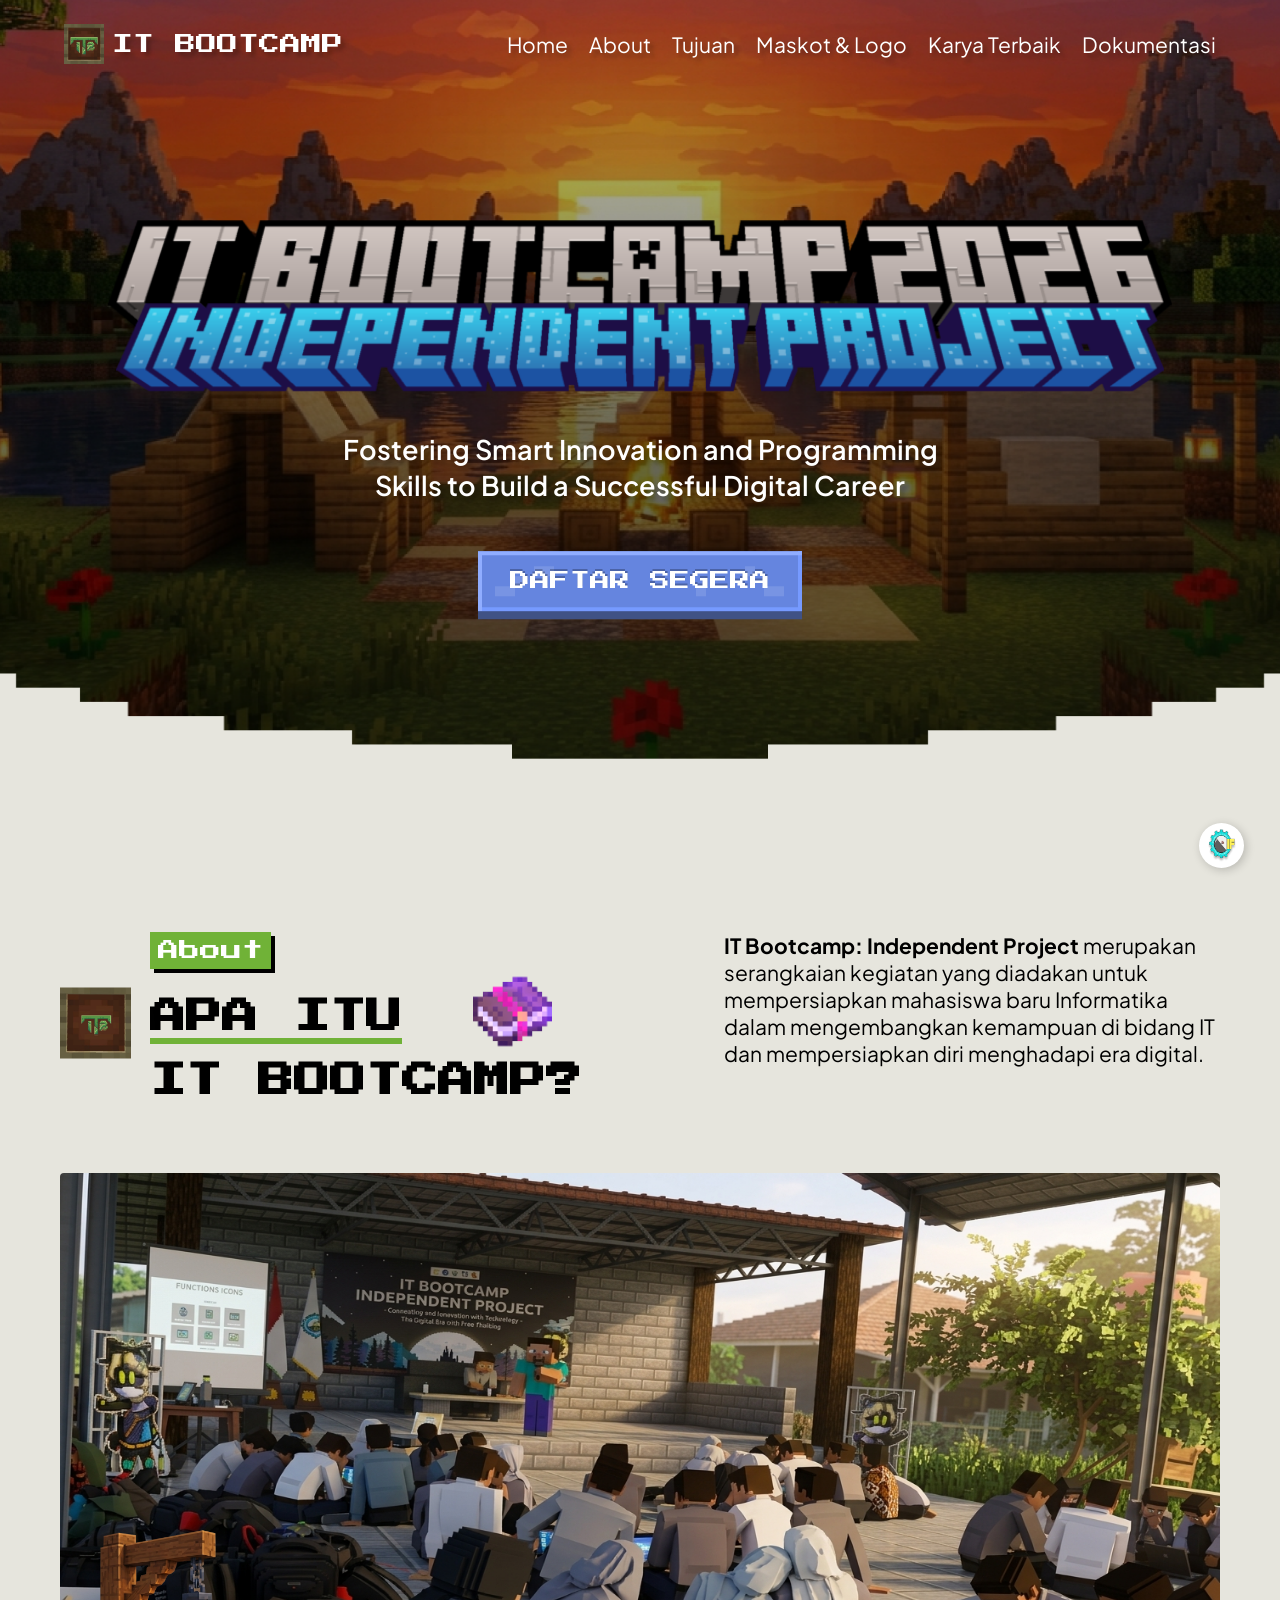
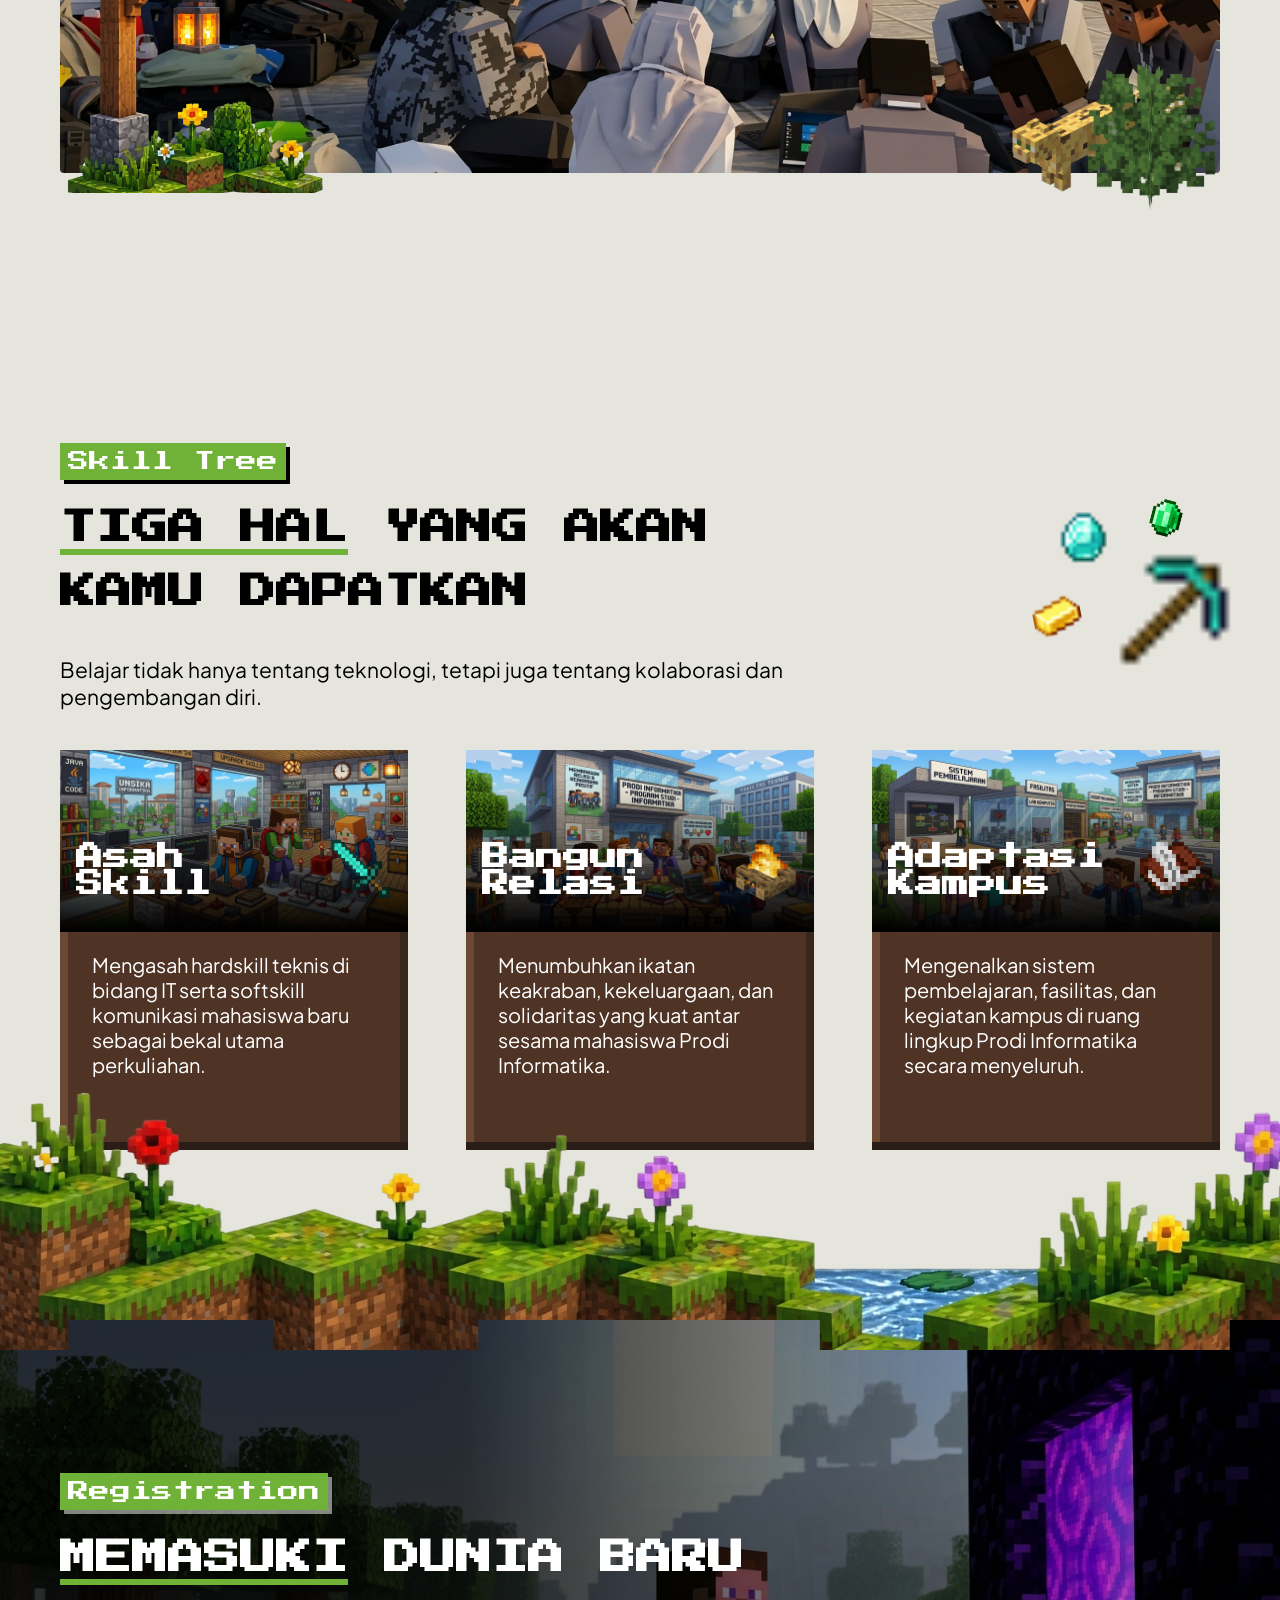
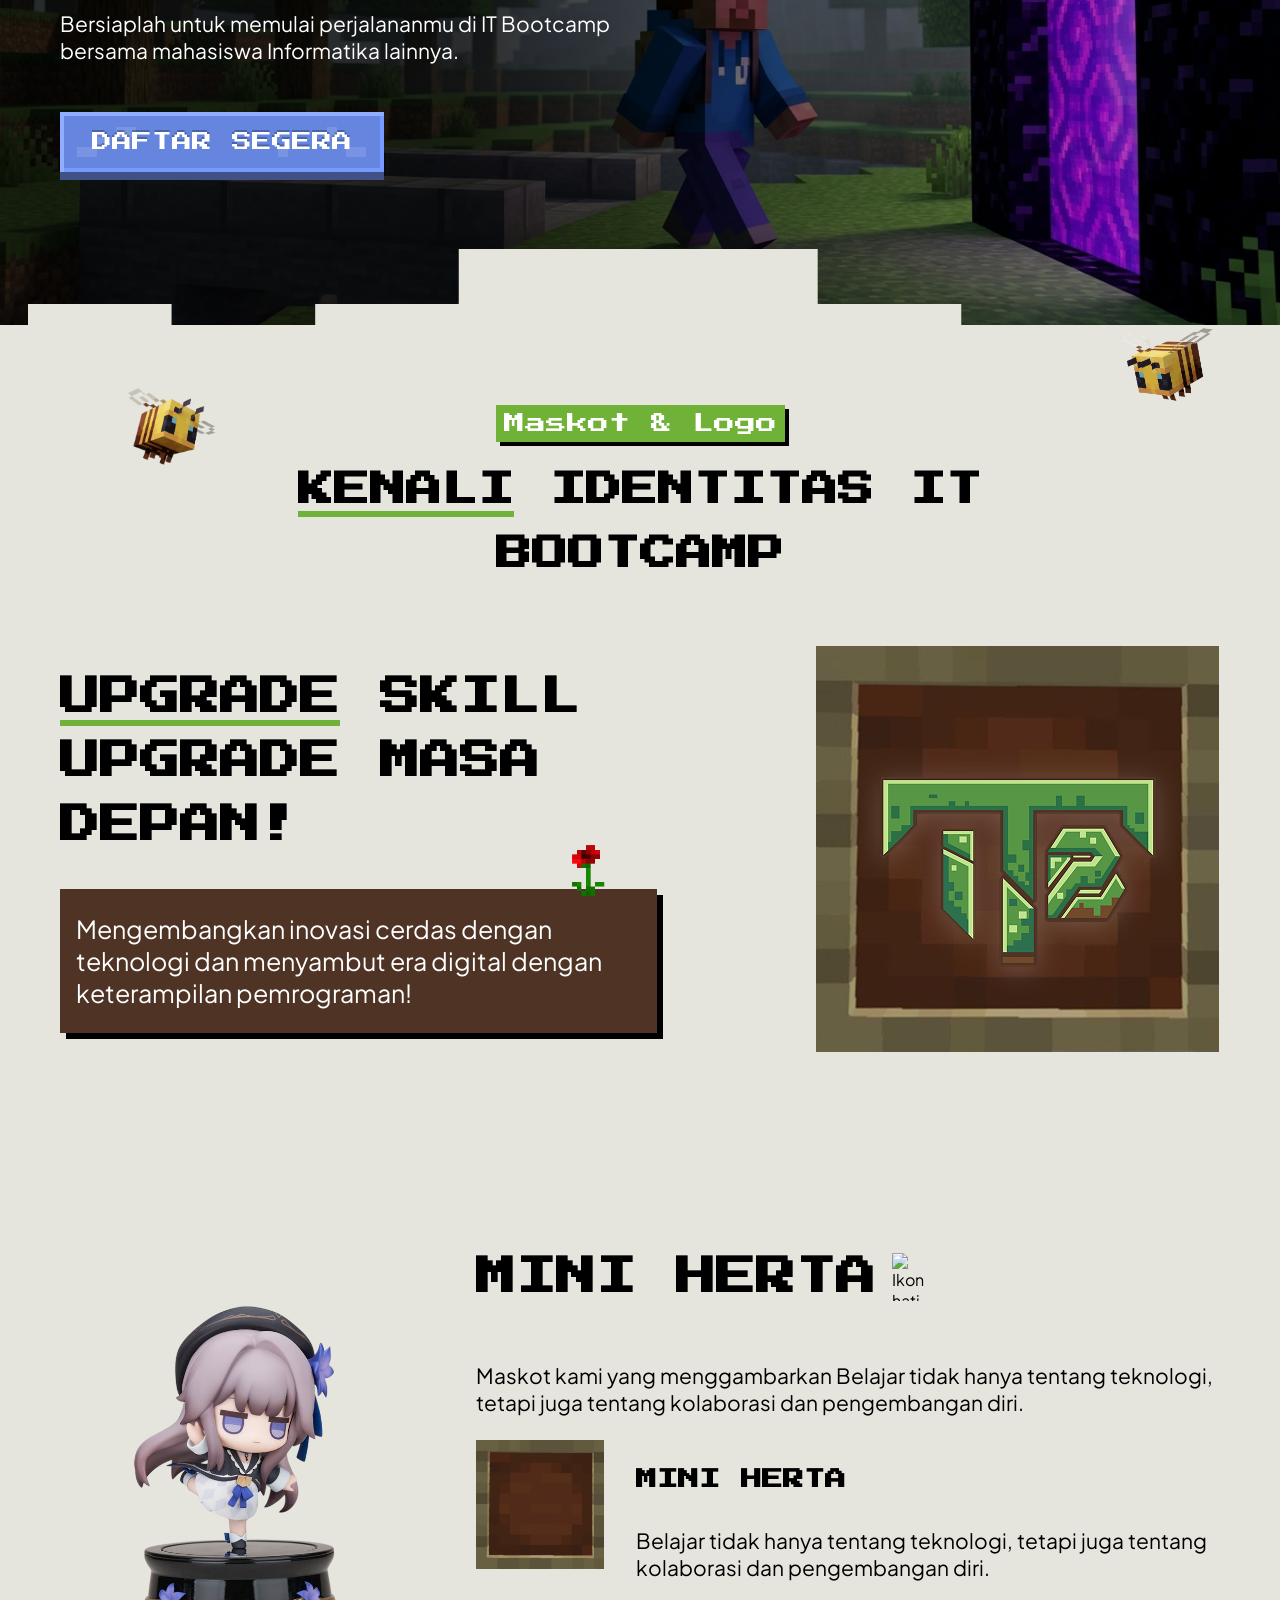
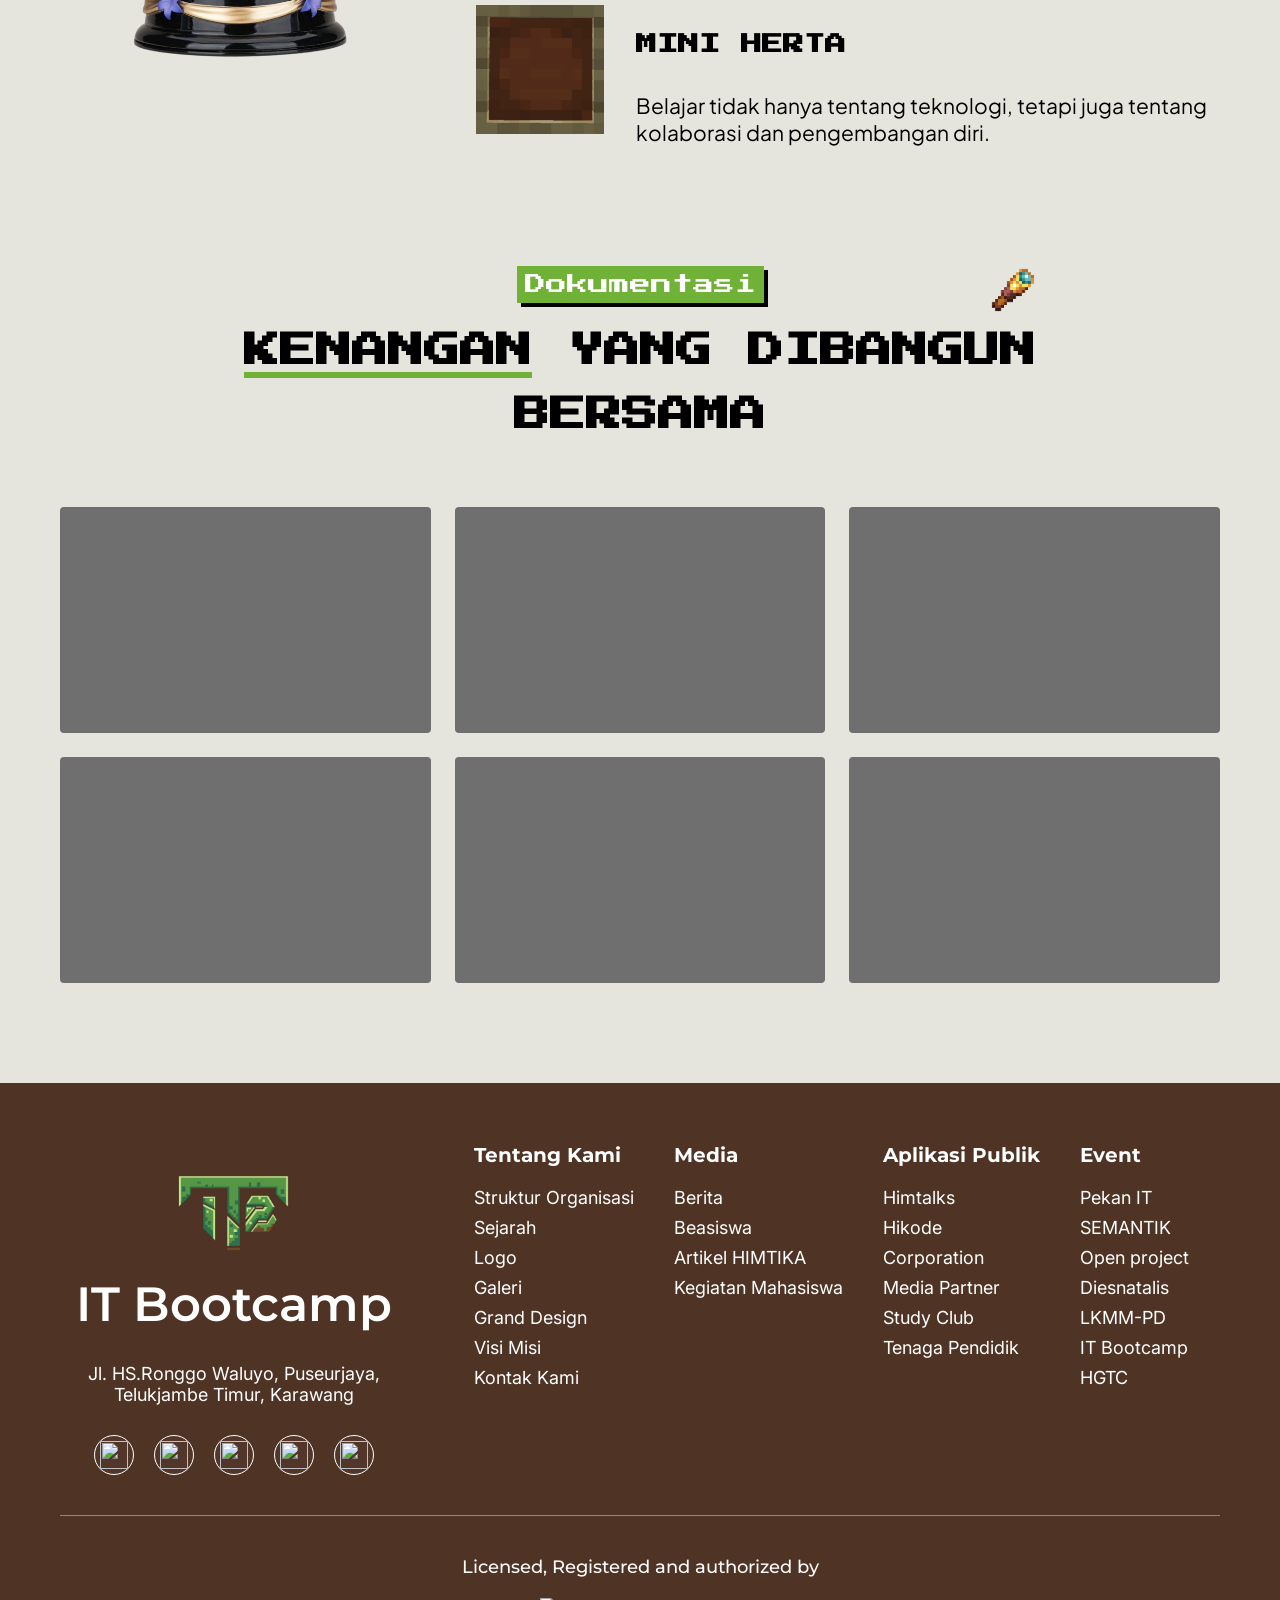
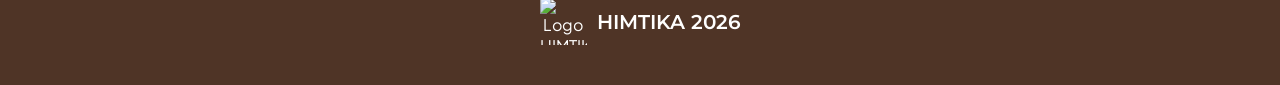
==== index.html @ 175ebd27 "pertama" ====
<!DOCTYPE html>
<html lang="id">
<head>
    <meta charset="UTF-8">
    <meta name="viewport" content="width=device-width, initial-scale=1.0">
    <title>IT Bootcamp 2026 - Independent Project</title>

    <!-- CSS -->
    <link href="assets/css/style.css" rel="stylesheet">
    <link href="assets/css/preloader.css" rel="stylesheet">

    <!-- font -->
    <link rel="preconnect" href="https://fonts.googleapis.com">
    <link rel="preconnect" href="https://fonts.gstatic.com" crossorigin>
    <link href="https://fonts.googleapis.com/css2?family=Press+Start+2P&family=Plus+Jakarta+Sans:ital,wght@0,400;0,500;0,600;0,700;0,800&family=Montserrat:wght@500;600;700&family=Inter:wght@400;500&display=swap" rel="stylesheet">

    <!-- icon -->
     <link rel="icon" href="assets/img/logo/itbootcamp.png"/>
</head>
<body>
    <!-- Preloader -->
    <div id="preloader" class="preloader-scene">
        <div class="scene">
          <div class="forest">
            <div class="tree tree1">
              <div class="branch branch-top"></div>
              <div class="branch branch-middle"></div>
            </div>
            <div class="tree tree2">
                <div class="branch branch-top"></div>
                <div class="branch branch-middle"></div>
                <div class="branch branch-bottom"></div>
            </div>
            <div class="tree tree3">
                <div class="branch branch-top"></div>
                <div class="branch branch-middle"></div>
                <div class="branch branch-bottom"></div>
            </div>
            <div class="tree tree4">
                <div class="branch branch-top"></div>
                <div class="branch branch-middle"></div>
                <div class="branch branch-bottom"></div>
            </div>
            <div class="tree tree5">
                <div class="branch branch-top"></div>
                <div class="branch branch-middle"></div>
                <div class="branch branch-bottom"></div>
            </div>
            <div class="tree tree6">
                <div class="branch branch-top"></div>
                <div class="branch branch-middle"></div>
                <div class="branch branch-bottom"></div>
            </div>
            <div class="tree tree7">
                <div class="branch branch-top"></div>
                <div class="branch branch-middle"></div>
                <div class="branch branch-bottom"></div>
            </div>
          </div>
          <div class="tent">
              <div class="roof"></div>
              <div class="roof-border-left">
                <div class="roof-border roof-border1"></div>
                <div class="roof-border roof-border2"></div>
                <div class="roof-border roof-border3"></div>
              </div>
              <div class="entrance">
                <div class="door left-door">
                  <div class="left-door-inner"></div>
                </div>
                <div class="door right-door">
                  <div class="right-door-inner"></div>
                </div>
              </div>
            </div>
          <div class="floor">
              <div class="ground ground1"></div>
              <div class="ground ground2"></div>
            </div>
          <div class="fireplace">
            <div class="support"></div>
            <div class="support"></div>
            <div class="bar"></div>
            <div class="hanger"></div>
            <div class="smoke"></div>
            <div class="pan"></div>
            <div class="fire">
              <div class="line line1">
                <div class="particle particle1"></div>
                <div class="particle particle2"></div>
                <div class="particle particle3"></div>
                <div class="particle particle4"></div>
              </div>
              <div class="line line2">
                <div class="particle particle1"></div>
                <div class="particle particle2"></div>
                <div class="particle particle3"></div>
                <div class="particle particle4"></div>
              </div>
              <div class="line line3">
                <div class="particle particle1"></div>
                <div class="particle particle2"></div>
                <div class="particle particle3"></div>
                <div class="particle particle4"></div>
              </div>
            </div>
          </div>
          <div class="time-wrapper">
            <div class="time">
              <div class="day"></div>
              <div class="night">
                <div class="moon"></div>
                <div class="star star1 star-big"></div>
                <div class="star star2 star-big"></div>
                <div class="star star3 star-big"></div>
                <div class="star star4"></div>
                <div class="star star5"></div>
                <div class="star star6"></div>
                <div class="star star7"></div>
              </div>
            </div>
          </div>
        </div>
    </div>
    <!-- Preloader End -->

<!-- ============ HEADER (over hero) ============ -->
<header class="site-header">
  <div class="brand">
    <div class="brand__frame">
      <img class="brand__frame-bg" src="assets/img/logo/frame_bg.jpg" alt="">
      <div class="brand__logo">
        <img src="assets/img/logo/logo_itb.png" alt="Logo IT Bootcamp">
      </div>
    </div>
    <span class="brand__name">IT BOOTCAMP</span>
  </div>

  <button class="hamburger" id="hamburgerBtn" aria-expanded="false" aria-controls="mainNav" aria-label="Buka menu navigasi">
    <span></span><span></span><span></span>
  </button>

  <nav class="nav" id="mainNav" aria-label="Navigasi utama">
    <a class="nav__link" href="#home">Home</a>
    <a class="nav__link" href="#about">About</a>
    <a class="nav__link" href="#tujuan">Tujuan</a>
    <a class="nav__link" href="#maskot-logo">Maskot &amp; Logo</a>
    <a class="nav__link" href="#dokumentasi">Karya Terbaik</a>
    <a class="nav__link" href="#dokumentasi2">Dokumentasi</a>
  </nav>
</header>

<!-- ============ HERO ============ -->
<section class="hero" id="home">
  <img class="hero__bg" src="assets/img/background/hero_bg.png" alt="Pemandangan Minecraft" width="1295" height="1138">
  <div class="hero__content">
    <div class="hero__title-group">
      <div class="hero__title-block">
        <img class="hero__title-badge" src="assets/img/icon/hero_title1.png" alt="IT Bootcamp 2026 - Independent Project">
        <img class="hero__title-main" src="assets/img/icon/hero_title2.png" alt="Minecraft Title">
      </div>
      <p class="hero__subtitle">Fostering Smart Innovation and Programming Skills to Build a Successful Digital Career</p>
    </div>
    <button class="btn-pixel" type="button">
      <span class="btn-pixel__label">DAFTAR SEGERA</span>
      <span class="btn-pixel__pixel" style="left:56px; top:15px; width:20px; height:10px;"></span>
      <span class="btn-pixel__pixel" style="left:37px; top:25px; width:10px; height:10px;"></span>
      <span class="btn-pixel__pixel" style="right:18px; top:35px; width:20px; height:10px;"></span>
      <span class="btn-pixel__pixel" style="right:47px; top:15px; width:10px; height:10px;"></span>
      <span class="btn-pixel__pixel" style="right:96px; top:35px; width:10px; height:10px;"></span>
      <span class="btn-pixel__pixel" style="left:17px; top:35px; width:20px; height:10px;"></span>
    </button>
  </div>
</section>

<section class="about" id="about">
  <div class="about__grid">
    <div class="about__heading-col">
      <!-- Frame & Logo dipindah ke dalam kolom judul -->
      <div class="about__frame">
        <img class="about__frame-bg" src="assets/img/logo/frame_bg.jpg" alt="">
        <div class="about__frame-logo">
          <img src="assets/img/logo/logo_itb.png" alt="Logo IT Bootcamp">
        </div>
      </div>

      <span class="section-badge">About</span>
      <h2 class="section-title about__title"><u>APA ITU</u><br>IT BOOTCAMP?</h2>

      <!-- Gambar Buku dipindah ke dalam kolom judul agar sejajar dengan kata BOOTCAMP -->
      <img class="about__book" src="assets/img/logo/buku.png" alt="Buku">
    </div>

    <p class="about__text"><b>IT Bootcamp: Independent Project</b> merupakan serangkaian kegiatan yang diadakan untuk mempersiapkan mahasiswa baru Informatika dalam mengembangkan kemampuan di bidang IT dan mempersiapkan diri menghadapi era digital.</p>
  </div>

  <div class="about__figure">
    <img class="about__figure_background" src="assets/img/background/about_bg.jpg" alt="Kegiatan IT Bootcamp">
    <img class="about__deco about__deco--left" src="assets/img/icon/dekor_lampu.png" alt="Dokumentasi kegiatan 1">
    <img class="about__deco about__deco--right" src="assets/img/icon/dekor_kucing.png" alt="Dokumentasi kegiatan 2">
  </div>
  <div class="about__spacer"></div>
</section>

<!-- ============ TUJUAN ============ -->
<section class="tujuan" id="tujuan">
  <div class="tujuan__head">
    <div class="tujuan__header-col">
      <span class="section-badge">Skill Tree</span>
      <h2 class="section-title"><u>TIGA HAL</u> YANG AKAN KAMU DAPATKAN</h2>
    </div>
    <div class="tujuan__deco" aria-hidden="true">
      <img class="pick-mineral" src="assets/img/icon/diamond.png" alt="">
      <img class="pick-flower1" src="assets/img/icon/gold.png" alt="">
      <img class="pick-flower2" src="assets/img/icon/emerald.png" alt="">
      <img class="pick-pickaxe" src="assets/img/icon/pick.png" alt="">
    </div>
  </div>

  <p class="tujuan__intro">Belajar tidak hanya tentang teknologi, tetapi juga tentang kolaborasi dan pengembangan diri.</p>

  <div class="tujuan__cards">
    <article class="skill-card">
      <div class="skill-card__img-wrap">
        <img class="skill-card__bg" src="assets/img/background/bg_card1.png" alt="">
        <div class="skill-card__gradient"></div>
        <div class="skill-card__row">
          <h3 class="skill-card__title">Asah Skill</h3>
          <img class="skill-card__icon" src="assets/img/icon/sword.png" alt="Ikon Asah Skill">
        </div>
      </div>
      <p class="skill-card__desc">Mengasah hardskill teknis di bidang IT serta softskill komunikasi mahasiswa baru sebagai bekal utama perkuliahan.</p>
    </article>

    <article class="skill-card">
      <div class="skill-card__img-wrap">
        <img class="skill-card__bg" src="assets/img/background/bg_card2.png" alt="">
        <div class="skill-card__gradient"></div>
        <div class="skill-card__row">
          <h3 class="skill-card__title">Bangun Relasi</h3>
          <img class="skill-card__icon" src="assets/img/icon/cp_fire.png" alt="Ikon Bangun Relasi">
        </div>
      </div>
      <p class="skill-card__desc">Menumbuhkan ikatan keakraban, kekeluargaan, dan solidaritas yang kuat antar sesama mahasiswa Prodi Informatika.</p>
    </article>

    <article class="skill-card">
      <div class="skill-card__img-wrap">
        <img class="skill-card__bg" src="assets/img/background/bg_card3.jpg" alt="">
        <div class="skill-card__gradient"></div>
        <div class="skill-card__row">
          <h3 class="skill-card__title">Adaptasi Kampus</h3>
          <img class="skill-card__icon" src="assets/img/icon/buku_tulis.png" alt="Ikon Adaptasi Kampus">
        </div>
      </div>
      <p class="skill-card__desc">Mengenalkan sistem pembelajaran, fasilitas, dan kegiatan kampus di ruang lingkup Prodi Informatika secara menyeluruh.</p>
    </article>
  </div>
</section>

<!-- ============ PENDAFTARAN ============ -->
<section class="pendaftaran" id="pendaftaran">
  <img class="pendaftaran__land" src="assets/img/background/bg_bunga.png" alt="">
  <div class="pendaftaran__card">
    <img class="pendaftaran__bg" src="assets/img/background/bg_daftar.png" alt="" width="1280" height="605">
    <div class="pendaftaran__content">
      <div class="pendaftaran__copy">
        <div class="pendaftaran__head">
          <span class="section-badge section-badge--onbrown">Registration</span>
          <h2 class="section-title section-title--white"><u>MEMASUKI</u> DUNIA BARU</h2>
        </div>
        <p class="pendaftaran__text">Bersiaplah untuk memulai perjalananmu di IT Bootcamp bersama mahasiswa Informatika lainnya.</p>
      </div>
      <button class="btn-pixel" type="button">
        <span class="btn-pixel__label">DAFTAR SEGERA</span>
        <span class="btn-pixel__pixel" style="left:56px; top:15px; width:20px; height:10px;"></span>
        <span class="btn-pixel__pixel" style="left:37px; top:25px; width:10px; height:10px;"></span>
        <span class="btn-pixel__pixel" style="right:18px; top:35px; width:20px; height:10px;"></span>
        <span class="btn-pixel__pixel" style="right:47px; top:15px; width:10px; height:10px;"></span>
        <span class="btn-pixel__pixel" style="right:96px; top:35px; width:10px; height:10px;"></span>
        <span class="btn-pixel__pixel" style="left:17px; top:35px; width:20px; height:10px;"></span>
      </button>
    </div>
  </div>
</section>

<!-- ============ IDENTITAS (Maskot & Logo intro) ============ -->
<section class="identitas" id="maskot-logo">
  <div class="identitas__header">
    <span class="section-badge">Maskot &amp; Logo</span>
    <h2 class="section-title"><u>KENALI</u> IDENTITAS IT BOOTCAMP</h2>
  </div>

  <img class="identitas__poppy" src="assets/img/icon/bunga.png" alt="">
  <div class="identitas__gemini-a"><img src="assets/img/icon/lebah1.png" style="height:226%; left:-24.9%; top:-43.27%; width:201.35%;" alt=""></div>
  <div class="identitas__gemini-b"><img src="assets/img/icon/lebah2.png" style="height:336.67%; left:-108.25%; top:-204.86%; width:277.73%;" alt=""></div>

  <div class="identitas__body">
    <div class="identitas__text-col">
      <h3 class="section-title identitas__title"><u>UPGRADE</u> SKILL UPGRADE MASA DEPAN!</h3>
      <p class="identitas__desc">Mengembangkan inovasi cerdas dengan teknologi dan menyambut era digital dengan keterampilan pemrograman!</p>
    </div>
    <div class="identitas__frame">
      <img class="identitas__frame-bg" src="assets/img/logo/logo_frame.png" alt="">
    </div>
  </div>
</section>

<!-- ============ MASKOT (Mini Herta) ============ -->
<section class="maskot" id="maskot">
  <div class="maskot__figure">
    <img src="assets/img/logo/herta.png" alt="Maskot Mini Herta">
  </div>
  <div class="maskot__content">
    <div class="maskot__heading">
      <h2 class="maskot__title">MINI HERTA</h2>
      <img class="maskot__heart" src="assets/img/icon/heart.png" alt="Ikon hati Minecraft">
    </div>
    <p class="maskot__intro">Maskot kami yang menggambarkan Belajar tidak hanya tentang teknologi, tetapi juga tentang kolaborasi dan pengembangan diri.</p>
    <div class="maskot__list">
      <div class="maskot__item">
        <div class="maskot__item-frame">
          <img src="assets/img/logo/frame_bg.jpg" alt="">
        </div>
        <div class="maskot__item-copy">
          <h3 class="maskot__item-title">MINI HERTA</h3>
          <p class="maskot__item-text">Belajar tidak hanya tentang teknologi, tetapi juga tentang kolaborasi dan pengembangan diri.</p>
        </div>
      </div>
      <div class="maskot__item">
        <div class="maskot__item-frame">
          <img src="assets/img/logo/frame_bg.jpg" alt="">
        </div>
        <div class="maskot__item-copy">
          <h3 class="maskot__item-title">MINI HERTA</h3>
          <p class="maskot__item-text">Belajar tidak hanya tentang teknologi, tetapi juga tentang kolaborasi dan pengembangan diri.</p>
        </div>
      </div>
    </div>
  </div>
</section>

<!-- ============ DOKUMENTASI ============ -->
<section class="dokumentasi" id="dokumentasi">
  <div class="dokumentasi__header">
    <span class="section-badge">Dokumentasi</span>
    <h2 class="section-title"><u>KENANGAN</u> YANG DIBANGUN BERSAMA</h2>
  </div>
  <img class="dokumentasi__icon" src="assets/img/icon/lensa.png" alt="">
  <div class="dokumentasi__grid" id="dokumentasi2">
    <div></div><div></div><div></div>
    <div></div><div></div><div></div>
  </div>
</section>

<!-- ============ FOOTER ============ -->
<footer class="site-footer">
  <div class="footer__inner">
    <div class="footer__top">
      <div class="footer__brand">
        <div class="footer__brand-logo">
          <div class="footer__brand-logo-img">
            <img src="assets/img/logo/logo_itb.png" alt="Logo IT Bootcamp">
          </div>
          <span class="footer__brand-name">IT Bootcamp</span>
        </div>
        <p class="footer__address">Jl. HS.Ronggo Waluyo, Puseurjaya, Telukjambe Timur, Karawang</p>
        <div class="footer__socials">
          <a class="footer__social" href="#" aria-label="Instagram"><img src="https://www.figma.com/api/mcp/asset/864e4f96-250d-4dd6-bd1b-31b3e596e7c2.svg" alt=""></a>
          <a class="footer__social" href="#" aria-label="TikTok"><img src="https://www.figma.com/api/mcp/asset/ca5d6cb9-e2ea-46cf-bcdc-f660277c2d7f.svg" alt=""></a>
          <a class="footer__social" href="#" aria-label="LinkedIn"><img src="https://www.figma.com/api/mcp/asset/af2780f7-592a-44e1-9943-0f598ffb4794.svg" alt=""></a>
          <a class="footer__social" href="#" aria-label="YouTube"><img src="https://www.figma.com/api/mcp/asset/09ad4ee9-8816-4297-9667-e1ff6724fab2.svg" alt=""></a>
          <a class="footer__social" href="#" aria-label="Email"><img src="https://www.figma.com/api/mcp/asset/8c8ecd58-3e86-4ab3-b74d-21e44f796cb1.svg" alt=""></a>
        </div>
      </div>

      <div class="footer__links">
        <div class="footer__col">
          <p class="footer__col-title">Tentang Kami</p>
          <div class="footer__col-list">
            <span>Struktur Organisasi</span>
            <span>Sejarah</span>
            <span>Logo</span>
            <span>Galeri</span>
            <span>Grand Design</span>
            <span>Visi Misi</span>
            <span>Kontak Kami</span>
          </div>
        </div>
        <div class="footer__col">
          <p class="footer__col-title">Media</p>
          <div class="footer__col-list">
            <span>Berita</span>
            <span>Beasiswa</span>
            <span>Artikel HIMTIKA</span>
            <span>Kegiatan Mahasiswa</span>
          </div>
        </div>
        <div class="footer__col">
          <p class="footer__col-title">Aplikasi Publik</p>
          <div class="footer__col-list">
            <span>Himtalks</span>
            <span>Hikode</span>
            <span>Corporation</span>
            <span>Media Partner</span>
            <span>Study Club</span>
            <span>Tenaga Pendidik</span>
          </div>
        </div>
        <div class="footer__col">
          <p class="footer__col-title">Event</p>
          <div class="footer__col-list">
            <span>Pekan IT</span>
            <span>SEMANTIK</span>
            <span>Open project</span>
            <span>Diesnatalis</span>
            <span>LKMM-PD</span>
            <span>IT Bootcamp</span>
            <span>HGTC</span>
          </div>
        </div>
      </div>
    </div>

    <div class="footer__divider"></div>

    <div class="footer__license">
      <p class="footer__license-text">Licensed, Registered and authorized by</p>
      <div class="footer__license-brand">
        <img src="https://www.figma.com/api/mcp/asset/f7aff941-ff33-46f1-ad49-f6f73d8f6bdf.png" alt="Logo HIMTIKA">
        <span>HIMTIKA 2026</span>
      </div>
    </div>
  </div>
</footer>

    <!-- Back To HIMTIKA Button -->
    <div class="Btn-parent">
      <a href="https://himtika.cs.unsika.ac.id/">
          <button class="Btn">
              <div class="sign">
                  <img
                      src="assets/img/logo/himtika.png"
                      width="40"
                      height="40"
                      alt="HIMTIKA"
                  />  
              </div>            
              <div class="text-button">
                  <h1>Back To <span>HIMTIKA</span></h1>
              </div>
          </button>
      </a>
    </div>
    <!-- Back To HIMTIKA Button -->

    <!-- JS -->
    <script src="assets/js/googlesheet.js"></script>
    <script src="assets/js/script.js"></script>
</body>
</html>
---- assets/css/style.css ----
/* default */
body {
	margin:0px;
	padding:0px;
	box-sizing: border-box;
	background-color: #fff;
	font-family: "plus-jakarta-sans", sans-serif;
  overflow-x: hidden;
  width: 100%;
}
a {
	text-decoration:none;
	color:#EEEEEE;
}
a:hover {
	color:#000000;
}
::-webkit-scrollbar {
	display: none; /* Hide scrollbar for Chrome, Safari and Opera */
}


ul,li{
	list-style:none;
	padding:0px;
	margin:0px;	
}

/* Posisi navbar kanan dan kiri */

.pull-right{
	float: right;
}

.pull-left{
	float: left;
}

/*==================== NAVBAR ====================*/
nav {
  display: flex;
  background: linear-gradient(90deg, rgba(255, 248, 244, 1) 70%, rgba(141, 208, 249, 1) 100%);
  justify-content: space-between; 
  align-items: center;
  padding: 1rem 2rem; /* Ubah dari 1rem 2rem jadi 1rem 1rem */
  position: sticky; 
  top: 0;
  left: 0;
  width: 100%;
  height: 96px;
  z-index: 1100;
  box-shadow: 0 4px 10px rgba(0, 0, 0, 0.1);
  box-sizing: border-box; /* Pastikan padding tidak melebihi lebar */
}

nav .logo {
    display: flex;
    align-items: center;
}

nav .logo img {
    /* PERBAIKAN: Gunakan height untuk ukuran logo yang lebih konsisten */
    height: 60px; 
    width: auto;
    margin-right: 20px;
}

.gradient-text {
  background: linear-gradient(180deg, rgba(74, 50, 14, 1) 0%, rgba(226, 151, 56, 1) 100%);
  -webkit-background-clip: text;
  -webkit-text-fill-color: transparent; /* khusus Chrome/Safari */
  background-clip: text; /* untuk browser yang support */
  color: transparent; /* fallback */
}

nav .logo span {
    color: #7B0211;
    font-size: 32px;
    font-weight: 700;
    word-wrap: break-word;
}

nav ul {
    display: flex;
    align-items: center;
    gap: 40px;
    list-style: none;
    margin: 0; /* Reset margin default dari ul */
    padding: 0; /* Reset padding default dari ul */
    transition: transform 0.3s ease-in-out, opacity 0.3s ease-in-out;
}

nav ul li a {
    text-decoration: none;
    font-size: 1.25rem;
    font-weight: 500;
    background: linear-gradient(180deg, #58090F, #7C0211);
    background-clip: text;
    color: transparent;
    -webkit-background-clip: text;
    -webkit-text-fill-color: transparent;
    padding: 8px 0;
    transition: background 300ms, border-bottom 300ms;
    border-bottom: 1px solid rgba(221, 37, 37, 0);
  }
  
  nav ul li a:hover {
    background: linear-gradient(180deg, #000000b0, #ff0000);
    background-clip: text;
    color: transparent;
    -webkit-background-clip: text;
    -webkit-text-fill-color: transparent;
    border-bottom: 1px solid #ff0000b0;
}

.menu-icon {
  font-size: 2.5rem;
  display: none; /* Sembunyi di desktop */
  cursor: pointer; /* Tambahkan cursor pointer */
  background: linear-gradient(180deg, #58090F, #7C0211);
  background-clip: text;
  color: transparent;
  -webkit-background-clip: text;
  -webkit-text-fill-color: transparent;
}

/* Tombol daftar  */
.register-btn {
  display: flex;
  align-items: center;
  gap: 8px; 
  background: #6E5B3E;
  color: #fff !important;
  -webkit-text-fill-color: #fff !important;
  border: none;
  padding: 8px 16px;
  border-radius: 8px;
  transition: all 0.2s ease-in-out;
}

.register-btn img.icon-daftar {
  width: 20px;
  height: 20px;
}

nav ul li a.register-btn:hover {
  background: #E39738;
  background-color: #4b2e0e;
  transform: scale(1.05);
  border-bottom: none; /* Hapus border hover pada tombol */
}

/* hero section */
.bootcamp-container {
  position: relative;
  height: 100vh;
  overflow: hidden;
  background: 
  url("../img/hero-section/bg.svg"),
  linear-gradient(180deg, rgba(135, 206, 250, 1) 0%, rgba(217, 228, 235, 1) 100%);
  background-repeat: no-repeat;
  background-size: cover;
  background-position: center 0.1px;
  display: flex;
  flex-direction: column;
  justify-content: center;
  align-items: center;
  text-align: center;
}

.overlay h1 {
  font-family: 'Namecat', sans-serif;
  font-size: 7rem;
  color: #4A320E;
  text-shadow: 2px 2px 5px rgba(0,0,0,0.3);
  margin: 0;
  filter: drop-shadow(15px 15px 1px rgba(44, 44, 44, 0.3));
}

.overlay h2 {
  font-family: 'Namecat', sans-serif;
  font-size: 6rem;
  color: #807056;
  text-shadow: 1px 1px 4px rgba(0,0,0,0.3);
  margin: 10px 0 20px 0;
  filter: drop-shadow(15px 15px 1px rgba(44, 44, 44, 0.3));
}

.btn-daftar {
    display: inline-flex;
    align-items: center;
    gap: 8px;
    padding: 12px 25px;
    background-color: #6b4b2e; /* coklat */
    color: #fff;
    font-weight: bold;
    font-size: 1rem;
    text-decoration: none;
    border-radius: 30px;
    box-shadow: 2px 2px 6px rgba(0,0,0,0.3);
    transition: all 0.3s ease;
    font-family: 'Namecat', sans-serif;
  }
  
  .btn-daftar span {
    font-size: 1.2rem;
  }
  
  .btn-daftar:hover {
    color: #E39738;
    background-color: #4b2e0e;
    transform: scale(1.05);
  }
  
  
  
  /* end hero */
  
  /* start sinergis */
  .sinergis-strip .live-hero {
    display: flex;
    justify-content: space-evenly;
    align-items: center;
    background-color: #141b2d;
    height: 40px;
    gap: 5px;
    color: white;
    font-style: italic;
    font-size: 14px;
    overflow: hidden;
  }
  
  @keyframes tickerMove {
  from {
      transform: translateX(0);
  }
  to {
      transform: translateX(-100%);
    }
  }
    
  .live-hero .live {
    display: flex;
    align-items: center;
    padding: 0 70px;
    flex-shrink: 0;
    animation: tickerMove 3s linear infinite;
  }
  .live-hero img {
    width: 40%;
    max-width: 150px; 
  }
  .live-hero span {
    color: white;
    font-weight: 600;
    font-style: italic;
    font-size: 1rem;
  }
  /* end sinergis */
  
  /* start about */
  .about-section {
    background: linear-gradient(1deg,rgba(226, 151, 56, 1) 50%, rgba(124, 83, 31, 1) 100%);
    justify-content: center;
    align-items: center;
    text-align: center;
    overflow: hidden;
  }
  .about-section .kington {
      position: absolute;
      width: 400px;
      bottom: -80%;
      left: -12%;
      z-index: 10;
    }
   .about-section .kington2 {
      position: absolute;
      width: 400px;
      bottom: -150%;
      right: -12%;
      z-index: 10;
  }
  .about-section .segienam {
      position: absolute;
      width: 400px;
      bottom: -79%;
      right: -5%;
      z-index: 0;
  }
  .about-section h1 {
    padding-top: 100px;
    font-family: 'Namecat', sans-serif;
    font-size: 3.5rem;
    color: #E39738;
    margin-bottom: 20px;
    filter: drop-shadow(0 0 5px rgba(255, 255, 255, 0.6))
            drop-shadow(0 0 10px rgba(255, 255, 255, 0.4))
            drop-shadow(0 0 15px rgba(255, 255, 255, 0.2));
  }
  .about-section h2 {
    font-family: 'Namecat', sans-serif;
    font-size: 3.5rem;
    color: #DBD6CF;
    margin: 10px 0 40px 0;
    filter: drop-shadow(0 0 3px rgba(255, 255, 255, 0.3))
              drop-shadow(0 0 6px rgba(255, 255, 255, 0.2))
              drop-shadow(0 0 10px rgba(255, 255, 255, 0.1));
  }

.about-section p {
  font-family: "Belanosima", sans-serif;
  font-size: 1.2rem;
  color: #333;
  max-width: 800px;
  margin: 0 auto 30px auto;
  line-height: 1.6;
  padding-bottom: 80px;
}
/* end about */

/* start develop */
.develop-container .putih {
      position: absolute;
      width: 200px;
      bottom: 50%;
      left: 20%;
      z-index: 1;
  }
.develop-section {
  border-bottom-left-radius: 100px;
  border-bottom-right-radius: 100px;
  background: #E39738;
}

.develop-pembungkus {
      margin: auto;
      font-family: 'Montsebrrat', sans-serif;
      background: #E39738;
      color: #fff;
      padding: 40px;
      display: flex;
      align-items: center;
      justify-content: space-between;
      max-width: 800px;

}
.develop-container {
      margin: auto;
      font-family: 'Montserrat', sans-serif;
      background: #E39738;
      color: #fff;
      padding: 40px;
      align-items: center;
      justify-content: space-between;
      max-width: 800px;
}
.highlight {
      color: #251907 ;
      font-weight: bold;
      
}

.highlight span{
    font-family: "Belanosima", sans-serif;
    color: #FFF;
    font-weight: lighter;
    font-size: 4.5rem;
}
.develop-section h3 {
      font-size: 3.7rem;
      margin: 0;
      text-align: left;
}

.develop-section p {
  font-family: 'plus-jakarta-sans', sans-serif;
  font-size: 1.2rem;
  margin: 10px 0 0 0;
  text-align: justify;
  line-height: 1.5;
  max-width: 500px;
  color: #FFF;
}
.kotak {
      background: linear-gradient(160deg, rgba(58, 53, 36, 1) 1%, rgba(105, 101, 72, 1) 100%);
      padding: 15px;
      border-radius: 30px;
      box-shadow: 0 4px 6px rgba(0, 0, 0, 0.1);
      max-width: 500px;
      max-height: 100px;
      margin: 20px auto;
}

.wrapper-develop {
    position: relative;
    background-color: #87CEFA;
    background-image: url(/IT-BOOTCAMP/assets/img/daftar/pattern.svg);
}

/* daftar section */
.wrapper {
    padding: 5rem;
    position: relative;
    background-color: #87CEFA;
    background-image: url(/IT-BOOTCAMP/assets/img/daftar/pattern.svg);
}
.daftar-section {
    display: flex;
    flex-direction: column;
    align-items: center;
    justify-content: center;
    margin: 60px auto;
    padding: 24px 20px;
    font-family: 'Montsebrrat', sans-serif;
    background: linear-gradient(180deg, rgba(226, 151, 56, 1) 0%, rgba(124, 83, 31, 1) 100%);
    color: #fff;
    border-radius: 50px;
    text-align: center;
    align-items: center;
    justify-content: space-between;
    max-width: 800px;

}

.daftar-section > div:first-child {
    margin-bottom: 0; /* hilangkan jarak bawah logo */
}

.daftar-container h2 {
  margin-top: -40px;
    margin-bottom: 4px; /* rapatkan h2 dan h3 */
    color: black;
    font-family: "Belanosima", sans-serif;
    font-weight: lighter;
    font-size: 3.5rem;
}

.daftar-section h3 {
  font-family: 'Namecat', sans-serif;
  font-size: 3.5rem;
  color: #4A320E;
  margin-bottom: 10px; /* rapatkan h3 dan tombol */
  margin-top: 0;
  filter: drop-shadow(0 0 5px rgba(255, 255, 255, 0.6))
          drop-shadow(0 0 10px rgba(255, 255, 255, 0.4))
          drop-shadow(0 0 15px rgba(255, 255, 255, 0.2));

}

.daftar-container span {
  font-weight: 700;
  color: #FFF;
  font-family: "Belanosima", sans-serif;
}

.btn {
    font-family: 'plus-jakarta-sans', sans-serif;
      display: inline-block;
      background: #fff;
      color: #000;
      font-weight: 600;
      padding: 20px 300px;
      border-radius: 8px;
      text-decoration: none;
      font-size: 20px;
      transition: all 0.2s ease-in-out;
    }
.btn:hover {
    color: #E39738;
    background-color: #4b2e0e;
    transform: scale(1.05);
}

/*==================== DOKUMENTASI SECTION ====================*/
.kington3 {
    position: absolute;
    width: 500px;
    bottom: 63%;
    left: -20%;
    z-index: 10;
}

.segienam2 {
    position: absolute;
    width: 530px;
    bottom: 66%;
    right: -1%;
    z-index: 10;
}
.wrapper-dokumentasi {
    position: relative;
    background-color: #87CEFA;
    background-image: url(/IT-BOOTCAMP/assets/img/daftar/pattern.svg);
}
.dokumentasi-section {
    border-top-left-radius: 100px;
    border-top-right-radius: 100px;
    display: flex;
    flex-direction: column;
    justify-content: center;
    align-items: center;
    background: #E29738;
    background: linear-gradient(1deg, rgba(226, 151, 56, 1) 0%, rgba(74, 50, 14, 1) 100%);
    color: #ffffff;
    padding: 20px;
    position: relative;
    height: 900px;
    overflow: hidden;
}

.dokumentasi-section h2 {
  color: #E39738;
    padding-top: 100px;
    font-size: clamp(4.5rem, 8.64086vw, 5rem);
    font-weight: bold;
}

.dokumentasi-section p {
    color: #ffffff;
    max-width: 700px;
    font-size: clamp(1rem, 2vw, 1.25rem);
    margin: 16px auto;
    line-height: 30px;
    text-align: center;
}
.dokumentasi-section .star {
    position: absolute;
    width: 150px;
    top: 8%;
    left: 10%;
}
.dokumentasi-section .awan {
    position: absolute;
    width: 200px;
    top: 10%;
    right: 8%;
}
.slider {
  width: 85%;
  overflow: hidden;
  padding: 20px;
  position: relative;
  box-sizing: border-box;
}

.slider-track {
    display: flex;
    gap: 20px;
    width: max-content;
    animation: scroll-right 40s linear infinite;
    will-change: transform;
}

.slider-left .slider-track {
    animation: scroll-left 40s linear infinite;
}

.card-dokumentasi {
    width: 300px;
    height: 200px;
    background-color: white;
    border-radius: 15px;
    flex-shrink: 0;
    cursor: pointer;
    transition: transform 0.3s ease;
    position: relative;
    z-index: 1;
}
.card-dokumentasi img {
  width: 100%;
  height: 100%;
  object-fit: cover;
  border-radius: 15px;
}

.card-dokumentasi:hover {
    transform: scale(1.05);
    z-index: 10;
}

/* Animasi scroll */
@keyframes scroll-right {
  0%   { transform: translateX(0); }
  100% { transform: translateX(-50%); }
}

@keyframes scroll-left {
  0%   { transform: translateX(-50%); }
  100% { transform: translateX(0); }
}


/* Popup */
.popup {
    display: none;
    position: fixed;
    inset: 0;
    background-color: rgba(0, 0, 0, 0.8);
    justify-content: center;
    align-items: center;
    z-index: 9000;
    flex-direction: column;
}

.popup img {
    max-width: 80%;
    max-height: 80%;
    border-radius: 10px;
}

.popup .close-btn {
    position: absolute;
    top: 30px;
    right: 40px;
    font-size: 40px;
    color: white;
    cursor: pointer;
}


/* =============== section Footer ================ */
footer {
    background: linear-gradient(180deg, #4A320E, #E29738);
    color: white;
    padding: 20px 0; /* Tambah padding atas bawah */
}

.footer-container {
    display: flex;
    position: relative;
    justify-content: space-around;
    flex-wrap: wrap;
    flex-direction: row;
    max-width: 1200px;
    margin: 0 auto;
    padding: 0 20px; /* Tambah padding horizontal */
}

.footer-text{
    display: flex;
    position: relative;
    flex-wrap: wrap;
    gap: 140px;
    padding: 30px 20px 0 250px;
}

.footer-section h4 {
    font-size: 1.3em;
    margin-bottom: 10px;
    font-family: "Figtree";
}

.footer-section ul {
    padding: 0; /* Hapus default padding UL */
}

.footer-section ul li {
    list-style: none;
    margin: 15px 0;
}

.footer-section ul li a {
    color: white;
    font-family: "Figtree";
    text-decoration: none;
    transition: color 0.3s ease;
    font-size: 1.0em;
}

.footer-section ul li a:hover {
    color: #b3b3b3;
}

.logo-section {
    text-align: center;
    max-width: 170px;
    margin: 20px 0 0 40px;
}

.logo-footer {
    width: 170px;
    height: 170px;
    justify-content: center;
}

.logo-section h3 {
  margin: 0;
  font-size: 1.8em;
  letter-spacing: 1px;
  font-family: "Figtree";
}

.footer-bottom {
    display: flex;
    flex-direction: column;
    align-items: center;
    padding: 10px 20px;
}

.footer-line {
    width: 100%;
    height: 5px;
    background-color: rgb(255, 255, 255);
    margin-bottom: 10px;
}

.footer-bottom p {
    margin: 5px 0;
    color: white;
    font-size: 18px;
    text-align: center;
    font-family: "Figtree";
}

.footer-logo-container {
    display: flex;
    align-items: center;
}

.footer-logo {
    max-width: 50px;
    margin: 10px 10px 10px 0;
}

.footer-logo-container p {
    margin: 0;
    color: white;
    font-size: 18px;
    font-family: "Figtree";
}

.social-icons {
    display: flex;
    justify-content: center;
    margin-top: 5px;
}

.social-icons a {
    text-decoration: none;
    color: white;
    margin: 0 5px;
    font-size: 20px;
    transition: color 0.3s ease;
    background-color: #ffffff0c;
    border-radius: 50%;
    line-height: 2px;
    padding: 5px;
    display: flex;
    align-items: center;
    font-family: "Figtree";
}

.social-icons a i {
    justify-content: center;
}

.social-icons a:hover {
    color: #ffffffc2;
    background-color: #000000b0;
}

/* Button BackToHIMTIKA */
    .Btn-parent {
        position: fixed;
        bottom: 32px;
        right: 36px;
        z-index: 10;
    }

    .Btn-parent a {
        text-decoration: none !important;
    }

    .Btn {
        display: flex;
        align-items: center;
        justify-content: flex-start;
        width: 45px;
        height: 45px;
        border: none;
        border-radius: 50%;
        cursor: pointer;
        position: relative;
        overflow: hidden;
        transition-duration: .3s;
        box-shadow: 2px 2px 10px rgba(0, 0, 0, 0.199);
        background-color: rgb(255, 255, 255);
    }

    /* plus sign */
    .sign {
        width: 100%;
        transition-duration: .3s;
        display: flex;
        align-items: center;
        justify-content: center;
    }
    /* text */
    .Btn .text-button {
        width: 0%;
        opacity: 0;
        color: rgba(255, 255, 255);
        background-color: rgba(10, 198, 194);
        transition-duration: .3s;
        display: flex;
        justify-content: center;
        align-items: center;
        height: 100%;
    }
    .Btn .text-button h1 {
        font-family: 'Plus Jakarta Sans';
        font-size: 16px;
        font-weight: 400;
        line-height: 0.75rem;
    }
    .Btn .text-button h1 span {
        font-size: 18px;
        font-weight: 600;
        font-style: italic;
        text-shadow: 0px -2px 0px rgba(11, 223, 219);
    }
    /* hover effect on button width */
    .Btn:hover {
        width: 160px;
        border-radius: 40px;
        transition-duration: .3s;
        box-shadow: 0px 0px 15px 1px rgba(11, 223, 219);
    }

    .Btn:hover .sign {
        width: 35%;
        transition-duration: .3s;
        padding-left: 5px;
    }
    /* hover effect button's text */
    .Btn:hover .text-button {
        opacity: 1;
        width: 65%;
        transition-duration: .3s;
        /* padding-right: 5px; */
    }
    /* button click effect*/
    .Btn:active {
        transform: translate(2px ,2px);
    }
/* Button BackToHIMTIKA */

/* =============== Responsive Media Queries ================ */

/* Untuk Tablet (Landscape) & Desktop Kecil */
@media (max-width: 1024px) {
   .menu-icon {
      display: block; /* tampilkan hamburger */
    }

    nav ul {
      position: absolute;
      top: 96px; /* tepat di bawah navbar */
      left: 0;
      width: 100%;
      flex-direction: column;
      align-items: center;
      background: rgba(255, 248, 244, 0.95);
      backdrop-filter: blur(5px);
      padding: 2rem 0;
      box-shadow: 0 4px 10px rgba(0, 0, 0, 0.1);

      /* sembunyikan default */
      transform: translateY(-120%);
      opacity: 0;
      pointer-events: none;
      transition: all 0.3s ease;
    }

    nav ul.active {
      transform: translateY(0);
      opacity: 1;
      pointer-events: auto;
    }
    .hero-title h1 {
        font-size: 7em; /* 112px */
    }
    .hero-title p {
        font-size: 2.5em; /* 40px */
    }

    .section-ke2 h1, .section-ke3 h1, .section-ke4 h1 {
        font-size: 3.5rem; /* 56px */
    }

     /* =============== section Footer ================ */
    .logo-section {
        margin: 20px 0;
    }
    .footer-text{
        display: flex;
        position: relative;
        gap: 70px;
        padding: 20px 0 0 20px;
    }
    .section-3{
        margin-top: -40px; 
    }
    .footer-bottom p{
        font-size: 1rem;
    }
      .logo-section {
    margin: 20px 0 0 0;
    max-width: 100%;
  }
  .develop-pembungkus,
  .develop-container,
  .daftar-section {
    max-width: 95vw;
    padding: 20px 10px;
  }
  .bootcamp-container .overlay h1,
  .bootcamp-container .overlay h2 {
    font-size: 3rem;
  }
  .about-section h1,
  .about-section h2 {
    font-size: 2.2rem;
  }
}


/* Untuk Tablet (Portrait) */
@media (max-width: 768px) {
    .hero-title h1 {
        font-size: 5em; /* 80px */
        filter: drop-shadow(8px 8px 1px rgba(44, 44, 44, 0.3));
    }
    .hero-title p {
        font-size: 2em; /* 32px */
        filter: drop-shadow(8px 6px 1px rgba(44, 44, 44, 0.3));
    }

    /* Ubah tinggi section menjadi auto agar konten tidak terpotong */
    .section-ke2, .section-ke3, .section-ke4 {
        height: auto;
        min-height: 100vh; /* Gunakan min-height sebagai pengganti */
        padding: 80px 20px;
    }
    .about-section .kington2, .segienam{
      display: none;
    }
    .section-ke2 h1, .section-ke3 h1, .section-ke4 h1 {
        font-size: 3rem; /* 48px */
    }
    .section-ke3 .payment-info .p-1 {
      font-size: 1.2rem;
    }
    .section-ke3 h1 {
        max-width: 100%;
    }

    .section-ke3 .radio-buttons {
        gap: 20px;
    }

    .radio-card {
        width: 100%; /* Lebar penuh agar tumpuk rapi */
    }

    .custom-file-upload {
        font-size: 1.5rem;
    }

    .custom-file-upload i {
        font-size: 2rem;
    }

    .button-group .submit, .button-group .btn-kembali {
        padding: 1rem 2.5rem; /* Kurangi padding tombol */
        width: 100%;
    }
    
    .button-group {
        flex-direction: column; /* Tombol jadi vertikal */
    }

     /* =============== section Footer ================ */
    .footer-text{
      display: flex;
      position: relative;
      gap: 70px;
      padding: 20px 0 0 20px;
    }

    .logo-section{
      margin: 0;
    }
    .section-3{
      margin-top: 0px; 
    }
    .footer-bottom p{
      font-size: 1rem;
    }
     /* Button BackToHIMTIKA */
    .Btn-parent {
        bottom: 20px;
        right: 20px;
    }
    /* Button BackToHIMTIKA */
}


/* Untuk Mobile */
@media (max-width: 480px) {
  .sinergis-strip .live-hero {
    height: 80px;
  }
  .live-hero .live {
        padding: 0 20px;
    }
  .slider {
    width: 99vw;
    padding: 5px;
  }
  .about-section .kington 
  {
    width: 200px;
    bottom: -10%;
    left: -25%;
  }
  .about-section .segienam {
    width: 200px;
    bottom: -10%;
    right: -25%;
  }
.about-section p {
    font-size: 0.9rem
  }
    .about-section .kington2
  {
    width: 200px;
    bottom: -45%;
    right: -25%;
  }
.develop-container .putih {
    width: 150px;
    left: -10%;
    bottom: 70%;
}
.develop-container .highlight {
  font-size: 1.1rem;
}
.develop-container .highlight span {
    font-size: 1.5rem;
}
.develop-container .kotak p {
    font-size: 0.9rem;
    text-align: left;
}
.develop-section .kotak {
    max-width: 300px;
    max-height: 180px;
    padding: 10px;
}



    .card-dokumentasi {
    width: 180px;
    height: 110px;
  }
  .bootcamp-container {
    height: 70vh;
    padding: 0 5px;
  }
  .bootcamp-container .overlay h1,
  .bootcamp-container .overlay h2 {
    font-size: 2rem;
  }
    .btn-daftar {
    padding: 10px 18px;
    font-size: 0.9rem;
  }
  .daftar-container h2,
  .daftar-section h3 {
    font-size: 1.3rem;
    margin-top: 0;
    margin-bottom: 4px;
  }
  .btn {
    padding: 12px 30px;
    font-size: 1rem;
  }
  .dokumentasi-section {
    height: auto;
    padding: 40px 10px 80px 10px;
  }
  .dokumentasi-section h2 {
    font-size: 3rem;
  }
  .kington3 {
    width: 300px;
    bottom: 69%;
    left: -50%;
  }
  .segienam2 {
    width: 300px;
    bottom: 70%;
    right: -40%;
  }

}


/* =====================================================================
   IT BOOTCAMP 2026 — INDEPENDENT PROJECT (Minecraft theme redesign)
   Disinkronkan dari itb-home.html. Kelas di bawah ini menggantikan
   tampilan lama pada index.html (nav, hero, about, tujuan, pendaftaran,
   identitas, maskot, dokumentasi, footer baru).
   ===================================================================== */
  :root{
    --putih-gading:#e6e5dd;
    --hijau-rumput:#70b237;
    --coklat-dirt:#4f3426;
    --coklat-dirt-dark:#2a1c16;
    --coklat-dirt-mid:#39271e;
    --coklat-dirt-light:#6b4932;
    --coklat-dirt-lighter:#8a6345;
    --biru-tombol:#6585df;
    --biru-tombol-shadow:#405285;
    --biru-tombol-hi:#90adff;
    --biru-tombol-hi2:#769aff;
    --putih:#ffffff;
    --hitam:#000000;
    --abu-placeholder:#6f6f6f;

    --font-pixel:'Press Start 2P', cursive;
    --font-body:'Plus Jakarta Sans', sans-serif;
    --font-heading:'Montserrat', sans-serif;
    --font-alt:'Inter', sans-serif;

    --fs-nav:21px;
    --fs-logo:21px;
    --fs-hero-sub:27px;
    --fs-btn:20px;
    --fs-badge:21px;
    --fs-h2:36px;
    --fs-h2-lg:40px;
    --fs-body-lg:21px;
    --fs-body-md:20px;
    --fs-body-sm:18px;

    --space-xs:8px;
    --space-sm:16px;
    --space-md:20px;
    --space-lg:24px;
    --space-xl:32px;
    --space-2xl:40px;
    --space-3xl:48px;
    --space-4xl:60px;
    --space-5xl:64px;

    --container-w:1400px;
    --side-pad:60px;
  }

  *,*::before,*::after{ box-sizing:border-box; }
  html{ scroll-behavior:smooth; }
  body{
    margin:0;
    background:var(--putih-gading);
    font-family:var(--font-body);
    color:var(--hitam);
    -webkit-font-smoothing:antialiased;
  }
  img{ max-width:100%; display:block; }
  ul,p{ margin:0; padding:0; }
  a{ color:inherit; text-decoration:none; }
  button{ font-family:inherit; cursor:pointer; }

  .wrap{
    max-width:var(--container-w);
    margin:0 auto;
    position:relative;
  }

  /* ============ HEADING / BADGE (shared) ============ */
  .section-badge{
    display:inline-flex;
    align-items:center;
    justify-content:center;
    background:var(--hijau-rumput);
    color:var(--putih);
    padding:var(--space-xs);
    font-family:var(--font-pixel);
    font-size:var(--fs-badge);
    filter:drop-shadow(4px 4px 0px #000000);
    line-height:normal;
  }
  .section-badge--onbrown{ filter:drop-shadow(4px 4px 0px rgba(255,255,255,0.5)); }

  .section-title{
    font-family:var(--font-pixel);
    font-size:var(--fs-h2);
    line-height:64px;
    color:var(--hitam);
    margin:0;
  }
  .section-title--white{ color:var(--putih); }
  .section-title u{
    text-decoration-line:underline;
    text-decoration-color:var(--hijau-rumput);
    text-decoration-thickness:16%;
    text-underline-position:from-font;
  }

  /* ============ BUTTON PIXEL ============ */
  .btn-pixel{
    position:relative;
    display:inline-flex;
    align-items:center;
    justify-content:center;
    width:324px;
    height:60px;
    background:var(--biru-tombol);
    filter:drop-shadow(0px 8px 0px var(--biru-tombol-shadow));
    box-shadow:inset 4px 4px 0 var(--biru-tombol-hi), inset -4px -4px 0 var(--biru-tombol-hi2);
    border:none;
  }
  .btn-pixel__label{
    font-family:var(--font-pixel);
    font-size:var(--fs-btn);
    color:var(--putih);
    text-shadow:0 -2px 0 rgba(0,0,0,0.25);
    white-space:nowrap;
    position:relative;
    z-index:2;
  }
  .btn-pixel__pixel{
    position:absolute;
    background:rgba(255,255,255,0.12);
  }

  /* ============ HEADER / NAV ============ */
  .site-header{
    position:absolute;
    top:0; left:0; right:0;
    z-index:20;
    display:flex;
    align-items:center;
    justify-content:space-between;
    padding:24px 64px;
  }
  .brand{
    display:flex;
    align-items:center;
    gap:8px;
  }
  .brand__frame{
    position:relative;
    width:40px;
    height:40.182px;
  }
  .brand__frame-bg{ position:absolute; inset:0; width:100%; height:100%; object-fit:cover; }
  .brand__logo{
    position:absolute;
    left:5.09px; top:5.06px;
    width:30.061px; height:30.061px;
    overflow:hidden;
    filter:drop-shadow(0px 4px 30px rgba(255,255,255,0.2));
  }
  .brand__logo img{
    position:absolute;
    left:-58.58%; top:-56.56%;
    width:213.16%; max-width:none;
  }
  .brand__name{
    font-family:var(--font-pixel);
    font-size:var(--fs-logo);
    color:var(--putih);
    text-shadow:4px 4px 4px rgba(0,0,0,0.25);
    white-space:nowrap;
  }
  .nav{
    display:flex;
    align-items:center;
    gap:21px;
  }
  .nav__link{
    font-family:var(--font-body);
    font-size:var(--fs-nav);
    color:var(--putih);
    text-shadow:4px 4px 4px rgba(0,0,0,0.25);
    white-space:nowrap;
  }
  .hamburger{
    display:none;
    background:none;
    border:none;
    padding:8px;
    width:44px;
    height:44px;
    flex-direction:column;
    justify-content:center;
    align-items:center;
    gap:5px;
    z-index:30;
  }
  .hamburger span{
    display:block;
    width:26px;
    height:3px;
    background:var(--putih);
    border-radius:2px;
    transition:transform .3s ease, opacity .3s ease;
  }
  .hamburger[aria-expanded="true"] span:nth-child(1){ transform:translateY(8px) rotate(45deg); }
  .hamburger[aria-expanded="true"] span:nth-child(2){ opacity:0; }
  .hamburger[aria-expanded="true"] span:nth-child(3){ transform:translateY(-8px) rotate(-45deg); }

  /* ============ HERO ============ */
  .hero{
    position:relative;
    width:100%;
    height:832px;
    overflow:hidden;
  }
  .hero__bg{
    position:absolute;
    left: 0; 
    top:-239px;
    width: 100%;
    height: 120%;
    max-width:none;
  }
  .hero__content{
    position:absolute;
    left:50%;
    top:50%;
    transform:translate(-50%,-50%);
    width:1064px;
    display:flex;
    flex-direction:column;
    align-items:center;
    gap:48px;
    z-index:2;
    text-align:center;
  }
  .hero__title-group{
    display:flex;
    flex-direction:column;
    align-items:center;
    gap:40px;
    width:100%;
  }
  .hero__title-block{
    display:flex;
    flex-direction:column;
    align-items:center;
    width:100%;
  }
  .hero__title-badge{
    width:100%;
    aspect-ratio:1024/107;
    margin-bottom:-28px;
    object-fit:cover;
  }
  .hero__title-main{
    width:100%;
    max-width:1048px;
    height:auto;
    object-fit:cover;
  }
  .hero__subtitle{
    font-family:var(--font-body);
    font-weight:600;
    font-size:var(--fs-hero-sub);
    line-height:36px;
    color:var(--putih);
    text-shadow:4px 4px 4px rgba(0,0,0,0.25);
    max-width:626px;
    margin:0 auto;
  }

  /* ============ ABOUT ============ */
  .about {
  position: relative;
  padding: 100px var(--side-pad) 0;
  max-width: var(--container-w);
  margin: 0 auto;
}

.about__grid {
  display: flex;
  justify-content: space-between;
  align-items: flex-start;
  gap: 40px;
  flex-wrap: wrap;
}

/* Kolom Judul sebagai acuan position absolute */
.about__heading-col {
  position: relative;
  padding-left: 90px; /* Bikin ruang di sebelah kiri untuk Frame Logo */
}

/* Frame & Logo di sebelah kiri teks */
.about__frame {
  position: absolute;
  left: 0;
  top: 50%;
  transform: translateY(-50%);
  width: 71px;
  height: 71px;
  display: flex;
  align-items: center;
  justify-content: center;
}

.about__frame-bg {
  position: absolute;
  inset: 0;
  width: 100%;
  height: 100%;
  object-fit: contain;
}

.about__frame-logo {
  position: relative;
  z-index: 1;
  width: 100%;
  height: 100%;
  display: flex;
  align-items: center;
  justify-content: center;
  filter: drop-shadow(0px 4px 30px rgba(255, 255, 255, 0.2));
}

.about__frame-logo img {
  width: 100%;
  height: 100%;
  object-fit: contain;
}

.about__title {
  margin-top: 16px;
  max-width: 496px;
}

/* Gambar Buku di posisi kata BOOTCAMP */
.about__book {
  position: absolute;
  right: 30px;
  top: 40px; 
  width: 79px;
  height: 79px;
}

.about__text {
  max-width: 496px;
  font-family: var(--font-body);
  font-size: var(--fs-body-lg);
  line-height: normal;
  color: var(--hitam);
}

.about__text b {
  font-weight: 700;
}

  .about__figure{
    position:relative;
    margin-top:60px;
    width:100%;
    ;
  }

  .about__figure_background{
    width: 100%;
    height: 600px;
    border-radius:4px;
  }

  .about__figure_background img{
    width: 10px;
    height:auto;
    border-radius:4px;
  }
  .about__deco{
    position: absolute;
    z-index:2;
    pointer-events:none;
  }

  .about__deco img{ 
    
    width:10%;
    position:absolute; 
  }


  .about__deco--left{
    left: -10px; bottom: -20px;
    width: 280px; height: auto;
  }
  .about__deco--right{
    right: 0; bottom: -40px;
    width:240px; height:176px;
  }
  .about__spacer{ height:170px; }

  /* ============ TUJUAN ============ */
  .tujuan{
    max-width:var(--container-w);
    margin:0 auto;
    padding:100px var(--side-pad);
    padding-bottom:50px;
  }
  .tujuan__head{
    display:flex;
    justify-content:space-between;
    align-items:flex-end;
    gap:24px;
    flex-wrap:wrap;
  }
  .tujuan__header-col{
    display:flex;
    flex-direction:column;
    gap:16px;
    align-items:flex-start;
    max-width:739px;
  }
  .tujuan__deco{
    position:relative;
    width:187px;
    height:130px;
    flex-shrink:0;
  }
  .tujuan__deco img{ position:absolute; }
  .tujuan__deco .pick-mineral{ left:21px; top:12px; width:59px; height:59px; }
  .tujuan__deco .pick-flower1{ left:0; top:98px; width:48px; height:48px; transform:rotate(-11.17deg); }
  .tujuan__deco .pick-flower2{ left:109px; top:0; width:48px; height:48px; transform:rotate(14.49deg); }
  .tujuan__deco .pick-pickaxe{ left:73px; top:47px; width:129px; height:129px; }

  .tujuan__intro{
    font-family:var(--font-body);
    font-size:var(--fs-body-lg);
    color:var(--hitam);
    max-width:739px;
    margin-top:32px;
  }

  .tujuan__cards{
    display:flex;
    justify-content:space-between;
    gap:24px;
    margin-top:40px;
    flex-wrap:wrap;
  }
  .skill-card{
    position:relative;
    width:348px;
    max-width:100%;
    display:flex;
    flex-direction:column;
    align-items:center;
    gap:20px;
    height:400px;
    background:var(--coklat-dirt);
    overflow:hidden;
    padding-bottom:32px;
    box-shadow:
      inset 0 -8px 0 0 var(--coklat-dirt-dark),
      inset -8px 0 0 0 var(--coklat-dirt-mid),
      inset 8px 0 0 0 var(--coklat-dirt-light),
      inset 0 8px 0 0 var(--coklat-dirt-lighter);
  }
  .skill-card__img-wrap{
    position:relative;
    width:100%;
    height:182px;
    display:flex;
    align-items:flex-end;
    justify-content:center;
    padding:0 16px 8px;
  }
  .skill-card__img-wrap img.skill-card__bg{
    position:absolute;
    inset:0;
    width:100%;
    height:100%;
    object-fit:cover;
    z-index:0;
  }
  .skill-card__gradient{
    position:absolute;
    inset:0;
    background:linear-gradient(to bottom, rgba(0,0,0,0) 14.8%, #000000 100%);
    z-index:1;
  }
  .skill-card__row{
    position:relative;
    z-index:2;
    display:flex;
    align-items:center;
    justify-content:space-between;
    width:100%;
  }
  .skill-card__title{
    font-family:var(--font-pixel);
    font-size:27px;
    color:var(--putih);
    line-height:normal;
    max-width:200px;
  }
  .skill-card__icon{ width:64px; height:64px; flex-shrink:0; }
  .skill-card__desc{
    font-family:var(--font-body);
    font-size:var(--fs-body-md);
    color:var(--putih);
    line-height:normal;
    width:284px;
    max-width:90%;
    text-align:left;
  }

  /* ============ PENDAFTARAN ============ */
  .pendaftaran{
    position:relative;
    
    margin:0 auto;
    padding-top:120px;
  }
  .pendaftaran__land{
    position:absolute;
    
    left: -150px;;
    top:-157px;

    width:1700px;
    max-width:none;
    height:400px;
    z-index:0;
  }
  .pendaftaran__card{
    position:relative;
    z-index:1;
    display:flex;
    align-items:center;
    min-height:605px;
    padding:80px 60px;
  }
  .pendaftaran__bg{
    position:absolute;
    left:0; top:0;
    width:100%;
    height:100%;
    object-fit: fill;
    z-index:-1;
  }
  .pendaftaran__content{
    display:flex;
    flex-direction:column;
    gap:48px;
    max-width:694px;
  }
  .pendaftaran__copy{
    display:flex;
    flex-direction:column;
    gap:20px;
  }
  .pendaftaran__head{
    display:flex;
    flex-direction:column;
    gap:16px;
    align-items:flex-start;
  }
  .pendaftaran__text{
    font-family:var(--font-body);
    font-size:var(--fs-body-lg);
    color:var(--putih);
    max-width:595px;
    line-height:normal;
  }

  /* ============ IDENTITAS (logo intro) ============ */
  .identitas{
    position:relative;
    max-width:var(--container-w);
    margin:0 auto;
    padding:80px var(--side-pad) 100px;
    overflow:hidden;
  }
  .identitas__header{
    display:flex;
    flex-direction:column;
    align-items:center;
    gap:16px;
    max-width:793px;
    margin:0 auto 60px;
    text-align:center;
  }
  .identitas__header .section-title{ text-align:center; }
  .identitas__body{
    display:flex;
    justify-content:space-between;
    align-items:center;
    gap:40px;
    flex-wrap:wrap;
  }
  .identitas__text-col{ max-width:597px; }
  .identitas__title{
    font-size:var(--fs-h2-lg);
    margin-bottom:32px;
  }
  .identitas__desc{
    background:var(--coklat-dirt);
    box-shadow:6px 6px 0 var(--hitam);
    color:var(--putih);
    font-family:var(--font-body);
    font-size:25px;
    line-height:normal;
    padding:24px 16px;
  }
  .identitas__frame{
    position:relative;
    width:404.163px;
    height:406px;
    flex-shrink:0;
  }
  .identitas__frame-bg{ position:absolute; inset:0; width:100%; height:100%; object-fit:cover; }
  .identitas__frame-logo{
    position:absolute;
    left:calc(50% + 40px); top:calc(50% + 20px);
    transform:translate(-50%,-50%);
    width:303.734px; height:303.734px;
    overflow:hidden;
    filter:drop-shadow(0px 4px 30px rgba(255,255,255,0.2));
  }
  .identitas__frame-logo img{
    position:absolute;
    left:-58.58%; top:-56.56%;
    width:213.16%; max-width:none;
  }
  .identitas__poppy{
    position:absolute;
    left:calc(41.67% + 10px);
    bottom: 250px;
    width:86px; height:86px;
    z-index:2;
  }
  .identitas__gemini-a, .identitas__gemini-b{
    position:absolute;
    width:91px; height:80px;
    overflow:hidden;
  }
  .identitas__gemini-a{ left:calc(8.33% + 20px); top:60px; }
  .identitas__gemini-b{ right:5%; top:0; width:99px; }
  .identitas__gemini-a img, .identitas__gemini-b img{
    position:absolute;
    max-width:none;
  }

  /* ============ MASKOT ============ */
  .maskot{
    max-width:var(--container-w);
    margin:0 auto;
    padding:60px var(--side-pad);
    display:flex;
    align-items:center;
    gap:48px;
    flex-wrap:wrap;
  }
  .maskot__figure{
    width:368px;
    max-width:100%;
    flex-shrink:0;
    overflow:hidden;
  }
  .maskot__figure img{ width:100%; height:auto; }
  .maskot__content{ flex:1; min-width:300px; }
  .maskot__heading{
    display:flex;
    align-items:center;
    gap:16px;
    margin-bottom:20px;
  }
  .maskot__title{
    font-family:var(--font-pixel);
    font-size:var(--fs-h2-lg);
    line-height:64px;
    white-space:nowrap;
  }
  .maskot__heart{ width:47px; height:48px; }
  .maskot__intro{
    font-family:var(--font-body);
    font-size:var(--fs-body-lg);
    color:var(--hitam);
    margin-bottom:24px;
  }
  .maskot__list{
    display:flex;
    flex-direction:column;
    gap:24px;
  }
  .maskot__item{
    display:flex;
    gap:32px;
    align-items:flex-start;
  }
  .maskot__item-frame{
    position:relative;
    width:128px; height:128.582px;
    flex-shrink:0;
  }
  .maskot__item-frame img{ width:100%; height:100%; object-fit:cover; }
  .maskot__item-copy{
    display:flex;
    flex-direction:column;
    gap:16px;
    padding-top:8px;
  }
  .maskot__item-title{
    font-family:var(--font-pixel);
    font-size:var(--fs-body-lg);
  }
  .maskot__item-text{
    font-family:var(--font-body);
    font-size:var(--fs-body-lg);
  }

  /* ============ DOKUMENTASI ============ */
  .dokumentasi{
    position:relative;
    max-width:var(--container-w);
    margin:0 auto;
    padding:60px var(--side-pad) 100px;
  }
  .dokumentasi__header{
    display:flex;
    flex-direction:column;
    align-items:center;
    gap:16px;
    max-width:793px;
    margin:0 auto 60px;
    text-align:center;
  }
  .dokumentasi__header .section-title{ text-align:center; }
  .dokumentasi__icon{
    position:absolute;
    right:calc(16.67% + 30px);
    top:60px;
    width:48px; height:48px;
  }
  .dokumentasi__grid{
    display:grid;
    grid-template-columns:repeat(3, 1fr);
    grid-template-rows:repeat(2, 1fr);
    gap:24px;
    height:476px;
  }
  .dokumentasi__grid > div{
    background:var(--abu-placeholder);
    border-radius:4px;
  }

  /* ============ FOOTER ============ */
  .site-footer{
    background:var(--coklat-dirt);
    padding:60px var(--side-pad) 40px;
  }
  .footer__inner{
    max-width:1160px;
    margin:0 auto;
  }
  .footer__top{
    display:flex;
    justify-content:space-between;
    align-items:flex-start;
    gap:40px;
    flex-wrap:wrap;
    padding-bottom:40px;
  }
  .footer__brand{
    display:flex;
    flex-direction:column;
    align-items:center;
    gap:30px;
    width:347px;
    max-width:100%;
  }
  .footer__brand-logo{
    display:flex;
    flex-direction:column;
    align-items:center;
    gap:8px;
  }
  .footer__brand-logo-img{
    position:relative;
    width:123px; height:124px;
    overflow:hidden;
  }
  .footer__brand-logo-img img{
    position:absolute;
    left:-58.58%; top:-56.56%;
    width:213.16%; max-width:none;
  }
  .footer__brand-name{
    font-family:var(--font-heading);
    font-weight:600;
    font-size:48px;
    color:var(--putih);
    white-space:nowrap;
  }
  .footer__address{
    font-family:var(--font-alt);
    font-size:var(--fs-body-sm);
    color:var(--putih);
    text-align:center;
  }
  .footer__socials{
    display:flex;
    gap:20px;
    align-items:center;
  }
  .footer__social{
    width:40px; height:40px;
    border-radius:999px;
    border:1px solid var(--putih);
    background:rgba(255,255,255,0.01);
    display:flex;
    align-items:center;
    justify-content:center;
  }
  .footer__social img{ width:28px; height:28px; }

  .footer__links{
    display:flex;
    gap:40px;
    flex-wrap:wrap;
    color:var(--putih);
  }
  .footer__col{
    display:flex;
    flex-direction:column;
    gap:16px;
    min-width:140px;
  }
  .footer__col-title{
    font-family:var(--font-heading);
    font-weight:700;
    font-size:20px;
  }
  .footer__col-list{
    font-family:var(--font-alt);
    font-size:var(--fs-body-sm);
    display:flex;
    flex-direction:column;
    gap:0;
  }
  .footer__col-list span{ line-height:30px; }

  .footer__divider{
    height:1px;
    background:rgba(255,255,255,0.4);
    width:100%;
    margin-bottom:40px;
  }
  .footer__license{
    display:flex;
    flex-direction:column;
    align-items:center;
    gap:20px;
    text-align:center;
  }
  .footer__license-text{
    font-family:var(--font-heading);
    font-weight:500;
    font-size:var(--fs-body-sm);
    color:var(--putih);
  }
  .footer__license-brand{
    display:flex;
    align-items:center;
    justify-content:center;
    gap:10px;
  }
  .footer__license-brand img{ width:47px; height:47px; }
  .footer__license-brand span{
    font-family:var(--font-heading);
    font-weight:600;
    font-size:20px;
    color:var(--putih);
  }

  /* ============ RESPONSIVE: TABLET ============ */
  @media (max-width:1024px){
    :root{
      --side-pad:40px;
      --fs-h2:30px;
      --fs-h2-lg:32px;
      --fs-body-lg:19px;
    }
    .site-header{ padding:20px 32px; }
    .nav{
      position:fixed;
      top:0; right:0;
      height:100vh;
      width:280px;
      background:var(--coklat-dirt);
      flex-direction:column;
      align-items:flex-start;
      justify-content:flex-start;
      gap:0;
      padding:88px 32px 32px;
      transform:translateX(100%);
      transition:transform .35s ease;
      z-index:25;
    }
    .nav.is-open{ transform:translateX(0); }
    .nav__link{
      width:100%;
      padding:14px 0;
      border-bottom:1px solid rgba(255,255,255,0.15);
      text-shadow:none;
    }
    .hamburger{ display:flex; }

    .hero__content{ width:90%; }
    .hero__subtitle{ max-width:520px; font-size:22px; }

    .about__grid{ flex-direction:column; }
    .about__text{ max-width:100%; }
    .about__book{ display:none; }
    .about__frame{ left:40px; }

    .tujuan__head{ flex-direction:column; align-items:flex-start; }
    .tujuan__deco{ display:none; }
    .tujuan__cards{ justify-content:center; }
    .skill-card{ width:calc(50% - 12px); }

    .identitas__body{ flex-direction:column; text-align:center; }
    .identitas__text-col{ max-width:100%; }
    .identitas__frame{ margin:0 auto; }
    .identitas__gemini-a, .identitas__gemini-b, .identitas__poppy{ display:none; }

    .maskot{ flex-direction:column; text-align:center; }
    .maskot__heading{ justify-content:center; }
    .maskot__item{ text-align:left; }

    .dokumentasi__icon{ display:none; }
    .dokumentasi__grid{ grid-template-columns:repeat(2,1fr); grid-template-rows:repeat(3,1fr); height:auto; }
    .dokumentasi__grid > div{ aspect-ratio:1/1; }

    .footer__top{ justify-content:center; text-align:center; }
    .footer__links{ justify-content:center; width:100%; }
  }

  /* ============ RESPONSIVE: MOBILE ============ */
  @media (max-width:768px){
    :root{
      --side-pad:20px;
      --fs-nav:16px;
      --fs-logo:14px;
      --fs-hero-sub:16px;
      --fs-btn:14px;
      --fs-badge:14px;
      --fs-h2:22px;
      --fs-h2-lg:24px;
      --fs-body-lg:16px;
      --fs-body-md:16px;
      --fs-body-sm:15px;
    }
    .section-title{ line-height:1.5; }
    .site-header{ padding:16px 20px; }
    .hero{ height:auto; min-height:600px; padding-bottom:60px;}
    .hero__bg{ left:-8px; top:-80px; width:160%; height:auto; }
    .hero__content{ position:relative; top:auto; left:auto; transform:none; width:100%; padding:120px 20px 0; gap:28px; }
    .hero__title-group{ gap:20px; }
    .btn-pixel{ width:260px; height:52px; }

    .about{ padding-top:60px; }
    .about__frame{ display:none; }
    .about__title{ margin-top:0; }
    .about__figure{ margin-top:32px; }
    .about__deco{ display:none; }
    .about__spacer{ height:60px; }

    .tujuan{ padding:48px 20px; }
    .tujuan__cards{ flex-direction:column; align-items:center; }
    .skill-card{ width:100%; max-width:348px; height:auto; padding-bottom:24px; }
    .skill-card__desc{ width:100%; }

    .pendaftaran{ padding-top:60px; }
    .pendaftaran__card{ padding:48px 20px; min-height:auto; }
    .pendaftaran__text{ max-width:100%; }
    .btn-pixel, .pendaftaran__content{ width:100%; }

    .identitas{ padding:48px 20px 60px; }
    .identitas__frame{ width:220px; height:220px; }
    .identitas__frame-logo{ width:165px; height:165px; }
    .identitas__desc{ font-size:16px; }

    .maskot{ padding:40px 20px; }
    .maskot__title{ font-size:22px; line-height:1.4; white-space:normal; }
    .maskot__item{ flex-direction:column; align-items:center; text-align:center; gap:12px; }
    .maskot__item-copy{ align-items:center; padding-top:0; }

    .dokumentasi{ padding:40px 20px 60px; }
    .dokumentasi__grid{ grid-template-columns:1fr; grid-template-rows:repeat(6,1fr); }

    .site-footer{ padding:40px 20px 24px; }
    .footer__brand-name{ font-size:32px; }
    .footer__links{ gap:24px; }
    .footer__col{ min-width:120px; align-items:center; }
  }

/* ---------------------------------------------------------------------
   FIX: netralkan aturan tag lama `nav{...}` dan `footer{...}` (baris
   atas file ini) supaya tidak "bocor" ke header/footer baru di atas,
   yang sekarang memakai kelas .site-header / .nav / .site-footer.
   Hanya berlaku di layar desktop (>1024px) supaya menu mobile (.nav.is-open)
   dari style baru di atas tidak ikut ter-override.
   --------------------------------------------------------------------- */
@media (min-width:1025px){
  .site-header .nav{
    position:static;
    background:none;
    box-shadow:none;
    width:auto;
    height:auto;
    padding:0;
    justify-content:flex-start;
    top:auto; left:auto;
    z-index:auto;
  }
}
---- assets/css/preloader.css ----
/* Styling untuk container preloader */
.preloader-scene {
    position: fixed;
    top: 0;
    left: 0;
    width: 100%;
    height: 100%;
    background-color: #00B6BB; /* Warna latar belakang dari animasi */
    display: flex;
    justify-content: center;
    align-items: center;
    z-index: 9999;
    transition: opacity 0.7s ease, visibility 0.7s ease;
}

/* Kelas untuk menyembunyikan preloader */
.preloader-hidden {
    opacity: 0;
    visibility: hidden;
}

/* From Uiverse.io by Admin12121 */ 
@keyframes stageBackground {
  0%, 10%, 90%, 100% {
    background-color: #00B6BB;
  }

  25%, 75% {
    background-color: #0094bd;
  }
}

@keyframes earthRotation {
  from {
    transform: rotate(0deg);
  }

  to {
    transform: rotate(360deg);
  }
}

@keyframes sunrise {
  0%, 10%, 90%, 100% {
    box-shadow: 0 0 0 25px #5ad6bd, 0 0 0 40px #4acead, 0 0 0 60px rgba(74, 206, 173, 0.6), 0 0 0 90px rgba(74, 206, 173, 0.3);
  }

  25%, 75% {
    box-shadow: 0 0 0 0 #5ad6bd, 0 0 0 0 #4acead, 0 0 0 0 rgba(74, 206, 173, 0.6), 0 0 0 0 rgba(74, 206, 173, 0.3);
  }
}

@keyframes moonOrbit {
  25% {
    transform: rotate(-60deg);
  }

  50% {
    transform: rotate(-60deg);
  }

  75% {
    transform: rotate(-120deg);
  }

  0%, 100% {
    transform: rotate(-180deg);
  }
}

@keyframes nightTime {
  0%, 90% {
    opacity: 0;
  }

  50%, 75% {
    opacity: 1;
  }
}

@keyframes hotPan {
  0%, 90% {
    background-color: #74667e;
  }

  50%, 75% {
    background-color: #b2241c;
  }
}

@keyframes heat {
  0%, 90% {
    box-shadow: inset 0 0 0 0 rgba(255, 255, 255, 0.3);
  }

  50%, 75% {
    box-shadow: inset 0 -2px 0 0 white;
  }
}

@keyframes smoke {
  0%, 50%, 90%, 100% {
    opacity: 0;
  }

  50%, 75% {
    opacity: 0.7;
  }
}

@keyframes fire {
  0%, 90%, 100% {
    opacity: 0;
  }

  50%, 75% {
    opacity: 1;
  }
}

@keyframes treeShake {
  0% {
    transform: rotate(0deg);
  }

  25% {
    transform: rotate(-2deg);
  }

  40% {
    transform: rotate(4deg);
  }

  50% {
    transform: rotate(-4deg);
  }

  60% {
    transform: rotate(6deg);
  }

  75% {
    transform: rotate(-6deg);
  }

  100% {
    transform: rotate(0deg);
  }
}

@keyframes fireParticles {
  0% {
    height: 30%;
    opacity: 1;
    top: 75%;
  }

  25% {
    height: 25%;
    opacity: 0.8;
    top: 40%;
  }

  50% {
    height: 15%;
    opacity: 0.6;
    top: 20%;
  }

  75% {
    height: 10%;
    opacity: 0.3;
    top: 0;
  }

  100% {
    opacity: 0;
  }
}

@keyframes fireLines {
  0%, 25%, 75%, 100% {
    bottom: 0;
  }

  50% {
    bottom: 5%;
  }
}

.scene {
  display: flex;
  margin: 0 auto 80px auto;
  justify-content: center;
  align-items: flex-end;
  width: 400px;
  height: 300px;
  position: relative;
}

.forest {
  display: flex;
  width: 75%;
  height: 90%;
  position: relative;
}

.tree {
  display: block;
  width: 50%;
  position: absolute;
  bottom: 0;
  opacity: 0.4;
}

.tree .branch {
  width: 80%;
  height: 0;
  margin: 0 auto;
  padding-left: 40%;
  padding-bottom: 50%;
  overflow: hidden;
}

.tree .branch:before {
  content: "";
  display: block;
  width: 0;
  height: 0;
  margin-left: -600px;
  border-left: 600px solid transparent;
  border-right: 600px solid transparent;
  border-bottom: 950px solid #000;
}

.tree .branch.branch-top {
  transform-origin: 50% 100%;
  animation: treeShake 0.5s linear infinite;
}

.tree .branch.branch-middle {
  width: 90%;
  padding-left: 45%;
  padding-bottom: 65%;
  margin: 0 auto;
  margin-top: -25%;
}

.tree .branch.branch-bottom {
  width: 100%;
  padding-left: 50%;
  padding-bottom: 80%;
  margin: 0 auto;
  margin-top: -40%;
}

.tree1 {
  width: 31%;
}

.tree1 .branch-top {
  transition-delay: 0.3s;
}

.tree2 {
  width: 39%;
  left: 9%;
}

.tree2 .branch-top {
  transition-delay: 0.4s;
}

.tree3 {
  width: 32%;
  left: 24%;
}

.tree3 .branch-top {
  transition-delay: 0.5s;
}

.tree4 {
  width: 37%;
  left: 34%;
}

.tree4 .branch-top {
  transition-delay: 0.6s;
}

.tree5 {
  width: 44%;
  left: 44%;
}

.tree5 .branch-top {
  transition-delay: 0.7s;
}

.tree6 {
  width: 34%;
  left: 61%;
}

.tree6 .branch-top {
  transition-delay: 0.2s;
}

.tree7 {
  width: 24%;
  left: 76%;
}

.tree7 .branch-top {
  transition-delay: 0.1s;
}

.tent {
  width: 60%;
  height: 25%;
  position: absolute;
  bottom: -0.5%;
  right: 15%;
  z-index: 1;
  text-align: right;
}

.roof {
  display: inline-block;
  width: 45%;
  height: 100%;
  margin-right: 10%;
  position: relative;
  /*bottom: 0;
  right: 9%;*/
  z-index: 1;
  border-top: 4px solid #4D4454;
  border-right: 4px solid #4D4454;
  border-left: 4px solid #4D4454;
  border-top-right-radius: 6px;
  transform: skew(30deg);
  box-shadow: inset -3px 3px 0px 0px #F7B563;
  /*background: linear-gradient(
    to bottom, 
    rgba(246,212,132,1) 0%,
    rgba(246,212,132,1) 24%,
    rgba(#F0B656,1) 25%,
    rgba(#F0B656,1) 74%,
    rgba(235,151,53,1) 75%,
    rgba(235,151,53,1) 100%
  );*/
  background: #f6d484;
}

.roof:before {
  content: "";
  width: 70%;
  height: 70%;
  position: absolute;
  top: 15%;
  left: 15%;
  z-index: 0;
  border-radius: 10%;
  background-color: #E78C20;
}

.roof:after {
  content: "";
  height: 75%;
  width: 100%;
  position: absolute;
  bottom: 0;
  right: 0;
  z-index: 1;
  background: linear-gradient(to bottom, rgba(231, 140, 32, 0.4) 0%, rgba(231, 140, 32, 0.4) 64%, rgba(231, 140, 32, 0.8) 65%, rgba(231, 140, 32, 0.8) 100%);
}

.roof-border-left {
  display: flex;
  justify-content: space-between;
  flex-direction: column;
  width: 1%;
  height: 125%;
  position: absolute;
  top: 0;
  left: 35.7%;
  z-index: 1;
  transform-origin: 50% 0%;
  transform: rotate(35deg);
}

.roof-border-left .roof-border {
  display: block;
  width: 100%;
  border-radius: 2px;
  border: 2px solid #4D4454;
}

.roof-border-left .roof-border1 {
  height: 40%;
}

.roof-border-left .roof-border2 {
  height: 10%;
}

.roof-border-left .roof-border3 {
  height: 40%;
}

.door {
  width: 55px;
  height: 92px;
  position: absolute;
  bottom: 2%;
  overflow: hidden;
  z-index: 0;
  transform-origin: 0 105%;
}

.left-door {
  transform: rotate(35deg);
  position: absolute;
  left: 13.5%;
  bottom: -3%;
  z-index: 0;
}

.left-door .left-door-inner {
  width: 100%;
  height: 100%;
  transform-origin: 0 105%;
  transform: rotate(-35deg);
  position: absolute;
  top: 0;
  overflow: hidden;
  background-color: #EDDDC2;
}

.left-door .left-door-inner:before {
  content: "";
  width: 15%;
  height: 100%;
  position: absolute;
  top: 0;
  right: 0;
  background: repeating-linear-gradient(#D4BC8B, #D4BC8B 4%, #E0D2A8 5%, #E0D2A8 10%);
}

.left-door .left-door-inner:after {
  content: "";
  width: 50%;
  height: 100%;
  position: absolute;
  top: 15%;
  left: 10%;
  transform: rotate(25deg);
  background-color: #fff;
}

.right-door {
  height: 89px;
  right: 21%;
  transform-origin: 0 105%;
  transform: rotate(-30deg) scaleX(-1);
  position: absolute;
  bottom: -3%;
  z-index: 0;
}

.right-door .right-door-inner {
  width: 100%;
  height: 100%;
  transform-origin: 0 120%;
  transform: rotate(-30deg);
  position: absolute;
  bottom: 0px;
  overflow: hidden;
  background-color: #EFE7CF;
}

.right-door .right-door-inner:before {
  content: "";
  width: 50%;
  height: 100%;
  position: absolute;
  top: 15%;
  right: -28%;
  z-index: 1;
  transform: rotate(15deg);
  background-color: #524A5A;
}

.right-door .right-door-inner:after {
  content: "";
  width: 50%;
  height: 100%;
  position: absolute;
  top: 15%;
  right: -20%;
  transform: rotate(20deg);
  background-color: #fff;
}

.floor {
  width: 80%;
  position: absolute;
  right: 10%;
  bottom: 0;
  z-index: 1;
}

.floor .ground {
  position: absolute;
  border-radius: 2px;
  border: 2px solid #4D4454;
}

.floor .ground.ground1 {
  width: 65%;
  left: 0;
}

.floor .ground.ground2 {
  width: 30%;
  right: 0;
}

.fireplace {
  display: block;
  width: 24%;
  height: 20%;
  position: absolute;
  left: 5%;
}

.fireplace:before {
  content: "";
  display: block;
  width: 8%;
  position: absolute;
  bottom: -4px;
  left: 2%;
  border-radius: 2px;
  border: 2px solid #4D4454;
  background: #4D4454;
}

.fireplace .support {
  display: block;
  height: 105%;
  width: 2px;
  position: absolute;
  bottom: -5%;
  left: 10%;
  border: 2px solid #4D4454;
}

.fireplace .support:before {
  content: "";
  width: 100%;
  height: 15%;
  position: absolute;
  top: -18%;
  left: -4px;
  border-radius: 2px;
  border: 2px solid #4D4454;
  transform-origin: 100% 100%;
  transform: rotate(45deg);
}

.fireplace .support:after {
  content: "";
  width: 100%;
  height: 15%;
  position: absolute;
  top: -18%;
  left: 0px;
  border-radius: 2px;
  border: 2px solid #4D4454;
  transform-origin: 0 100%;
  transform: rotate(-45deg);
}

.fireplace .support:nth-child(1) {
  left: 85%;
}

.fireplace .bar {
  width: 100%;
  height: 2px;
  border-radius: 2px;
  border: 2px solid #4D4454;
}

.fireplace .hanger {
  display: block;
  width: 2px;
  height: 25%;
  margin-left: -4px;
  position: absolute;
  left: 50%;
  border: 2px solid #4D4454;
}

.fireplace .pan {
  display: block;
  width: 25%;
  height: 50%;
  border-radius: 50%;
  border: 4px solid #4D4454;
  position: absolute;
  top: 25%;
  left: 35%;
  overflow: hidden;
  animation: heat 5s linear infinite;
}

.fireplace .pan:before {
  content: "";
  display: block;
  height: 53%;
  width: 100%;
  position: absolute;
  bottom: 0;
  z-index: -1;
  border-top: 4px solid #4D4454;
  background-color: #74667e;
  animation: hotPan 5s linear infinite;
}

.fireplace .smoke {
  display: block;
  width: 20%;
  height: 25%;
  position: absolute;
  top: 25%;
  left: 37%;
  background-color: white;
  filter: blur(5px);
  animation: smoke 5s linear infinite;
}

.fireplace .fire {
  display: block;
  width: 25%;
  height: 120%;
  position: absolute;
  bottom: 0;
  left: 33%;
  z-index: 1;
  animation: fire 5s linear infinite;
}

.fireplace .fire:before {
  content: "";
  display: block;
  width: 100%;
  height: 2px;
  position: absolute;
  bottom: -4px;
  z-index: 1;
  border-radius: 2px;
  border: 1px solid #efb54a;
  background-color: #efb54a;
}

.fireplace .fire .line {
  display: block;
  width: 2px;
  height: 100%;
  position: absolute;
  bottom: 0;
  animation: fireLines 1s linear infinite;
}

.fireplace .fire .line2 {
  left: 50%;
  margin-left: -1px;
  animation-delay: 0.3s;
}

.fireplace .fire .line3 {
  right: 0;
  animation-delay: 0.5s;
}

.fireplace .fire .line .particle {
  height: 10%;
  position: absolute;
  top: 100%;
  z-index: 1;
  border-radius: 2px;
  border: 2px solid #efb54a;
  animation: fireParticles 0.5s linear infinite;
}

.fireplace .fire .line .particle1 {
  animation-delay: 0.1s;
}

.fireplace .fire .line .particle2 {
  animation-delay: 0.3s;
}

.fireplace .fire .line .particle3 {
  animation-delay: 0.6s;
}

.fireplace .fire .line .particle4 {
  animation-delay: 0.9s;
}

.time-wrapper {
  display: block;
  width: 100%;
  height: 100%;
  position: absolute;
  overflow: hidden;
}

.time {
  display: block;
  width: 100%;
  height: 200%;
  position: absolute;
  transform-origin: 50% 50%;
  transform: rotate(270deg);
  animation: earthRotation 5s linear infinite;
}

.time .day {
  display: block;
  width: 20px;
  height: 20px;
  position: absolute;
  top: 20%;
  left: 40%;
  border-radius: 50%;
  box-shadow: 0 0 0 25px #5ad6bd, 0 0 0 40px #4acead, 0 0 0 60px rgba(74, 206, 173, 0.6), 0 0 0 90px rgba(74, 206, 173, 0.3);
  animation: sunrise 5s ease-in-out infinite;
  background-color: #ef9431;
}

.time .night {
  animation: nightTime 5s ease-in-out infinite;
}

.time .night .star {
  display: block;
  width: 4px;
  height: 4px;
  position: absolute;
  bottom: 10%;
  border-radius: 50%;
  background-color: #fff;
}

.time .night .star-big {
  width: 6px;
  height: 6px;
}

.time .night .star1 {
  right: 23%;
  bottom: 25%;
}

.time .night .star2 {
  right: 35%;
  bottom: 18%;
}

.time .night .star3 {
  right: 47%;
  bottom: 25%;
}

.time .night .star4 {
  right: 22%;
  bottom: 20%;
}

.time .night .star5 {
  right: 18%;
  bottom: 30%;
}

.time .night .star6 {
  right: 60%;
  bottom: 20%;
}

.time .night .star7 {
  right: 70%;
  bottom: 23%;
}

.time .night .moon {
  display: block;
  width: 25px;
  height: 25px;
  position: absolute;
  bottom: 22%;
  right: 33%;
  border-radius: 50%;
  transform: rotate(-60deg);
  box-shadow: 9px 9px 3px 0 white;
  filter: blur(1px);
  animation: moonOrbit 5s ease-in-out infinite;
}

.time .night .moon:before {
  content: "";
  display: block;
  width: 100%;
  height: 100%;
  position: absolute;
  bottom: -9px;
  left: 9px;
  border-radius: 50%;
  box-shadow: 0 0 0 5px rgba(255, 255, 255, 0.05), 0 0 0 15px rgba(255, 255, 255, 0.05), 0 0 0 25px rgba(255, 255, 255, 0.05), 0 0 0 35px rgba(255, 255, 255, 0.05);
  background-color: rgba(255, 255, 255, 0.2);
}
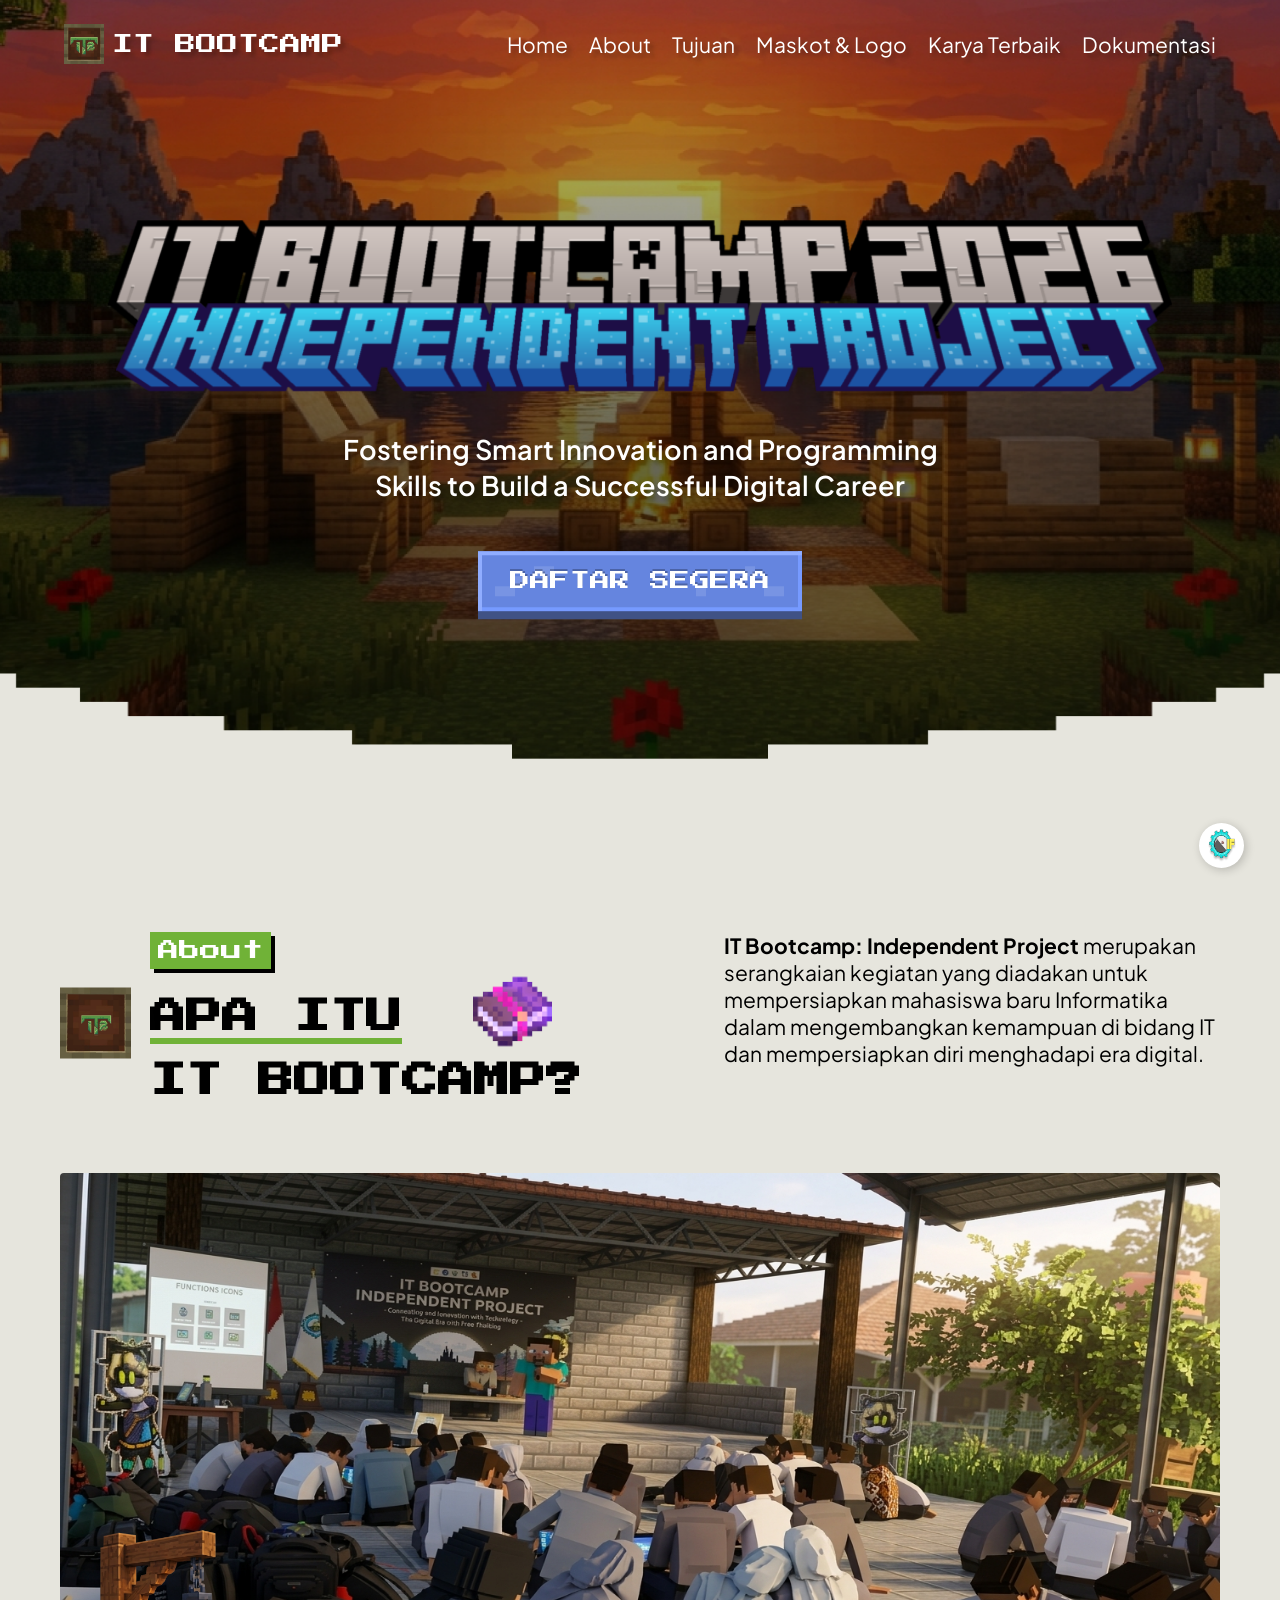
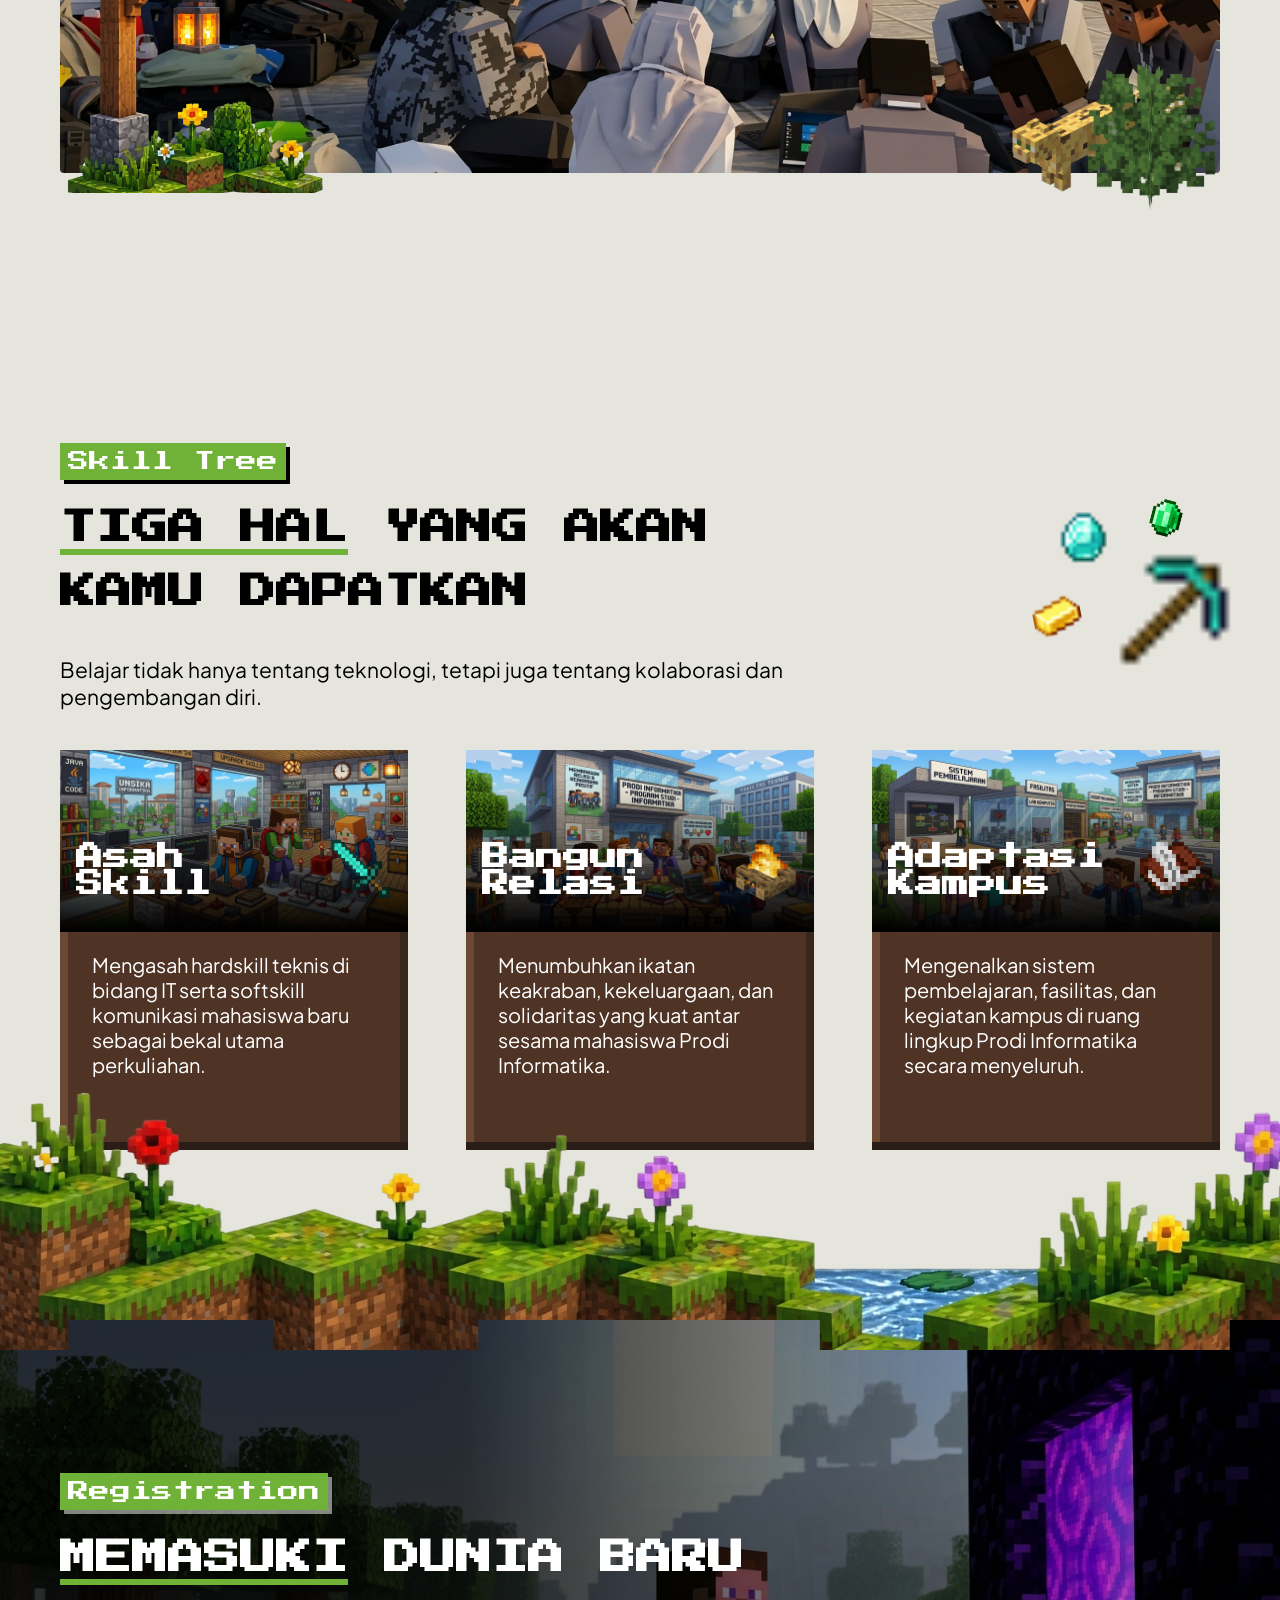
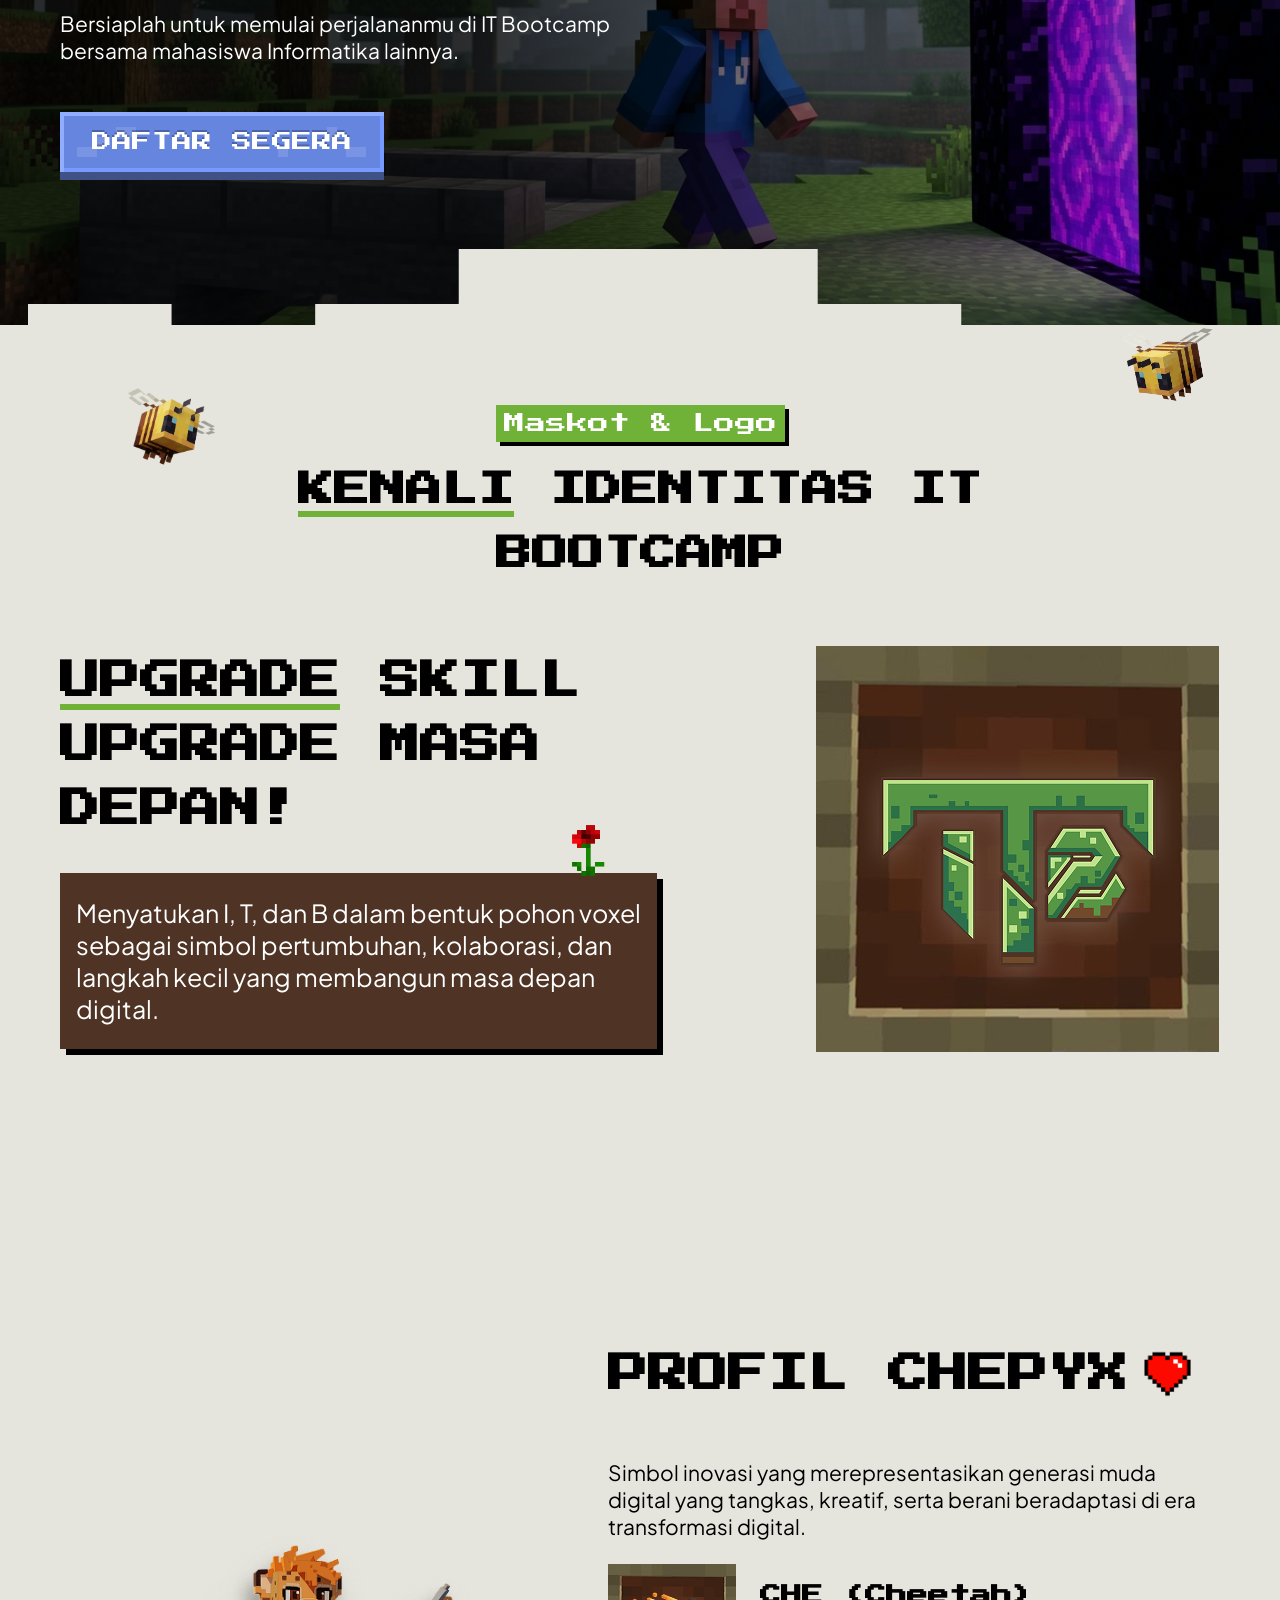
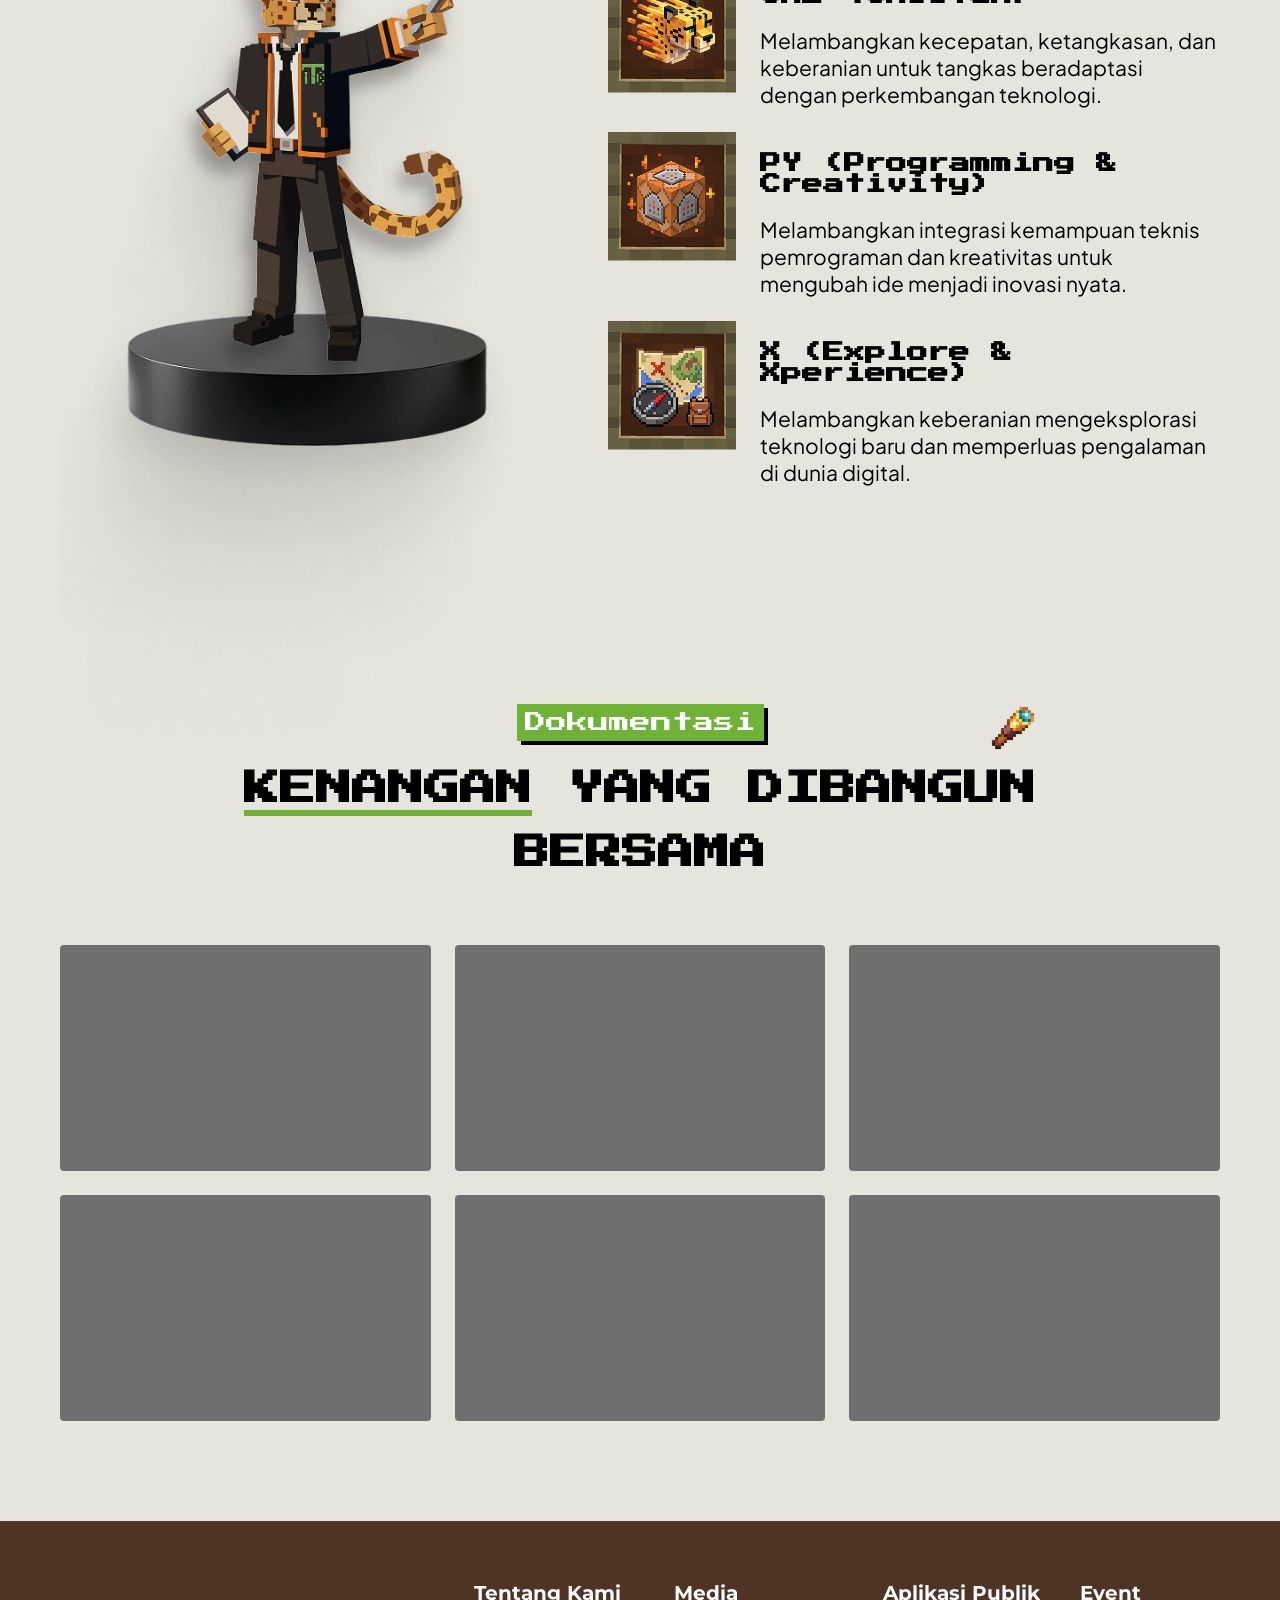
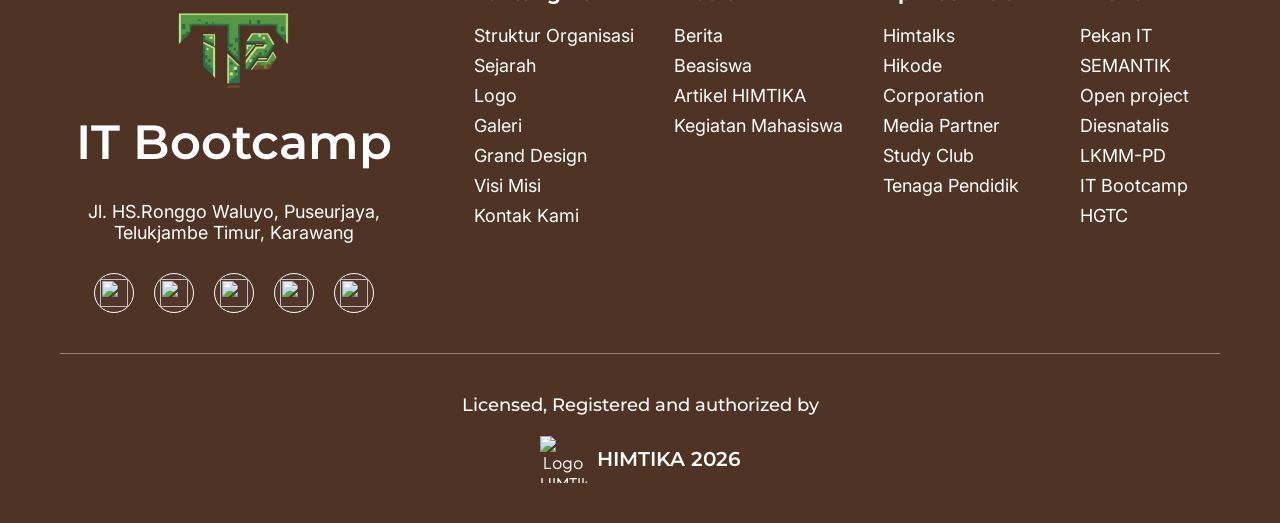
==== commit 246d5b6e: "update: perbaikan tampilan dan fitur baru" ====
--- a/index.html
+++ b/index.html
@@ -161,7 +161,7 @@
       </div>
       <p class="hero__subtitle">Fostering Smart Innovation and Programming Skills to Build a Successful Digital Career</p>
     </div>
-    <button class="btn-pixel" type="button">
+    <button class="btn-pixel" type="button" onclick="window.location.href='daftar.html'">
       <span class="btn-pixel__label">DAFTAR SEGERA</span>
       <span class="btn-pixel__pixel" style="left:56px; top:15px; width:20px; height:10px;"></span>
       <span class="btn-pixel__pixel" style="left:37px; top:25px; width:10px; height:10px;"></span>
@@ -271,7 +271,7 @@
         </div>
         <p class="pendaftaran__text">Bersiaplah untuk memulai perjalananmu di IT Bootcamp bersama mahasiswa Informatika lainnya.</p>
       </div>
-      <button class="btn-pixel" type="button">
+      <button class="btn-pixel" type="button" onclick="window.location.href='daftar.html'">
         <span class="btn-pixel__label">DAFTAR SEGERA</span>
         <span class="btn-pixel__pixel" style="left:56px; top:15px; width:20px; height:10px;"></span>
         <span class="btn-pixel__pixel" style="left:37px; top:25px; width:10px; height:10px;"></span>
@@ -298,7 +298,7 @@
   <div class="identitas__body">
     <div class="identitas__text-col">
       <h3 class="section-title identitas__title"><u>UPGRADE</u> SKILL UPGRADE MASA DEPAN!</h3>
-      <p class="identitas__desc">Mengembangkan inovasi cerdas dengan teknologi dan menyambut era digital dengan keterampilan pemrograman!</p>
+      <p class="identitas__desc">Menyatukan I, T, dan B dalam bentuk pohon voxel sebagai simbol pertumbuhan, kolaborasi, dan langkah kecil yang membangun masa depan digital.</p>
     </div>
     <div class="identitas__frame">
       <img class="identitas__frame-bg" src="assets/img/logo/logo_frame.png" alt="">
@@ -309,31 +309,42 @@
 <!-- ============ MASKOT (Mini Herta) ============ -->
 <section class="maskot" id="maskot">
   <div class="maskot__figure">
-    <img src="assets/img/logo/herta.png" alt="Maskot Mini Herta">
+    <img src="assets/img/maskot/maskot_full.png" alt="Maskot Mini Herta">
   </div>
   <div class="maskot__content">
     <div class="maskot__heading">
-      <h2 class="maskot__title">MINI HERTA</h2>
-      <img class="maskot__heart" src="assets/img/icon/heart.png" alt="Ikon hati Minecraft">
-    </div>
-    <p class="maskot__intro">Maskot kami yang menggambarkan Belajar tidak hanya tentang teknologi, tetapi juga tentang kolaborasi dan pengembangan diri.</p>
+      <h2 class="maskot__title">PROFIL CHEPYX</h2>
+      <img class="maskot__heart" src="assets/img/logo/heart.png" alt="Ikon hati Minecraft">
+    </div>
+    <p class="maskot__intro">Simbol inovasi yang merepresentasikan generasi muda digital yang tangkas, kreatif, serta berani beradaptasi di era transformasi digital.</p>
     <div class="maskot__list">
       <div class="maskot__item">
         <div class="maskot__item-frame">
-          <img src="assets/img/logo/frame_bg.jpg" alt="">
+          <img src="assets/img/maskot/maskot1.png" alt="Maskot 1">
         </div>
         <div class="maskot__item-copy">
-          <h3 class="maskot__item-title">MINI HERTA</h3>
-          <p class="maskot__item-text">Belajar tidak hanya tentang teknologi, tetapi juga tentang kolaborasi dan pengembangan diri.</p>
-        </div>
-      </div>
+          <h3 class="maskot__item-title">CHE (Cheetah)</h3>
+          <p class="maskot__item-text">Melambangkan kecepatan, ketangkasan, dan keberanian untuk tangkas beradaptasi dengan perkembangan teknologi.</p>
+        </div>
+      </div>
+      
       <div class="maskot__item">
         <div class="maskot__item-frame">
-          <img src="assets/img/logo/frame_bg.jpg" alt="">
+          <img src="assets/img/maskot/maskot2.png" alt="Maskot 2">
         </div>
         <div class="maskot__item-copy">
-          <h3 class="maskot__item-title">MINI HERTA</h3>
-          <p class="maskot__item-text">Belajar tidak hanya tentang teknologi, tetapi juga tentang kolaborasi dan pengembangan diri.</p>
+          <h3 class="maskot__item-title">PY (Programming & Creativity)</h3>
+          <p class="maskot__item-text">Melambangkan integrasi kemampuan teknis pemrograman dan kreativitas untuk mengubah ide menjadi inovasi nyata.</p>
+        </div>
+      </div>
+
+      <div class="maskot__item">
+        <div class="maskot__item-frame">
+          <img src="assets/img/maskot/maskot3.png" alt="Maskot 3">
+        </div>
+        <div class="maskot__item-copy">
+          <h3 class="maskot__item-title">X (Explore & Xperience)</h3>
+          <p class="maskot__item-text">Melambangkan keberanian mengeksplorasi teknologi baru dan memperluas pengalaman di dunia digital.</p>
         </div>
       </div>
     </div>
--- a/assets/css/style.css
+++ b/assets/css/style.css
@@ -36,34 +36,14 @@
 	float: left;
 }
 
-/*==================== NAVBAR ====================*/
-nav {
-  display: flex;
-  background: linear-gradient(90deg, rgba(255, 248, 244, 1) 70%, rgba(141, 208, 249, 1) 100%);
-  justify-content: space-between; 
-  align-items: center;
-  padding: 1rem 2rem; /* Ubah dari 1rem 2rem jadi 1rem 1rem */
-  position: sticky; 
-  top: 0;
-  left: 0;
-  width: 100%;
-  height: 96px;
-  z-index: 1100;
-  box-shadow: 0 4px 10px rgba(0, 0, 0, 0.1);
-  box-sizing: border-box; /* Pastikan padding tidak melebihi lebar */
-}
-
-nav .logo {
-    display: flex;
-    align-items: center;
-}
-
-nav .logo img {
-    /* PERBAIKAN: Gunakan height untuk ukuran logo yang lebih konsisten */
-    height: 60px; 
-    width: auto;
-    margin-right: 20px;
-}
+/*==================== NAVBAR (lama, sudah tidak dipakai) ====================
+   Blok nav / nav .logo / nav ul / nav ul li a di bawah ini dihapus karena
+   memakai selector tag <nav> yang otomatis "bocor" ke navbar baru
+   (.site-header / .nav / .nav__link) yang dipakai index.html sekarang —
+   itulah penyebab navbar index menutupi/menghalangi layar. Markup lama
+   (nav > ul > li > a, .logo, .menu-icon) sudah tidak ada di index.html,
+   jadi aturan-aturan itu aman dihapus sepenuhnya.
+   ========================================================================== */
 
 .gradient-text {
   background: linear-gradient(180deg, rgba(74, 50, 14, 1) 0%, rgba(226, 151, 56, 1) 100%);
@@ -71,57 +51,6 @@
   -webkit-text-fill-color: transparent; /* khusus Chrome/Safari */
   background-clip: text; /* untuk browser yang support */
   color: transparent; /* fallback */
-}
-
-nav .logo span {
-    color: #7B0211;
-    font-size: 32px;
-    font-weight: 700;
-    word-wrap: break-word;
-}
-
-nav ul {
-    display: flex;
-    align-items: center;
-    gap: 40px;
-    list-style: none;
-    margin: 0; /* Reset margin default dari ul */
-    padding: 0; /* Reset padding default dari ul */
-    transition: transform 0.3s ease-in-out, opacity 0.3s ease-in-out;
-}
-
-nav ul li a {
-    text-decoration: none;
-    font-size: 1.25rem;
-    font-weight: 500;
-    background: linear-gradient(180deg, #58090F, #7C0211);
-    background-clip: text;
-    color: transparent;
-    -webkit-background-clip: text;
-    -webkit-text-fill-color: transparent;
-    padding: 8px 0;
-    transition: background 300ms, border-bottom 300ms;
-    border-bottom: 1px solid rgba(221, 37, 37, 0);
-  }
-  
-  nav ul li a:hover {
-    background: linear-gradient(180deg, #000000b0, #ff0000);
-    background-clip: text;
-    color: transparent;
-    -webkit-background-clip: text;
-    -webkit-text-fill-color: transparent;
-    border-bottom: 1px solid #ff0000b0;
-}
-
-.menu-icon {
-  font-size: 2.5rem;
-  display: none; /* Sembunyi di desktop */
-  cursor: pointer; /* Tambahkan cursor pointer */
-  background: linear-gradient(180deg, #58090F, #7C0211);
-  background-clip: text;
-  color: transparent;
-  -webkit-background-clip: text;
-  -webkit-text-fill-color: transparent;
 }
 
 /* Tombol daftar  */
@@ -143,7 +72,7 @@
   height: 20px;
 }
 
-nav ul li a.register-btn:hover {
+.register-btn:hover {
   background: #E39738;
   background-color: #4b2e0e;
   transform: scale(1.05);
@@ -849,34 +778,6 @@
 
 /* Untuk Tablet (Landscape) & Desktop Kecil */
 @media (max-width: 1024px) {
-   .menu-icon {
-      display: block; /* tampilkan hamburger */
-    }
-
-    nav ul {
-      position: absolute;
-      top: 96px; /* tepat di bawah navbar */
-      left: 0;
-      width: 100%;
-      flex-direction: column;
-      align-items: center;
-      background: rgba(255, 248, 244, 0.95);
-      backdrop-filter: blur(5px);
-      padding: 2rem 0;
-      box-shadow: 0 4px 10px rgba(0, 0, 0, 0.1);
-
-      /* sembunyikan default */
-      transform: translateY(-120%);
-      opacity: 0;
-      pointer-events: none;
-      transition: all 0.3s ease;
-    }
-
-    nav ul.active {
-      transform: translateY(0);
-      opacity: 1;
-      pointer-events: auto;
-    }
     .hero-title h1 {
         font-size: 7em; /* 112px */
     }
@@ -1741,7 +1642,7 @@
   .identitas__poppy{
     position:absolute;
     left:calc(41.67% + 10px);
-    bottom: 250px;
+    bottom: 270px;
     width:86px; height:86px;
     z-index:2;
   }
@@ -1768,7 +1669,9 @@
     flex-wrap:wrap;
   }
   .maskot__figure{
-    width:368px;
+    position:relative;
+    top:300px;
+    width: 500px;
     max-width:100%;
     flex-shrink:0;
     overflow:hidden;
@@ -1801,7 +1704,7 @@
   }
   .maskot__item{
     display:flex;
-    gap:32px;
+    gap:24px;
     align-items:flex-start;
   }
   .maskot__item-frame{
@@ -1813,8 +1716,8 @@
   .maskot__item-copy{
     display:flex;
     flex-direction:column;
-    gap:16px;
-    padding-top:8px;
+    gap:0;
+    padding-top:0;
   }
   .maskot__item-title{
     font-family:var(--font-pixel);
@@ -1999,27 +1902,33 @@
     }
     .site-header{ padding:20px 32px; }
     .nav{
-      position:fixed;
-      top:0; right:0;
-      height:100vh;
-      width:280px;
-      background:var(--coklat-dirt);
+      display:none;
+      position:absolute;
+      top:100%;
+      left:0; right:0;
       flex-direction:column;
       align-items:flex-start;
-      justify-content:flex-start;
       gap:0;
-      padding:88px 32px 32px;
-      transform:translateX(100%);
-      transition:transform .35s ease;
+      background:var(--coklat-dirt);
+      padding:0 32px;
+      max-height:0;
+      overflow:hidden;
+      transition:max-height .35s ease, padding .35s ease;
       z-index:25;
     }
-    .nav.is-open{ transform:translateX(0); }
+    .nav.is-open{
+      display:flex;
+      max-height:400px;
+      padding:24px 32px;
+    }
     .nav__link{
+      display:block;
       width:100%;
       padding:14px 0;
       border-bottom:1px solid rgba(255,255,255,0.15);
       text-shadow:none;
     }
+    .nav__link:last-child{ border-bottom:none; }
     .hamburger{ display:flex; }
 
     .hero__content{ width:90%; }
@@ -2111,23 +2020,4 @@
     .footer__col{ min-width:120px; align-items:center; }
   }
 
-/* ---------------------------------------------------------------------
-   FIX: netralkan aturan tag lama `nav{...}` dan `footer{...}` (baris
-   atas file ini) supaya tidak "bocor" ke header/footer baru di atas,
-   yang sekarang memakai kelas .site-header / .nav / .site-footer.
-   Hanya berlaku di layar desktop (>1024px) supaya menu mobile (.nav.is-open)
-   dari style baru di atas tidak ikut ter-override.
-   --------------------------------------------------------------------- */
-@media (min-width:1025px){
-  .site-header .nav{
-    position:static;
-    background:none;
-    box-shadow:none;
-    width:auto;
-    height:auto;
-    padding:0;
-    justify-content:flex-start;
-    top:auto; left:auto;
-    z-index:auto;
-  }
-}
+
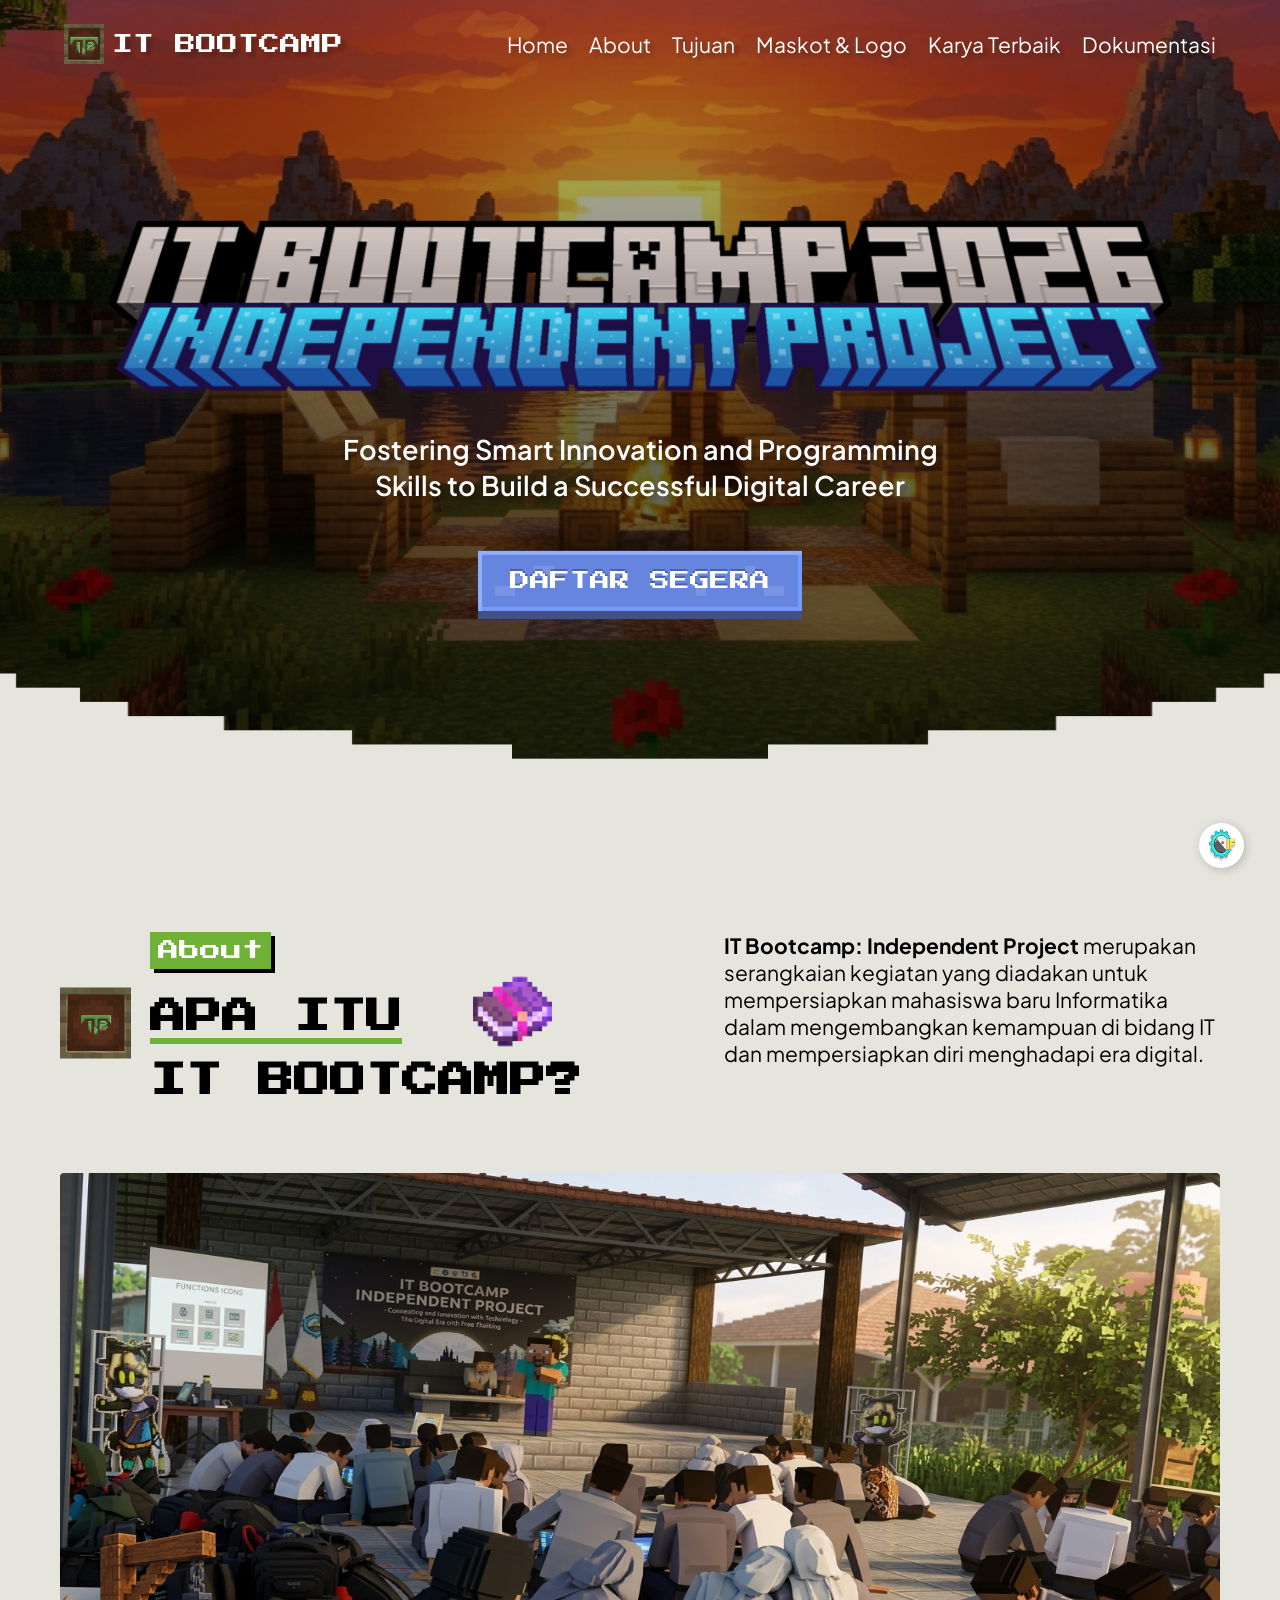
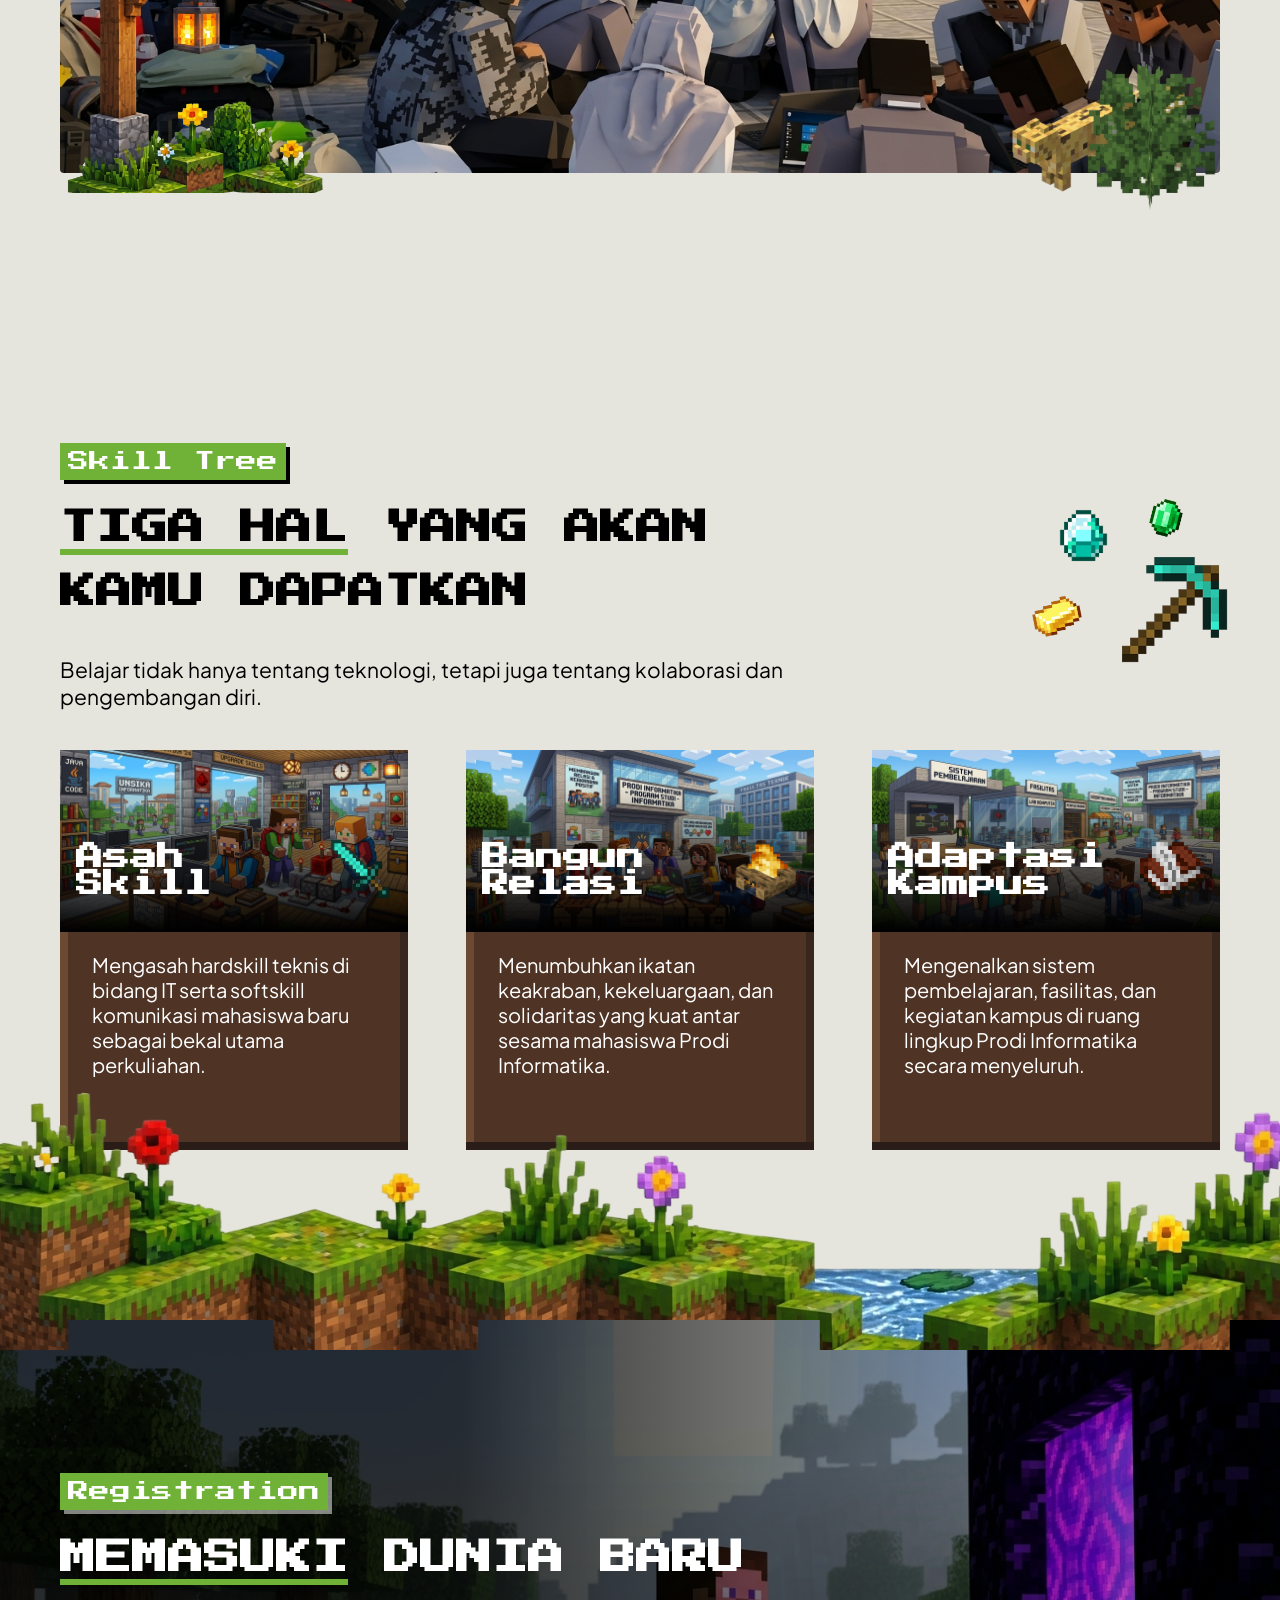
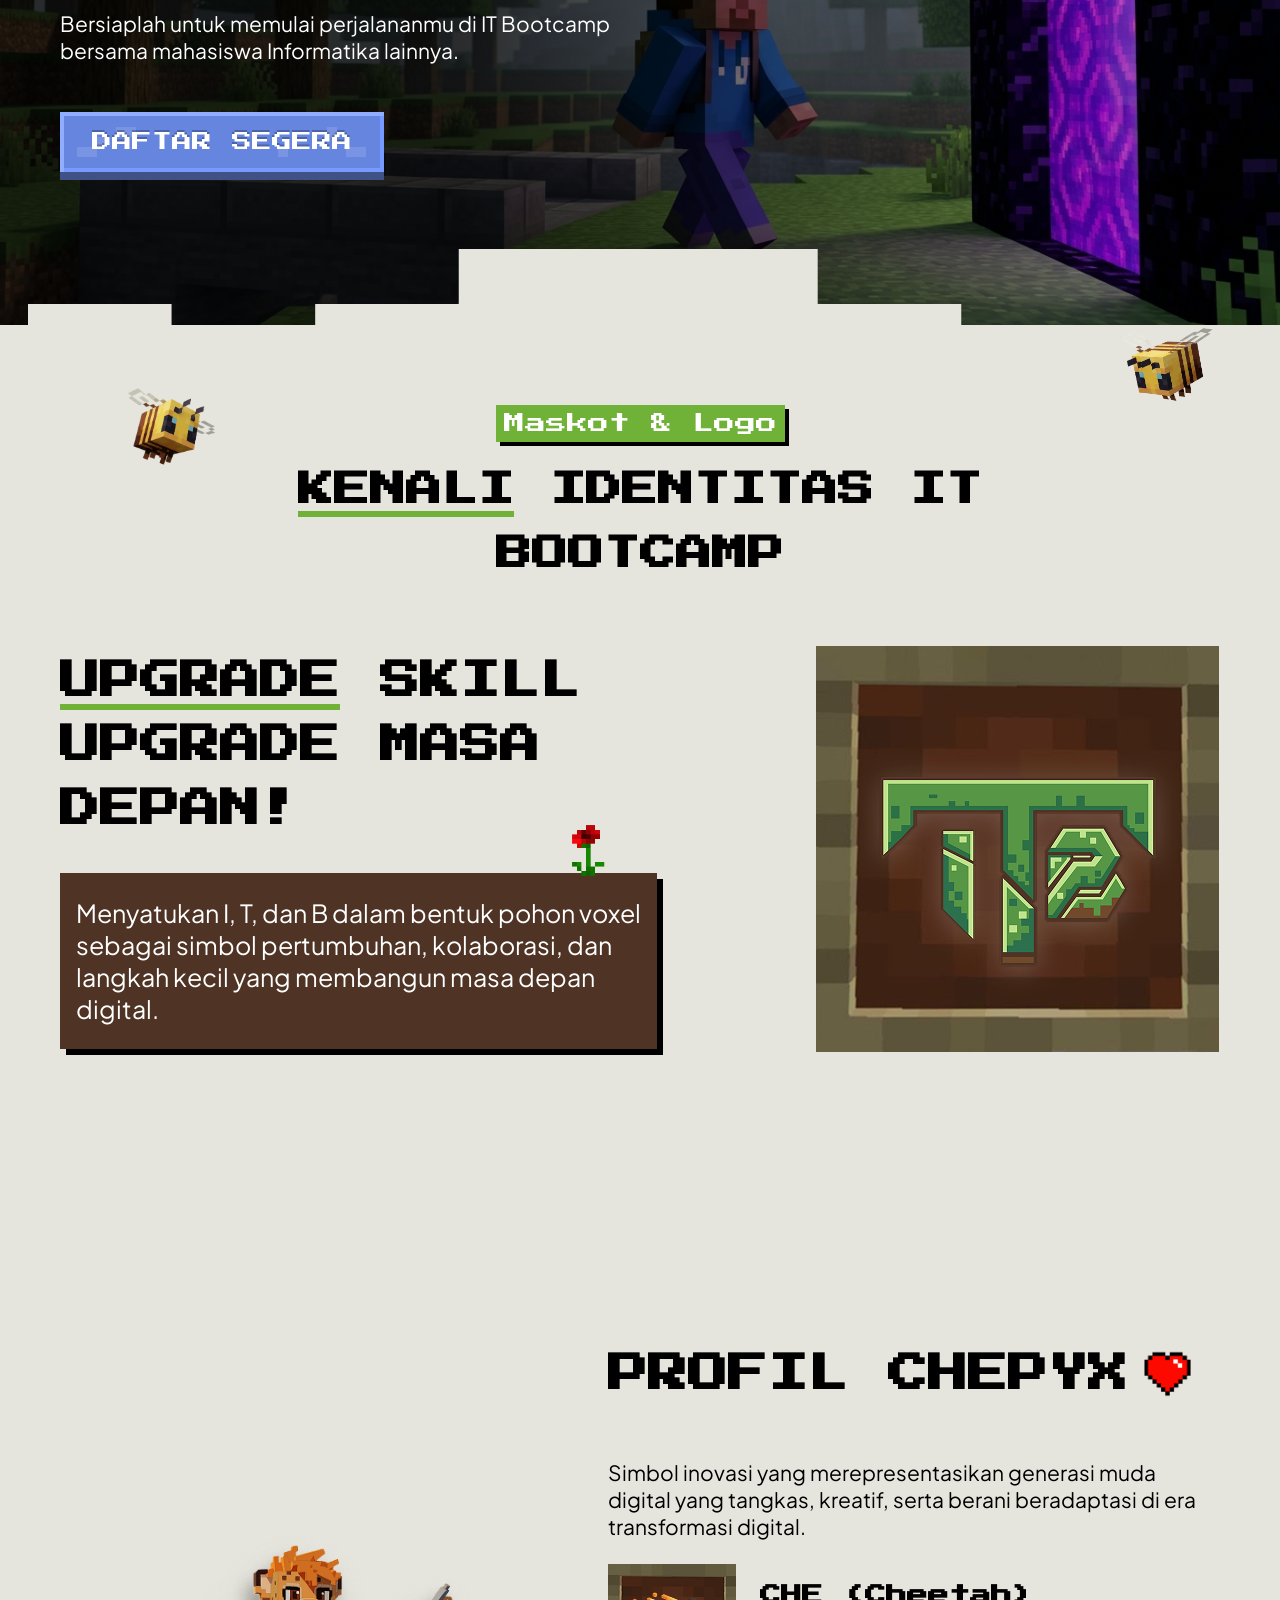
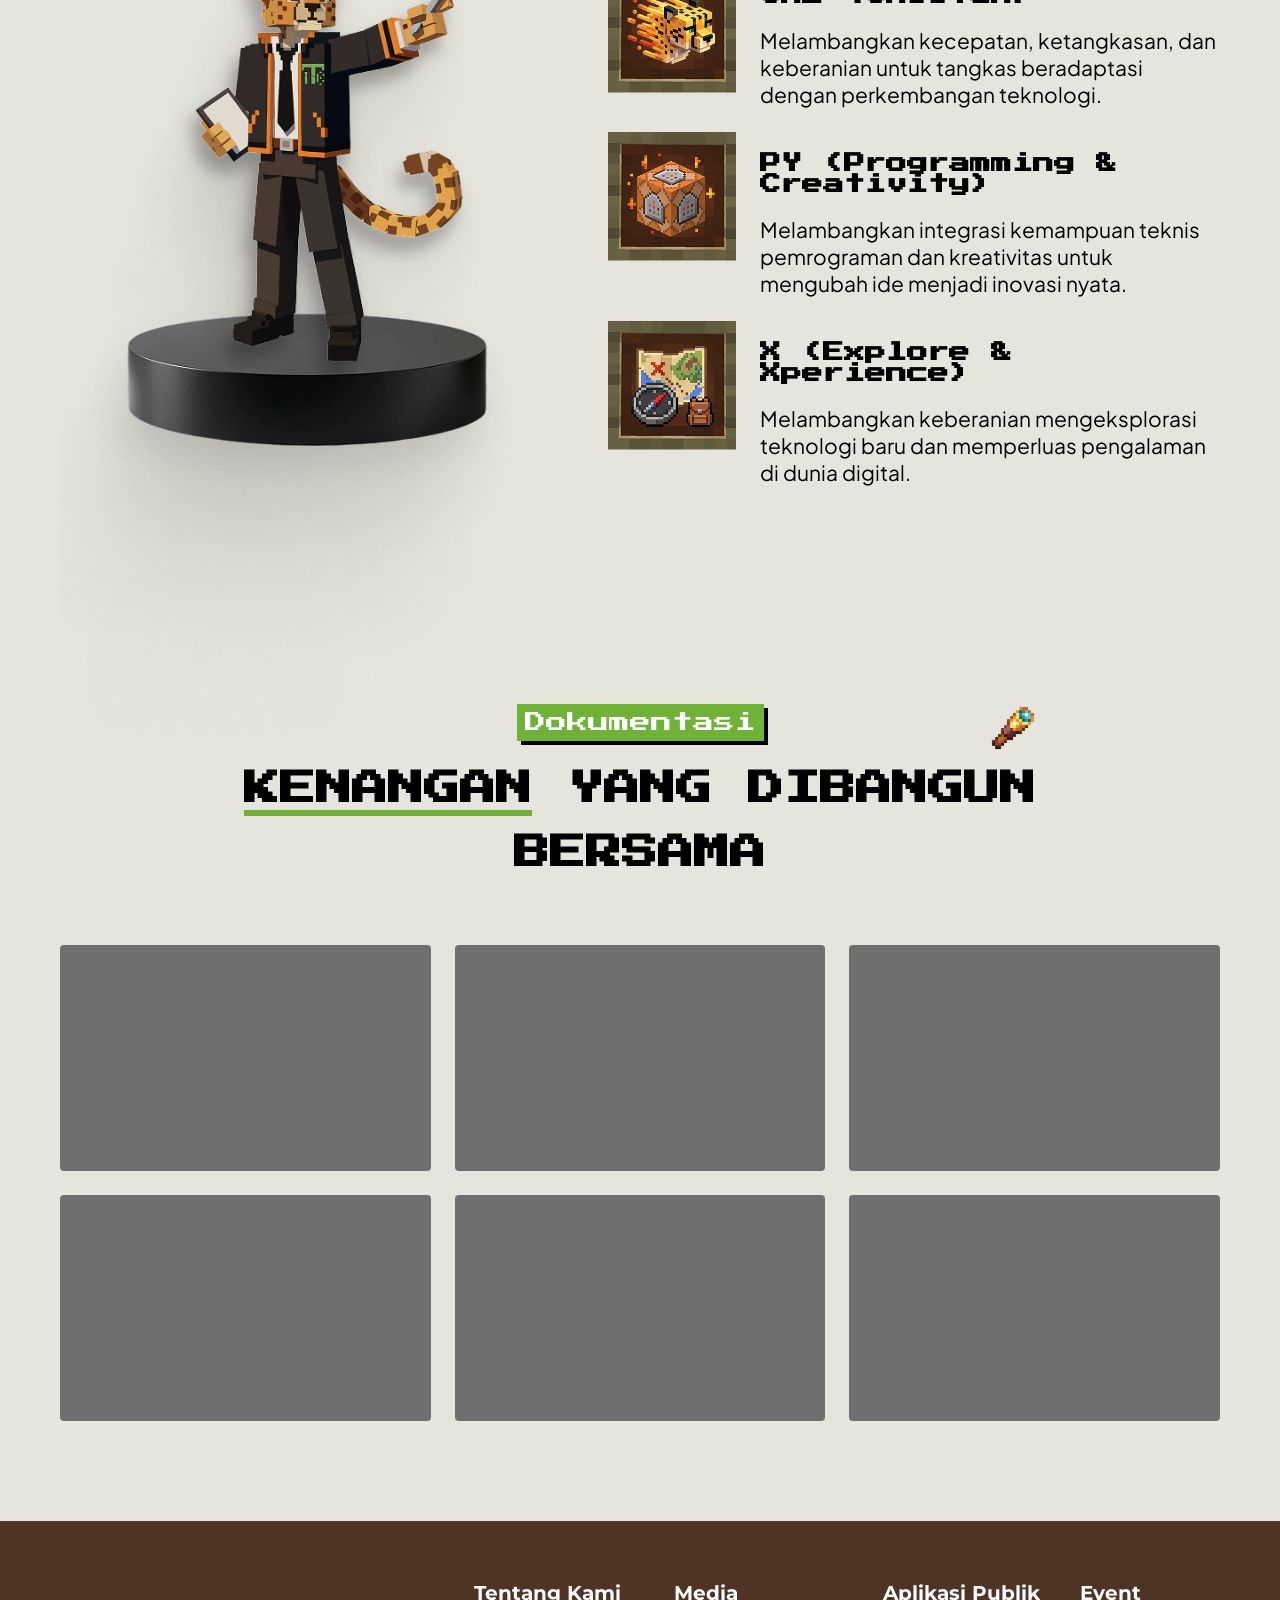
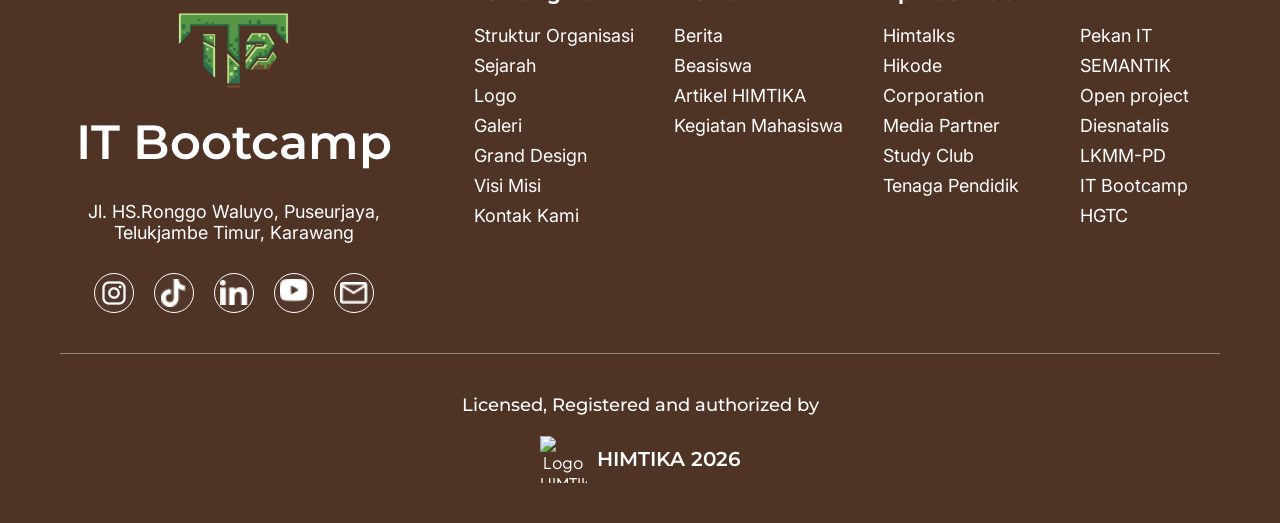
==== commit 7a36d1be: "update: perbaikan tampilan dan fitur baru" ====
--- a/index.html
+++ b/index.html
@@ -15,7 +15,7 @@
     <link href="https://fonts.googleapis.com/css2?family=Press+Start+2P&family=Plus+Jakarta+Sans:ital,wght@0,400;0,500;0,600;0,700;0,800&family=Montserrat:wght@500;600;700&family=Inter:wght@400;500&display=swap" rel="stylesheet">
 
     <!-- icon -->
-     <link rel="icon" href="assets/img/logo/itbootcamp.png"/>
+     <link rel="icon" href="assets/img/logo/logo_itb.png"/>
 </head>
 <body>
     <!-- Preloader -->
@@ -377,11 +377,11 @@
         </div>
         <p class="footer__address">Jl. HS.Ronggo Waluyo, Puseurjaya, Telukjambe Timur, Karawang</p>
         <div class="footer__socials">
-          <a class="footer__social" href="#" aria-label="Instagram"><img src="https://www.figma.com/api/mcp/asset/864e4f96-250d-4dd6-bd1b-31b3e596e7c2.svg" alt=""></a>
-          <a class="footer__social" href="#" aria-label="TikTok"><img src="https://www.figma.com/api/mcp/asset/ca5d6cb9-e2ea-46cf-bcdc-f660277c2d7f.svg" alt=""></a>
-          <a class="footer__social" href="#" aria-label="LinkedIn"><img src="https://www.figma.com/api/mcp/asset/af2780f7-592a-44e1-9943-0f598ffb4794.svg" alt=""></a>
-          <a class="footer__social" href="#" aria-label="YouTube"><img src="https://www.figma.com/api/mcp/asset/09ad4ee9-8816-4297-9667-e1ff6724fab2.svg" alt=""></a>
-          <a class="footer__social" href="#" aria-label="Email"><img src="https://www.figma.com/api/mcp/asset/8c8ecd58-3e86-4ab3-b74d-21e44f796cb1.svg" alt=""></a>
+          <a class="footer__social" href="#" aria-label="Instagram"><img src="assets/img/icon/ig.png" alt=""></a>
+          <a class="footer__social" href="#" aria-label="TikTok"><img src="assets/img/icon/tiktok.png" alt=""></a>
+          <a class="footer__social" href="#" aria-label="LinkedIn"><img src="assets/img/icon/lkdin.png" alt=""></a>
+          <a class="footer__social" href="#" aria-label="YouTube"><img src="assets/img/icon/yt.png" alt=""></a>
+          <a class="footer__social" href="#" aria-label="Email"><img src="assets/img/icon/email.png" alt=""></a>
         </div>
       </div>
 
--- a/assets/css/style.css
+++ b/assets/css/style.css
@@ -1062,7 +1062,7 @@
   }
 
   *,*::before,*::after{ box-sizing:border-box; }
-  html{ scroll-behavior:smooth; }
+  html{ scroll-behavior:smooth; overflow-x:hidden; }
   body{
     margin:0;
     background:var(--putih-gading);
@@ -1259,7 +1259,7 @@
   .hero__title-badge{
     width:100%;
     aspect-ratio:1024/107;
-    margin-bottom:-28px;
+    margin-bottom:-2.73%;
     object-fit:cover;
   }
   .hero__title-main{
@@ -1830,8 +1830,16 @@
     display:flex;
     align-items:center;
     justify-content:center;
-  }
-  .footer__social img{ width:28px; height:28px; }
+    padding:0;
+    line-height:0;
+    flex-shrink:0;
+  }
+  .footer__social img{
+    width:28px; height:28px;
+    display:block;
+    object-fit:contain;
+    margin:0;
+  }
 
   .footer__links{
     display:flex;
@@ -1959,6 +1967,15 @@
 
     .footer__top{ justify-content:center; text-align:center; }
     .footer__links{ justify-content:center; width:100%; }
+
+    .pendaftaran{ overflow:hidden; }
+    .pendaftaran__land{
+      left:50%;
+      top:0;
+      transform:translateX(-50%);
+      width:160vw;
+      height:220px;
+    }
   }
 
   /* ============ RESPONSIVE: MOBILE ============ */
@@ -1996,7 +2013,14 @@
     .skill-card{ width:100%; max-width:348px; height:auto; padding-bottom:24px; }
     .skill-card__desc{ width:100%; }
 
-    .pendaftaran{ padding-top:60px; }
+    .pendaftaran{ padding-top:60px; overflow:hidden; }
+    .pendaftaran__land{
+      left:50%;
+      top:0;
+      transform:translateX(-50%);
+      width:220vw;
+      height:140px;
+    }
     .pendaftaran__card{ padding:48px 20px; min-height:auto; }
     .pendaftaran__text{ max-width:100%; }
     .btn-pixel, .pendaftaran__content{ width:100%; }
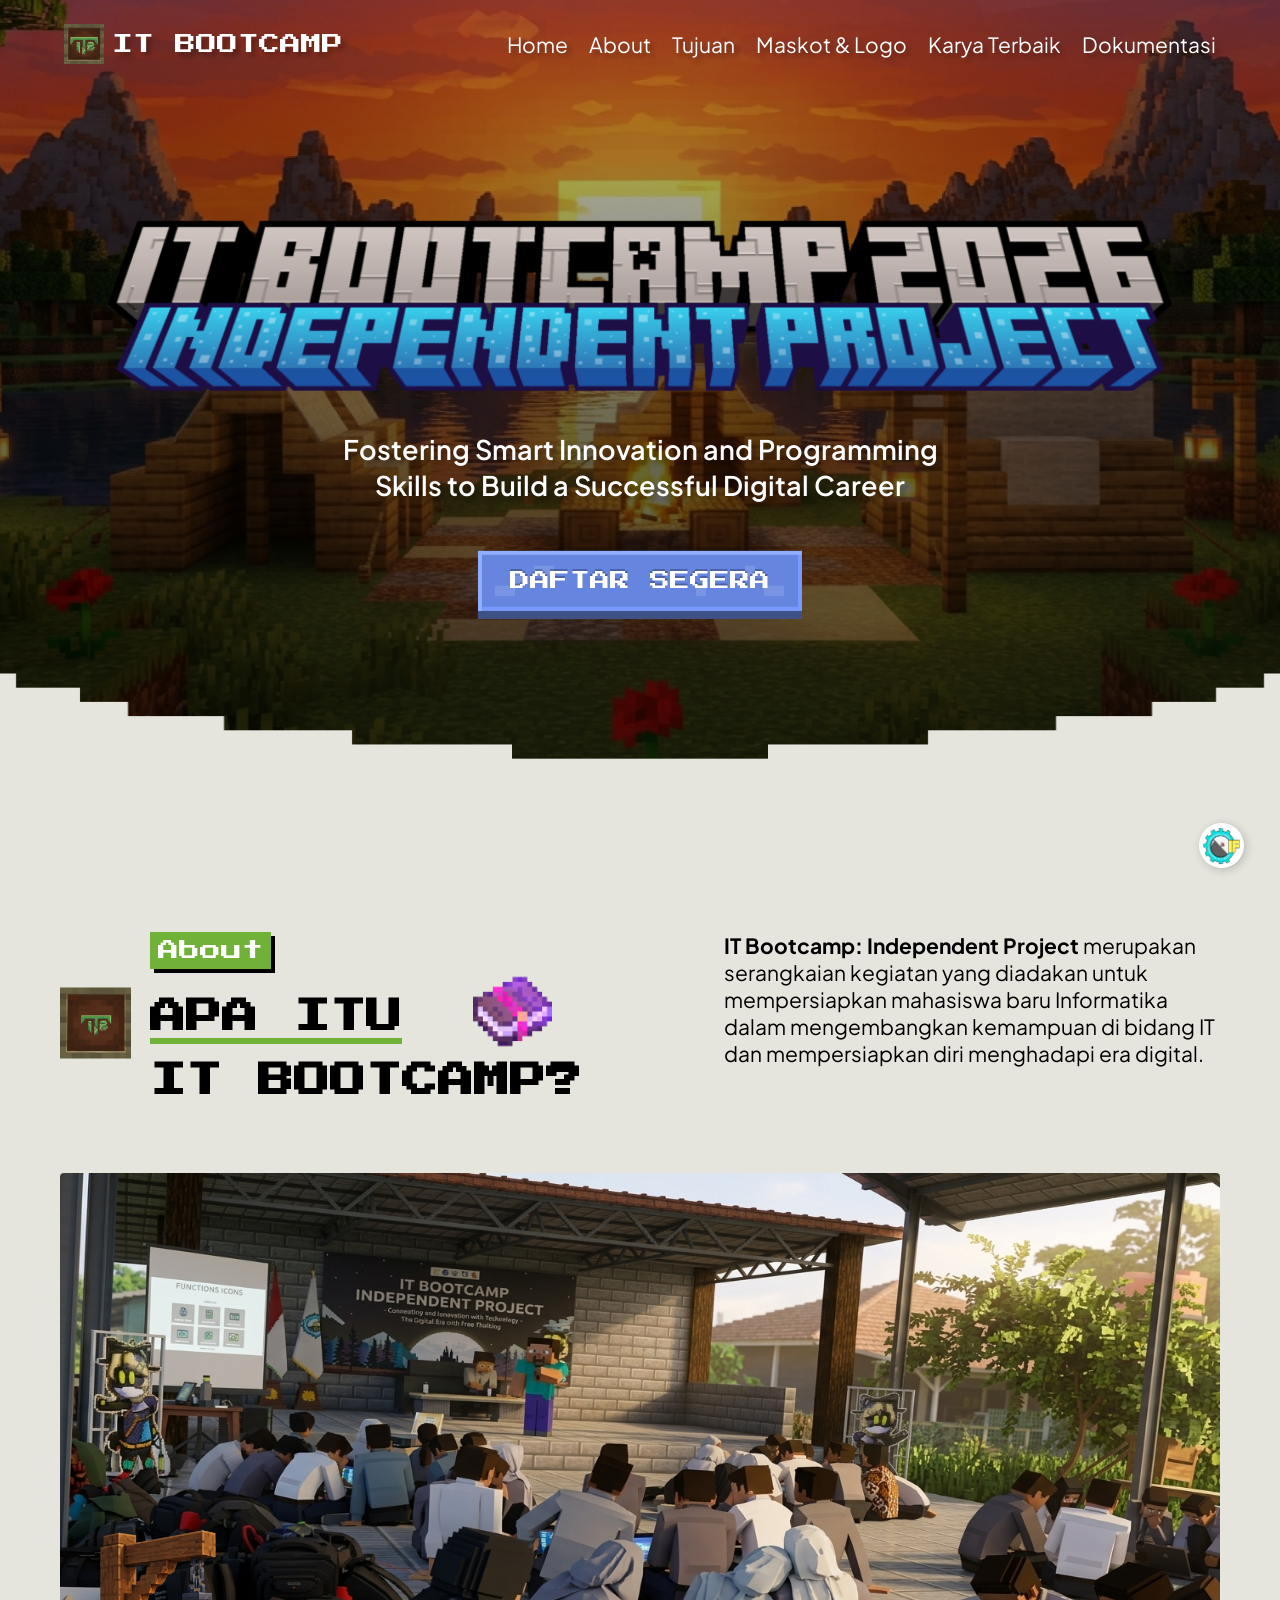
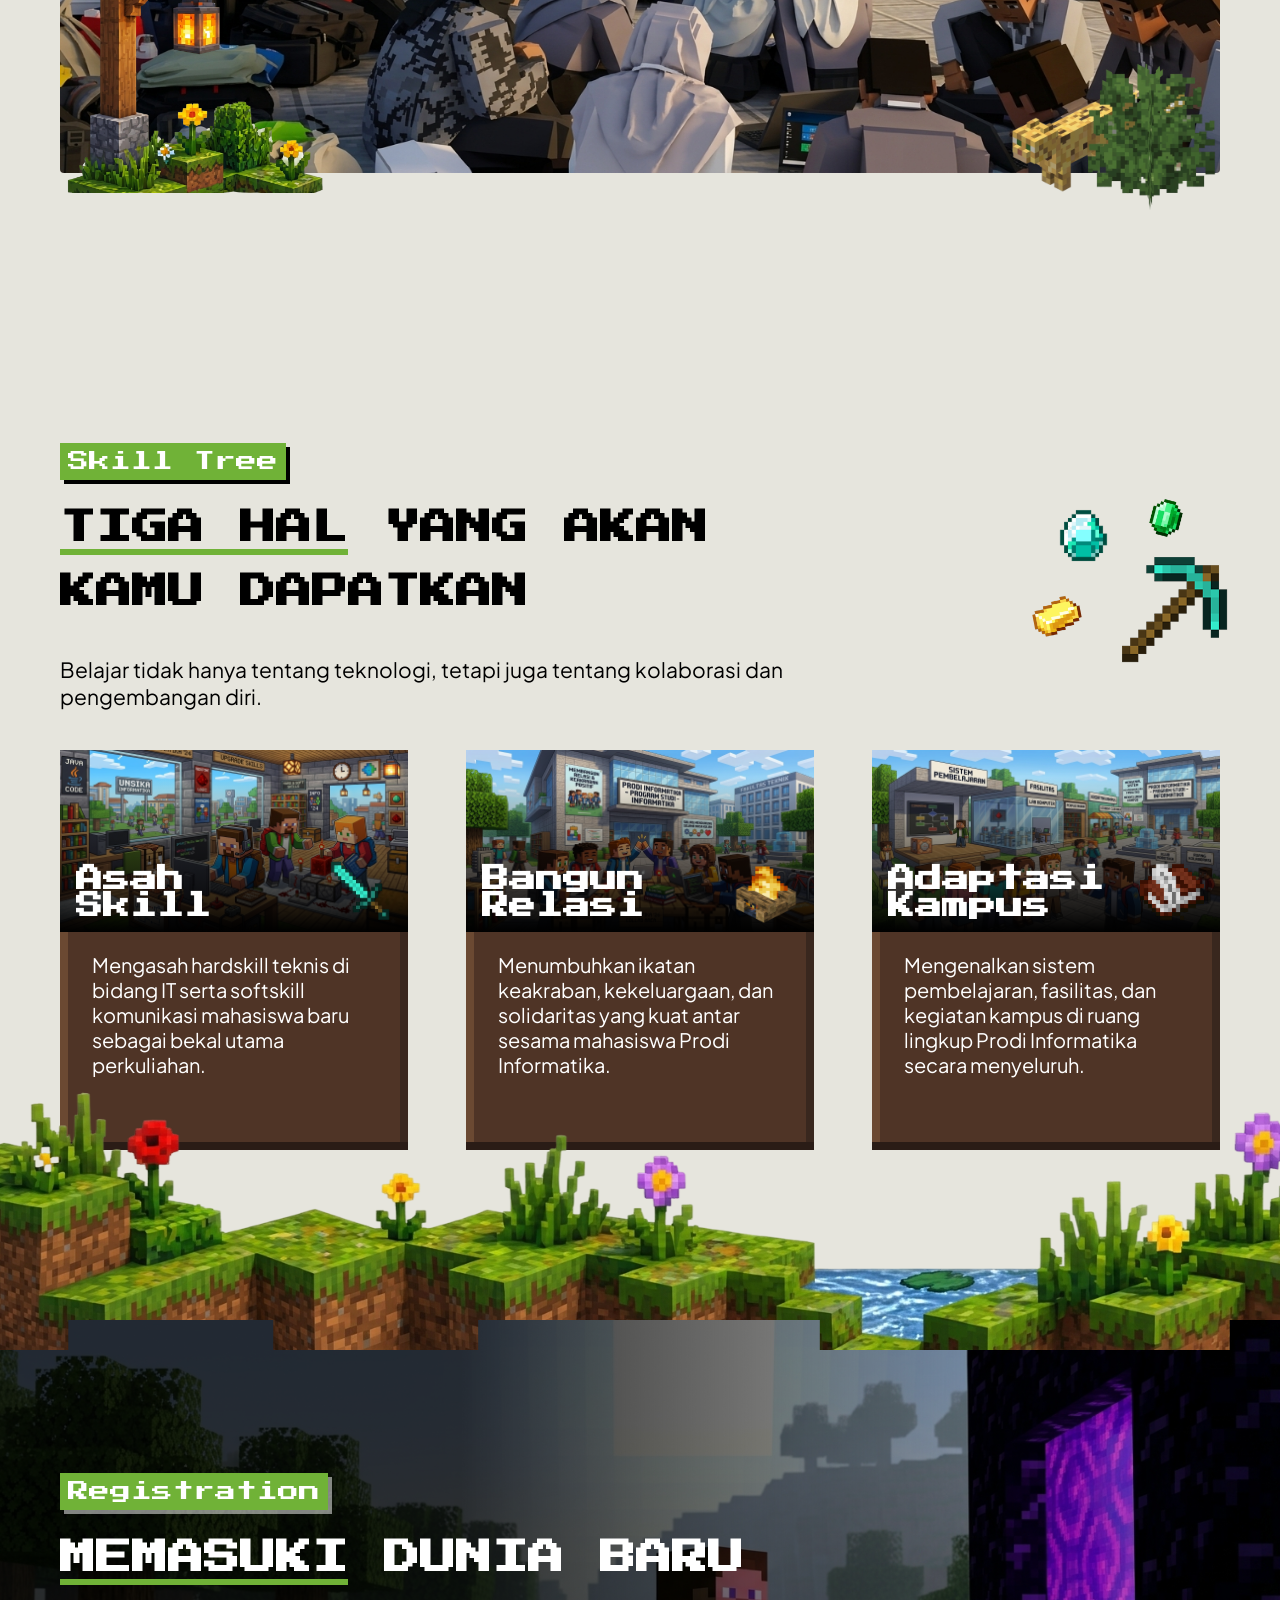
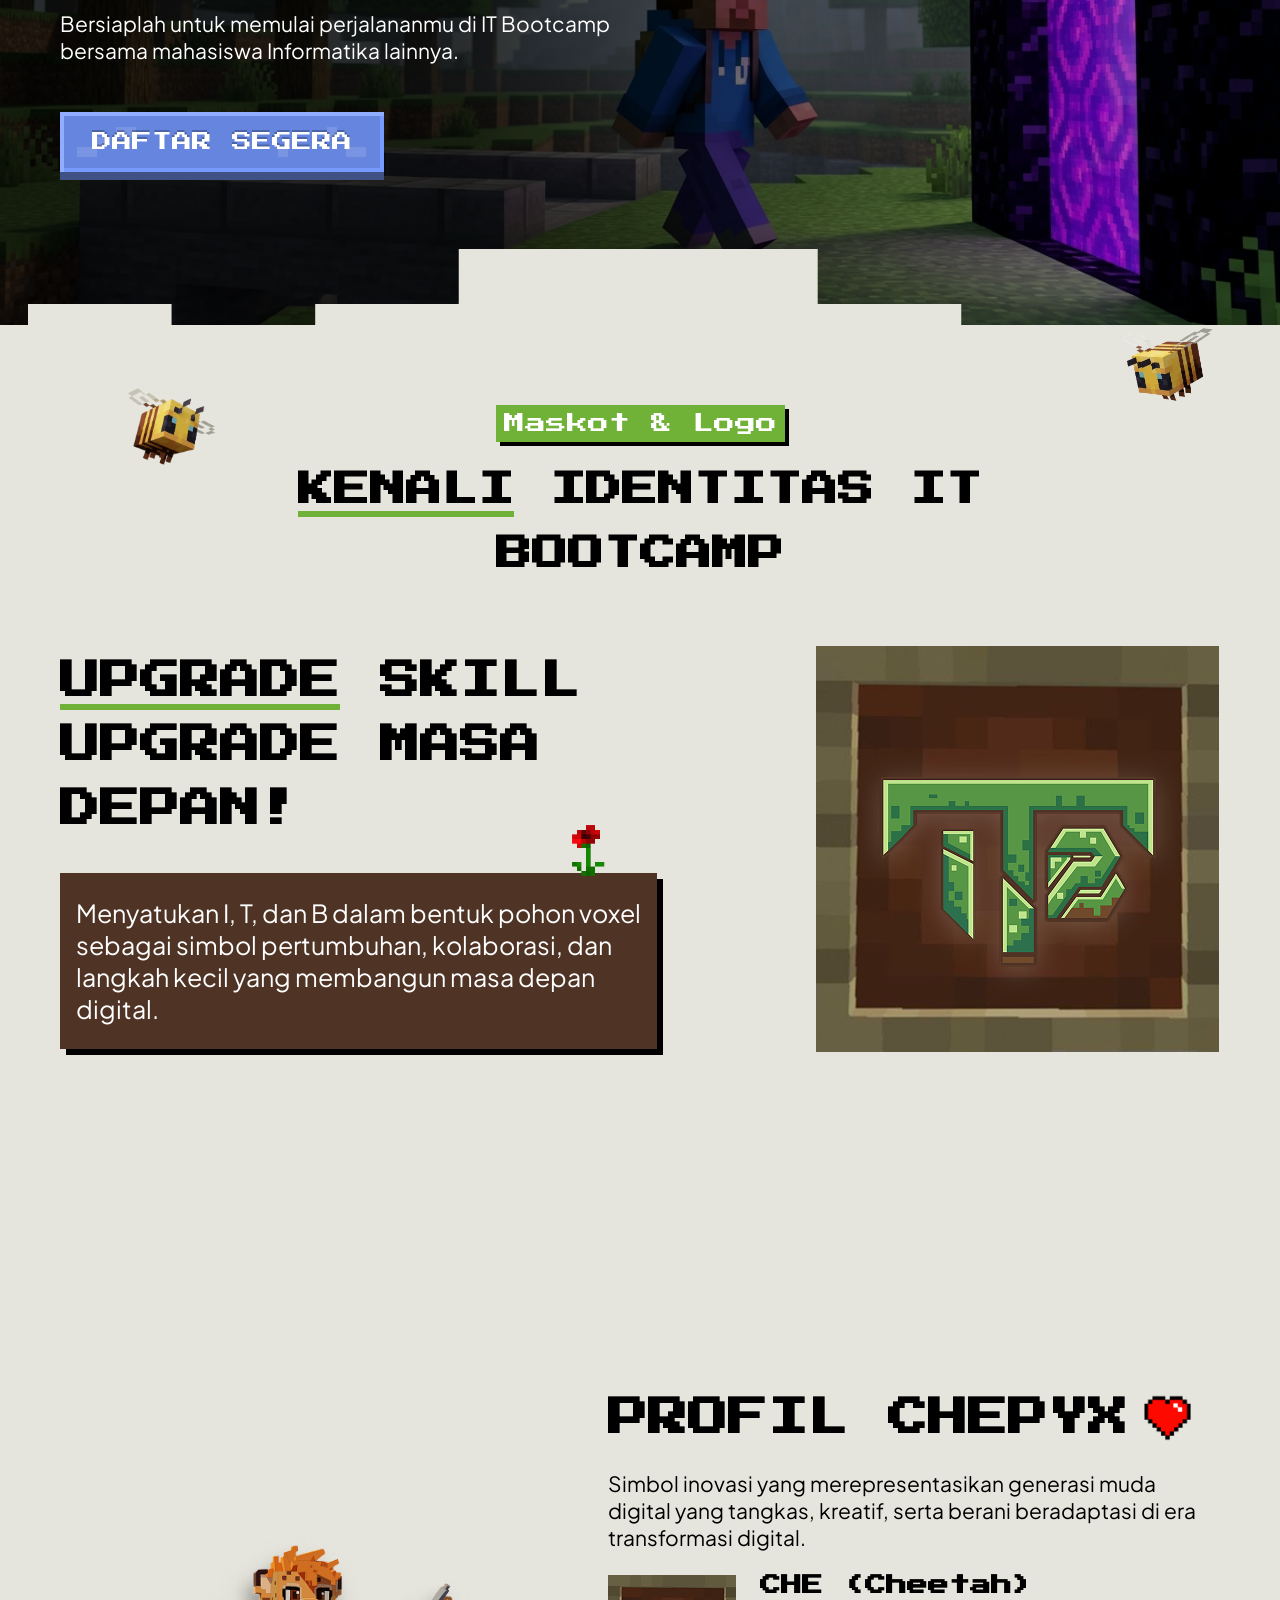
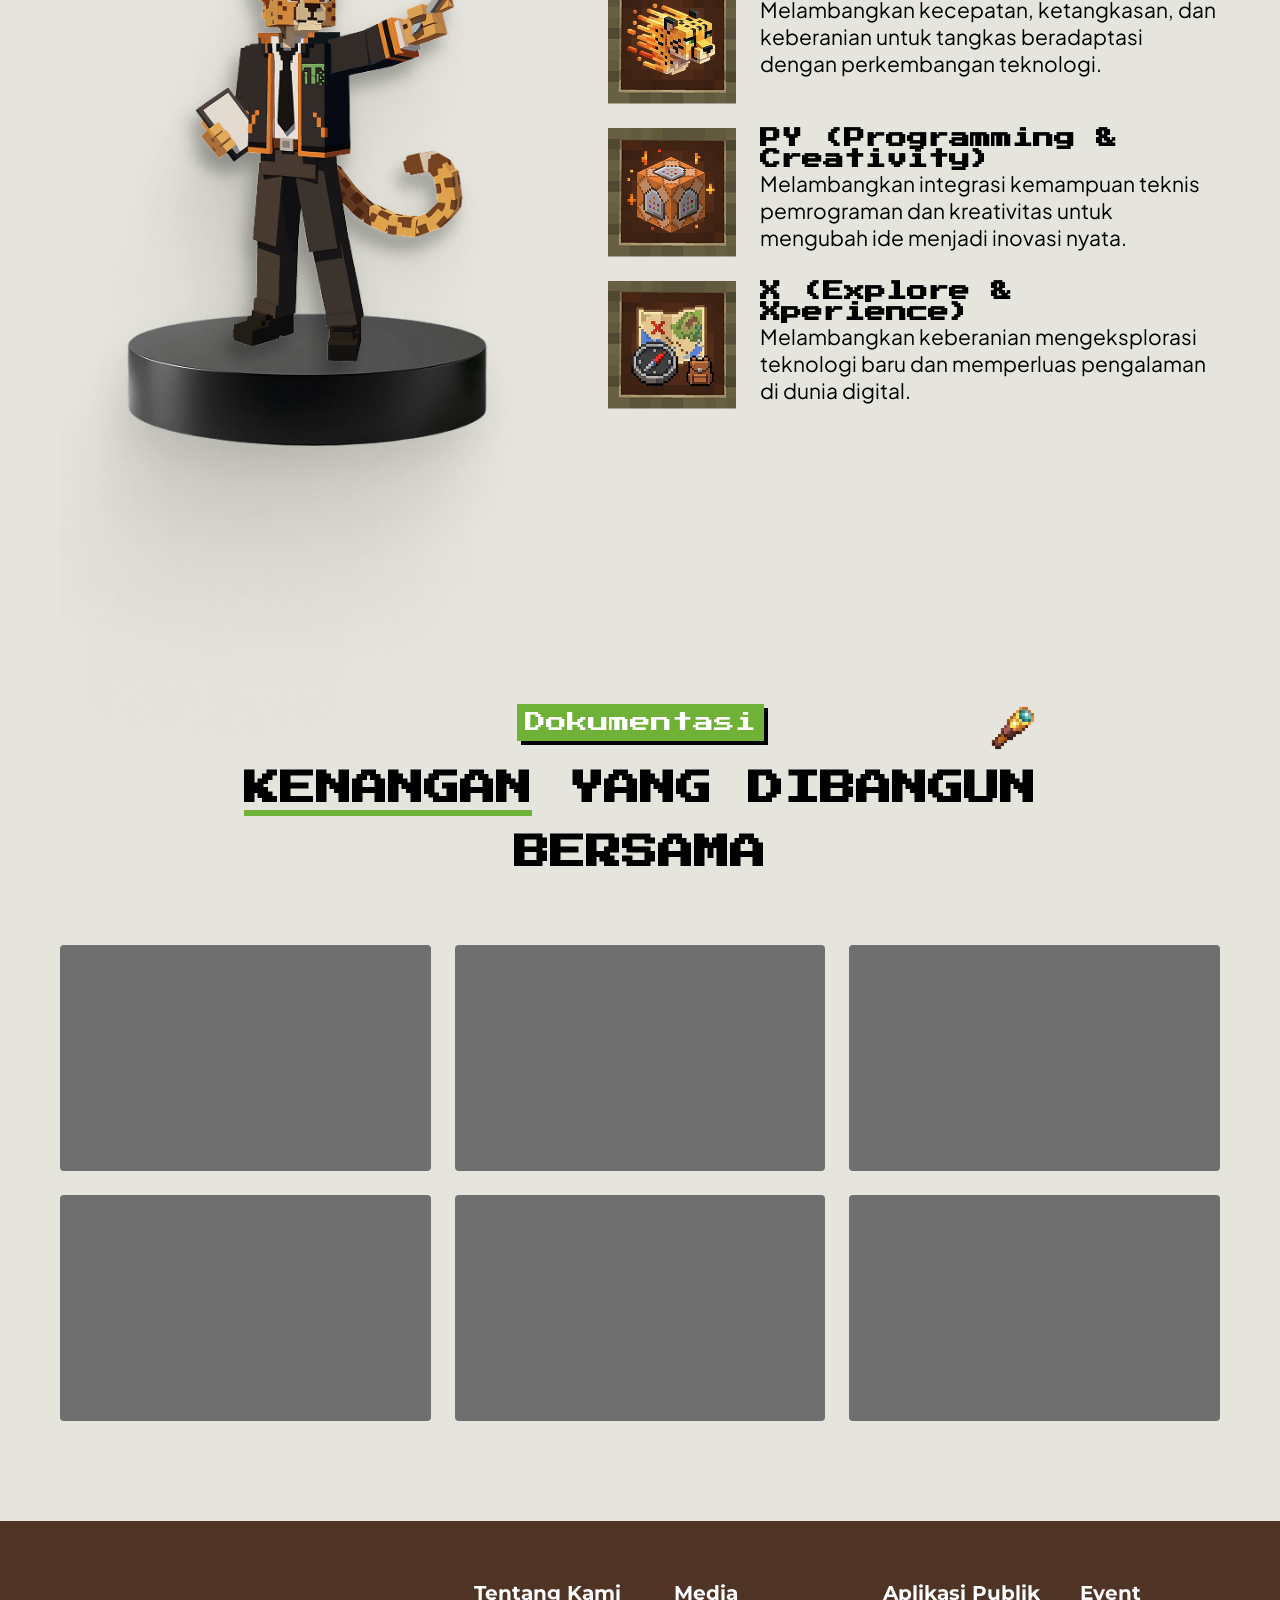
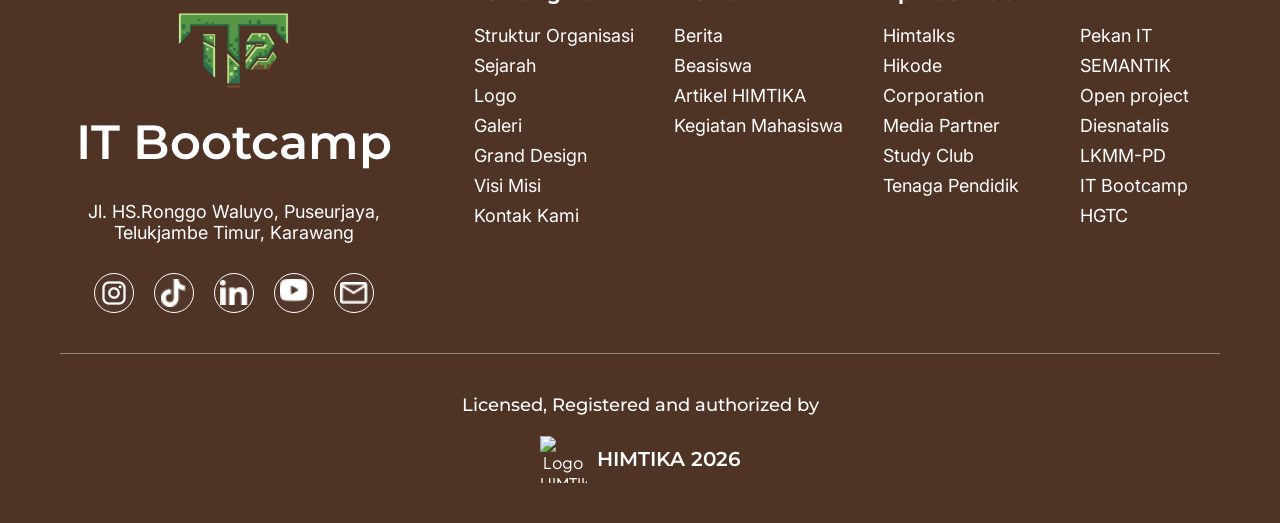
==== commit c78185d4: "style: fix anomaly" ====
--- a/index.html
+++ b/index.html
@@ -15,7 +15,8 @@
     <link href="https://fonts.googleapis.com/css2?family=Press+Start+2P&family=Plus+Jakarta+Sans:ital,wght@0,400;0,500;0,600;0,700;0,800&family=Montserrat:wght@500;600;700&family=Inter:wght@400;500&display=swap" rel="stylesheet">
 
     <!-- icon -->
-     <link rel="icon" href="assets/img/logo/logo_itb.png"/>
+    <link rel="shortcut icon" href="assets/img/logo/logo_itb.svg" type="image/x-icon">
+    <link rel="icon" href="assets/img/logo/logo_itb.svg" type="image/x-icon">
 </head>
 <body>
     <!-- Preloader -->
@@ -124,344 +125,344 @@
     </div>
     <!-- Preloader End -->
 
-<!-- ============ HEADER (over hero) ============ -->
-<header class="site-header">
-  <div class="brand">
-    <div class="brand__frame">
-      <img class="brand__frame-bg" src="assets/img/logo/frame_bg.jpg" alt="">
-      <div class="brand__logo">
-        <img src="assets/img/logo/logo_itb.png" alt="Logo IT Bootcamp">
-      </div>
-    </div>
-    <span class="brand__name">IT BOOTCAMP</span>
-  </div>
-
-  <button class="hamburger" id="hamburgerBtn" aria-expanded="false" aria-controls="mainNav" aria-label="Buka menu navigasi">
-    <span></span><span></span><span></span>
-  </button>
-
-  <nav class="nav" id="mainNav" aria-label="Navigasi utama">
-    <a class="nav__link" href="#home">Home</a>
-    <a class="nav__link" href="#about">About</a>
-    <a class="nav__link" href="#tujuan">Tujuan</a>
-    <a class="nav__link" href="#maskot-logo">Maskot &amp; Logo</a>
-    <a class="nav__link" href="#dokumentasi">Karya Terbaik</a>
-    <a class="nav__link" href="#dokumentasi2">Dokumentasi</a>
-  </nav>
-</header>
-
-<!-- ============ HERO ============ -->
-<section class="hero" id="home">
-  <img class="hero__bg" src="assets/img/background/hero_bg.png" alt="Pemandangan Minecraft" width="1295" height="1138">
-  <div class="hero__content">
-    <div class="hero__title-group">
-      <div class="hero__title-block">
-        <img class="hero__title-badge" src="assets/img/icon/hero_title1.png" alt="IT Bootcamp 2026 - Independent Project">
-        <img class="hero__title-main" src="assets/img/icon/hero_title2.png" alt="Minecraft Title">
-      </div>
-      <p class="hero__subtitle">Fostering Smart Innovation and Programming Skills to Build a Successful Digital Career</p>
-    </div>
-    <button class="btn-pixel" type="button" onclick="window.location.href='daftar.html'">
-      <span class="btn-pixel__label">DAFTAR SEGERA</span>
-      <span class="btn-pixel__pixel" style="left:56px; top:15px; width:20px; height:10px;"></span>
-      <span class="btn-pixel__pixel" style="left:37px; top:25px; width:10px; height:10px;"></span>
-      <span class="btn-pixel__pixel" style="right:18px; top:35px; width:20px; height:10px;"></span>
-      <span class="btn-pixel__pixel" style="right:47px; top:15px; width:10px; height:10px;"></span>
-      <span class="btn-pixel__pixel" style="right:96px; top:35px; width:10px; height:10px;"></span>
-      <span class="btn-pixel__pixel" style="left:17px; top:35px; width:20px; height:10px;"></span>
-    </button>
-  </div>
-</section>
-
-<section class="about" id="about">
-  <div class="about__grid">
-    <div class="about__heading-col">
-      <!-- Frame & Logo dipindah ke dalam kolom judul -->
-      <div class="about__frame">
-        <img class="about__frame-bg" src="assets/img/logo/frame_bg.jpg" alt="">
-        <div class="about__frame-logo">
-          <img src="assets/img/logo/logo_itb.png" alt="Logo IT Bootcamp">
-        </div>
-      </div>
-
-      <span class="section-badge">About</span>
-      <h2 class="section-title about__title"><u>APA ITU</u><br>IT BOOTCAMP?</h2>
-
-      <!-- Gambar Buku dipindah ke dalam kolom judul agar sejajar dengan kata BOOTCAMP -->
-      <img class="about__book" src="assets/img/logo/buku.png" alt="Buku">
-    </div>
-
-    <p class="about__text"><b>IT Bootcamp: Independent Project</b> merupakan serangkaian kegiatan yang diadakan untuk mempersiapkan mahasiswa baru Informatika dalam mengembangkan kemampuan di bidang IT dan mempersiapkan diri menghadapi era digital.</p>
-  </div>
-
-  <div class="about__figure">
-    <img class="about__figure_background" src="assets/img/background/about_bg.jpg" alt="Kegiatan IT Bootcamp">
-    <img class="about__deco about__deco--left" src="assets/img/icon/dekor_lampu.png" alt="Dokumentasi kegiatan 1">
-    <img class="about__deco about__deco--right" src="assets/img/icon/dekor_kucing.png" alt="Dokumentasi kegiatan 2">
-  </div>
-  <div class="about__spacer"></div>
-</section>
-
-<!-- ============ TUJUAN ============ -->
-<section class="tujuan" id="tujuan">
-  <div class="tujuan__head">
-    <div class="tujuan__header-col">
-      <span class="section-badge">Skill Tree</span>
-      <h2 class="section-title"><u>TIGA HAL</u> YANG AKAN KAMU DAPATKAN</h2>
-    </div>
-    <div class="tujuan__deco" aria-hidden="true">
-      <img class="pick-mineral" src="assets/img/icon/diamond.png" alt="">
-      <img class="pick-flower1" src="assets/img/icon/gold.png" alt="">
-      <img class="pick-flower2" src="assets/img/icon/emerald.png" alt="">
-      <img class="pick-pickaxe" src="assets/img/icon/pick.png" alt="">
-    </div>
-  </div>
-
-  <p class="tujuan__intro">Belajar tidak hanya tentang teknologi, tetapi juga tentang kolaborasi dan pengembangan diri.</p>
-
-  <div class="tujuan__cards">
-    <article class="skill-card">
-      <div class="skill-card__img-wrap">
-        <img class="skill-card__bg" src="assets/img/background/bg_card1.png" alt="">
-        <div class="skill-card__gradient"></div>
-        <div class="skill-card__row">
-          <h3 class="skill-card__title">Asah Skill</h3>
-          <img class="skill-card__icon" src="assets/img/icon/sword.png" alt="Ikon Asah Skill">
-        </div>
-      </div>
-      <p class="skill-card__desc">Mengasah hardskill teknis di bidang IT serta softskill komunikasi mahasiswa baru sebagai bekal utama perkuliahan.</p>
-    </article>
-
-    <article class="skill-card">
-      <div class="skill-card__img-wrap">
-        <img class="skill-card__bg" src="assets/img/background/bg_card2.png" alt="">
-        <div class="skill-card__gradient"></div>
-        <div class="skill-card__row">
-          <h3 class="skill-card__title">Bangun Relasi</h3>
-          <img class="skill-card__icon" src="assets/img/icon/cp_fire.png" alt="Ikon Bangun Relasi">
-        </div>
-      </div>
-      <p class="skill-card__desc">Menumbuhkan ikatan keakraban, kekeluargaan, dan solidaritas yang kuat antar sesama mahasiswa Prodi Informatika.</p>
-    </article>
-
-    <article class="skill-card">
-      <div class="skill-card__img-wrap">
-        <img class="skill-card__bg" src="assets/img/background/bg_card3.jpg" alt="">
-        <div class="skill-card__gradient"></div>
-        <div class="skill-card__row">
-          <h3 class="skill-card__title">Adaptasi Kampus</h3>
-          <img class="skill-card__icon" src="assets/img/icon/buku_tulis.png" alt="Ikon Adaptasi Kampus">
-        </div>
-      </div>
-      <p class="skill-card__desc">Mengenalkan sistem pembelajaran, fasilitas, dan kegiatan kampus di ruang lingkup Prodi Informatika secara menyeluruh.</p>
-    </article>
-  </div>
-</section>
-
-<!-- ============ PENDAFTARAN ============ -->
-<section class="pendaftaran" id="pendaftaran">
-  <img class="pendaftaran__land" src="assets/img/background/bg_bunga.png" alt="">
-  <div class="pendaftaran__card">
-    <img class="pendaftaran__bg" src="assets/img/background/bg_daftar.png" alt="" width="1280" height="605">
-    <div class="pendaftaran__content">
-      <div class="pendaftaran__copy">
-        <div class="pendaftaran__head">
-          <span class="section-badge section-badge--onbrown">Registration</span>
-          <h2 class="section-title section-title--white"><u>MEMASUKI</u> DUNIA BARU</h2>
-        </div>
-        <p class="pendaftaran__text">Bersiaplah untuk memulai perjalananmu di IT Bootcamp bersama mahasiswa Informatika lainnya.</p>
-      </div>
-      <button class="btn-pixel" type="button" onclick="window.location.href='daftar.html'">
-        <span class="btn-pixel__label">DAFTAR SEGERA</span>
-        <span class="btn-pixel__pixel" style="left:56px; top:15px; width:20px; height:10px;"></span>
-        <span class="btn-pixel__pixel" style="left:37px; top:25px; width:10px; height:10px;"></span>
-        <span class="btn-pixel__pixel" style="right:18px; top:35px; width:20px; height:10px;"></span>
-        <span class="btn-pixel__pixel" style="right:47px; top:15px; width:10px; height:10px;"></span>
-        <span class="btn-pixel__pixel" style="right:96px; top:35px; width:10px; height:10px;"></span>
-        <span class="btn-pixel__pixel" style="left:17px; top:35px; width:20px; height:10px;"></span>
+    <!-- ============ HEADER (over hero) ============ -->
+    <header class="site-header">
+      <div class="brand">
+        <div class="brand__frame">
+          <img class="brand__frame-bg" src="assets/img/logo/frame_bg.jpg" alt="">
+          <div class="brand__logo">
+            <img src="assets/img/logo/logo_itb.png" alt="Logo IT Bootcamp">
+          </div>
+        </div>
+        <span class="brand__name">IT BOOTCAMP</span>
+      </div>
+
+      <button class="hamburger" id="hamburgerBtn" aria-expanded="false" aria-controls="mainNav" aria-label="Buka menu navigasi">
+        <span></span><span></span><span></span>
       </button>
-    </div>
-  </div>
-</section>
-
-<!-- ============ IDENTITAS (Maskot & Logo intro) ============ -->
-<section class="identitas" id="maskot-logo">
-  <div class="identitas__header">
-    <span class="section-badge">Maskot &amp; Logo</span>
-    <h2 class="section-title"><u>KENALI</u> IDENTITAS IT BOOTCAMP</h2>
-  </div>
-
-  <img class="identitas__poppy" src="assets/img/icon/bunga.png" alt="">
-  <div class="identitas__gemini-a"><img src="assets/img/icon/lebah1.png" style="height:226%; left:-24.9%; top:-43.27%; width:201.35%;" alt=""></div>
-  <div class="identitas__gemini-b"><img src="assets/img/icon/lebah2.png" style="height:336.67%; left:-108.25%; top:-204.86%; width:277.73%;" alt=""></div>
-
-  <div class="identitas__body">
-    <div class="identitas__text-col">
-      <h3 class="section-title identitas__title"><u>UPGRADE</u> SKILL UPGRADE MASA DEPAN!</h3>
-      <p class="identitas__desc">Menyatukan I, T, dan B dalam bentuk pohon voxel sebagai simbol pertumbuhan, kolaborasi, dan langkah kecil yang membangun masa depan digital.</p>
-    </div>
-    <div class="identitas__frame">
-      <img class="identitas__frame-bg" src="assets/img/logo/logo_frame.png" alt="">
-    </div>
-  </div>
-</section>
-
-<!-- ============ MASKOT (Mini Herta) ============ -->
-<section class="maskot" id="maskot">
-  <div class="maskot__figure">
-    <img src="assets/img/maskot/maskot_full.png" alt="Maskot Mini Herta">
-  </div>
-  <div class="maskot__content">
-    <div class="maskot__heading">
-      <h2 class="maskot__title">PROFIL CHEPYX</h2>
-      <img class="maskot__heart" src="assets/img/logo/heart.png" alt="Ikon hati Minecraft">
-    </div>
-    <p class="maskot__intro">Simbol inovasi yang merepresentasikan generasi muda digital yang tangkas, kreatif, serta berani beradaptasi di era transformasi digital.</p>
-    <div class="maskot__list">
-      <div class="maskot__item">
-        <div class="maskot__item-frame">
-          <img src="assets/img/maskot/maskot1.png" alt="Maskot 1">
-        </div>
-        <div class="maskot__item-copy">
-          <h3 class="maskot__item-title">CHE (Cheetah)</h3>
-          <p class="maskot__item-text">Melambangkan kecepatan, ketangkasan, dan keberanian untuk tangkas beradaptasi dengan perkembangan teknologi.</p>
-        </div>
-      </div>
-      
-      <div class="maskot__item">
-        <div class="maskot__item-frame">
-          <img src="assets/img/maskot/maskot2.png" alt="Maskot 2">
-        </div>
-        <div class="maskot__item-copy">
-          <h3 class="maskot__item-title">PY (Programming & Creativity)</h3>
-          <p class="maskot__item-text">Melambangkan integrasi kemampuan teknis pemrograman dan kreativitas untuk mengubah ide menjadi inovasi nyata.</p>
-        </div>
-      </div>
-
-      <div class="maskot__item">
-        <div class="maskot__item-frame">
-          <img src="assets/img/maskot/maskot3.png" alt="Maskot 3">
-        </div>
-        <div class="maskot__item-copy">
-          <h3 class="maskot__item-title">X (Explore & Xperience)</h3>
-          <p class="maskot__item-text">Melambangkan keberanian mengeksplorasi teknologi baru dan memperluas pengalaman di dunia digital.</p>
-        </div>
-      </div>
-    </div>
-  </div>
-</section>
-
-<!-- ============ DOKUMENTASI ============ -->
-<section class="dokumentasi" id="dokumentasi">
-  <div class="dokumentasi__header">
-    <span class="section-badge">Dokumentasi</span>
-    <h2 class="section-title"><u>KENANGAN</u> YANG DIBANGUN BERSAMA</h2>
-  </div>
-  <img class="dokumentasi__icon" src="assets/img/icon/lensa.png" alt="">
-  <div class="dokumentasi__grid" id="dokumentasi2">
-    <div></div><div></div><div></div>
-    <div></div><div></div><div></div>
-  </div>
-</section>
-
-<!-- ============ FOOTER ============ -->
-<footer class="site-footer">
-  <div class="footer__inner">
-    <div class="footer__top">
-      <div class="footer__brand">
-        <div class="footer__brand-logo">
-          <div class="footer__brand-logo-img">
-            <img src="assets/img/logo/logo_itb.png" alt="Logo IT Bootcamp">
-          </div>
-          <span class="footer__brand-name">IT Bootcamp</span>
-        </div>
-        <p class="footer__address">Jl. HS.Ronggo Waluyo, Puseurjaya, Telukjambe Timur, Karawang</p>
-        <div class="footer__socials">
-          <a class="footer__social" href="#" aria-label="Instagram"><img src="assets/img/icon/ig.png" alt=""></a>
-          <a class="footer__social" href="#" aria-label="TikTok"><img src="assets/img/icon/tiktok.png" alt=""></a>
-          <a class="footer__social" href="#" aria-label="LinkedIn"><img src="assets/img/icon/lkdin.png" alt=""></a>
-          <a class="footer__social" href="#" aria-label="YouTube"><img src="assets/img/icon/yt.png" alt=""></a>
-          <a class="footer__social" href="#" aria-label="Email"><img src="assets/img/icon/email.png" alt=""></a>
-        </div>
-      </div>
-
-      <div class="footer__links">
-        <div class="footer__col">
-          <p class="footer__col-title">Tentang Kami</p>
-          <div class="footer__col-list">
-            <span>Struktur Organisasi</span>
-            <span>Sejarah</span>
-            <span>Logo</span>
-            <span>Galeri</span>
-            <span>Grand Design</span>
-            <span>Visi Misi</span>
-            <span>Kontak Kami</span>
-          </div>
-        </div>
-        <div class="footer__col">
-          <p class="footer__col-title">Media</p>
-          <div class="footer__col-list">
-            <span>Berita</span>
-            <span>Beasiswa</span>
-            <span>Artikel HIMTIKA</span>
-            <span>Kegiatan Mahasiswa</span>
-          </div>
-        </div>
-        <div class="footer__col">
-          <p class="footer__col-title">Aplikasi Publik</p>
-          <div class="footer__col-list">
-            <span>Himtalks</span>
-            <span>Hikode</span>
-            <span>Corporation</span>
-            <span>Media Partner</span>
-            <span>Study Club</span>
-            <span>Tenaga Pendidik</span>
-          </div>
-        </div>
-        <div class="footer__col">
-          <p class="footer__col-title">Event</p>
-          <div class="footer__col-list">
-            <span>Pekan IT</span>
-            <span>SEMANTIK</span>
-            <span>Open project</span>
-            <span>Diesnatalis</span>
-            <span>LKMM-PD</span>
-            <span>IT Bootcamp</span>
-            <span>HGTC</span>
-          </div>
-        </div>
-      </div>
-    </div>
-
-    <div class="footer__divider"></div>
-
-    <div class="footer__license">
-      <p class="footer__license-text">Licensed, Registered and authorized by</p>
-      <div class="footer__license-brand">
-        <img src="https://www.figma.com/api/mcp/asset/f7aff941-ff33-46f1-ad49-f6f73d8f6bdf.png" alt="Logo HIMTIKA">
-        <span>HIMTIKA 2026</span>
-      </div>
-    </div>
-  </div>
-</footer>
+
+      <nav class="nav" id="mainNav" aria-label="Navigasi utama">
+        <a class="nav__link" href="#home">Home</a>
+        <a class="nav__link" href="#about">About</a>
+        <a class="nav__link" href="#tujuan">Tujuan</a>
+        <a class="nav__link" href="#maskot-logo">Maskot &amp; Logo</a>
+        <a class="nav__link" href="#dokumentasi">Karya Terbaik</a>
+        <a class="nav__link" href="#dokumentasi2">Dokumentasi</a>
+      </nav>
+    </header>
+
+    <!-- ============ HERO ============ -->
+    <section class="hero" id="home">
+      <img class="hero__bg" src="assets/img/background/hero_bg.png" alt="Pemandangan Minecraft">
+      <div class="hero__content">
+        <div class="hero__title-group">
+          <div class="hero__title-block">
+            <img class="hero__title-badge" src="assets/img/icon/hero_title1.png" alt="IT Bootcamp 2026 - Independent Project">
+            <img class="hero__title-main" src="assets/img/icon/hero_title2.png" alt="Minecraft Title">
+          </div>
+          <p class="hero__subtitle">Fostering Smart Innovation and Programming Skills to Build a Successful Digital Career</p>
+        </div>
+        <button class="btn-pixel" type="button" onclick="window.location.href='pendaftaran.html'">
+          <span class="btn-pixel__label">DAFTAR SEGERA</span>
+          <span class="btn-pixel__pixel" style="left:56px; top:15px; width:20px; height:10px;"></span>
+          <span class="btn-pixel__pixel" style="left:37px; top:25px; width:10px; height:10px;"></span>
+          <span class="btn-pixel__pixel" style="right:18px; top:35px; width:20px; height:10px;"></span>
+          <span class="btn-pixel__pixel" style="right:47px; top:15px; width:10px; height:10px;"></span>
+          <span class="btn-pixel__pixel" style="right:96px; top:35px; width:10px; height:10px;"></span>
+          <span class="btn-pixel__pixel" style="left:17px; top:35px; width:20px; height:10px;"></span>
+        </button>
+      </div>
+    </section>
+
+    <section class="about" id="about">
+      <div class="about__grid">
+        <div class="about__heading-col">
+          <!-- Frame & Logo dipindah ke dalam kolom judul -->
+          <div class="about__frame">
+            <img class="about__frame-bg" src="assets/img/logo/frame_bg.jpg" alt="">
+            <div class="about__frame-logo">
+              <img src="assets/img/logo/logo_itb.png" alt="Logo IT Bootcamp">
+            </div>
+          </div>
+
+          <span class="section-badge">About</span>
+          <h2 class="section-title about__title"><u>APA ITU</u><br>IT BOOTCAMP?</h2>
+
+          <!-- Gambar Buku dipindah ke dalam kolom judul agar sejajar dengan kata BOOTCAMP -->
+          <img class="about__book" src="assets/img/logo/buku.png" alt="Buku">
+        </div>
+
+        <p class="about__text"><b>IT Bootcamp: Independent Project</b> merupakan serangkaian kegiatan yang diadakan untuk mempersiapkan mahasiswa baru Informatika dalam mengembangkan kemampuan di bidang IT dan mempersiapkan diri menghadapi era digital.</p>
+      </div>
+
+      <div class="about__figure">
+        <img class="about__figure_background" src="assets/img/background/about_bg.jpg" alt="Kegiatan IT Bootcamp">
+        <img class="about__deco about__deco--left" src="assets/img/icon/dekor_lampu.png" alt="Dokumentasi kegiatan 1">
+        <img class="about__deco about__deco--right" src="assets/img/icon/dekor_kucing.png" alt="Dokumentasi kegiatan 2">
+      </div>
+      <div class="about__spacer"></div>
+    </section>
+
+    <!-- ============ TUJUAN ============ -->
+    <section class="tujuan" id="tujuan">
+      <div class="tujuan__head">
+        <div class="tujuan__header-col">
+          <span class="section-badge">Skill Tree</span>
+          <h2 class="section-title"><u>TIGA HAL</u> YANG AKAN KAMU DAPATKAN</h2>
+        </div>
+        <div class="tujuan__deco" aria-hidden="true">
+          <img class="pick-mineral" src="assets/img/icon/diamond.png" alt="">
+          <img class="pick-flower1" src="assets/img/icon/gold.png" alt="">
+          <img class="pick-flower2" src="assets/img/icon/emerald.png" alt="">
+          <img class="pick-pickaxe" src="assets/img/icon/pick.png" alt="">
+        </div>
+      </div>
+
+      <p class="tujuan__intro">Belajar tidak hanya tentang teknologi, tetapi juga tentang kolaborasi dan pengembangan diri.</p>
+
+      <div class="tujuan__cards">
+        <article class="skill-card">
+          <div class="skill-card__img-wrap">
+            <img class="skill-card__bg" src="assets/img/background/bg_card1.png" alt="">
+            <div class="skill-card__gradient"></div>
+            <div class="skill-card__row">
+              <h3 class="skill-card__title">Asah Skill</h3>
+              <img class="skill-card__icon" src="assets/img/icon/sword.png" alt="Ikon Asah Skill">
+            </div>
+          </div>
+          <p class="skill-card__desc">Mengasah hardskill teknis di bidang IT serta softskill komunikasi mahasiswa baru sebagai bekal utama perkuliahan.</p>
+        </article>
+
+        <article class="skill-card">
+          <div class="skill-card__img-wrap">
+            <img class="skill-card__bg" src="assets/img/background/bg_card2.png" alt="">
+            <div class="skill-card__gradient"></div>
+            <div class="skill-card__row">
+              <h3 class="skill-card__title">Bangun Relasi</h3>
+              <img class="skill-card__icon" src="assets/img/icon/cp_fire.png" alt="Ikon Bangun Relasi">
+            </div>
+          </div>
+          <p class="skill-card__desc">Menumbuhkan ikatan keakraban, kekeluargaan, dan solidaritas yang kuat antar sesama mahasiswa Prodi Informatika.</p>
+        </article>
+
+        <article class="skill-card">
+          <div class="skill-card__img-wrap">
+            <img class="skill-card__bg" src="assets/img/background/bg_card3.jpg" alt="">
+            <div class="skill-card__gradient"></div>
+            <div class="skill-card__row">
+              <h3 class="skill-card__title">Adaptasi Kampus</h3>
+              <img class="skill-card__icon" src="assets/img/icon/buku_tulis.png" alt="Ikon Adaptasi Kampus">
+            </div>
+          </div>
+          <p class="skill-card__desc">Mengenalkan sistem pembelajaran, fasilitas, dan kegiatan kampus di ruang lingkup Prodi Informatika secara menyeluruh.</p>
+        </article>
+      </div>
+    </section>
+
+    <!-- ============ PENDAFTARAN ============ -->
+    <section class="pendaftaran" id="pendaftaran">
+      <img class="pendaftaran__land" src="assets/img/background/bg_bunga.png" alt="">
+      <div class="pendaftaran__card">
+        <img class="pendaftaran__bg" src="assets/img/background/bg_daftar.png" alt="" width="1280" height="605">
+        <div class="pendaftaran__content">
+          <div class="pendaftaran__copy">
+            <div class="pendaftaran__head">
+              <span class="section-badge section-badge--onbrown">Registration</span>
+              <h2 class="section-title section-title--white"><u>MEMASUKI</u> DUNIA BARU</h2>
+            </div>
+            <p class="pendaftaran__text">Bersiaplah untuk memulai perjalananmu di IT Bootcamp bersama mahasiswa Informatika lainnya.</p>
+          </div>
+          <button class="btn-pixel" type="button" onclick="window.location.href='pendaftaran.html'">
+            <span class="btn-pixel__label">DAFTAR SEGERA</span>
+            <span class="btn-pixel__pixel" style="left:56px; top:15px; width:20px; height:10px;"></span>
+            <span class="btn-pixel__pixel" style="left:37px; top:25px; width:10px; height:10px;"></span>
+            <span class="btn-pixel__pixel" style="right:18px; top:35px; width:20px; height:10px;"></span>
+            <span class="btn-pixel__pixel" style="right:47px; top:15px; width:10px; height:10px;"></span>
+            <span class="btn-pixel__pixel" style="right:96px; top:35px; width:10px; height:10px;"></span>
+            <span class="btn-pixel__pixel" style="left:17px; top:35px; width:20px; height:10px;"></span>
+          </button>
+        </div>
+      </div>
+    </section>
+
+    <!-- ============ IDENTITAS (Maskot & Logo intro) ============ -->
+    <section class="identitas" id="maskot-logo">
+      <div class="identitas__header">
+        <span class="section-badge">Maskot &amp; Logo</span>
+        <h2 class="section-title"><u>KENALI</u> IDENTITAS IT BOOTCAMP</h2>
+      </div>
+
+      <img class="identitas__poppy" src="assets/img/icon/bunga.png" alt="">
+      <div class="identitas__gemini-a"><img src="assets/img/icon/lebah1.png" style="height:226%; left:-24.9%; top:-43.27%; width:201.35%;" alt=""></div>
+      <div class="identitas__gemini-b"><img src="assets/img/icon/lebah2.png" style="height:336.67%; left:-108.25%; top:-204.86%; width:277.73%;" alt=""></div>
+
+      <div class="identitas__body">
+        <div class="identitas__text-col">
+          <h3 class="section-title identitas__title"><u>UPGRADE</u> SKILL UPGRADE MASA DEPAN!</h3>
+          <p class="identitas__desc">Menyatukan I, T, dan B dalam bentuk pohon voxel sebagai simbol pertumbuhan, kolaborasi, dan langkah kecil yang membangun masa depan digital.</p>
+        </div>
+        <div class="identitas__frame">
+          <img class="identitas__frame-bg" src="assets/img/logo/logo_frame.png" alt="">
+        </div>
+      </div>
+    </section>
+
+    <!-- ============ MASKOT (Mini Herta) ============ -->
+    <section class="maskot" id="maskot">
+      <div class="maskot__figure">
+        <img src="assets/img/maskot/maskot_full.png" alt="Maskot Mini Herta">
+      </div>
+      <div class="maskot__content">
+        <div class="maskot__heading">
+          <h2 class="maskot__title">PROFIL CHEPYX</h2>
+          <img class="maskot__heart" src="assets/img/logo/heart.png" alt="Ikon hati Minecraft">
+        </div>
+        <p class="maskot__intro">Simbol inovasi yang merepresentasikan generasi muda digital yang tangkas, kreatif, serta berani beradaptasi di era transformasi digital.</p>
+        <div class="maskot__list">
+          <div class="maskot__item">
+            <div class="maskot__item-frame">
+              <img src="assets/img/maskot/maskot1.png" alt="Maskot 1">
+            </div>
+            <div class="maskot__item-copy">
+              <h3 class="maskot__item-title">CHE (Cheetah)</h3>
+              <p class="maskot__item-text">Melambangkan kecepatan, ketangkasan, dan keberanian untuk tangkas beradaptasi dengan perkembangan teknologi.</p>
+            </div>
+          </div>
+          
+          <div class="maskot__item">
+            <div class="maskot__item-frame">
+              <img src="assets/img/maskot/maskot2.png" alt="Maskot 2">
+            </div>
+            <div class="maskot__item-copy">
+              <h3 class="maskot__item-title">PY (Programming & Creativity)</h3>
+              <p class="maskot__item-text">Melambangkan integrasi kemampuan teknis pemrograman dan kreativitas untuk mengubah ide menjadi inovasi nyata.</p>
+            </div>
+          </div>
+
+          <div class="maskot__item">
+            <div class="maskot__item-frame">
+              <img src="assets/img/maskot/maskot3.png" alt="Maskot 3">
+            </div>
+            <div class="maskot__item-copy">
+              <h3 class="maskot__item-title">X (Explore & Xperience)</h3>
+              <p class="maskot__item-text">Melambangkan keberanian mengeksplorasi teknologi baru dan memperluas pengalaman di dunia digital.</p>
+            </div>
+          </div>
+        </div>
+      </div>
+    </section>
+
+    <!-- ============ DOKUMENTASI ============ -->
+    <section class="dokumentasi" id="dokumentasi">
+      <div class="dokumentasi__header">
+        <span class="section-badge">Dokumentasi</span>
+        <h2 class="section-title"><u>KENANGAN</u> YANG DIBANGUN BERSAMA</h2>
+      </div>
+      <img class="dokumentasi__icon" src="assets/img/icon/lensa.png" alt="">
+      <div class="dokumentasi__grid" id="dokumentasi2">
+        <div></div><div></div><div></div>
+        <div></div><div></div><div></div>
+      </div>
+    </section>
+
+    <!-- ============ FOOTER ============ -->
+    <footer class="site-footer">
+      <div class="footer__inner">
+        <div class="footer__top">
+          <div class="footer__brand">
+            <div class="footer__brand-logo">
+              <div class="footer__brand-logo-img">
+                <img src="assets/img/logo/logo_itb.png" alt="Logo IT Bootcamp">
+              </div>
+              <span class="footer__brand-name">IT Bootcamp</span>
+            </div>
+            <p class="footer__address">Jl. HS.Ronggo Waluyo, Puseurjaya, Telukjambe Timur, Karawang</p>
+            <div class="footer__socials">
+              <a class="footer__social" href="#" aria-label="Instagram"><img src="assets/img/icon/ig.png" alt=""></a>
+              <a class="footer__social" href="#" aria-label="TikTok"><img src="assets/img/icon/tiktok.png" alt=""></a>
+              <a class="footer__social" href="#" aria-label="LinkedIn"><img src="assets/img/icon/lkdin.png" alt=""></a>
+              <a class="footer__social" href="#" aria-label="YouTube"><img src="assets/img/icon/yt.png" alt=""></a>
+              <a class="footer__social" href="#" aria-label="Email"><img src="assets/img/icon/email.png" alt=""></a>
+            </div>
+          </div>
+
+          <div class="footer__links">
+            <div class="footer__col">
+              <p class="footer__col-title">Tentang Kami</p>
+              <div class="footer__col-list">
+                <span>Struktur Organisasi</span>
+                <span>Sejarah</span>
+                <span>Logo</span>
+                <span>Galeri</span>
+                <span>Grand Design</span>
+                <span>Visi Misi</span>
+                <span>Kontak Kami</span>
+              </div>
+            </div>
+            <div class="footer__col">
+              <p class="footer__col-title">Media</p>
+              <div class="footer__col-list">
+                <span>Berita</span>
+                <span>Beasiswa</span>
+                <span>Artikel HIMTIKA</span>
+                <span>Kegiatan Mahasiswa</span>
+              </div>
+            </div>
+            <div class="footer__col">
+              <p class="footer__col-title">Aplikasi Publik</p>
+              <div class="footer__col-list">
+                <span>Himtalks</span>
+                <span>Hikode</span>
+                <span>Corporation</span>
+                <span>Media Partner</span>
+                <span>Study Club</span>
+                <span>Tenaga Pendidik</span>
+              </div>
+            </div>
+            <div class="footer__col">
+              <p class="footer__col-title">Event</p>
+              <div class="footer__col-list">
+                <span>Pekan IT</span>
+                <span>SEMANTIK</span>
+                <span>Open project</span>
+                <span>Diesnatalis</span>
+                <span>LKMM-PD</span>
+                <span>IT Bootcamp</span>
+                <span>HGTC</span>
+              </div>
+            </div>
+          </div>
+        </div>
+
+        <div class="footer__divider"></div>
+
+        <div class="footer__license">
+          <p class="footer__license-text">Licensed, Registered and authorized by</p>
+          <div class="footer__license-brand">
+            <img src="https://www.figma.com/api/mcp/asset/f7aff941-ff33-46f1-ad49-f6f73d8f6bdf.png" alt="Logo HIMTIKA">
+            <span>HIMTIKA 2026</span>
+          </div>
+        </div>
+      </div>
+    </footer>
 
     <!-- Back To HIMTIKA Button -->
     <div class="Btn-parent">
-      <a href="https://himtika.cs.unsika.ac.id/">
-          <button class="Btn">
-              <div class="sign">
-                  <img
-                      src="assets/img/logo/himtika.png"
-                      width="40"
-                      height="40"
-                      alt="HIMTIKA"
-                  />  
-              </div>            
-              <div class="text-button">
-                  <h1>Back To <span>HIMTIKA</span></h1>
-              </div>
-          </button>
-      </a>
+        <a href="https://himtika.cs.unsika.ac.id/">
+            <button class="Btn-child">
+                <div class="sign">
+                    <img
+                        src="assets/img/logo/HIMTIKA.webp"
+                        width="38"
+                        height="38"
+                        alt="HIMTIKA"
+                    />  
+                </div>            
+                <div class="text-button">
+                    <h1>Back To <span>HIMTIKA</span></h1>
+                </div>
+            </button>
+        </a>
     </div>
     <!-- Back To HIMTIKA Button -->
 
--- a/assets/css/style.css
+++ b/assets/css/style.css
@@ -7,6 +7,11 @@
 	font-family: "plus-jakarta-sans", sans-serif;
   overflow-x: hidden;
   width: 100%;
+}
+* {
+    margin: 0;
+    padding: 0;
+    box-sizing: border-box; /* Sangat krusial biar padding gak nambah lebar elemen */
 }
 a {
 	text-decoration:none;
@@ -689,89 +694,90 @@
 }
 
 /* Button BackToHIMTIKA */
-    .Btn-parent {
-        position: fixed;
-        bottom: 32px;
-        right: 36px;
-        z-index: 10;
-    }
-
-    .Btn-parent a {
-        text-decoration: none !important;
-    }
-
-    .Btn {
-        display: flex;
-        align-items: center;
-        justify-content: flex-start;
-        width: 45px;
-        height: 45px;
-        border: none;
-        border-radius: 50%;
-        cursor: pointer;
-        position: relative;
-        overflow: hidden;
-        transition-duration: .3s;
-        box-shadow: 2px 2px 10px rgba(0, 0, 0, 0.199);
-        background-color: rgb(255, 255, 255);
-    }
-
-    /* plus sign */
-    .sign {
-        width: 100%;
-        transition-duration: .3s;
-        display: flex;
-        align-items: center;
-        justify-content: center;
-    }
-    /* text */
-    .Btn .text-button {
-        width: 0%;
-        opacity: 0;
-        color: rgba(255, 255, 255);
-        background-color: rgba(10, 198, 194);
-        transition-duration: .3s;
-        display: flex;
-        justify-content: center;
-        align-items: center;
-        height: 100%;
-    }
-    .Btn .text-button h1 {
-        font-family: 'Plus Jakarta Sans';
-        font-size: 16px;
-        font-weight: 400;
-        line-height: 0.75rem;
-    }
-    .Btn .text-button h1 span {
-        font-size: 18px;
-        font-weight: 600;
-        font-style: italic;
-        text-shadow: 0px -2px 0px rgba(11, 223, 219);
-    }
-    /* hover effect on button width */
-    .Btn:hover {
-        width: 160px;
-        border-radius: 40px;
-        transition-duration: .3s;
-        box-shadow: 0px 0px 15px 1px rgba(11, 223, 219);
-    }
-
-    .Btn:hover .sign {
-        width: 35%;
-        transition-duration: .3s;
-        padding-left: 5px;
-    }
-    /* hover effect button's text */
-    .Btn:hover .text-button {
-        opacity: 1;
-        width: 65%;
-        transition-duration: .3s;
-        /* padding-right: 5px; */
-    }
-    /* button click effect*/
-    .Btn:active {
-        transform: translate(2px ,2px);
-    }
+.Btn-parent {
+    position: fixed;
+    bottom: 32px;
+    right: 36px;
+    z-index: 10;
+}
+
+.Btn-parent a {
+    text-decoration: none !important;
+}
+
+.Btn-child {
+    display: flex;
+    align-items: center;
+    justify-content: flex-start;
+    width: 45px;
+    height: 45px;
+    padding: 4px;
+    border: none;
+    border-radius: 50%;
+    cursor: pointer;
+    position: relative;
+    overflow: hidden;
+    transition-duration: .3s;
+    box-shadow: 2px 2px 10px rgba(0, 0, 0, 0.199);
+    background-color: rgb(255, 255, 255);
+}
+
+/* plus sign */
+.sign {
+    width: 100%;
+    transition-duration: .3s;
+    display: flex;
+    align-items: center;
+    justify-content: center;
+}
+/* text */
+.Btn-child .text-button {
+    width: 0%;
+    opacity: 0;
+    color: rgba(255, 255, 255);
+    background-color: rgba(10, 198, 194);
+    transition-duration: .3s;
+    display: flex;
+    justify-content: center;
+    align-items: center;
+    height: 100%;
+}
+.Btn-child .text-button h1 {
+    font-family: 'Plus Jakarta Sans';
+    font-size: 16px;
+    font-weight: 400;
+    line-height: 0.75rem;
+}
+.Btn-child .text-button h1 span {
+    font-size: 18px;
+    font-weight: 600;
+    font-style: italic;
+    text-shadow: 0px -2px 0px rgba(11, 223, 219);
+}
+/* hover effect on button width */
+.Btn-child:hover {
+    width: 160px;
+    border-radius: 40px;
+    transition-duration: .3s;
+    box-shadow: 0px 0px 15px 1px rgba(11, 223, 219);
+}
+
+.Btn-child:hover .sign {
+    width: 35%;
+    transition-duration: .3s;
+    padding-left: 5px;
+}
+/* hover effect button's text */
+.Btn-child:hover .text-button {
+    opacity: 1;
+    width: 65%;
+    transition-duration: .3s;
+    /* padding-right: 5px; */
+}
+/* button click effect*/
+.Btn-child:active {
+    transform: translate(2px ,2px);
+}
 /* Button BackToHIMTIKA */
 
 /* =============== Responsive Media Queries ================ */
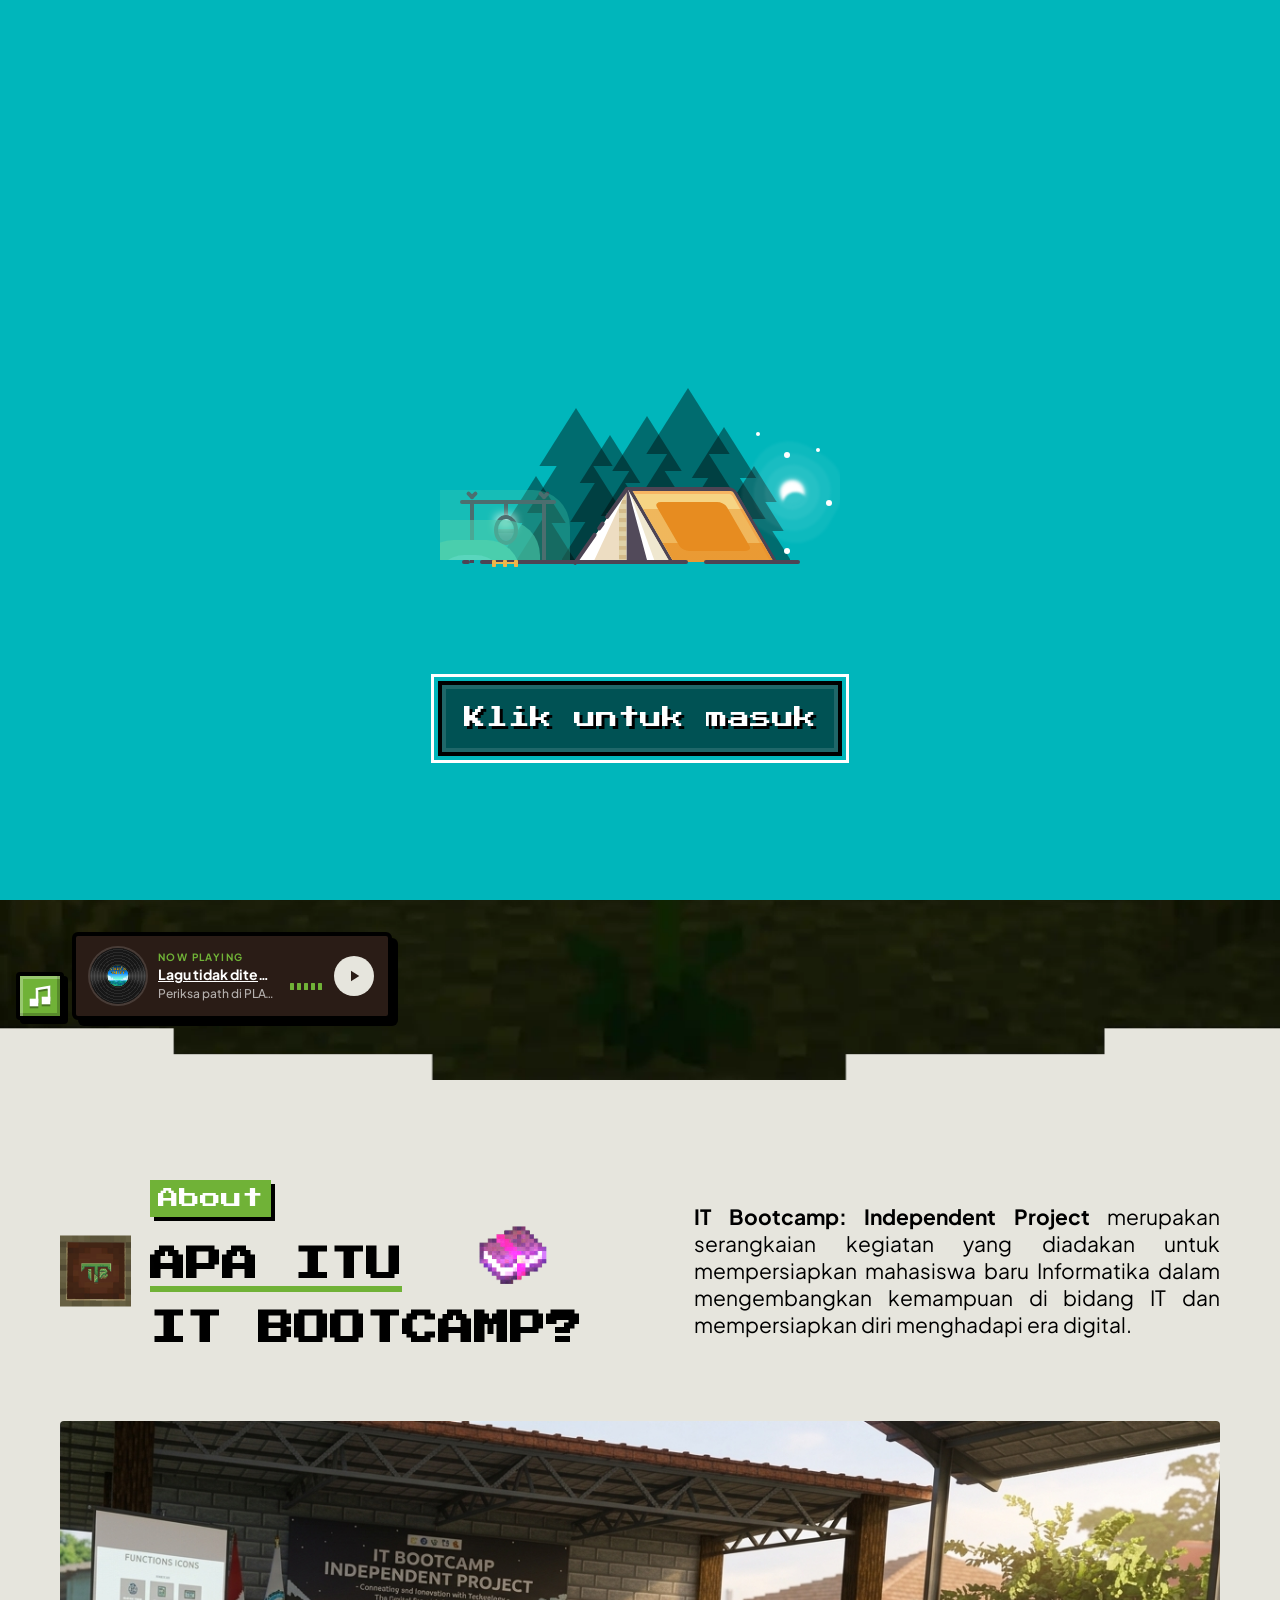
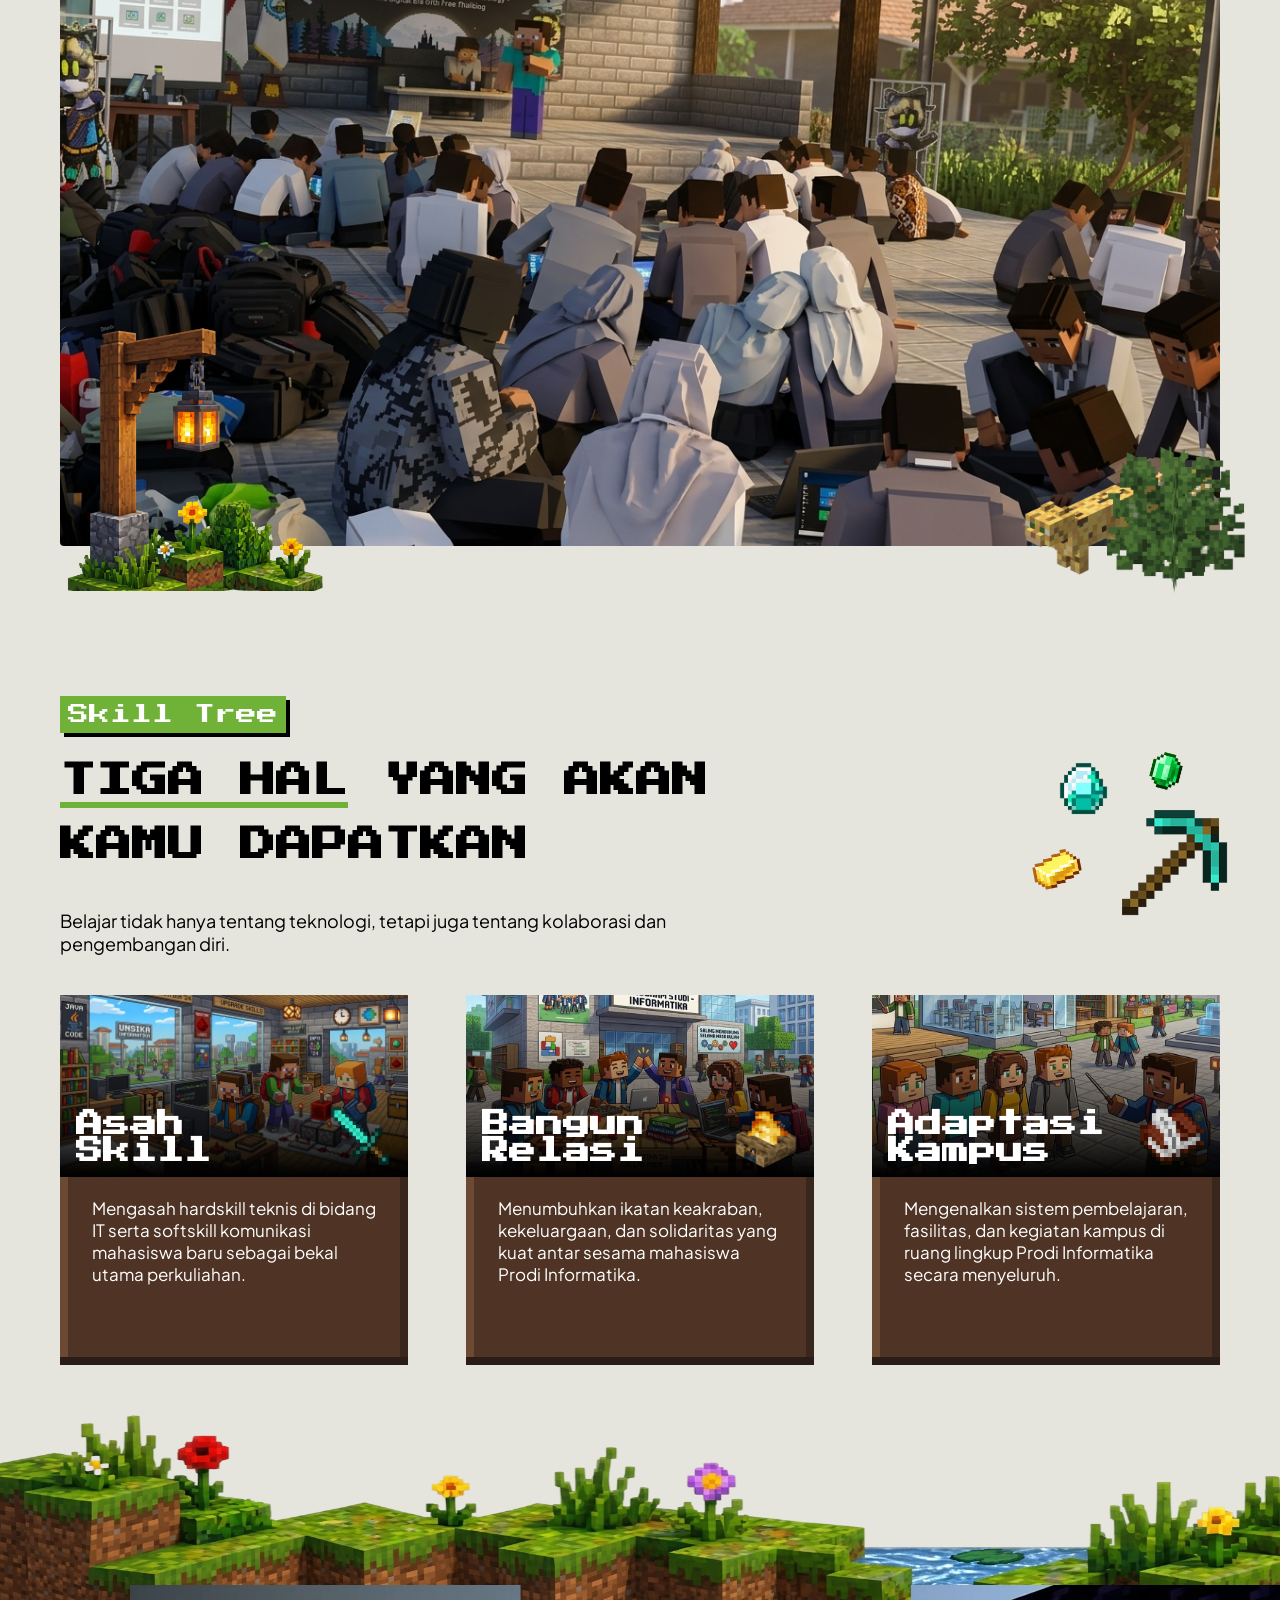
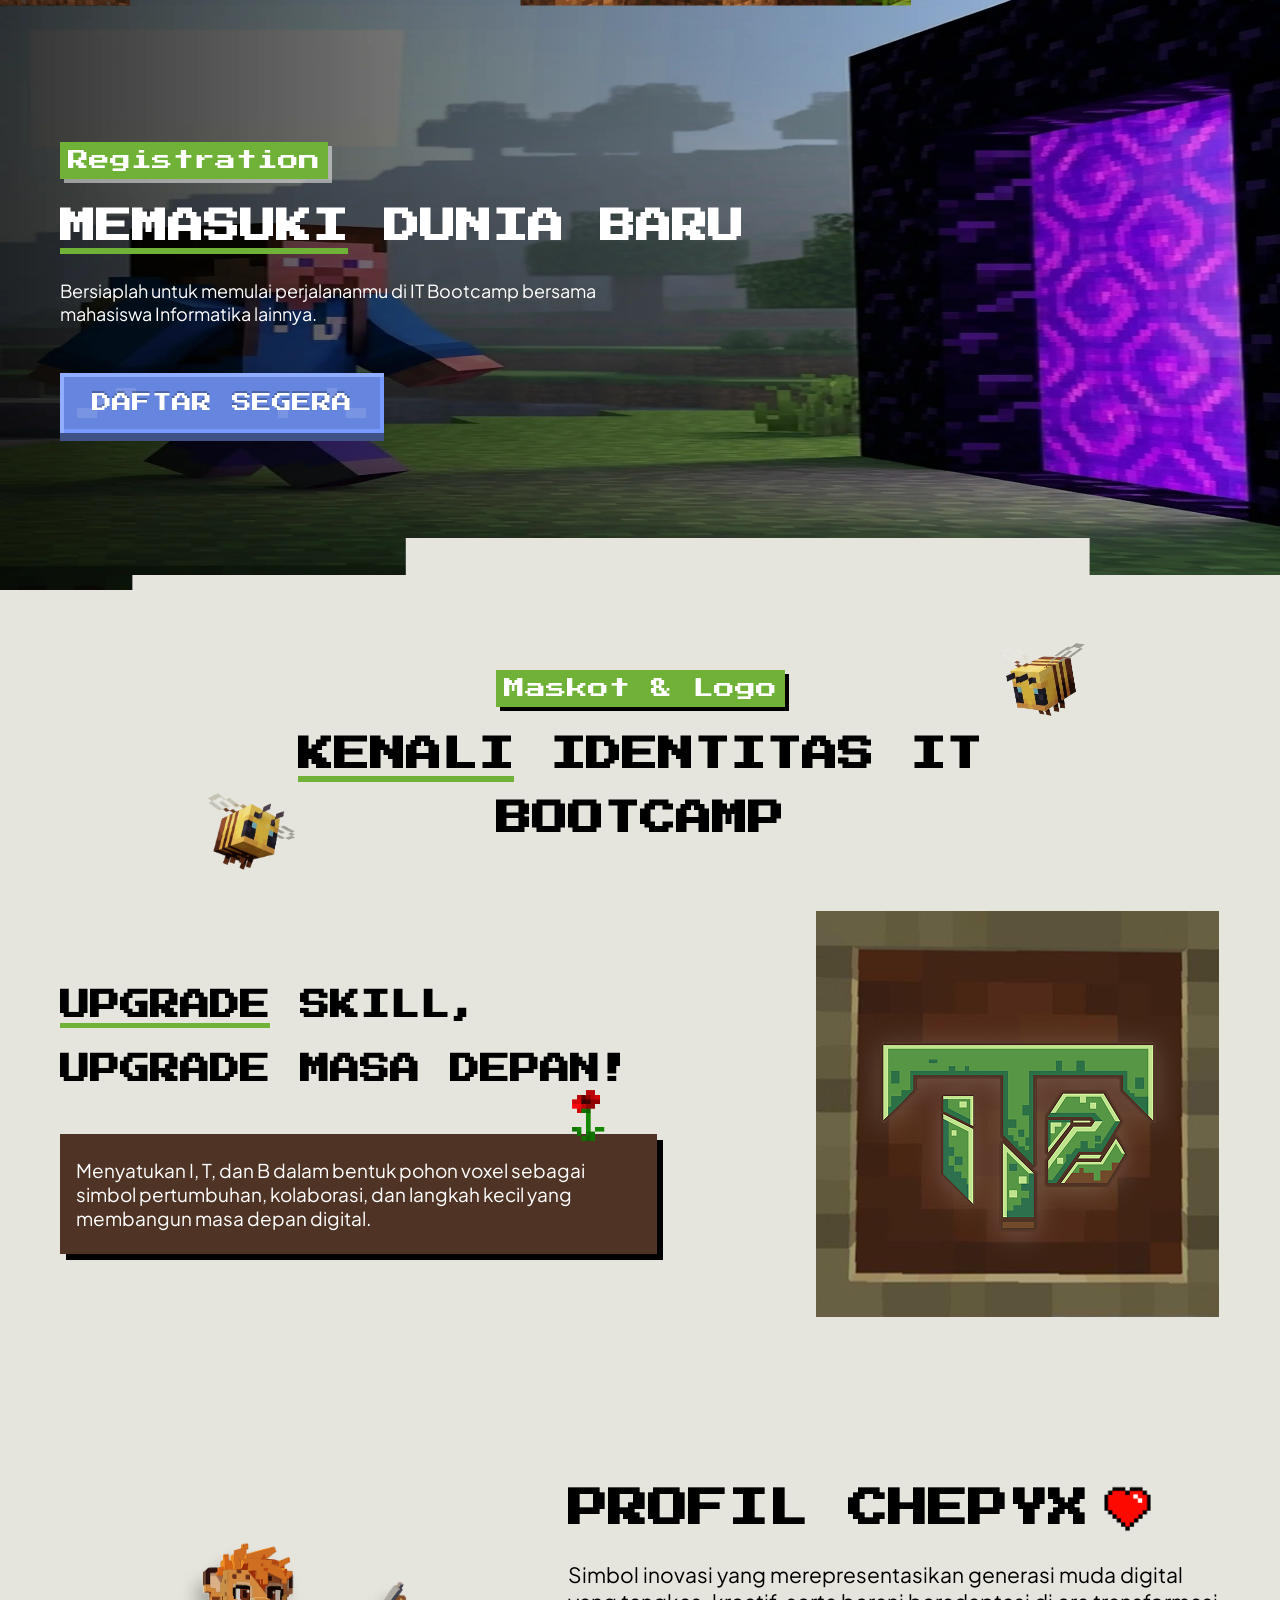
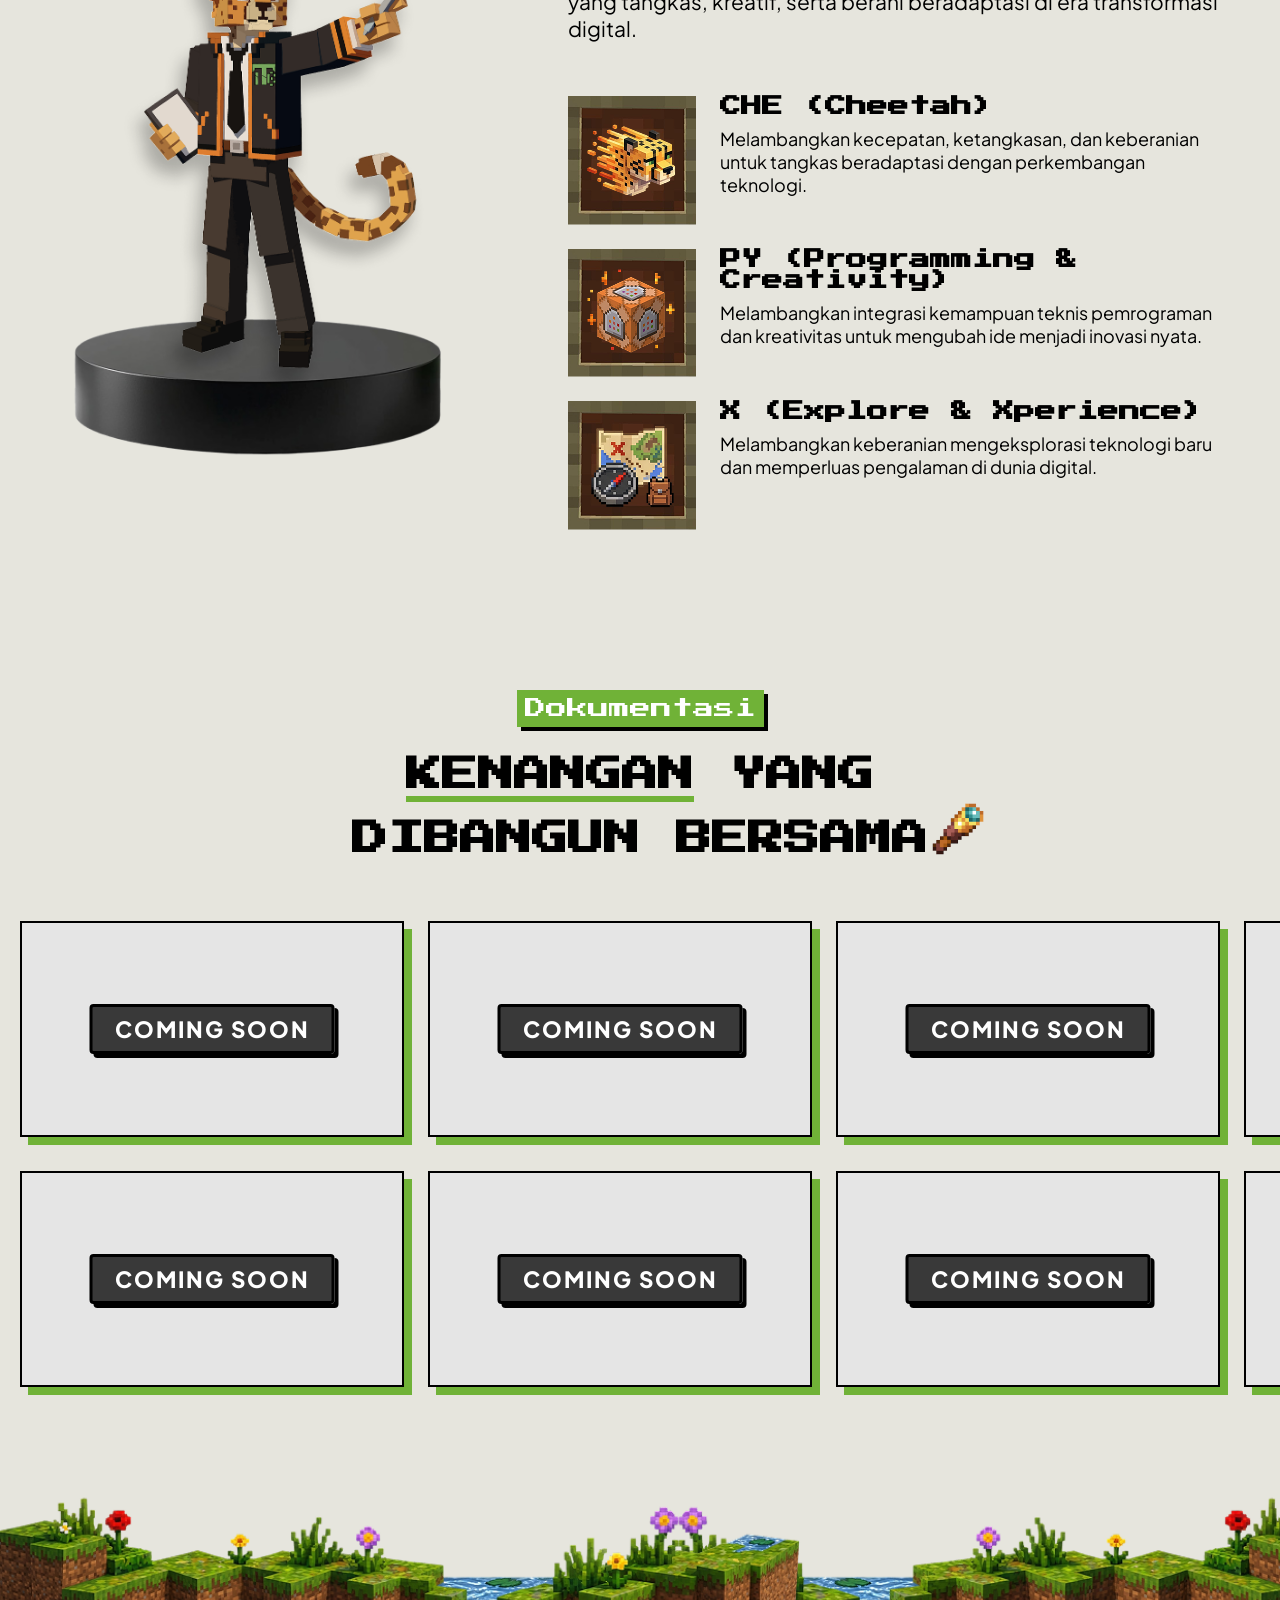
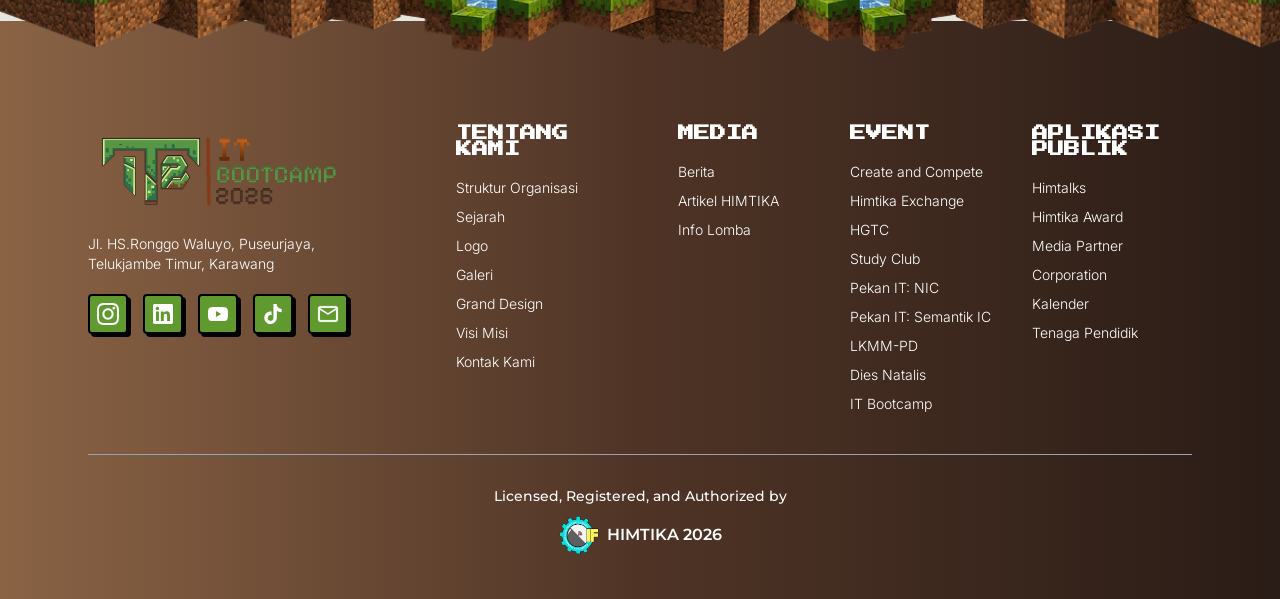
==== commit 6d29d476: "feat: finalize repair style, add music, and click sfx" ====
--- a/index.html
+++ b/index.html
@@ -8,6 +8,8 @@
     <!-- CSS -->
     <link href="assets/css/style.css" rel="stylesheet">
     <link href="assets/css/preloader.css" rel="stylesheet">
+    <link href="assets/css/music-player.css" rel="stylesheet">
+    <link href="assets/css/entry-gate.css" rel="stylesheet">
 
     <!-- font -->
     <link rel="preconnect" href="https://fonts.googleapis.com">
@@ -126,7 +128,7 @@
     <!-- Preloader End -->
 
     <!-- ============ HEADER (over hero) ============ -->
-    <header class="site-header">
+    <header id="navbar" class="site-header">
       <div class="brand">
         <div class="brand__frame">
           <img class="brand__frame-bg" src="assets/img/logo/frame_bg.jpg" alt="">
@@ -153,7 +155,12 @@
 
     <!-- ============ HERO ============ -->
     <section class="hero" id="home">
-      <img class="hero__bg" src="assets/img/background/hero_bg.png" alt="Pemandangan Minecraft">
+      <picture class="hero__bg">
+        <source media="(max-width: 768px)" srcset="assets/img/background/hero_mobile_bg.webp">
+        
+        <img src="assets/img/background/hero_bg.webp" alt="Pemandangan Minecraft">
+      </picture>
+
       <div class="hero__content">
         <div class="hero__title-group">
           <div class="hero__title-block">
@@ -185,11 +192,11 @@
             </div>
           </div>
 
-          <span class="section-badge">About</span>
+          <span style="user-select: none;" class="section-badge">About</span>
           <h2 class="section-title about__title"><u>APA ITU</u><br>IT BOOTCAMP?</h2>
 
           <!-- Gambar Buku dipindah ke dalam kolom judul agar sejajar dengan kata BOOTCAMP -->
-          <img class="about__book" src="assets/img/logo/buku.png" alt="Buku">
+          <img class="about__book" src="assets/img/logo/echanted-book.gif" alt="Buku">
         </div>
 
         <p class="about__text"><b>IT Bootcamp: Independent Project</b> merupakan serangkaian kegiatan yang diadakan untuk mempersiapkan mahasiswa baru Informatika dalam mengembangkan kemampuan di bidang IT dan mempersiapkan diri menghadapi era digital.</p>
@@ -223,7 +230,7 @@
       <div class="tujuan__cards">
         <article class="skill-card">
           <div class="skill-card__img-wrap">
-            <img class="skill-card__bg" src="assets/img/background/bg_card1.png" alt="">
+            <img class="skill-card__bg" src="assets/img/background/bg_card1.webp" alt="">
             <div class="skill-card__gradient"></div>
             <div class="skill-card__row">
               <h3 class="skill-card__title">Asah Skill</h3>
@@ -235,7 +242,7 @@
 
         <article class="skill-card">
           <div class="skill-card__img-wrap">
-            <img class="skill-card__bg" src="assets/img/background/bg_card2.png" alt="">
+            <img class="skill-card__bg" src="assets/img/background/bg_card2.webp" alt="">
             <div class="skill-card__gradient"></div>
             <div class="skill-card__row">
               <h3 class="skill-card__title">Bangun Relasi</h3>
@@ -247,7 +254,7 @@
 
         <article class="skill-card">
           <div class="skill-card__img-wrap">
-            <img class="skill-card__bg" src="assets/img/background/bg_card3.jpg" alt="">
+            <img class="skill-card__bg" src="assets/img/background/bg_card3.webp" alt="">
             <div class="skill-card__gradient"></div>
             <div class="skill-card__row">
               <h3 class="skill-card__title">Adaptasi Kampus</h3>
@@ -263,7 +270,13 @@
     <section class="pendaftaran" id="pendaftaran">
       <img class="pendaftaran__land" src="assets/img/background/bg_bunga.png" alt="">
       <div class="pendaftaran__card">
-        <img class="pendaftaran__bg" src="assets/img/background/bg_daftar.png" alt="" width="1280" height="605">
+        <picture class="pendaftaran__bg">
+          <!-- Gambar versi Mobile (di bawah 768px) -->
+          <source media="(max-width: 768px)" srcset="assets/img/background/bg_daftar_mobile.webp">
+          
+          <!-- Gambar versi Desktop (default / fallback) -->
+          <img src="assets/img/background/bg_daftar.webp" alt="Background Pendaftaran" width="1280" height="605">
+        </picture>
         <div class="pendaftaran__content">
           <div class="pendaftaran__copy">
             <div class="pendaftaran__head">
@@ -283,7 +296,7 @@
           </button>
         </div>
       </div>
-    </section>
+    </section> 
 
     <!-- ============ IDENTITAS (Maskot & Logo intro) ============ -->
     <section class="identitas" id="maskot-logo">
@@ -298,7 +311,7 @@
 
       <div class="identitas__body">
         <div class="identitas__text-col">
-          <h3 class="section-title identitas__title"><u>UPGRADE</u> SKILL UPGRADE MASA DEPAN!</h3>
+          <h3 class="section-title identitas__title"><u>UPGRADE</u> SKILL, UPGRADE MASA DEPAN!</h3>
           <p class="identitas__desc">Menyatukan I, T, dan B dalam bentuk pohon voxel sebagai simbol pertumbuhan, kolaborasi, dan langkah kecil yang membangun masa depan digital.</p>
         </div>
         <div class="identitas__frame">
@@ -310,7 +323,7 @@
     <!-- ============ MASKOT (Mini Herta) ============ -->
     <section class="maskot" id="maskot">
       <div class="maskot__figure">
-        <img src="assets/img/maskot/maskot_full.png" alt="Maskot Mini Herta">
+        <img src="assets/img/maskot/maskot_full.png" alt="Maskot Chepyx">
       </div>
       <div class="maskot__content">
         <div class="maskot__heading">
@@ -356,95 +369,220 @@
     <section class="dokumentasi" id="dokumentasi">
       <div class="dokumentasi__header">
         <span class="section-badge">Dokumentasi</span>
-        <h2 class="section-title"><u>KENANGAN</u> YANG DIBANGUN BERSAMA</h2>
+        <h2 class="section-title dokumentasi-title"><u>KENANGAN</u> YANG DIBANGUN BERSAMA</h2>
       </div>
       <img class="dokumentasi__icon" src="assets/img/icon/lensa.png" alt="">
-      <div class="dokumentasi__grid" id="dokumentasi2">
-        <div></div><div></div><div></div>
-        <div></div><div></div><div></div>
-      </div>
+
+      <!-- Slider Baris 1 (Berjalan ke Kiri - Rasio 16:9 Seragam) -->
+      <div class="slider">
+        <div class="slide-track" id="slide-track-1">
+            <!-- Foto Asli Baris 1 (7 Items) -->
+          <div class="slide slide-wide">
+              <div class="coming-soon">COMING SOON</div>
+              <!-- <div class="dok-overlay">Klik untuk selengkapnya</div> -->
+              <!-- <img src="assets/images/documentation/agate-1.webp" alt="dokumentasi" loading="lazy" class="image" /> -->
+          </div>
+          <div class="slide slide-wide">
+              <div class="coming-soon">COMING SOON</div>
+              <!-- <div class="dok-overlay">Klik untuk selengkapnya</div> -->
+              <!-- <img src="assets/images/documentation/agate-2.webp" alt="dokumentasi" loading="lazy" class="image" /> -->
+          </div>
+          <div class="slide slide-wide">
+              <div class="coming-soon">COMING SOON</div>
+              <!-- <div class="dok-overlay">Klik untuk selengkapnya</div> -->
+              <!-- <img src="assets/images/documentation/agate-3.webp" alt="dokumentasi" loading="lazy" class="image" /> -->
+          </div>
+          <div class="slide slide-wide">
+              <div class="coming-soon">COMING SOON</div>
+              <!-- <div class="dok-overlay">Klik untuk selengkapnya</div> -->
+              <!-- <img src="assets/images/documentation/agate-4.webp" alt="dokumentasi" loading="lazy" class="image" /> -->
+          </div>
+          <div class="slide slide-wide">
+              <div class="coming-soon">COMING SOON</div>
+              <!-- <div class="dok-overlay">Klik untuk selengkapnya</div> -->
+              <!-- <img src="assets/images/documentation/agate-5.webp" alt="dokumentasi" loading="lazy" class="image" /> -->
+          </div>
+          <div class="slide slide-wide">
+              <div class="coming-soon">COMING SOON</div>
+              <!-- <div class="dok-overlay">Klik untuk selengkapnya</div> -->
+              <!-- <img src="assets/images/documentation/agate-6.webp" alt="dokumentasi" loading="lazy" class="image" /> -->
+          </div>
+          <div class="slide slide-wide">
+              <div class="coming-soon">COMING SOON</div>
+              <!-- <div class="dok-overlay">Klik untuk selengkapnya</div> -->
+              <!-- <img src="assets/images/documentation/agate-7.webp" alt="dokumentasi" loading="lazy" class="image" /> -->
+          </div>
+        </div>
+      </div>
+
+      <!-- <span class="mobile-hint">Klik gambar untuk selengkapnya</span> -->
+
+      <!-- Slider Baris 2 (Berjalan ke Kanan / Berlawanan - Rasio 16:9 Seragam) -->
+      <div class="slider">
+        <div class="slide-track-2" id="slide-track-2">
+          <!-- Foto Asli Baris 2 (7 Items) -->
+          <div class="slide slide-wide">
+              <div class="coming-soon">COMING SOON</div>
+              <!-- <div class="dok-overlay">Klik untuk selengkapnya</div> -->
+              <!-- <img src="assets/images/documentation/hgtc-1.webp" alt="dokumentasi" loading="lazy" class="image-2" /> -->
+          </div>
+          <div class="slide slide-wide">
+              <div class="coming-soon">COMING SOON</div>
+              <!-- <div class="dok-overlay">Klik untuk selengkapnya</div> -->
+              <!-- <img src="assets/images/documentation/hgtc-2.webp" alt="dokumentasi" loading="lazy" class="image-2" /> -->
+          </div>
+          <div class="slide slide-wide">
+              <div class="coming-soon">COMING SOON</div>
+              <!-- <div class="dok-overlay">Klik untuk selengkapnya</div> -->
+              <!-- <img src="assets/images/documentation/hgtc-3.webp" alt="dokumentasi" loading="lazy" class="image-2" /> -->
+          </div>
+          <div class="slide slide-wide">
+              <div class="coming-soon">COMING SOON</div>
+              <!-- <div class="dok-overlay">Klik untuk selengkapnya</div> -->
+              <!-- <img src="assets/images/documentation/hgtc-4.webp" alt="dokumentasi" loading="lazy" class="image-2" /> -->
+          </div>
+          <div class="slide slide-wide">
+              <div class="coming-soon">COMING SOON</div>
+              <!-- <div class="dok-overlay">Klik untuk selengkapnya</div> -->
+              <!-- <img src="assets/images/documentation/hgtc-5.webp" alt="dokumentasi" loading="lazy" class="image-2" /> -->
+          </div>
+          <div class="slide slide-wide">
+              <div class="coming-soon">COMING SOON</div>
+              <!-- <div class="dok-overlay">Klik untuk selengkapnya</div> -->
+              <!-- <img src="assets/images/documentation/hgtc-6.webp" alt="dokumentasi" loading="lazy" class="image-2" /> -->
+          </div>
+          <div class="slide slide-wide">
+              <div class="coming-soon">COMING SOON</div>
+              <!-- <div class="dok-overlay">Klik untuk selengkapnya</div> -->
+              <!-- <img src="assets/images/documentation/hgtc-7.webp" alt="dokumentasi" loading="lazy" class="image-2" /> -->
+          </div>
+        </div>
+      </div>
+
+      <!-- Popup Viewer Baris 1 -->
+      <div class="popup" id="popup-1">
+        <span class="close-btn" id="close-btn-1">
+            <svg viewBox="0 0 56.326 56.326" xmlns="http://www.w3.org/2000/svg" fill="#000000"><path d="M477.613,422.087l25.6-25.6a1.5,1.5,0,0,0-2.122-2.121l-25.6,25.6-25.6-25.6a1.5,1.5,0,1,0-2.121,2.121l25.6,25.6-25.6,25.6a1.5,1.5,0,0,0,2.121,2.122l25.6-25.6,25.6,25.6a1.5,1.5,0,0,0,2.122-2.122Z" transform="translate(-447.328 -393.924)"></path></svg>
+        </span>
+        <button class="arrow-btn left-arrow" id="left-arrow-1"><img src="assets/img/icon/arrow.png" alt="Left Arrow"></button>
+        <button class="arrow-btn right-arrow" id="right-arrow-1"><img src="assets/img/icon/arrow.png" alt="Right Arrow"></button>
+        <img src="" class="large-image" id="large-image-1" alt="Dokumentasi Preview">
+        <h1 class="index" id="index-1">01</h1>
+      </div>
+
+      <!-- Popup Viewer Baris 2 -->
+      <div class="popup-2" id="popup-2">
+        <span class="close-btn-2" id="close-btn-2">
+            <svg viewBox="0 0 56.326 56.326" xmlns="http://www.w3.org/2000/svg" fill="#000000"><path d="M477.613,422.087l25.6-25.6a1.5,1.5,0,0,0-2.122-2.121l-25.6,25.6-25.6-25.6a1.5,1.5,0,1,0-2.121,2.121l25.6,25.6-25.6,25.6a1.5,1.5,0,0,0,2.121,2.122l25.6-25.6,25.6,25.6a1.5,1.5,0,0,0,2.122-2.122Z" transform="translate(-447.328 -393.924)"></path></svg>
+        </span>
+        <button class="arrow-btn-2 left-arrow-2" id="left-arrow-2"><img src="assets/images/icons/arrow.png" alt="Left Arrow"></button>
+        <button class="arrow-btn-2 right-arrow-2" id="right-arrow-2"><img src="assets/images/icons/arrow.png" alt="Right Arrow"></button>
+        <img src="" class="large-image-2" id="large-image-2" alt="Dokumentasi Preview">
+        <h1 class="index-2" id="index-2">01</h1>
+      </div>
+
     </section>
 
     <!-- ============ FOOTER ============ -->
     <footer class="site-footer">
-      <div class="footer__inner">
-        <div class="footer__top">
-          <div class="footer__brand">
-            <div class="footer__brand-logo">
-              <div class="footer__brand-logo-img">
-                <img src="assets/img/logo/logo_itb.png" alt="Logo IT Bootcamp">
-              </div>
-              <span class="footer__brand-name">IT Bootcamp</span>
-            </div>
-            <p class="footer__address">Jl. HS.Ronggo Waluyo, Puseurjaya, Telukjambe Timur, Karawang</p>
-            <div class="footer__socials">
-              <a class="footer__social" href="#" aria-label="Instagram"><img src="assets/img/icon/ig.png" alt=""></a>
-              <a class="footer__social" href="#" aria-label="TikTok"><img src="assets/img/icon/tiktok.png" alt=""></a>
-              <a class="footer__social" href="#" aria-label="LinkedIn"><img src="assets/img/icon/lkdin.png" alt=""></a>
-              <a class="footer__social" href="#" aria-label="YouTube"><img src="assets/img/icon/yt.png" alt=""></a>
-              <a class="footer__social" href="#" aria-label="Email"><img src="assets/img/icon/email.png" alt=""></a>
-            </div>
-          </div>
-
-          <div class="footer__links">
-            <div class="footer__col">
-              <p class="footer__col-title">Tentang Kami</p>
-              <div class="footer__col-list">
-                <span>Struktur Organisasi</span>
-                <span>Sejarah</span>
-                <span>Logo</span>
-                <span>Galeri</span>
-                <span>Grand Design</span>
-                <span>Visi Misi</span>
-                <span>Kontak Kami</span>
-              </div>
-            </div>
-            <div class="footer__col">
-              <p class="footer__col-title">Media</p>
-              <div class="footer__col-list">
-                <span>Berita</span>
-                <span>Beasiswa</span>
-                <span>Artikel HIMTIKA</span>
-                <span>Kegiatan Mahasiswa</span>
-              </div>
-            </div>
-            <div class="footer__col">
-              <p class="footer__col-title">Aplikasi Publik</p>
-              <div class="footer__col-list">
-                <span>Himtalks</span>
-                <span>Hikode</span>
-                <span>Corporation</span>
-                <span>Media Partner</span>
-                <span>Study Club</span>
-                <span>Tenaga Pendidik</span>
-              </div>
-            </div>
-            <div class="footer__col">
-              <p class="footer__col-title">Event</p>
-              <div class="footer__col-list">
-                <span>Pekan IT</span>
-                <span>SEMANTIK</span>
-                <span>Open project</span>
-                <span>Diesnatalis</span>
-                <span>LKMM-PD</span>
-                <span>IT Bootcamp</span>
-                <span>HGTC</span>
-              </div>
-            </div>
-          </div>
-        </div>
-
-        <div class="footer__divider"></div>
-
-        <div class="footer__license">
-          <p class="footer__license-text">Licensed, Registered and authorized by</p>
-          <div class="footer__license-brand">
-            <img src="https://www.figma.com/api/mcp/asset/f7aff941-ff33-46f1-ad49-f6f73d8f6bdf.png" alt="Logo HIMTIKA">
-            <span>HIMTIKA 2026</span>
-          </div>
-        </div>
-      </div>
+      <img class="footer__land" src="assets/img/background/footer-grass-block.png" alt="">
+        <div class="footer-container">
+            <div class="footer-main-row">
+                <div class="footer-brand-col">
+                    <div class="brand-content">
+                        <div class="logo-address-group">
+                            <img src="assets/img/logo/logo_itb_full.png" alt="Logo IT Bootcamp" class="footer-logo" />
+                            <p class="footer-address">Jl. HS.Ronggo Waluyo, Puseurjaya, Telukjambe Timur, Karawang</p>
+                        </div>
+                        <div class="footer-social-wrapper">
+                            <a href="https://www.instagram.com/himtika_unsika" target="_blank" class="footer-social-link">
+                                <svg width="22" viewBox="0 0 24 24" fill="currentColor" xmlns="http://www.w3.org/2000/svg"><path d="M12 0C8.74 0 8.333.015 7.053.072 5.775.132 4.905.333 4.14.63c-.789.306-1.459.717-2.126 1.384S.935 3.35.63 4.14C.333 4.905.131 5.775.072 7.053.012 8.333 0 8.74 0 12s.015 3.667.072 4.947c.06 1.277.261 2.148.558 2.913.306.788.717 1.459 1.384 2.126.667.666 1.336 1.079 2.126 1.384.766.296 1.636.499 2.913.558C8.333 23.988 8.74 24 12 24s3.667-.015 4.947-.072c1.277-.06 2.148-.262 2.913-.558.788-.306 1.459-.718 2.126-1.384.666-.667 1.079-1.335 1.384-2.126.296-.765.499-1.636.558-2.913.06-1.28.072-1.687.072-4.947s-.015-3.667-.072-4.947c-.06-1.277-.262-2.149-.558-2.913-.306-.789-.718-1.459-1.384-2.126C21.319 1.347 20.651.935 19.86.63c-.765-.297-1.636-.499-2.913-.558C15.667.012 15.26 0 12 0zm0 2.16c3.203 0 3.585.016 4.85.071 1.17.055 1.805.249 2.227.415.562.217.96.477 1.382.896.419.42.679.819.896 1.381.164.422.36 1.057.413 2.227.057 1.266.07 1.646.07 4.85s-.015 3.585-.074 4.85c-.061 1.17-.256 1.805-.421 2.227-.224.562-.479.96-.899 1.382-.419.419-.824.679-1.38.896-.42.164-1.065.36-2.235.413-1.274.057-1.649.07-4.859.07-3.211 0-3.586-.015-4.859-.074-1.171-.061-1.816-.256-2.236-.421-.569-.224-.96-.479-1.379-.899-.421-.419-.69-.824-.9-1.38-.165-.42-.359-1.065-.42-2.235-.045-1.26-.061-1.649-.061-4.844 0-3.196.016-3.586.061-4.861.061-1.17.255-1.814.42-2.234.21-.57.479-.96.9-1.381.419-.419.81-.689 1.379-.898.42-.166 1.051-.361 2.221-.421 1.275-.045 1.65-.06 4.859-.06l.045.03zm0 3.678c-3.405 0-6.162 2.76-6.162 6.162 0 3.405 2.76 6.162 6.162 6.162 3.405 0 6.162-2.76 6.162-6.162 0-3.405-2.76-6.162-6.162-6.162zM12 16c-2.21 0-4-1.79-4-4s1.79-4 4-4 4 1.79 4 4-1.79 4-4 4zm7.846-10.405c0 .795-.646 1.44-1.44 1.44-.795 0-1.44-.646-1.44-1.44 0-.794.646-1.439 1.44-1.439.793-.001 1.44.645 1.44 1.439z" /></svg>
+                            </a>
+                            <a href="https://www.linkedin.com/company/himtikaofficial/" target="_blank" class="footer-social-link">
+                                <svg width="20" viewBox="0 0 24 24" fill="currentColor" xmlns="http://www.w3.org/2000/svg"><path d="M22.2235 0H1.772C0.792 0 0 0.7735 0 1.73V22.265C0 23.222 0.792 24 1.772 24H22.2235C23.2035 24 24 23.222 24 22.27V1.73C24 0.773 23.203 0 22.2235 0ZM7.12 20.4515H3.558V8.9955H7.1205L7.12 20.4515ZM5.339 7.435C5.06781 7.43546 4.79918 7.38246 4.54849 7.27903C4.29779 7.17559 4.06995 7.02376 3.87798 6.83221C3.686 6.64065 3.53367 6.41314 3.4297 6.16267C3.32572 5.9122 3.27213 5.64369 3.272 5.3725C3.27213 5.10131 3.32572 4.8328 3.4297 4.58233C3.53367 4.33186 3.686 4.10435 3.87798 3.91279C4.06995 3.72124 4.29779 3.56941 4.54849 3.46597C4.79918 3.36254 5.06781 3.30954 5.339 3.31C5.88601 3.31 6.41061 3.5273 6.79741 3.91409C7.1842 4.30089 7.4015 4.82549 7.4015 5.3725C7.4015 5.91951 7.1842 6.44411 6.79741 6.83091C6.41061 7.2177 5.88601 7.435 5.339 7.435ZM20.4515 20.452H16.894V14.883C16.894 13.5565 16.8705 11.8455 15.042 11.8455C13.1905 11.8455 12.9095 13.2935 12.9095 14.789V20.4515H9.356V8.9955H12.769V10.5605H12.8155C13.289 9.6605 14.4515 8.7095 16.181 8.7095C19.786 8.7095 20.4515 11.0815 20.4515 14.1655V20.452Z" /></svg>
+                            </a>
+                            <a href="https://www.youtube.com/@HimtikaOfficial" target="_blank" class="footer-social-link">
+                                <svg width="20" viewBox="0 0 24 24" fill="currentColor" xmlns="http://www.w3.org/2000/svg"><path d="M23.498 6.186a3.016 3.016 0 0 0-2.122-2.136C19.505 3.545 12 3.545 12 3.545s-7.505 0-9.377.505A3.017 3.017 0 0 0 .502 6.186C0 8.07 0 12 0 12s0 3.93.502 5.814a3.016 3.016 0 0 0 2.122 2.136c1.871.505 9.376.505 9.376.505s7.505 0 9.377-.505a3.015 3.015 0 0 0 2.122-2.136C24 15.93 24 12 24 12s0-3.93-.502-5.814zM9.545 15.568V8.432L15.818 12l-6.273 3.568z" /></svg>
+                            </a>
+                            <a href="https://www.tiktok.com/@himtika_unsika" target="_blank" class="footer-social-link">
+                                <svg width="20" viewBox="0 0 24 24" fill="currentColor" xmlns="http://www.w3.org/2000/svg"><path d="M12.525.02c1.31-.02 2.61-.01 3.91-.02.08 1.53.63 3.09 1.75 4.17 1.12 1.11 2.7 1.62 4.24 1.79v4.03c-1.44-.05-2.89-.35-4.2-.97-.57-.26-1.1-.59-1.62-.93-.01 2.92.01 5.84-.02 8.75-.08 1.4-.54 2.79-1.35 3.94-1.31 1.92-3.58 3.17-5.91 3.21-1.43.08-2.86-.31-4.08-1.03-2.02-1.19-3.44-3.37-3.65-5.71-.02-.5-.03-1-.01-1.49.18-1.9 1.12-3.72 2.58-4.96 1.66-1.44 3.98-2.13 6.15-1.72.02 1.48-.04 2.96-.04 4.44-.99-.32-2.15-.23-3.02.37-.63.41-1.11 1.04-1.36 1.75-.21.51-.15 1.07-.14 1.61.24 1.64 1.82 3.02 3.5 2.87 1.12-.01 2.19-.66 2.77-1.61.19-.33.4-.67.41-1.06.1-1.79.06-3.57.07-5.36.01-4.03-.01-8.05.02-12.07z" /></svg>
+                            </a>
+                            <a href="https://mail.google.com/mail/?view=cm&fs=1&to=himtika@unsika.ac.id" target="_blank" class="footer-social-link">
+                                <svg width="24" viewBox="0 0 28 28" fill="currentColor" xmlns="http://www.w3.org/2000/svg"><path d="M4.66626 5.1665H23.3333C24.3403 5.1665 25.1661 5.99247 25.1663 6.99951V20.9995C25.1663 22.0067 24.3404 22.8335 23.3333 22.8335H4.66626C3.65922 22.8333 2.83325 22.0066 2.83325 20.9995V6.99951C2.83342 6.05552 3.55932 5.27085 4.47974 5.17627L4.66626 5.1665ZM23.0686 8.90869L13.9993 14.5767L4.93188 8.90869L4.16626 8.43115V21.4995H23.8333V8.43115L23.0686 8.90869ZM4.40161 7.42432L13.7346 13.2573L14.0002 13.4224L14.2649 13.2573L23.5979 7.42432L25.0764 6.49951H2.9231L4.40161 7.42432Z" fill="currentColor" stroke="currentColor"/></svg>
+                            </a>
+                        </div>
+                    </div>
+                </div>
+
+                <div class="footer-grid-col">
+                    <div class="footer-links-grid">
+                        <div class="link-group tentang-kami">
+                            <div>
+                                <h3 class="group-title">TENTANG KAMI</h3>
+                                <ul class="group-list">
+                                    <li><a href="https://himtika.cs.unsika.ac.id/struktur-organisasi">Struktur Organisasi</a></li>
+                                    <li><a href="https://himtika.cs.unsika.ac.id/sejarah-himtika">Sejarah</a></li>
+                                    <li><a href="https://himtika.cs.unsika.ac.id/logo-himtika">Logo</a></li>
+                                    <li><a href="https://himtika.cs.unsika.ac.id/galeri-himtika">Galeri</a></li>
+                                    <li><a href="https://himtika.cs.unsika.ac.id/grand-design-himtika">Grand Design</a></li>
+                                    <li><a href="https://himtika.cs.unsika.ac.id/visi-misi">Visi Misi</a></li>
+                                    <li><a href="https://himtika.cs.unsika.ac.id/kontak-kami">Kontak Kami</a></li>
+                                </ul>
+                            </div>
+                        </div>
+                        <div class="link-group align-right-lg media-hp-footer">
+                            <div>
+                                <h3 class="group-title">MEDIA</h3>
+                                <ul class="group-list">
+                                    <li><a href="https://www.instagram.com/himtika_unsika/" target="_blank">Berita</a></li>
+                                    <li><a href="https://himtika.cs.unsika.ac.id/hikode/" target="_blank">Artikel HIMTIKA</a></li>
+                                    <li><a href="https://www.instagram.com/cnc_himtika/" target="_blank">Info Lomba</a></li>
+                                </ul>
+                            </div>
+                        </div>
+                        <div class="link-group align-center-lg">
+                            <div>
+                                <h3 class="group-title">EVENT</h3>
+                                <ul class="group-list">
+                                    <li><a href="https://himtika.cs.unsika.ac.id/open-project/" target="_blank">Create and Compete</a></li>
+                                    <li><a href="https://himtika.cs.unsika.ac.id/himtika-exchange/" target="_blank">Himtika Exchange</a></li>
+                                    <li><a href="https://himtika.cs.unsika.ac.id/hgtc/" target="_blank">HGTC</a></li>
+                                    <li><a href="https://himtika.cs.unsika.ac.id/studyclub/" target="_blank">Study Club</a></li>
+                                    <li><a href="https://himtika.cs.unsika.ac.id/pekan-it/" target="_blank">Pekan IT: NIC</a></li>
+                                    <li><a href="https://himtika.cs.unsika.ac.id/pekan-it/detail-semantik/" target="_blank">Pekan IT: Semantik IC</a></li>
+                                    <li><a href="https://himtika.cs.unsika.ac.id/lkmmpd/" target="_blank">LKMM-PD</a></li>
+                                    <li><a href="https://himtika.cs.unsika.ac.id/diesnatalis/" target="_blank">Dies Natalis</a></li>
+                                    <li><a href="https://himtika.cs.unsika.ac.id/it-bootcamp/" target="_blank">IT Bootcamp</a></li>
+                                </ul>
+                            </div>
+                        </div>
+                        <div class="link-group align-right-lg aplikasi-publik">
+                            <div>
+                                <h3 class="group-title">APLIKASI PUBLIK</h3>
+                                <ul class="group-list">
+                                    <li><a href="https://himtalks.vercel.app/himtalks" target="_blank">Himtalks</a></li>
+                                    <li><a href="https://himtika.cs.unsika.ac.id/himtika-awards/" target="_blank">Himtika Award</a></li>
+                                    <li><a href="https://himtika.cs.unsika.ac.id/media-partner/" target="_blank">Media Partner</a></li>
+                                    <li><a href="https://himtika.cs.unsika.ac.id/corporation/" target="_blank">Corporation</a></li>
+                                    <li><a href="https://himtika.cs.unsika.ac.id/kalender/" target="_blank">Kalender</a></li>
+                                    <li><a href="https://himtika.cs.unsika.ac.id/dosen/" target="_blank">Tenaga Pendidik</a></li>
+                                </ul>
+                            </div>
+                        </div>
+                    </div>
+                </div>
+            </div>
+
+            <div class="footer-bottom">
+                <p class="copyright-text">Licensed, Registered, and Authorized by</p>
+                <div class="authorized-brand">
+                    <img src="assets/img/logo/HIMTIKA.webp" alt="HIMTIKA" class="mini-logo" />
+                    <span>HIMTIKA 2026</span>
+                </div>
+            </div>
+        </div>
     </footer>
+    <!-- Footer End -->
 
     <!-- Back To HIMTIKA Button -->
     <div class="Btn-parent">
@@ -466,8 +604,40 @@
     </div>
     <!-- Back To HIMTIKA Button -->
 
+    <!-- Music Player -->
+    <div id="music-player" class="music-player" role="region" aria-label="Music player">
+        <button type="button" id="mp-toggle" class="music-player__toggle" aria-expanded="false" aria-controls="mp-panel" aria-label="Buka music player">
+            <svg viewBox="0 0 24 24" fill="none" stroke="currentColor" stroke-width="2.6" stroke-linecap="square" stroke-linejoin="miter" aria-hidden="true"><path d="M9 18V5l12-2v13"/><rect x="3" y="16" width="6" height="5" fill="currentColor"/><rect x="15" y="14" width="6" height="5" fill="currentColor"/></svg>
+        </button>
+
+        <div id="mp-panel" class="music-player__panel">
+            <div class="music-player__card">
+                <div class="music-player__disc">
+                    <img id="mp-cover" class="music-player__cover" alt="" hidden>
+                </div>
+
+                <div class="music-player__info">
+                    <span class="music-player__label">Now Playing</span>
+                    <strong id="mp-title" class="music-player__title">Memuat…</strong>
+                    <span id="mp-artist" class="music-player__artist"></span>
+                </div>
+
+                <div class="music-player__eq" aria-hidden="true">
+                    <span></span><span></span><span></span><span></span><span></span>
+                </div>
+
+                <button type="button" id="mp-play" class="music-player__play" aria-label="Putar musik">
+                    <svg class="music-player__icon-play" viewBox="0 0 24 24" aria-hidden="true"><path d="M8 5v14l11-7z" fill="currentColor"/></svg>
+                    <svg class="music-player__icon-pause" viewBox="0 0 24 24" aria-hidden="true"><path d="M6 5h4v14H6zM14 5h4v14h-4z" fill="currentColor"/></svg>
+                </button>
+            </div>
+        </div>
+    </div>
+    <!-- Music Player -->
+
     <!-- JS -->
-    <script src="assets/js/googlesheet.js"></script>
+    <script src="assets/js/entry-gate.js"></script>
     <script src="assets/js/script.js"></script>
+    <script src="assets/js/music-player.js"></script>
 </body>
 </html>
--- a/assets/css/style.css
+++ b/assets/css/style.css
@@ -1,13 +1,14 @@
 /* default */
 body {
-	margin:0px;
-	padding:0px;
+	margin:0;
+	padding:0;
 	box-sizing: border-box;
 	background-color: #fff;
 	font-family: "plus-jakarta-sans", sans-serif;
   overflow-x: hidden;
   width: 100%;
 }
+*, *::before, *::after { box-sizing: border-box; }
 * {
     margin: 0;
     padding: 0;
@@ -23,7 +24,6 @@
 ::-webkit-scrollbar {
 	display: none; /* Hide scrollbar for Chrome, Safari and Opera */
 }
-
 
 ul,li{
 	list-style:none;
@@ -470,7 +470,7 @@
     right: 8%;
 }
 .slider {
-  width: 85%;
+  /* width: 85%; */
   overflow: hidden;
   padding: 20px;
   position: relative;
@@ -551,148 +551,6 @@
     cursor: pointer;
 }
 
-
-/* =============== section Footer ================ */
-footer {
-    background: linear-gradient(180deg, #4A320E, #E29738);
-    color: white;
-    padding: 20px 0; /* Tambah padding atas bawah */
-}
-
-.footer-container {
-    display: flex;
-    position: relative;
-    justify-content: space-around;
-    flex-wrap: wrap;
-    flex-direction: row;
-    max-width: 1200px;
-    margin: 0 auto;
-    padding: 0 20px; /* Tambah padding horizontal */
-}
-
-.footer-text{
-    display: flex;
-    position: relative;
-    flex-wrap: wrap;
-    gap: 140px;
-    padding: 30px 20px 0 250px;
-}
-
-.footer-section h4 {
-    font-size: 1.3em;
-    margin-bottom: 10px;
-    font-family: "Figtree";
-}
-
-.footer-section ul {
-    padding: 0; /* Hapus default padding UL */
-}
-
-.footer-section ul li {
-    list-style: none;
-    margin: 15px 0;
-}
-
-.footer-section ul li a {
-    color: white;
-    font-family: "Figtree";
-    text-decoration: none;
-    transition: color 0.3s ease;
-    font-size: 1.0em;
-}
-
-.footer-section ul li a:hover {
-    color: #b3b3b3;
-}
-
-.logo-section {
-    text-align: center;
-    max-width: 170px;
-    margin: 20px 0 0 40px;
-}
-
-.logo-footer {
-    width: 170px;
-    height: 170px;
-    justify-content: center;
-}
-
-.logo-section h3 {
-  margin: 0;
-  font-size: 1.8em;
-  letter-spacing: 1px;
-  font-family: "Figtree";
-}
-
-.footer-bottom {
-    display: flex;
-    flex-direction: column;
-    align-items: center;
-    padding: 10px 20px;
-}
-
-.footer-line {
-    width: 100%;
-    height: 5px;
-    background-color: rgb(255, 255, 255);
-    margin-bottom: 10px;
-}
-
-.footer-bottom p {
-    margin: 5px 0;
-    color: white;
-    font-size: 18px;
-    text-align: center;
-    font-family: "Figtree";
-}
-
-.footer-logo-container {
-    display: flex;
-    align-items: center;
-}
-
-.footer-logo {
-    max-width: 50px;
-    margin: 10px 10px 10px 0;
-}
-
-.footer-logo-container p {
-    margin: 0;
-    color: white;
-    font-size: 18px;
-    font-family: "Figtree";
-}
-
-.social-icons {
-    display: flex;
-    justify-content: center;
-    margin-top: 5px;
-}
-
-.social-icons a {
-    text-decoration: none;
-    color: white;
-    margin: 0 5px;
-    font-size: 20px;
-    transition: color 0.3s ease;
-    background-color: #ffffff0c;
-    border-radius: 50%;
-    line-height: 2px;
-    padding: 5px;
-    display: flex;
-    align-items: center;
-    font-family: "Figtree";
-}
-
-.social-icons a i {
-    justify-content: center;
-}
-
-.social-icons a:hover {
-    color: #ffffffc2;
-    background-color: #000000b0;
-}
-
 /* Button BackToHIMTIKA */
 .Btn-parent {
     position: fixed;
@@ -711,7 +569,6 @@
     justify-content: flex-start;
     width: 45px;
     height: 45px;
-    padding: 4px;
     border: none;
     border-radius: 50%;
     cursor: pointer;
@@ -808,9 +665,6 @@
     .section-3{
         margin-top: -40px; 
     }
-    .footer-bottom p{
-        font-size: 1rem;
-    }
       .logo-section {
     margin: 20px 0 0 0;
     max-width: 100%;
@@ -900,9 +754,6 @@
     }
     .section-3{
       margin-top: 0px; 
-    }
-    .footer-bottom p{
-      font-size: 1rem;
     }
      /* Button BackToHIMTIKA */
     .Btn-parent {
@@ -1024,6 +875,7 @@
   :root{
     --putih-gading:#e6e5dd;
     --hijau-rumput:#70b237;
+    --hijau-rumput-gelap:#60992e;
     --coklat-dirt:#4f3426;
     --coklat-dirt-dark:#2a1c16;
     --coklat-dirt-mid:#39271e;
@@ -1076,7 +928,7 @@
     color:var(--hitam);
     -webkit-font-smoothing:antialiased;
   }
-  img{ max-width:100%; display:block; }
+  img{ max-width:100%; display:block; user-select: none; }
   ul,p{ margin:0; padding:0; }
   a{ color:inherit; text-decoration:none; }
   button{ font-family:inherit; cursor:pointer; }
@@ -1099,6 +951,7 @@
     font-size:var(--fs-badge);
     filter:drop-shadow(4px 4px 0px #000000);
     line-height:normal;
+    user-select: none;
   }
   .section-badge--onbrown{ filter:drop-shadow(4px 4px 0px rgba(255,255,255,0.5)); }
 
@@ -1108,6 +961,10 @@
     line-height:64px;
     color:var(--hitam);
     margin:0;
+  }
+  .section-title::selection {
+    background-color: var(--hijau-rumput-gelap);
+    color: var(--putih-gading);
   }
   .section-title--white{ color:var(--putih); }
   .section-title u{
@@ -1143,16 +1000,44 @@
     position:absolute;
     background:rgba(255,255,255,0.12);
   }
+  .btn-pixel:hover {
+    filter: drop-shadow(0px 8px 0px var(--biru-tombol-shadow)) brightness(1.15);
+    background: var(--biru-tombol-shadow);
+  }
+
+  .btn-pixel:hover .btn-pixel__label {
+    color: #fff9a0; 
+    text-shadow: 2px 2px 0px #3f3f00, 0 -2px 0 rgba(0,0,0,0.25);
+  }
+  .btn-pixel:active {
+    transform: translateY(4px);
+    filter: drop-shadow(0px 4px 0px var(--biru-tombol-shadow)) brightness(0.95);
+  }
 
   /* ============ HEADER / NAV ============ */
   .site-header{
     position:absolute;
     top:0; left:0; right:0;
+    width: 100%;
     z-index:20;
     display:flex;
     align-items:center;
     justify-content:space-between;
     padding:24px 64px;
+    transition: all 0.5s ease;
+  }
+  .navbar-fixed {
+    position: fixed;
+    z-index: 50;
+    background: linear-gradient(to bottom, rgba(19, 35, 33, 0.7) 0%, rgba(19, 35, 33, 0.1) 100%);
+    backdrop-filter: blur(6px);
+    box-shadow: inset 0 -1px 0 0 rgba(0,0,0, 0.2);
+  }
+  .navbar-absolute {
+    position: absolute;
+    z-index: 25;
+    top: calc(var(--spacing) * 0);
+    left: calc(var(--spacing) * 0);
   }
   .brand{
     display:flex;
@@ -1187,11 +1072,11 @@
   .nav{
     display:flex;
     align-items:center;
-    gap:21px;
+    gap:45px;
   }
   .nav__link{
     font-family:var(--font-body);
-    font-size:var(--fs-nav);
+    font-size:17px;
     color:var(--putih);
     text-shadow:4px 4px 4px rgba(0,0,0,0.25);
     white-space:nowrap;
@@ -1225,21 +1110,28 @@
   .hero{
     position:relative;
     width:100%;
-    height:832px;
+    min-height: 100dvh;
+    height: 120dvh;
     overflow:hidden;
   }
   .hero__bg{
     position:absolute;
     left: 0; 
-    top:-239px;
     width: 100%;
-    height: 120%;
+    height: 100%; 
     max-width:none;
+  }
+  .hero__bg img {
+    width: 100%;
+    height: 100%;
+    object-fit: cover;
+    /* KUNCI UTAMA: Kunci posisi pemotongan di bawah agar bergeriginya selalu kelihatan */
+    object-position: bottom center; 
   }
   .hero__content{
     position:absolute;
     left:50%;
-    top:50%;
+    top:53dvh;
     transform:translate(-50%,-50%);
     width:1064px;
     display:flex;
@@ -1253,14 +1145,14 @@
     display:flex;
     flex-direction:column;
     align-items:center;
-    gap:40px;
+    gap:60px;
     width:100%;
   }
   .hero__title-block{
     display:flex;
     flex-direction:column;
     align-items:center;
-    width:100%;
+    width:85%;
   }
   .hero__title-badge{
     width:100%;
@@ -1277,12 +1169,16 @@
   .hero__subtitle{
     font-family:var(--font-body);
     font-weight:600;
-    font-size:var(--fs-hero-sub);
-    line-height:36px;
-    color:var(--putih);
-    text-shadow:4px 4px 4px rgba(0,0,0,0.25);
+    font-size: 23px;
+    line-height:32px;
+    color:var(--putih-gading);
+    text-shadow:3px 3px 2px rgba(0,0,0,1);
     max-width:626px;
     margin:0 auto;
+  }
+  .hero__subtitle::selection {
+    background-color: var(--biru-tombol);
+    color: var(--putih-gading);
   }
 
   /* ============ ABOUT ============ */
@@ -1296,8 +1192,8 @@
 .about__grid {
   display: flex;
   justify-content: space-between;
-  align-items: flex-start;
-  gap: 40px;
+  align-items: center;
+  /* gap: 20px; */
   flex-wrap: wrap;
 }
 
@@ -1349,6 +1245,10 @@
   margin-top: 16px;
   max-width: 496px;
 }
+.about__title::selection {
+  background-color: var(--hijau-rumput-gelap);
+  color: var(--putih-gading);
+}
 
 /* Gambar Buku di posisi kata BOOTCAMP */
 .about__book {
@@ -1356,15 +1256,20 @@
   right: 30px;
   top: 40px; 
   width: 79px;
-  height: 79px;
+  height: 70px;
 }
 
 .about__text {
-  max-width: 496px;
+  max-width: 526px;
   font-family: var(--font-body);
   font-size: var(--fs-body-lg);
+  text-align: justify;
   line-height: normal;
   color: var(--hitam);
+}
+.about__text::selection {
+  background-color: var(--hijau-rumput-gelap);
+  color: var(--putih-gading);
 }
 
 .about__text b {
@@ -1380,8 +1285,10 @@
 
   .about__figure_background{
     width: 100%;
-    height: 600px;
-    border-radius:4px;
+    height: auto;
+    aspect-ratio: 16 / 10;
+    object-fit: cover;
+    border-radius: 4px;
   }
 
   .about__figure_background img{
@@ -1403,21 +1310,21 @@
 
 
   .about__deco--left{
-    left: -10px; bottom: -20px;
+    left: -10px; bottom: -45px;
     width: 280px; height: auto;
   }
   .about__deco--right{
-    right: 0; bottom: -40px;
-    width:240px; height:176px;
-  }
-  .about__spacer{ height:170px; }
+    right: -30px; bottom: -50px;
+    width:260px; height:176px;
+  }
+  .about__spacer{ height:100px; }
 
   /* ============ TUJUAN ============ */
   .tujuan{
     max-width:var(--container-w);
     margin:0 auto;
-    padding:100px var(--side-pad);
-    padding-bottom:50px;
+    padding:50px var(--side-pad);
+    padding-bottom:100px;
   }
   .tujuan__head{
     display:flex;
@@ -1445,9 +1352,13 @@
   .tujuan__deco .pick-flower2{ left:109px; top:0; width:48px; height:48px; transform:rotate(14.49deg); }
   .tujuan__deco .pick-pickaxe{ left:73px; top:47px; width:129px; height:129px; }
 
+  .tujuan__intro::selection {
+    background-color: var(--hijau-rumput-gelap);
+    color: var(--putih-gading);
+  }
   .tujuan__intro{
     font-family:var(--font-body);
-    font-size:var(--fs-body-lg);
+    font-size:18px;
     color:var(--hitam);
     max-width:739px;
     margin-top:32px;
@@ -1468,7 +1379,7 @@
     flex-direction:column;
     align-items:center;
     gap:20px;
-    height:400px;
+    height:370px;
     background:var(--coklat-dirt);
     overflow:hidden;
     padding-bottom:32px;
@@ -1516,15 +1427,46 @@
     line-height:normal;
     max-width:200px;
   }
-  .skill-card__icon{ width:64px; height:64px; flex-shrink:0; }
+  .skill-card__title::selection {
+    background-color: var(--coklat-dirt-lighter);
+    color: var(--putih-gading);
+  }
+  @keyframes floatIconYMin {
+    0% {
+      transform: translateY(0px);
+    }
+    50% {
+      transform: translateY(-17px); /* Melayang ke atas sejauh 17px */
+    }
+    100% {
+      transform: translateY(0px);
+    }
+  }
+  @keyframes floatIconYPlus {
+    0% {
+      transform: translateY(0px);
+    }
+    50% {
+      transform: translateY(17px); /* Melayang ke atas sejauh 17px */
+    }
+    100% {
+      transform: translateY(0px);
+    }
+  }
+  .skill-card__icon{ width:64px; height:64px; flex-shrink:0; animation: floatIconYMin 3s ease-in-out infinite; }
+  
   .skill-card__desc{
     font-family:var(--font-body);
-    font-size:var(--fs-body-md);
+    font-size:17px;
     color:var(--putih);
     line-height:normal;
     width:284px;
     max-width:90%;
     text-align:left;
+  }
+  .skill-card__desc::selection {
+    background-color: var(--putih-gading);
+    color: var(--coklat-dirt);
   }
 
   /* ============ PENDAFTARAN ============ */
@@ -1537,12 +1479,12 @@
   .pendaftaran__land{
     position:absolute;
     
-    left: -150px;;
-    top:-157px;
+    left:-100px;
+    top:-87px;
 
     width:1700px;
     max-width:none;
-    height:400px;
+    height:300px;
     z-index:0;
   }
   .pendaftaran__card{
@@ -1561,6 +1503,10 @@
     object-fit: fill;
     z-index:-1;
   }
+  .pendaftaran__bg img {
+    width: 100%;
+    height: 100%;
+  }
   .pendaftaran__content{
     display:flex;
     flex-direction:column;
@@ -1578,9 +1524,13 @@
     gap:16px;
     align-items:flex-start;
   }
+  .pendaftaran__text::selection {
+    background-color: var(--hijau-rumput-gelap);
+    color: var(--putih-gading);
+  }
   .pendaftaran__text{
     font-family:var(--font-body);
-    font-size:var(--fs-body-lg);
+    font-size:18px;
     color:var(--putih);
     max-width:595px;
     line-height:normal;
@@ -1613,7 +1563,7 @@
   }
   .identitas__text-col{ max-width:597px; }
   .identitas__title{
-    font-size:var(--fs-h2-lg);
+    font-size:30px;
     margin-bottom:32px;
   }
   .identitas__desc{
@@ -1621,9 +1571,13 @@
     box-shadow:6px 6px 0 var(--hitam);
     color:var(--putih);
     font-family:var(--font-body);
-    font-size:25px;
+    font-size:19px;
     line-height:normal;
     padding:24px 16px;
+  }
+  .identitas__desc::selection {
+    background-color: var(--putih-gading);
+    color: var(--coklat-dirt-lighter);
   }
   .identitas__frame{
     position:relative;
@@ -1657,8 +1611,8 @@
     width:91px; height:80px;
     overflow:hidden;
   }
-  .identitas__gemini-a{ left:calc(8.33% + 20px); top:60px; }
-  .identitas__gemini-b{ right:5%; top:0; width:99px; }
+  .identitas__gemini-a{ left:calc(8.33% + 100px); top:200px; animation: floatIconYMin 3s ease-in-out infinite; }
+  .identitas__gemini-b{ right:15%; top:50px; animation: floatIconYPlus 3s ease-in-out infinite;}
   .identitas__gemini-a img, .identitas__gemini-b img{
     position:absolute;
     max-width:none;
@@ -1671,19 +1625,22 @@
     padding:60px var(--side-pad);
     display:flex;
     align-items:center;
-    gap:48px;
+    gap:108px;
     flex-wrap:wrap;
   }
   .maskot__figure{
     position:relative;
-    top:300px;
-    width: 500px;
+    width: 400px;
     max-width:100%;
     flex-shrink:0;
     overflow:hidden;
   }
   .maskot__figure img{ width:100%; height:auto; }
   .maskot__content{ flex:1; min-width:300px; }
+  .maskot__content::selection {
+    background-color: var(--coklat-dirt);
+    color: var(--putih-gading);
+  }
   .maskot__heading{
     display:flex;
     align-items:center;
@@ -1701,7 +1658,7 @@
     font-family:var(--font-body);
     font-size:var(--fs-body-lg);
     color:var(--hitam);
-    margin-bottom:24px;
+    margin-bottom:54px;
   }
   .maskot__list{
     display:flex;
@@ -1728,10 +1685,11 @@
   .maskot__item-title{
     font-family:var(--font-pixel);
     font-size:var(--fs-body-lg);
+    margin-bottom: 10px;
   }
   .maskot__item-text{
     font-family:var(--font-body);
-    font-size:var(--fs-body-lg);
+    font-size:18px;
   }
 
   /* ============ DOKUMENTASI ============ */
@@ -1739,7 +1697,7 @@
     position:relative;
     max-width:var(--container-w);
     margin:0 auto;
-    padding:60px var(--side-pad) 100px;
+    padding:100px 0px 220px;
   }
   .dokumentasi__header{
     display:flex;
@@ -1747,163 +1705,605 @@
     align-items:center;
     gap:16px;
     max-width:793px;
-    margin:0 auto 60px;
+    margin:0 auto 30px;
     text-align:center;
   }
   .dokumentasi__header .section-title{ text-align:center; }
   .dokumentasi__icon{
     position:absolute;
-    right:calc(16.67% + 30px);
-    top:60px;
-    width:48px; height:48px;
-  }
-  .dokumentasi__grid{
-    display:grid;
-    grid-template-columns:repeat(3, 1fr);
-    grid-template-rows:repeat(2, 1fr);
-    gap:24px;
-    height:476px;
-  }
-  .dokumentasi__grid > div{
-    background:var(--abu-placeholder);
-    border-radius:4px;
-  }
-
-  /* ============ FOOTER ============ */
-  .site-footer{
-    background:var(--coklat-dirt);
-    padding:60px var(--side-pad) 40px;
-  }
-  .footer__inner{
-    max-width:1160px;
-    margin:0 auto;
-  }
-  .footer__top{
-    display:flex;
-    justify-content:space-between;
-    align-items:flex-start;
-    gap:40px;
-    flex-wrap:wrap;
-    padding-bottom:40px;
-  }
-  .footer__brand{
-    display:flex;
-    flex-direction:column;
-    align-items:center;
-    gap:30px;
-    width:347px;
-    max-width:100%;
-  }
-  .footer__brand-logo{
-    display:flex;
-    flex-direction:column;
-    align-items:center;
-    gap:8px;
-  }
-  .footer__brand-logo-img{
-    position:relative;
-    width:123px; height:124px;
-    overflow:hidden;
-  }
-  .footer__brand-logo-img img{
+    right:calc(16.67% + 80px);
+    top:210px;
+    width:58px; height:58px;
+  }
+  .dokumentasi-title {
+    padding: 0 20px;
+  }
+  /* ============ SECTION DOKUMENTASI ============ */
+  .doc-section {
+    padding: 80px 28px;
+    background: linear-gradient(90deg, var(--color-darkPurple, #210B40), var(--color-purpleAbout, #210B40));
+    position: relative;
+    transition: all 0.5s ease;
+  }
+  .doc-container {
+    display: flex;
+    align-items: center;
+    justify-content: center;
+  }
+  .doc-wrapper {
+    width: 100%;
+    font-family: 'Plus Jakarta Sans', sans-serif;
+  }
+  .doc-header {
+    margin-bottom: 40px;
+  }
+  .doc-title {
+    font-size: 48px;
+    font-weight: 700;
+    text-align: center;
+    background: linear-gradient(180deg, var(--color-blueLogo, #402DAE), var(--color-purpleLogo, #BD63D1));
+    -webkit-background-clip: text;
+    -webkit-text-fill-color: transparent;
+  }
+  .doc-subtitle-wrapper {
+    width: 100%;
+    margin: 20px auto 0;
+  }
+  .doc-subtitle {
+    font-weight: 300;
+    line-height: 1.25;
+    font-size: 14px;
+    color: #ffffff;
+    text-align: center;
+  }
+  .mobile-hint {
+    display: block;
+    text-align: center;
+    color: #ffffff;
+    font-size: 14px;
+    margin: 8px 0;
+  }
+  @media (min-width: 640px) {
+    .doc-section {
+      padding-left: 64px;
+      padding-right: 64px;
+    }
+    .doc-title { font-size: 60px; }
+    .doc-subtitle { font-size: 16px; }
+  }
+  @media (min-width: 768px) {
+    .mobile-hint { display: none; }
+    .doc-subtitle { font-size: 20px; }
+  }
+  @media (min-width: 1024px) {
+    .doc-section {
+      padding-top: 224px;
+      padding-bottom: 224px;
+      padding-left: 72px;
+      padding-right: 72px;
+    }
+    .doc-title { font-size: 72px; }
+    .doc-subtitle-wrapper { width: 50%; }
+  }
+  @media (min-width: 1280px) {
+    .doc-title { font-size: 96px; }
+    .doc-subtitle { 
+      font-size: 24px; 
+      line-height: 1.75;
+    }
+  }
+
+  /* ============ SLIDER DOKUMENTASI ============ */
+  .slider {
+    height: 180px;
+    margin: auto;
+    position: relative;
+    display: grid;
+    place-items: center;
+    overflow: hidden;
+  }
+  @media (min-width: 768px) {
+    .slider {
+      height: 250px;
+    }
+  }
+
+  /* Track Animasi Continuous Infinite Scroll */
+  .slide-track {
+    display: flex;
+    width: max-content;
+    animation: scroll-left 40s linear infinite;
+    gap: 24px;
+  }
+  .slide-track-2 {
+    display: flex;
+    width: max-content;
+    animation: scroll-right 40s linear infinite;
+    gap: 24px;
+  }
+  /* .slide-track:hover,
+  .slide-track-2:hover {
+    animation-play-state: paused;
+  } */
+  @keyframes scroll-left {
+    0% { transform: translateX(0); }
+    100% { transform: translateX(-50%); }
+  }
+  @keyframes scroll-right {
+    0% { transform: translateX(-50%); }
+    100% { transform: translateX(0); }
+  }
+
+  /* Ukuran Card Seragam Rasio 16:9 */
+  .slide {
+    display: flex;
+    align-items: center;
+    justify-content: center;
+    background-color: #e5e5e5;
+    position: relative;
+    /* cursor: pointer; */
+    overflow: hidden;
+    flex-shrink: 0;
+    border: 2px solid #000000;
+    box-shadow: 6px 6px 0px #70b237;
+  }
+  .slide-wide { 
+    /* width: 356px; 
+    height: 200px; */
+    width: 256px; 
+    height: 144px;
+  }
+
+  @media (min-width: 768px) {
+    .slide-wide { 
+      width: 384px; 
+      height: 216px; /* Rasio 16:9 */
+      /* width: 480px; 
+      height: 270px; */
+    }
+    .slide {
+      box-shadow: 8px 8px 0px #70b237;
+    }
+  }
+  .slide img {
+    width: 100%;
+    height: 100%;
+    object-fit: cover;
+    border-radius: inherit;
+    transition: transform 0.4s ease;
+  }
+  .slide:hover img {
+    transform: scale(1.05);
+  }
+  .coming-soon {
+    position: absolute;
+    top: 50%;
+    left: 50%;
+    transform: translate(-50%, -50%);
+    z-index: 5; /* Berada di atas gambar, di bawah hover overlay */
+    
+    font-family: 'Plus Jakarta Sans', sans-serif;
+    font-weight: 800;
+    font-size: 1.1rem;
+    letter-spacing: 2px;
+    text-transform: uppercase;
+    color: #ffffff;
+    user-select: none;
+    
+    /* Background badge hitam transparan agar teks sangat jelas terbaca */
+    background: rgba(0, 0, 0, 0.75);
+    padding: 6px 16px;
+    border: 2px solid #000000;
+    border-radius: 4px;
+    box-shadow: 3px 3px 0px #000000;
+    
+    white-space: nowrap;
+    pointer-events: none; /* Supaya klik tetap tembus ke card */
+  }
+
+  @media (min-width: 768px) {
+    .coming-soon {
+      font-size: 1.4rem;
+      padding: 8px 22px;
+      border: 3px solid #000000;
+      box-shadow: 4px 4px 0px #000000;
+    }
+  }
+  .dok-overlay {
+    font-family: var(--font-pixel);
+    position: absolute;
+    inset: 0;
+    background: rgba(0, 0, 0, 0.75);
+    color: #ffffff;
+    font-size: 1.2rem;
+    display: flex;
+    align-items: center;
+    justify-content: center;
+    text-align: center;
+    opacity: 0;
+    transition: opacity 0.4s ease;
+    border-radius: inherit;
+    pointer-events: none;
+    z-index: 10;
+  }
+  .slide:hover .dok-overlay {
+    opacity: 1;
+  }
+
+  /* ============ POPUP MODAL ============ */
+  .popup, .popup-2 {
+    position: fixed;
+    top: 50%;
+    left: 50%;
+    transform: translate(-50%, -50%) scale(0);
+    width: 95%;
+    max-width: 1600px;
+    height: 90vh;
+    max-height: 800px;
+    border-radius: 20px;
+    background: rgba(0, 0, 0, 0.85);
+    display: flex;
+    justify-content: center;
+    align-items: center;
+    overflow: hidden;
+    transition: transform 0.4s ease, opacity 0.4s ease;
+    opacity: 0;
+    z-index: 999;
+  }
+  .popup.active, .popup-2.active-2 {
+    transform: translate(-50%, -50%) scale(1);
+    opacity: 1;
+  }
+  .close-btn, .close-btn-2 {
+    position: absolute;
+    top: 20px;
+    right: 25px;
+    width: 32px;
+    height: 32px;
+    border-radius: 50%;
+    background: #ff3b30;
+    display: flex;
+    align-items: center;
+    justify-content: center;
+    cursor: pointer;
+    z-index: 20;
+  }
+  .arrow-btn, .arrow-btn-2 {
+    position: absolute;
+    top: 50%;
+    transform: translateY(-50%);
+    padding: 12px;
+    border-radius: 50%;
+    border: none;
+    background: rgba(255, 255, 255, 0.15);
+    cursor: pointer;
+    z-index: 20;
+    transition: background 0.3s;
+  }
+  .left-arrow, .left-arrow-2 { left: 15px; }
+  .right-arrow, .right-arrow-2 { 
+    right: 15px; 
+    transform: translateY(-50%) rotate(180deg); 
+  }
+  .arrow-btn:hover, .arrow-btn-2:hover {
+    background: rgba(255, 255, 255, 0.4);
+  }
+  .index, .index-2 {
+    position: absolute;
+    bottom: 15px;
+    right: 25px;
+    font-size: 60px;
+    font-weight: 700;
+    color: rgba(255, 255, 255, 0.3);
+  }
+  .large-image, .large-image-2 {
+    width: 85%;
+    height: 85%;
+    object-fit: contain;
+  }
+  @media only screen and (max-width: 640px) and (orientation: portrait) {
+    .popup.active, .popup-2.active-2 {
+      transform: translate(-50%, -50%) scale(1) rotate(90deg);
+      width: 90vh;
+      height: 90vw;
+    }
+  }
+
+  /* =============== section Footer ================ */
+  /* --coklat-dirt:#4f3426;
+    --coklat-dirt-dark:#2a1c16;
+    --coklat-dirt-mid:#39271e;
+    --coklat-dirt-light:#6b4932;
+    --coklat-dirt-lighter:#8a6345; */
+
+  .site-footer {
+    background: linear-gradient(180deg, #8a6345 0%, #39271e 50%, #2a1c16 100%);
+    padding: 36px 40px 40px;
+    color: white;
+    transition: all 0.5s ease;
+    position: relative;
+  }
+  .footer__land{
     position:absolute;
-    left:-58.58%; top:-56.56%;
-    width:213.16%; max-width:none;
-  }
-  .footer__brand-name{
-    font-family:var(--font-heading);
-    font-weight:600;
-    font-size:48px;
-    color:var(--putih);
-    white-space:nowrap;
-  }
-  .footer__address{
-    font-family:var(--font-alt);
-    font-size:var(--fs-body-sm);
-    color:var(--putih);
-    text-align:center;
-  }
-  .footer__socials{
-    display:flex;
-    gap:20px;
-    align-items:center;
-  }
-  .footer__social{
-    width:40px; height:40px;
-    border-radius:999px;
-    border:1px solid var(--putih);
-    background:rgba(255,255,255,0.01);
-    display:flex;
-    align-items:center;
-    justify-content:center;
-    padding:0;
-    line-height:0;
-    flex-shrink:0;
-  }
-  .footer__social img{
-    width:28px; height:28px;
-    display:block;
-    object-fit:contain;
-    margin:0;
-  }
-
-  .footer__links{
-    display:flex;
-    gap:40px;
-    flex-wrap:wrap;
-    color:var(--putih);
-  }
-  .footer__col{
-    display:flex;
-    flex-direction:column;
-    gap:16px;
-    min-width:140px;
-  }
-  .footer__col-title{
-    font-family:var(--font-heading);
-    font-weight:700;
-    font-size:20px;
-  }
-  .footer__col-list{
-    font-family:var(--font-alt);
-    font-size:var(--fs-body-sm);
-    display:flex;
-    flex-direction:column;
-    gap:0;
-  }
-  .footer__col-list span{ line-height:30px; }
-
-  .footer__divider{
-    height:1px;
-    background:rgba(255,255,255,0.4);
+    left:0;
+    top:-80px;
+    height: 120px;
     width:100%;
-    margin-bottom:40px;
-  }
-  .footer__license{
-    display:flex;
-    flex-direction:column;
-    align-items:center;
-    gap:20px;
-    text-align:center;
-  }
-  .footer__license-text{
-    font-family:var(--font-heading);
-    font-weight:500;
-    font-size:var(--fs-body-sm);
-    color:var(--putih);
-  }
-  .footer__license-brand{
-    display:flex;
-    align-items:center;
-    justify-content:center;
-    gap:10px;
-  }
-  .footer__license-brand img{ width:47px; height:47px; }
-  .footer__license-brand span{
-    font-family:var(--font-heading);
-    font-weight:600;
-    font-size:20px;
-    color:var(--putih);
+    object-fit: cover;
+    object-position: center;
+    pointer-events: none;
+    z-index: 10;
+  }
+  .footer-container {
+    max-width: 1440px;
+    margin: 0 auto;
+  }
+  .footer-main-row {
+    display: flex;
+    flex-direction: column;
+    margin-top: 16px;
+  }
+  /* --- BRAND COLUMN --- */
+  .footer-brand-col {
+    width: 100%;
+    margin-bottom: 32px;
+    margin-top: 20px;
+  }
+  .brand-content {
+    display: flex;
+    flex-direction: column;
+    align-items: center;
+    gap: 20px;
+  }
+  .logo-address-group {
+    display: flex;
+    flex-direction: column;
+    align-items: center;
+    gap: 16px;
+    font-family: 'Inter', sans-serif;
+  }
+  .footer-logo {
+    width: 240px; /* w-60 */
+    user-select: none;
+  }
+  .footer-address {
+    text-align: center;
+    font-size: 14px;
+    font-weight: 300;
+    line-height: 1.25rem;
+    max-width: 280px;
+  }
+  .footer-social-wrapper {
+    display: flex;
+    justify-content: space-between;
+    align-items: center;
+    width: 100%;
+    max-width: 260px; /* max-w-65 */
+    margin-bottom: 20px;
+  }
+  .footer-social-link {
+    width: 40px;
+    height: 40px;
+    border-radius: 4px;
+    border: 2px solid #000000;
+    background-color: #60992e;
+    color: #ffffff;
+    display: flex;
+    justify-content: center;
+    align-items: center;
+    color: white;
+    transition: all 0.3s ease;
+    text-decoration: none;
+
+    box-shadow: 3px 3px 0px #000000;
+    transition: transform 0.2s ease, box-shadow 0.2s ease, background-color 0.2s ease;
+  }
+  .footer-social-link:hover {
+    background-color: #ffffff;
+    color: #000000;
+    border-color: #000000;
+    transform: translate(-2px, -2px);
+    box-shadow: 5px 5px 0px #000000;
+  }
+  .footer-social-link:active {
+    transform: translate(1px, 1px);
+    box-shadow: 2px 2px 0px #000000;
+  }
+
+  /* --- LINKS GRID COLUMN --- */
+  .footer-grid-col {
+    width: 100%;
+  }
+
+  .footer-links-grid {
+    display: grid;
+    grid-template-columns: repeat(2, 1fr); /* Grid default mobile */
+    gap: 32px;
+  }
+
+  .align-center-lg { 
+    display: flex;
+  }
+
+  .tentang-kami {
+    display: flex; justify-content: center; 
+  }
+  .media-hp-footer {
+    display: flex; justify-content: center; margin-left: 20px;
+  }
+  .aplikasi-publik {
+    display: flex; justify-content: center; margin-left: 20px;
+  }
+
+  .align-right-lg { 
+    display: flex; justify-content: start; 
+  }
+
+  .group-title {
+    font-family: var(--font-pixel);
+    font-size: 14px;
+    margin-bottom: 10px;
+  }
+
+  .group-list {
+    list-style: none;
+    padding: 0;
+    font-family: 'Inter', sans-serif;
+  }
+
+  .group-list li a {
+    display: inline-block;
+    color: white;
+    text-decoration: none;
+    font-size: 12px;
+    font-weight: 300;
+    margin-bottom: 4px;
+    transition: all 0.5s ease;
+    transform-origin: left;
+    -webkit-font-smoothing: antialiased;
+  }
+
+  .group-list li a:hover {
+      transform: scale(1.25);
+      color: var(--hijau-rumput);
+  }
+
+  /* --- FOOTER BOTTOM --- */
+  .footer-bottom {
+    display: flex;
+    flex-direction: column;
+    gap: 20px;
+    margin-top: 32px;
+    padding-top: 24px;
+    border-top: 1px solid #94a3b8; /* border-slate-400 */
+    text-align: center;
+  }
+
+  .copyright-text {
+      font-family: 'Montserrat', sans-serif;
+      font-size: 13px;
+      font-weight: 400;
+  }
+
+  .authorized-brand {
+      font-family: 'Montserrat', sans-serif;
+      display: flex;
+      justify-content: center;
+      align-items: center;
+      gap: 8px;
+      font-weight: 600;
+  }
+
+  .mini-logo { width: 40px; height: 40px; }
+
+  /* --- RESPONSIVE BREAKPOINTS (IDENTIK TAILWIND) --- */
+  @media (max-width: 640px) {
+      /* .align-right-lg { 
+          display: flex; justify-content: end; 
+      } */
+  }
+
+  /* SM (640px) */
+  @media (min-width: 640px) {
+      .aplikasi-publik {
+          display: flex; justify-content: start;
+      }
+      .align-center-lg { 
+          display: flex; justify-content: end; 
+      }
+      .site-footer { padding-left: 64px; padding-right: 64px; }
+      .footer-logo { width: 260px; }
+      .footer-links-grid { grid-template-columns: repeat(3, 1fr); }
+      .group-title { font-size: 15px; }
+      .group-list li a { font-size: 14px; }
+      .copyright-text { font-size: 14px; font-weight: 500; }
+  }
+
+  /* MD (768px) */
+  @media (min-width: 768px) {
+    .site-footer {
+      background: linear-gradient(90deg, #8a6345 0%, #4f3426 50%, #2a1c16 100%);
+      padding: 66px var(--side-pad) 40px;
+      color: white;
+      transition: all 0.5s ease;
+    }
+    .footer__land{
+      top:-125px;
+      height: auto;
+      width:100%;
+      object-fit: cover;
+      pointer-events: none;
+    }
+      .align-center-lg { 
+          display: flex; justify-content: end; 
+      }
+      .align-right-lg { 
+          display: flex; justify-content: start; 
+      }
+      .group-title { font-size: 16px; margin-bottom: 20px; }
+      .group-list li a { font-size: 14px; margin-bottom: 10px; }
+  }
+
+  /* LG (1024px) */
+  @media (min-width: 1024px) {
+      .site-footer { padding-top: 88px; padding-bottom: 44px; padding-left: 80px; padding-right: 80px; }
+      .footer__land{
+        top:-145px;
+        height: auto;
+        width:100%;
+        object-fit: cover;
+        pointer-events: none;
+      }
+      .footer-main-row { flex-direction: row; justify-content: space-between; }
+      
+      .footer-brand-col { width: 33.33%; margin-top: 0; }
+      .brand-content { align-items: flex-start; }
+      .logo-address-group { align-items: flex-start; }
+      .footer-address { text-align: left; }
+      
+      .footer-grid-col { width: 66.66%; }
+      .footer-links-grid { grid-template-columns: repeat(4, 1fr); }
+      
+      .align-center-lg { display: flex; justify-content: center; }
+      .align-right-lg { display: flex; justify-content: end; }
+      .media-hp-footer { display: flex; justify-content: center; }
+      
+      .footer-bottom { padding-top: 32px; gap: 10px; }
+      .mini-logo { width: 40px; height: 40px; }
+
+      .media-hp-footer { margin-left: 0px; }
+      .aplikasi-publik { margin-left: 0px; }
+  }
+
+  /* XL (1280px) */
+  @media (min-width: 1280px) {
+      .site-footer { padding-left: 88px; padding-right: 88px; }
+  }
+
+  @media only screen and (max-width: 1023px){
+    .footer-text{
+      display: flex;
+      position: relative;
+      gap: 60px;
+      padding: 20px 20px 0 20px;
+    }
+    .logo-section{
+      margin-left: 0px;
+    }
+    .section-3{
+      margin-top: -20px; 
+    }
+    .tentang-kami {
+      display: flex; justify-content: start;
+    }
+    
+    .authorized-brand {
+      margin-top: -10px;
+    }
+    .logo-address-group {
+      gap: 20px;
+      margin-bottom: 10px;
+    }
   }
 
   /* ============ RESPONSIVE: TABLET ============ */
@@ -1946,11 +2346,12 @@
     .hamburger{ display:flex; }
 
     .hero__content{ width:90%; }
-    .hero__subtitle{ max-width:520px; font-size:22px; }
-
-    .about__grid{ flex-direction:column; }
-    .about__text{ max-width:100%; }
-    .about__book{ display:none; }
+    .hero__subtitle{ max-width:520px; font-size:22px; line-height: 25px; }
+    .btn-pixel{ width:260px; height:52px; }
+
+    .about__grid{ flex-direction:column; gap:24px; align-items:flex-start; }
+    .about__text{ max-width:100%; font-size: 14px; }
+    .about__book { top: 10px; width: 59px; height: 52px;}
     .about__frame{ left:40px; }
 
     .tujuan__head{ flex-direction:column; align-items:flex-start; }
@@ -1958,16 +2359,47 @@
     .tujuan__cards{ justify-content:center; }
     .skill-card{ width:calc(50% - 12px); }
 
-    .identitas__body{ flex-direction:column; text-align:center; }
+    .identitas__body{ flex-direction:column-reverse; text-align:center; gap:30px; }
     .identitas__text-col{ max-width:100%; }
     .identitas__frame{ margin:0 auto; }
-    .identitas__gemini-a, .identitas__gemini-b, .identitas__poppy{ display:none; }
+    .identitas__poppy{
+      position:absolute;
+      left:calc(41.67% + 10px);
+      bottom: 270px;
+      width:86px; height:86px;
+      z-index:2;
+    }
+    .identitas__gemini-a {
+      width:40px; height:30px;
+    }
+    .identitas__gemini-a{ left:calc(8.33% + 20px); top:60px; }
+    .identitas__gemini-b{ right:8%; top:70px; width:51px; height:40px; }
+    .identitas__gemini-a img, .identitas__gemini-b img{
+      position:absolute;
+      max-width:none;
+    }
 
     .maskot{ flex-direction:column; text-align:center; }
-    .maskot__heading{ justify-content:center; }
+    .maskot__heading{
+      gap:16px;
+      margin-bottom:10px;
+      justify-content:center;
+    }
+    .maskot__title{ font-size:18px; line-height:1.4; white-space:normal; }
+    .maskot__heart{ width:30px; height:30px; }
+    .maskot__intro{
+      font-size:14px;
+      margin-bottom:24px;
+    }
     .maskot__item{ text-align:left; }
 
-    .dokumentasi__icon{ display:none; }
+    /* .dokumentasi__icon{ display:none; } */
+    .dokumentasi__icon{
+      position:absolute;
+      right:calc(16.67% + 10px);
+      top:145px;
+      width:37px; height:37px;
+    }
     .dokumentasi__grid{ grid-template-columns:repeat(2,1fr); grid-template-rows:repeat(3,1fr); height:auto; }
     .dokumentasi__grid > div{ aspect-ratio:1/1; }
 
@@ -2000,54 +2432,233 @@
       --fs-body-sm:15px;
     }
     .section-title{ line-height:1.5; }
+    .section-badge{
+      font-size:12px;
+      filter:drop-shadow(4px 4px 0px #000000);
+    }
     .site-header{ padding:16px 20px; }
-    .hero{ height:auto; min-height:600px; padding-bottom:60px;}
-    .hero__bg{ left:-8px; top:-80px; width:160%; height:auto; }
-    .hero__content{ position:relative; top:auto; left:auto; transform:none; width:100%; padding:120px 20px 0; gap:28px; }
-    .hero__title-group{ gap:20px; }
-    .btn-pixel{ width:260px; height:52px; }
-
+    .hero {
+      position: relative;
+      width: 100%;
+      min-height: 100svh; /* Gunakan svh agar pas 1 layar mobile tanpa overflow */
+      height: auto;
+      padding-bottom: 40px;
+      display: flex;
+      align-items: center;
+      justify-content: center;
+      overflow: hidden;
+    }
+    .hero__bg {
+      position: absolute;
+      top: 0;
+      left: 0;
+      width: 100%;
+      height: 100%;
+      /* object-fit: cover;
+      object-position: center; */
+      max-width: none;
+    }
+    .hero__content {
+      position: relative;
+      top: auto;
+      left: auto;
+      transform: none;
+      width: 100%;
+      max-width: 100%;
+      padding: 100px 20px 20px 20px; /* Padding top memberi ruang untuk Navbar */
+      gap: 24px;
+      display: flex;
+      flex-direction: column;
+      align-items: center;
+      text-align: center;
+      z-index: 2;
+    }
+    .hero__title-group{ gap:30px; }
+    .hero__title-block{ width:100%; }
+    .hero__subtitle{ max-width:520px; font-size:13px; line-height:20px; }
+    .btn-pixel{ width:200px; height:40px; }
+    .btn-pixel__label{font-size:14px; user-select: none; }
+
+    .about__heading-col { padding-left: 0px; }
     .about{ padding-top:60px; }
     .about__frame{ display:none; }
-    .about__title{ margin-top:0; }
+    .about__title{ margin-top:12px; }
     .about__figure{ margin-top:32px; }
-    .about__deco{ display:none; }
-    .about__spacer{ height:60px; }
-
-    .tujuan{ padding:48px 20px; }
+    .about__deco--left {
+      left: -10px;
+      bottom: -15px;
+      width: 120px; /* Disesuaikan agar tidak kebesaran di layar HP */
+      height: auto;
+    }
+    .about__deco--right {
+      right: -10px;
+      bottom: -30px;
+      width: 110px; /* Disesuaikan agar tidak kebesaran di layar HP */
+      height: auto;
+    }
+    .about__spacer{ height:20px; }
+
+    .tujuan{ padding:88px 20px; }
+    .tujuan__intro{
+      font-size:14px;
+      margin-top:22px;
+    }
+    .skill-card__img-wrap{
+      padding:0 26px 8px;
+    }
     .tujuan__cards{ flex-direction:column; align-items:center; }
     .skill-card{ width:100%; max-width:348px; height:auto; padding-bottom:24px; }
-    .skill-card__desc{ width:100%; }
-
-    .pendaftaran{ padding-top:60px; overflow:hidden; }
+    .skill-card__title{
+      font-size:24px;
+    }
+    .skill-card__desc{
+      font-size: 13.5px;
+      line-height:normal;
+      width:100%;
+      max-width:85%;
+    }
+
+    @keyframes floatIconYMin {
+      0% {
+        transform: translateY(0px);
+      }
+      50% {
+        transform: translateY(-8px); /* Melayang ke atas sejauh 8px */
+      }
+      100% {
+        transform: translateY(0px);
+      }
+    }
+    @keyframes floatIconYPlus {
+      0% {
+        transform: translateY(0px);
+      }
+      50% {
+        transform: translateY(8px); /* Melayang ke atas sejauh 8px */
+      }
+      100% {
+        transform: translateY(0px);
+      }
+    }
+
+    .pendaftaran{ padding-top:80px; position: relative;  }
     .pendaftaran__land{
-      left:50%;
+      position: absolute;
+      left: 50%;
+      top: 10px;
+      transform: translateX(-50%);
+      width: 100%;
+      min-width: 600px;
+      height: auto;
+      max-height: 120px;
+      object-fit: contain;
+    }
+    .pendaftaran__card{ 
+      position: relative;
+      z-index: 1;
+      display: flex;
+      align-items: center;
+      justify-content: center;
+      padding: 60px 24px 80px 24px;
+      min-height: 520px;
+      margin: 0 auto;
+    }
+    .pendaftaran__content {
+      width: 100%;
+      max-width: 100%;
+      gap: 32px; /* Jarak antara teks dan tombol */
+    }
+    .pendaftaran__text{ max-width:100%; font-size:13px; }
+    .btn-pixel, .pendaftaran__content{ width:100%; }
+
+    .identitas__title{
+      font-size:15px;
+      max-width: 300px;
+      margin-inline: auto;
+      margin-bottom:22px;
+    }
+    .identitas{ padding:48px 20px 60px; }
+    .identitas__frame{ width:140px; height:140px; }
+    .identitas__frame-logo{ width:165px; height:165px; }
+    .identitas__desc{ font-size:13px; max-width:90%; margin-inline:auto; }
+    .identitas__poppy{
+      left:10px;
+      bottom: 0px;
+      width:86px; height:86px;
+    }
+
+    .maskot__intro{
+      margin-bottom:44px;
+    }
+    .maskot{ padding:40px 20px; gap:18px; }
+    .maskot__figure{
+      position:relative;
       top:0;
-      transform:translateX(-50%);
-      width:220vw;
-      height:140px;
-    }
-    .pendaftaran__card{ padding:48px 20px; min-height:auto; }
-    .pendaftaran__text{ max-width:100%; }
-    .btn-pixel, .pendaftaran__content{ width:100%; }
-
-    .identitas{ padding:48px 20px 60px; }
-    .identitas__frame{ width:220px; height:220px; }
-    .identitas__frame-logo{ width:165px; height:165px; }
-    .identitas__desc{ font-size:16px; }
-
-    .maskot{ padding:40px 20px; }
-    .maskot__title{ font-size:22px; line-height:1.4; white-space:normal; }
-    .maskot__item{ flex-direction:column; align-items:center; text-align:center; gap:12px; }
-    .maskot__item-copy{ align-items:center; padding-top:0; }
-
-    .dokumentasi{ padding:40px 20px 60px; }
+      width: 200px;
+      max-width:100%;
+      flex-shrink:0;
+      overflow:hidden;
+    }
+    .maskot__list {
+      display: flex;
+      flex-direction: column;
+      gap: 16px;
+      width: 100%;
+    }
+
+    /* 3. Tiap Item Filosofi: Terinspirasi dari Layout Dies Natalis */
+    .maskot__item {
+      display: flex;
+      flex-direction: row; /* Horizontal: Ikon di kiri, Teks di kanan */
+      align-items: center;
+      text-align: left;
+      gap: 16px;
+      width: 100%;
+    }
+
+    /* 4. Frame Gambar/Ikon Kiri */
+    .maskot__item-frame {
+      width: 70px;
+      height: 70px;
+      flex-shrink: 0; /* Agar gambar tidak menciut */
+      display: flex;
+      align-items: center;
+      justify-content: center;
+    }
+
+    .maskot__item-frame img {
+      width: 100%;
+      height: 100%;
+      object-fit: contain;
+    }
+
+    /* 5. Teks & Deskripsi Kanan */
+    .maskot__item-copy {
+      display: flex;
+      flex-direction: column;
+      gap: 4px;
+      flex: 1;
+      text-align: left;
+      align-items: flex-start;
+    }
+
+    .maskot__item-title {
+      font-size: 14px;
+      line-height: 1.3;
+      margin-bottom: 5px;
+    }
+
+    .maskot__item-text {
+      font-size: 12px;
+      line-height: 1.3;
+      color: var(--hitam);
+    }
+    /* .maskot__item{ flex-direction:column; align-items:center; text-align:center; gap:12px; }
+    .maskot__item-copy{ align-items:center; padding-top:0; } */
+
+    .dokumentasi{ padding:60px 0px 100px; }
     .dokumentasi__grid{ grid-template-columns:1fr; grid-template-rows:repeat(6,1fr); }
 
-    .site-footer{ padding:40px 20px 24px; }
-    .footer__brand-name{ font-size:32px; }
-    .footer__links{ gap:24px; }
-    .footer__col{ min-width:120px; align-items:center; }
-  }
-
-
+  }
+
+
--- a/assets/css/music-player.css
+++ b/assets/css/music-player.css
@@ -0,0 +1,235 @@
+/* ============================================================
+   MUSIC PLAYER — Hybrid UI (bingkai retro-pixel + isi modern)
+   Warna & font mengambil variabel :root milik situs (--hijau-rumput, dst).
+   Bila halaman tidak memilikinya (mis. pendaftaran.html memakai daftar.css),
+   nilai cadangan di bawah otomatis dipakai -> tampilan tetap identik.
+   ============================================================ */
+
+.music-player{
+  --mp-green:var(--hijau-rumput, #70b237);
+  --mp-green-dark:var(--hijau-rumput-gelap, #60992e);
+  --mp-bg:var(--coklat-dirt-dark, #2a1c16);
+  --mp-ivory:var(--putih-gading, #e6e5dd);
+  --mp-white:var(--putih, #ffffff);
+  --mp-black:var(--hitam, #000000);
+  --mp-font:var(--font-body, 'Plus Jakarta Sans', sans-serif);
+  --mp-xs:8px;
+  --mp-sm:16px;
+  --mp-3xl:48px;
+
+  position:fixed;
+  left:var(--mp-sm);
+  bottom:var(--mp-sm);
+  z-index:8000;                     /* di bawah .popup (9000) */
+  display:flex;
+  align-items:flex-end;
+  gap:var(--mp-xs);
+  user-select:none;
+  /* keadaan awal: tersembunyi di bawah layar (slide-up saat .is-ready) */
+  transform:translateY(calc(100% + var(--mp-3xl)));
+  transition:transform .55s cubic-bezier(.22,1,.36,1);
+}
+.music-player.is-ready{ transform:translateY(0); }
+
+/* ---------- Tombol Toggle Buka/Tutup (pixel) ---------- */
+.music-player__toggle{
+  position:relative;
+  z-index:2;
+  flex:0 0 48px;
+  width:48px;
+  height:48px;
+  display:flex;
+  align-items:center;
+  justify-content:center;
+  padding:0;
+  background:var(--mp-green);
+  color:var(--mp-white);
+  border:4px solid var(--mp-black);
+  border-radius:4px;
+  box-shadow:
+    4px 4px 0 #000000,
+    inset 3px 3px 0 rgba(255,255,255,0.28),
+    inset -3px -3px 0 rgba(0,0,0,0.22);
+  transition:background .15s ease, transform .1s ease, box-shadow .1s ease;
+}
+.music-player__toggle:hover{ background:var(--mp-green-dark); }
+.music-player__toggle:active{
+  transform:translate(2px,2px);
+  box-shadow:
+    2px 2px 0 #000000,
+    inset 3px 3px 0 rgba(255,255,255,0.28),
+    inset -3px -3px 0 rgba(0,0,0,0.22);
+}
+.music-player__toggle:focus-visible,
+.music-player__play:focus-visible{ outline:3px solid var(--mp-white); outline-offset:2px; }
+.music-player__toggle svg{ width:24px; height:24px; display:block; filter:drop-shadow(0 2px 0 rgba(0,0,0,0.35)); }
+
+/* ---------- Panel (area clip untuk animasi geser kiri/kanan) ---------- */
+.music-player__panel{
+  overflow:hidden;
+  padding:0 var(--mp-xs) var(--mp-xs) 0;      /* ruang untuk hard shadow */
+  margin-bottom:calc(var(--mp-xs) * -1);
+}
+.music-player:not(.is-open) .music-player__panel{
+  visibility:hidden;                                 /* tidak bisa di-tab / diklik saat tertutup */
+  transition:visibility 0s linear .45s;
+}
+
+/* ---------- Kartu ---------- */
+.music-player__card{
+  display:flex;
+  align-items:center;
+  gap:12px;
+  width:min(320px, calc(100vw - 96px));
+  padding:12px 14px;
+  background:var(--mp-bg);
+  color:var(--mp-white);
+  font-family:var(--mp-font);
+  border:4px solid var(--mp-black);
+  border-radius:6px;
+  box-shadow:6px 6px 0 #000000;                      /* hard shadow tanpa blur */
+  transform:translateX(calc(-100% - var(--mp-sm)));   /* tertutup: geser ke kiri */
+  transition:transform .45s cubic-bezier(.22,1,.36,1);
+}
+.music-player.is-open .music-player__card{ transform:translateX(0); }   /* terbuka: geser ke kanan */
+
+/* ---------- Vinyl / Disc ---------- */
+.music-player__disc{
+  position:relative;
+  flex:0 0 56px;
+  width:56px;
+  height:56px;
+  border-radius:50%;
+  background:
+    conic-gradient(from 0deg, transparent 0 18%, rgba(255,255,255,0.16) 25%, transparent 32% 68%, rgba(255,255,255,0.16) 75%, transparent 82% 100%),
+    repeating-radial-gradient(circle at center, #171717 0 2px, #2a2a2a 2px 3px);
+  box-shadow:0 0 0 2px rgba(255,255,255,0.14);
+  animation:mp-spin 3.2s linear infinite;
+  animation-play-state:paused;
+}
+.music-player__disc::after{                          /* label tengah default (tanpa cover) */
+  content:"";
+  position:absolute;
+  top:50%; left:50%;
+  width:38%; height:38%;
+  transform:translate(-50%,-50%);
+  border-radius:50%;
+  background:
+    radial-gradient(circle, var(--mp-black) 0 12%, transparent 14%),
+    var(--mp-green);
+  box-shadow:inset 0 0 0 2px var(--mp-green-dark);
+}
+.music-player__cover{
+  position:absolute;
+  top:50%; left:50%;
+  z-index:1;
+  width:38%; height:38%;
+  transform:translate(-50%,-50%);
+  border-radius:50%;
+  object-fit:cover;
+}
+.music-player__cover[hidden]{ display:none; }
+
+/* ---------- Info lagu ---------- */
+.music-player__info{
+  flex:1 1 auto;
+  min-width:0;                                       /* wajib agar ellipsis bekerja di flex */
+  display:flex;
+  flex-direction:column;
+  gap:2px;
+}
+.music-player__label{
+  font-size:10px;
+  font-weight:700;
+  letter-spacing:.14em;
+  text-transform:uppercase;
+  color:var(--mp-green);
+}
+.music-player__title{
+  font-size:14px;
+  font-weight:700;
+  line-height:1.3;
+  white-space:nowrap;
+  overflow:hidden;
+  text-overflow:ellipsis;
+  text-decoration: underline;
+}
+.music-player__artist{
+  font-size:12px;
+  font-weight:500;
+  color:rgba(255,255,255,0.65);
+  white-space:nowrap;
+  overflow:hidden;
+  text-overflow:ellipsis;
+}
+
+/* ---------- Equalizer (5 bar) ---------- */
+.music-player__eq{
+  flex:0 0 auto;
+  display:flex;
+  align-items:flex-end;
+  gap:3px;
+  height:28px;
+}
+.music-player__eq span{
+  width:4px;
+  height:100%;
+  border-radius:1px;
+  background:var(--mp-green);
+  transform-origin:bottom;
+  transform:scaleY(.25);
+  animation:mp-eq-a .9s ease-in-out infinite alternate;
+  animation-play-state:paused;
+}
+.music-player__eq span:nth-child(1){ animation-name:mp-eq-a; animation-duration:.80s; animation-delay:-.20s; }
+.music-player__eq span:nth-child(2){ animation-name:mp-eq-b; animation-duration:1.10s; animation-delay:-.50s; }
+.music-player__eq span:nth-child(3){ animation-name:mp-eq-c; animation-duration:.70s; animation-delay:-.10s; }
+.music-player__eq span:nth-child(4){ animation-name:mp-eq-b; animation-duration:.95s; animation-delay:-.70s; }
+.music-player__eq span:nth-child(5){ animation-name:mp-eq-a; animation-duration:1.20s; animation-delay:-.35s; }
+
+/* ---------- Tombol Play / Pause ---------- */
+.music-player__play{
+  flex:0 0 40px;
+  width:40px;
+  height:40px;
+  display:flex;
+  align-items:center;
+  justify-content:center;
+  padding:0;
+  background:var(--mp-ivory);
+  color:var(--mp-bg);
+  border:none;
+  border-radius:50%;
+  transition:transform .12s ease, background .15s ease;
+}
+.music-player__play:hover{ background:var(--mp-white); transform:scale(1.08); }
+.music-player__play:active{ transform:scale(.94); }
+.music-player__play svg{ width:18px; height:18px; display:block; }
+/* Satu ikon saja: sedang diputar -> ikon PAUSE, sedang dijeda -> ikon PLAY.
+   Selector sengaja lebih spesifik dari `.music-player__play svg` agar display:none tidak tertimpa. */
+.music-player__play .music-player__icon-pause{ display:none; }
+.music-player.is-playing .music-player__play .music-player__icon-play{ display:none; }
+.music-player.is-playing .music-player__play .music-player__icon-pause{ display:block; }
+
+/* ---------- Animasi aktif hanya saat lagu diputar ---------- */
+.music-player.is-playing .music-player__disc,
+.music-player.is-playing .music-player__eq span{ animation-play-state:running; }
+
+@keyframes mp-spin{ to{ transform:rotate(360deg); } }
+@keyframes mp-eq-a{ 0%{transform:scaleY(.20)} 25%{transform:scaleY(.90)} 50%{transform:scaleY(.40)} 75%{transform:scaleY(1)}   100%{transform:scaleY(.30)} }
+@keyframes mp-eq-b{ 0%{transform:scaleY(.50)} 30%{transform:scaleY(.15)} 60%{transform:scaleY(.95)} 100%{transform:scaleY(.45)} }
+@keyframes mp-eq-c{ 0%{transform:scaleY(.30)} 20%{transform:scaleY(1)}   55%{transform:scaleY(.25)} 80%{transform:scaleY(.70)} 100%{transform:scaleY(.40)} }
+
+/* ---------- Responsive ---------- */
+@media (max-width:480px){
+  .music-player{ left:12px; bottom:12px; }
+  .music-player__card{ gap:10px; padding:10px 12px; }
+  .music-player__disc{ flex-basis:48px; width:48px; height:48px; }
+  .music-player__eq{ gap:2px; }
+  .music-player__eq span{ width:3px; }
+}
+
+@media (prefers-reduced-motion:reduce){
+  .music-player,
+  .music-player__card{ transition-duration:.01s; }
+}
--- a/assets/css/entry-gate.css
+++ b/assets/css/entry-gate.css
@@ -0,0 +1,108 @@
+/* ============================================================
+   ENTRY GATE ("Klik untuk masuk") + CLOUD TRANSITION
+   Alur: preloader selesai -> teks "Klik untuk masuk" -> klik ->
+         awan muncul menutup layar -> awan naik -> halaman tampil.
+   Dipasang di atas preloader; tidak mengubah preloader.css.
+   ============================================================ */
+
+/* Kunci scroll selama gate & animasi awan berlangsung */
+html.entry-locked,
+html.entry-locked body{ overflow:hidden !important; }
+
+/* ---------- Teks "Klik untuk masuk" ---------- */
+.entry-gate{
+  position:fixed;
+  top:0; left:0;
+  width:100%;
+  height:100%;
+  z-index:100000;                                   /* di atas #preloader */
+  display:flex;
+  align-items:flex-end;                             /* posisi teks: ubah padding-bottom bila tertutup objek preloader */
+  justify-content:center;
+  padding:0 16px 16vh;
+  margin:0;
+  background:transparent;
+  border:0;
+  cursor:pointer;
+  opacity:1;
+  transition:opacity .18s ease;
+  animation:entry-gate-in .5s ease backwards;
+  -webkit-tap-highlight-color:transparent;
+}
+.entry-gate.is-leaving{ opacity:0; pointer-events:none; }
+.entry-gate:focus{ outline:none; }
+.entry-gate:focus-visible .entry-gate__text{ outline:3px solid #ffffff; outline-offset:4px; }
+
+.entry-gate__text{
+  display:inline-block;
+  padding:16px 22px;
+  font-family:var(--font-pixel, 'Press Start 2P', cursive);
+  font-size:clamp(12px, 1.9vw, 22px);
+  line-height:1.6;
+  text-align:center;
+  color:#ffffff;
+  text-shadow:3px 3px 0 #000000;
+  background:rgba(0,0,0,0.55);
+  border:4px solid #000000;
+  box-shadow:inset 0 0 0 4px rgba(255,255,255,0.12);
+  user-select:none;
+  animation:entry-blink 1.1s steps(1, end) infinite;
+}
+
+@keyframes entry-gate-in{ from{ opacity:0; transform:translateY(8px); } to{ opacity:1; transform:translateY(0); } }
+@keyframes entry-blink{ 0%,100%{ opacity:1; } 55%{ opacity:.35; } }
+
+/* ---------- Lapisan awan ---------- */
+.entry-clouds{
+  position:fixed;
+  top:0; left:0;
+  width:100%;
+  /* height diisi inline oleh JS (±150% tinggi layar) */
+  z-index:100001;
+  pointer-events:none;
+  visibility:hidden;
+  transform:translateY(0);
+  will-change:transform;
+}
+.entry-clouds.is-covering{ visibility:visible; }
+
+.entry-clouds__sky{
+  position:absolute;
+  top:0; left:0;
+  width:100%;
+  height:100%;
+  background:#78a7ff;                               /* biru langit ala Minecraft */
+  opacity:0;
+}
+.entry-clouds.is-covering .entry-clouds__sky{ opacity:1; transition:opacity .35s ease; }
+
+.entry-clouds__cloud{
+  position:absolute;
+  background-repeat:no-repeat;
+  background-size:100% 100%;
+  image-rendering:pixelated;
+}
+
+/* Fase 1: awan muncul bergantian (delay acak lewat --d) */
+.entry-clouds.is-covering .entry-clouds__cloud{
+  animation:entry-cloud-pop .4s cubic-bezier(.34,1.4,.64,1) var(--d, 0s) backwards;
+}
+@keyframes entry-cloud-pop{
+  from{ opacity:0; transform:scale(.3); }
+  to{   opacity:1; transform:scale(1); }
+}
+
+/* Fase 2: seluruh lapisan naik ke atas; awan bagian atas naik sedikit lebih cepat (parallax) */
+.entry-clouds.is-rising{
+  transform:translateY(calc(-100% - 240px));
+  transition:transform var(--entry-rise, 1.7s) cubic-bezier(.6, .02, .3, 1);
+}
+.entry-clouds.is-rising .entry-clouds__cloud{
+  transform:translateY(var(--drift, 0px));
+  transition:transform var(--entry-rise, 1.7s) cubic-bezier(.6, .02, .3, 1);
+}
+
+@media (prefers-reduced-motion:reduce){
+  .entry-gate__text{ animation:none; }
+  .entry-gate{ animation:none; }
+}
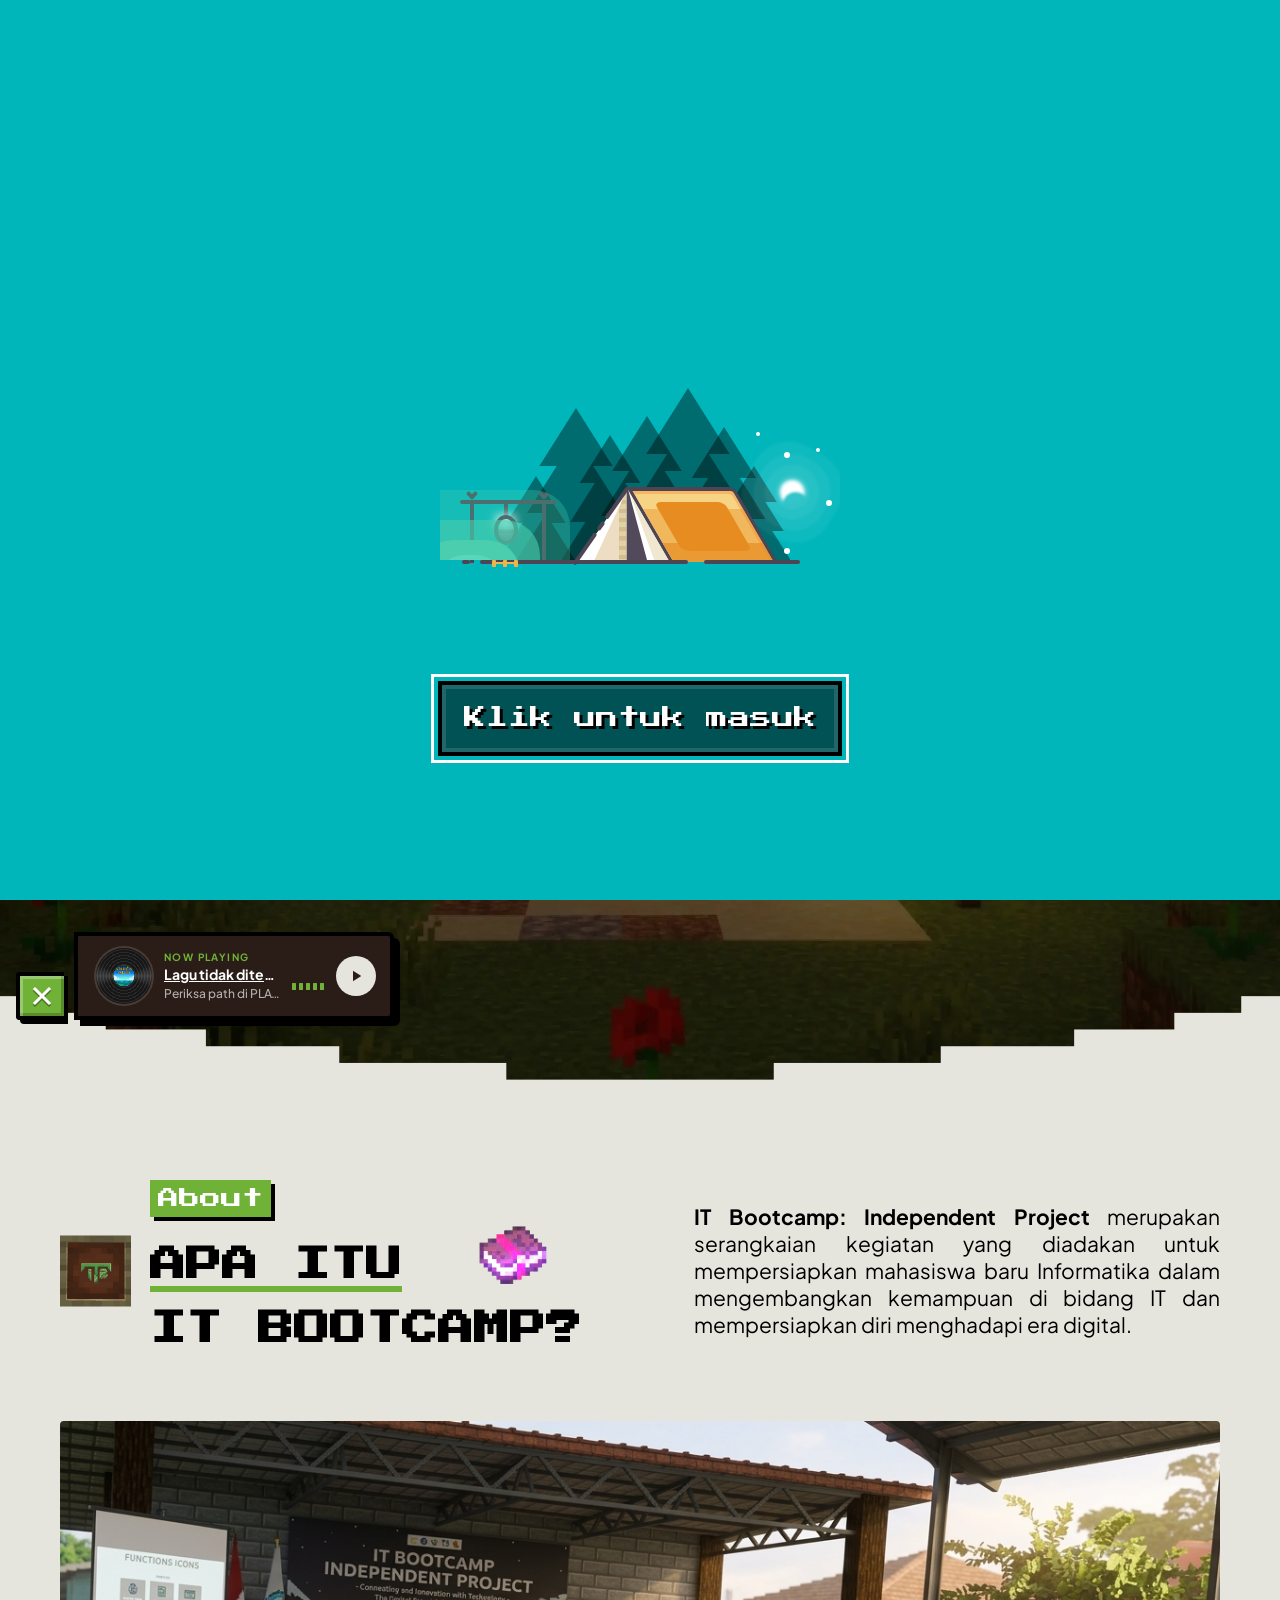
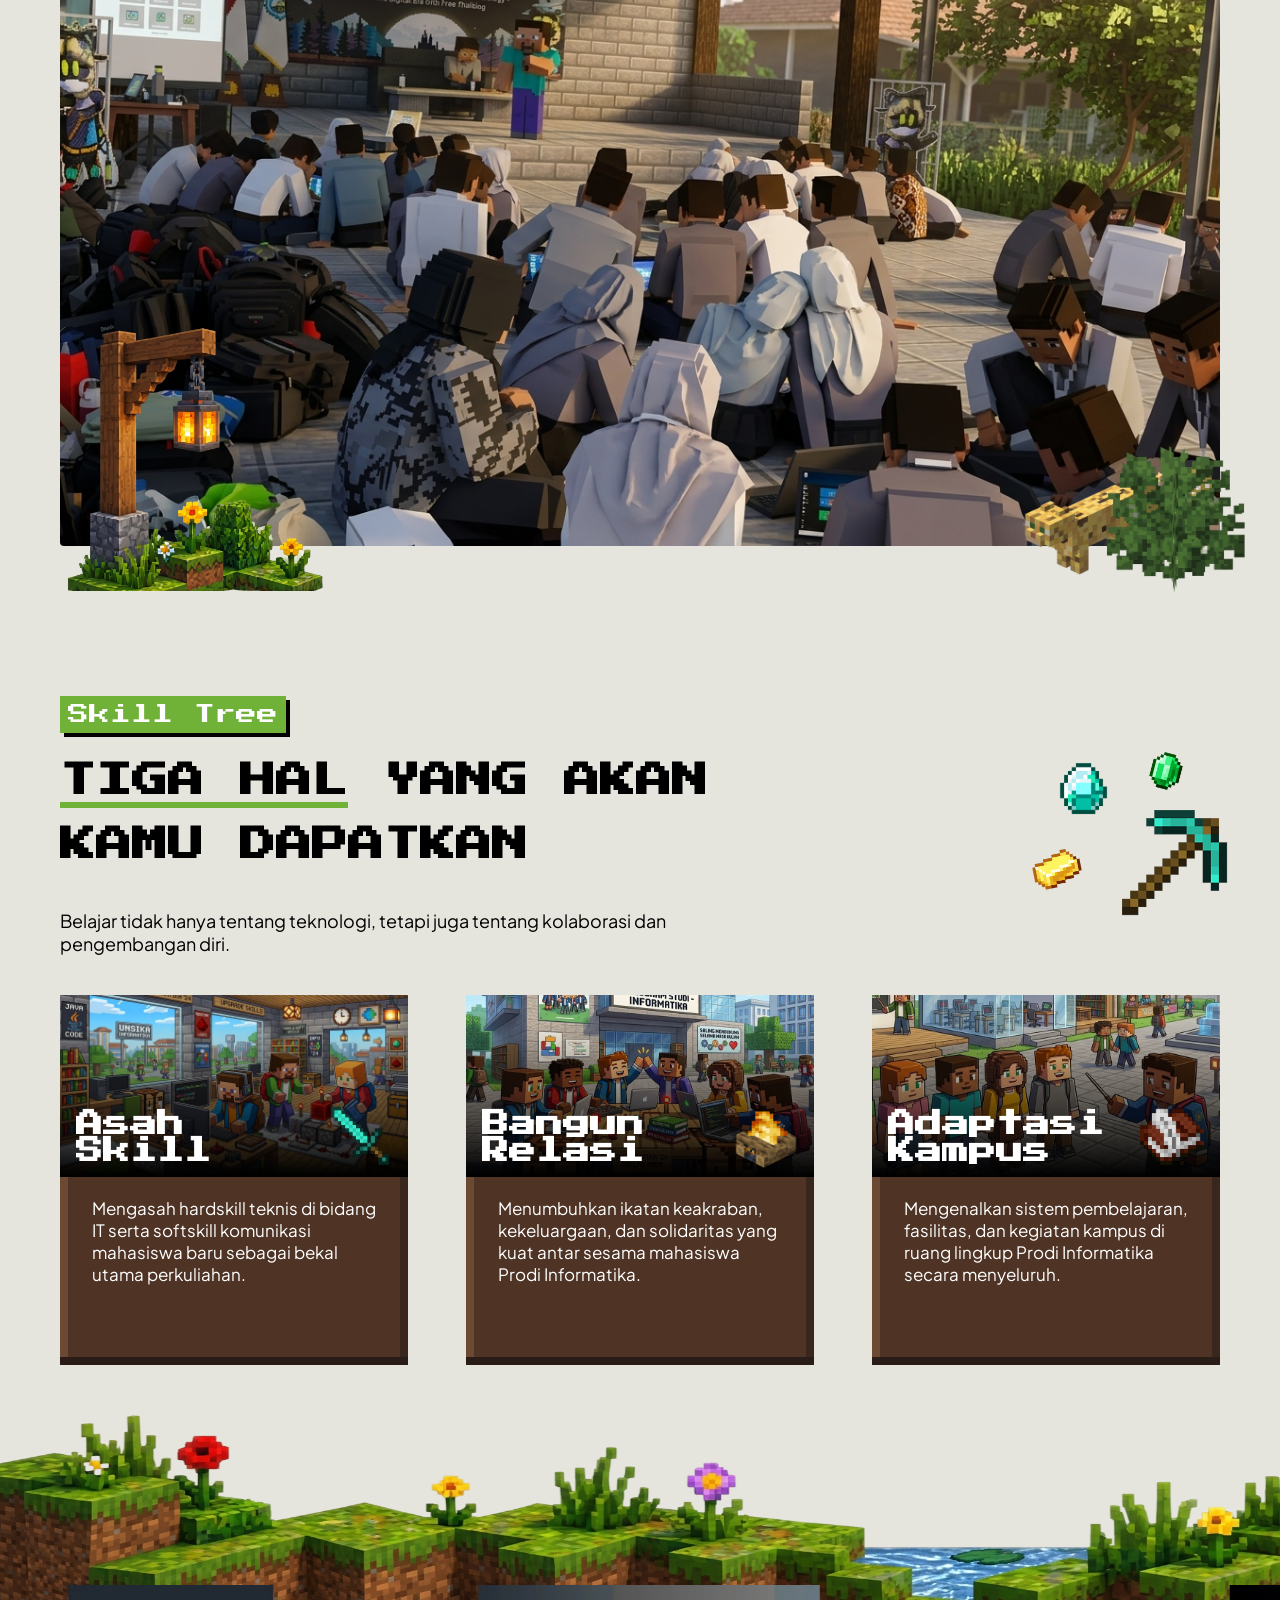
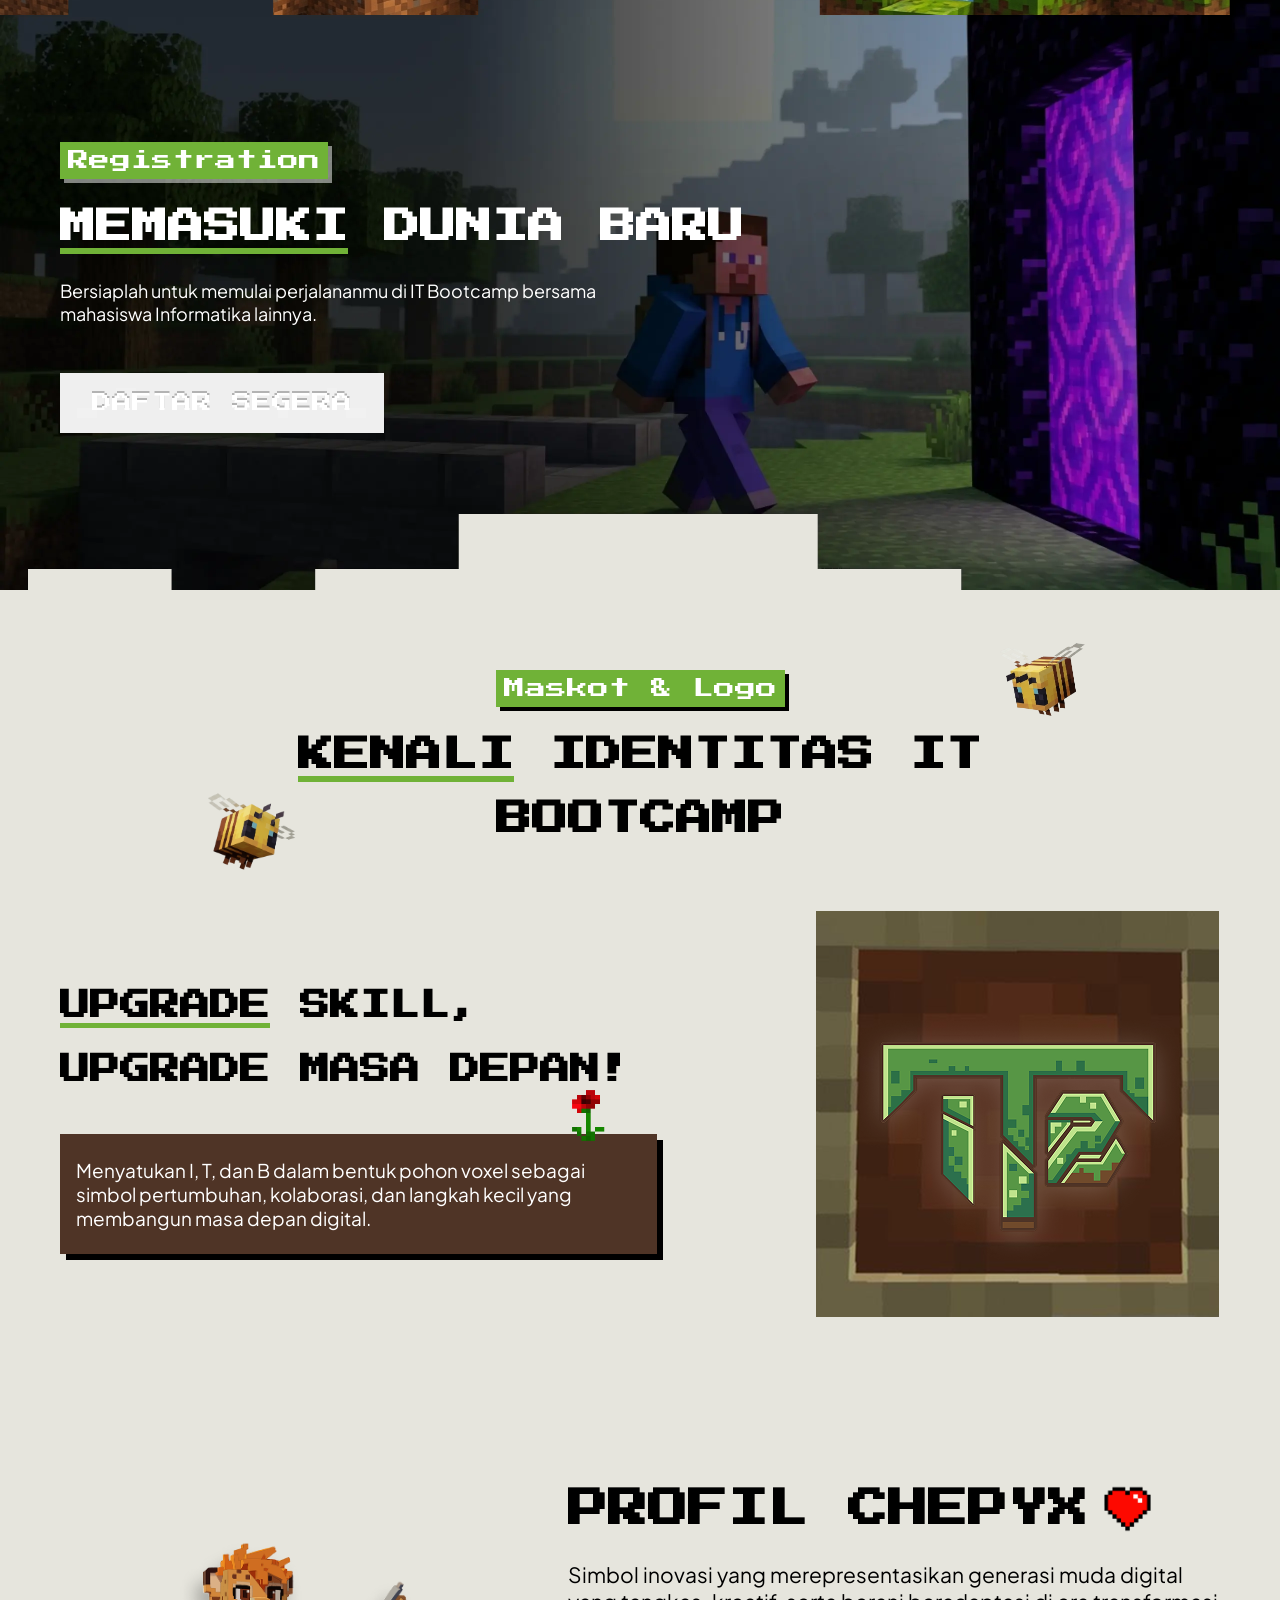
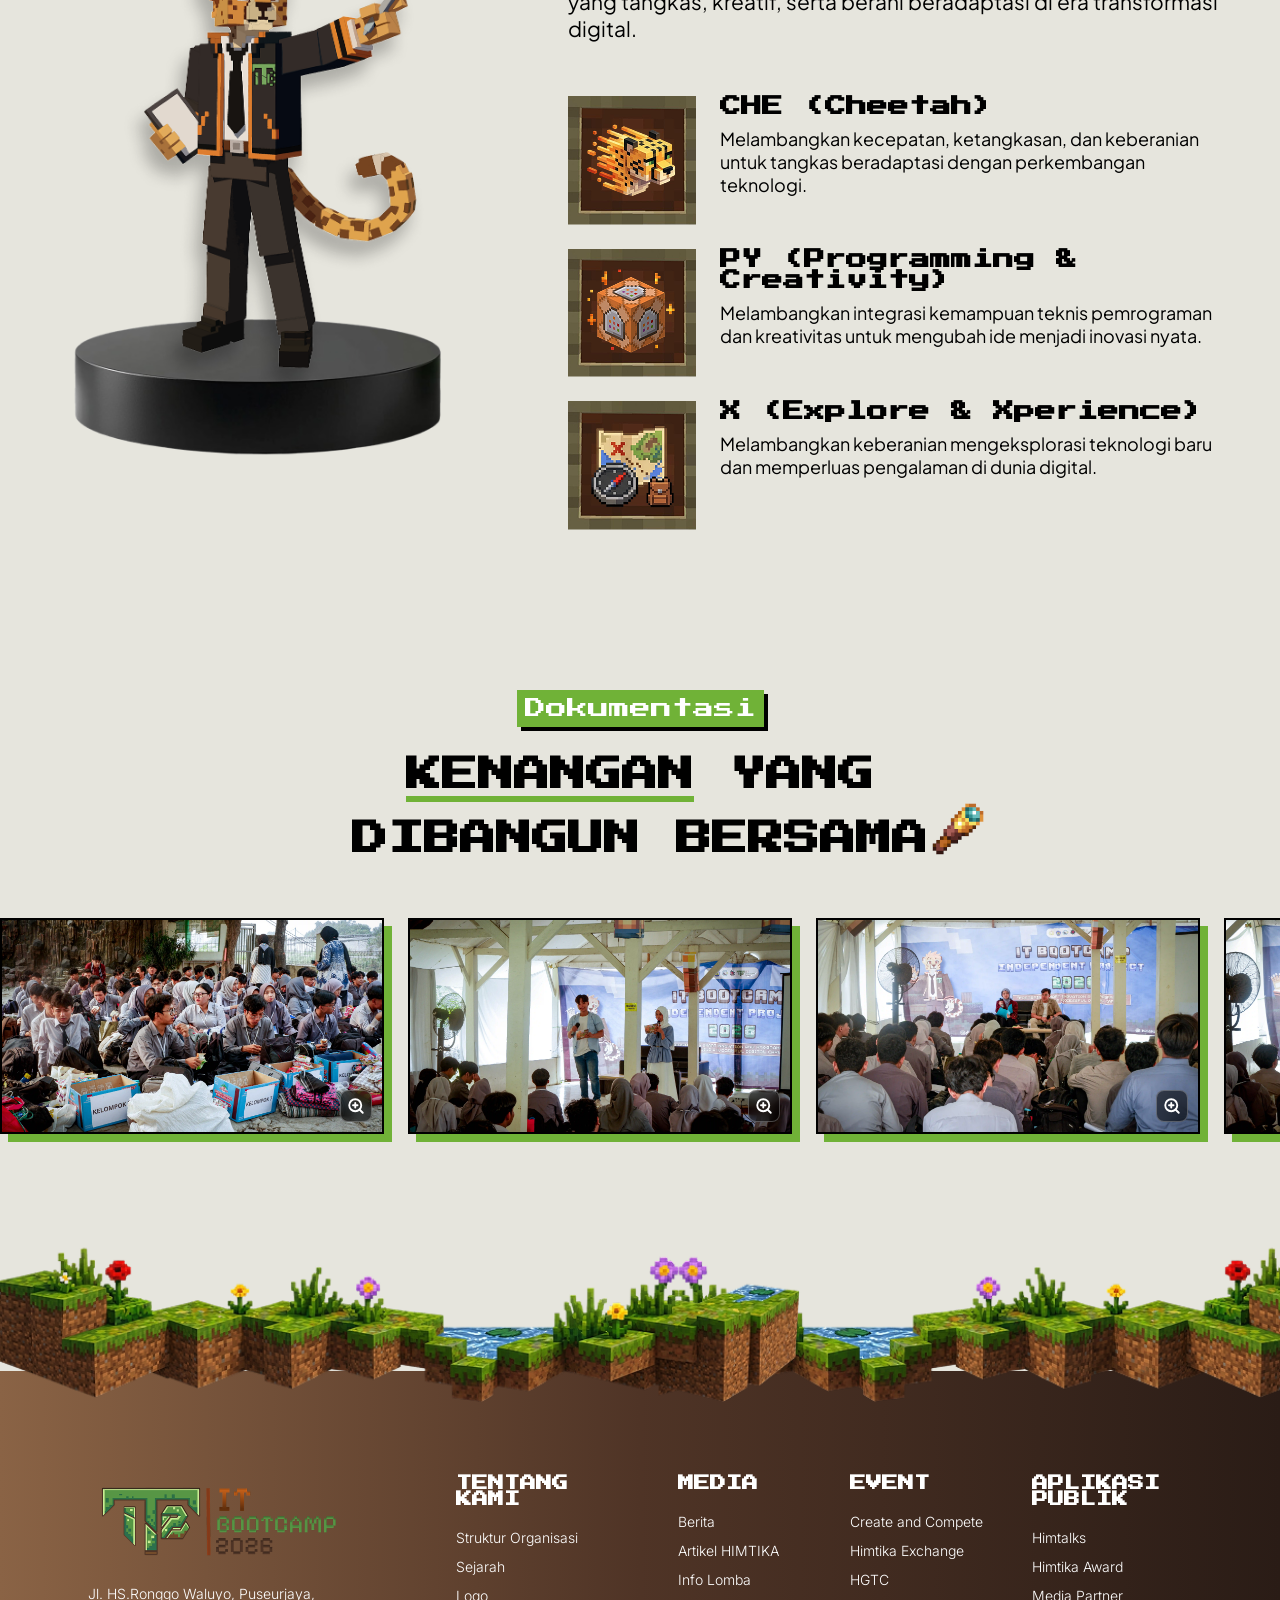
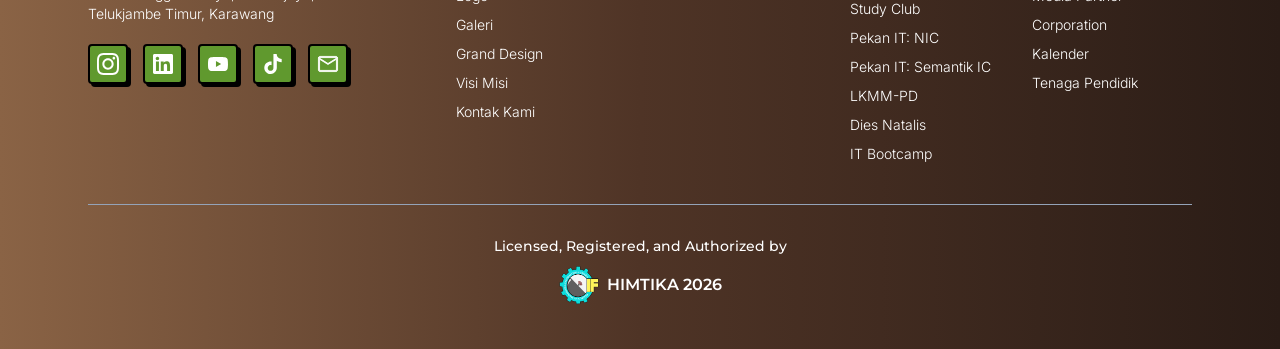
==== commit 9f6652fc: "feat: add photos event dokumentation" ====
--- a/index.html
+++ b/index.html
@@ -148,7 +148,6 @@
         <a class="nav__link" href="#about">About</a>
         <a class="nav__link" href="#tujuan">Tujuan</a>
         <a class="nav__link" href="#maskot-logo">Maskot &amp; Logo</a>
-        <a class="nav__link" href="#dokumentasi">Karya Terbaik</a>
         <a class="nav__link" href="#dokumentasi2">Dokumentasi</a>
       </nav>
     </header>
@@ -169,15 +168,26 @@
           </div>
           <p class="hero__subtitle">Fostering Smart Innovation and Programming Skills to Build a Successful Digital Career</p>
         </div>
-        <button class="btn-pixel" type="button" onclick="window.location.href='pendaftaran.html'">
-          <span class="btn-pixel__label">DAFTAR SEGERA</span>
-          <span class="btn-pixel__pixel" style="left:56px; top:15px; width:20px; height:10px;"></span>
-          <span class="btn-pixel__pixel" style="left:37px; top:25px; width:10px; height:10px;"></span>
-          <span class="btn-pixel__pixel" style="right:18px; top:35px; width:20px; height:10px;"></span>
-          <span class="btn-pixel__pixel" style="right:47px; top:15px; width:10px; height:10px;"></span>
-          <span class="btn-pixel__pixel" style="right:96px; top:35px; width:10px; height:10px;"></span>
-          <span class="btn-pixel__pixel" style="left:17px; top:35px; width:20px; height:10px;"></span>
-        </button>
+        <div class="hero__cta-wrapper">  
+          <button class="btn-pixel btn-pixel__daftar" type="button" onclick="window.location.href='pendaftaran.html'">
+            <span class="btn-pixel__label">DAFTAR SEGERA</span>
+            <span class="btn-pixel__pixel" style="left:56px; top:15px; width:20px; height:10px;"></span>
+            <span class="btn-pixel__pixel" style="left:37px; top:25px; width:10px; height:10px;"></span>
+            <span class="btn-pixel__pixel" style="right:18px; top:35px; width:20px; height:10px;"></span>
+            <span class="btn-pixel__pixel" style="right:47px; top:15px; width:10px; height:10px;"></span>
+            <span class="btn-pixel__pixel" style="right:96px; top:35px; width:10px; height:10px;"></span>
+            <span class="btn-pixel__pixel" style="left:17px; top:35px; width:20px; height:10px;"></span>
+          </button>
+          <button class="btn-pixel btn-pixel__karya" type="button" onclick="window.location.href='pendaftaran.html'">
+            <span class="btn-pixel__label">KARYA PESERTA</span>
+            <span class="btn-pixel__pixel" style="left:56px; top:15px; width:20px; height:10px;"></span>
+            <span class="btn-pixel__pixel" style="left:37px; top:25px; width:10px; height:10px;"></span>
+            <span class="btn-pixel__pixel" style="right:18px; top:35px; width:20px; height:10px;"></span>
+            <span class="btn-pixel__pixel" style="right:47px; top:15px; width:10px; height:10px;"></span>
+            <span class="btn-pixel__pixel" style="right:96px; top:35px; width:10px; height:10px;"></span>
+            <span class="btn-pixel__pixel" style="left:17px; top:35px; width:20px; height:10px;"></span>
+          </button>
+        </div>
       </div>
     </section>
 
@@ -373,88 +383,93 @@
       </div>
       <img class="dokumentasi__icon" src="assets/img/icon/lensa.png" alt="">
 
-      <!-- Slider Baris 1 (Berjalan ke Kiri - Rasio 16:9 Seragam) -->
+      <!-- Slider Utama (Cuma 1 Slider) -->
       <div class="slider">
         <div class="slide-track" id="slide-track-1">
             <!-- Foto Asli Baris 1 (7 Items) -->
           <div class="slide slide-wide">
-              <div class="coming-soon">COMING SOON</div>
-              <!-- <div class="dok-overlay">Klik untuk selengkapnya</div> -->
-              <!-- <img src="assets/images/documentation/agate-1.webp" alt="dokumentasi" loading="lazy" class="image" /> -->
+              <div class="dok-overlay">Klik untuk melihat</div>
+              <img src="assets/img/dokumentasi/bg-it-bootcamp-1.webp" alt="dokumentasi" loading="lazy" class="image" />
+              <div class="zoom-badge">
+                <svg viewBox="0 0 24 24" fill="none" stroke="currentColor" stroke-width="2.5" stroke-linecap="round" stroke-linejoin="round">
+                  <circle cx="11" cy="11" r="8"></circle>
+                  <line x1="21" y1="21" x2="16.65" y2="16.65"></line>
+                  <line x1="11" y1="8" x2="11" y2="14"></line>
+                  <line x1="8" y1="11" x2="14" y2="11"></line>
+                </svg>
+              </div>
           </div>
           <div class="slide slide-wide">
-              <div class="coming-soon">COMING SOON</div>
-              <!-- <div class="dok-overlay">Klik untuk selengkapnya</div> -->
-              <!-- <img src="assets/images/documentation/agate-2.webp" alt="dokumentasi" loading="lazy" class="image" /> -->
+              <div class="dok-overlay">Klik untuk melihat</div>
+              <img src="assets/img/dokumentasi/bg-it-bootcamp-2.webp" alt="dokumentasi" loading="lazy" class="image" />
+              <div class="zoom-badge">
+                <svg viewBox="0 0 24 24" fill="none" stroke="currentColor" stroke-width="2.5" stroke-linecap="round" stroke-linejoin="round">
+                  <circle cx="11" cy="11" r="8"></circle>
+                  <line x1="21" y1="21" x2="16.65" y2="16.65"></line>
+                  <line x1="11" y1="8" x2="11" y2="14"></line>
+                  <line x1="8" y1="11" x2="14" y2="11"></line>
+                </svg>
+              </div>
           </div>
           <div class="slide slide-wide">
-              <div class="coming-soon">COMING SOON</div>
-              <!-- <div class="dok-overlay">Klik untuk selengkapnya</div> -->
-              <!-- <img src="assets/images/documentation/agate-3.webp" alt="dokumentasi" loading="lazy" class="image" /> -->
+              <div class="dok-overlay">Klik untuk melihat</div>
+              <img src="assets/img/dokumentasi/bg-it-bootcamp-3.webp" alt="dokumentasi" loading="lazy" class="image" />
+              <div class="zoom-badge">
+                <svg viewBox="0 0 24 24" fill="none" stroke="currentColor" stroke-width="2.5" stroke-linecap="round" stroke-linejoin="round">
+                  <circle cx="11" cy="11" r="8"></circle>
+                  <line x1="21" y1="21" x2="16.65" y2="16.65"></line>
+                  <line x1="11" y1="8" x2="11" y2="14"></line>
+                  <line x1="8" y1="11" x2="14" y2="11"></line>
+                </svg>
+              </div>
           </div>
           <div class="slide slide-wide">
-              <div class="coming-soon">COMING SOON</div>
-              <!-- <div class="dok-overlay">Klik untuk selengkapnya</div> -->
-              <!-- <img src="assets/images/documentation/agate-4.webp" alt="dokumentasi" loading="lazy" class="image" /> -->
+              <div class="dok-overlay">Klik untuk melihat</div>
+              <img src="assets/img/dokumentasi/bg-it-bootcamp-4.webp" alt="dokumentasi" loading="lazy" class="image" />
+              <div class="zoom-badge">
+                <svg viewBox="0 0 24 24" fill="none" stroke="currentColor" stroke-width="2.5" stroke-linecap="round" stroke-linejoin="round">
+                  <circle cx="11" cy="11" r="8"></circle>
+                  <line x1="21" y1="21" x2="16.65" y2="16.65"></line>
+                  <line x1="11" y1="8" x2="11" y2="14"></line>
+                  <line x1="8" y1="11" x2="14" y2="11"></line>
+                </svg>
+              </div>
           </div>
           <div class="slide slide-wide">
-              <div class="coming-soon">COMING SOON</div>
-              <!-- <div class="dok-overlay">Klik untuk selengkapnya</div> -->
-              <!-- <img src="assets/images/documentation/agate-5.webp" alt="dokumentasi" loading="lazy" class="image" /> -->
+              <div class="dok-overlay">Klik untuk melihat</div>
+              <img src="assets/img/dokumentasi/bg-it-bootcamp-5.webp" alt="dokumentasi" loading="lazy" class="image" />
+              <div class="zoom-badge">
+                <svg viewBox="0 0 24 24" fill="none" stroke="currentColor" stroke-width="2.5" stroke-linecap="round" stroke-linejoin="round">
+                  <circle cx="11" cy="11" r="8"></circle>
+                  <line x1="21" y1="21" x2="16.65" y2="16.65"></line>
+                  <line x1="11" y1="8" x2="11" y2="14"></line>
+                  <line x1="8" y1="11" x2="14" y2="11"></line>
+                </svg>
+              </div>
           </div>
           <div class="slide slide-wide">
-              <div class="coming-soon">COMING SOON</div>
-              <!-- <div class="dok-overlay">Klik untuk selengkapnya</div> -->
-              <!-- <img src="assets/images/documentation/agate-6.webp" alt="dokumentasi" loading="lazy" class="image" /> -->
+              <div class="dok-overlay">Klik untuk melihat</div>
+              <img src="assets/img/dokumentasi/bg-it-bootcamp-6.webp" alt="dokumentasi" loading="lazy" class="image" />
+              <div class="zoom-badge">
+                <svg viewBox="0 0 24 24" fill="none" stroke="currentColor" stroke-width="2.5" stroke-linecap="round" stroke-linejoin="round">
+                  <circle cx="11" cy="11" r="8"></circle>
+                  <line x1="21" y1="21" x2="16.65" y2="16.65"></line>
+                  <line x1="11" y1="8" x2="11" y2="14"></line>
+                  <line x1="8" y1="11" x2="14" y2="11"></line>
+                </svg>
+              </div>
           </div>
           <div class="slide slide-wide">
-              <div class="coming-soon">COMING SOON</div>
-              <!-- <div class="dok-overlay">Klik untuk selengkapnya</div> -->
-              <!-- <img src="assets/images/documentation/agate-7.webp" alt="dokumentasi" loading="lazy" class="image" /> -->
-          </div>
-        </div>
-      </div>
-
-      <!-- <span class="mobile-hint">Klik gambar untuk selengkapnya</span> -->
-
-      <!-- Slider Baris 2 (Berjalan ke Kanan / Berlawanan - Rasio 16:9 Seragam) -->
-      <div class="slider">
-        <div class="slide-track-2" id="slide-track-2">
-          <!-- Foto Asli Baris 2 (7 Items) -->
-          <div class="slide slide-wide">
-              <div class="coming-soon">COMING SOON</div>
-              <!-- <div class="dok-overlay">Klik untuk selengkapnya</div> -->
-              <!-- <img src="assets/images/documentation/hgtc-1.webp" alt="dokumentasi" loading="lazy" class="image-2" /> -->
-          </div>
-          <div class="slide slide-wide">
-              <div class="coming-soon">COMING SOON</div>
-              <!-- <div class="dok-overlay">Klik untuk selengkapnya</div> -->
-              <!-- <img src="assets/images/documentation/hgtc-2.webp" alt="dokumentasi" loading="lazy" class="image-2" /> -->
-          </div>
-          <div class="slide slide-wide">
-              <div class="coming-soon">COMING SOON</div>
-              <!-- <div class="dok-overlay">Klik untuk selengkapnya</div> -->
-              <!-- <img src="assets/images/documentation/hgtc-3.webp" alt="dokumentasi" loading="lazy" class="image-2" /> -->
-          </div>
-          <div class="slide slide-wide">
-              <div class="coming-soon">COMING SOON</div>
-              <!-- <div class="dok-overlay">Klik untuk selengkapnya</div> -->
-              <!-- <img src="assets/images/documentation/hgtc-4.webp" alt="dokumentasi" loading="lazy" class="image-2" /> -->
-          </div>
-          <div class="slide slide-wide">
-              <div class="coming-soon">COMING SOON</div>
-              <!-- <div class="dok-overlay">Klik untuk selengkapnya</div> -->
-              <!-- <img src="assets/images/documentation/hgtc-5.webp" alt="dokumentasi" loading="lazy" class="image-2" /> -->
-          </div>
-          <div class="slide slide-wide">
-              <div class="coming-soon">COMING SOON</div>
-              <!-- <div class="dok-overlay">Klik untuk selengkapnya</div> -->
-              <!-- <img src="assets/images/documentation/hgtc-6.webp" alt="dokumentasi" loading="lazy" class="image-2" /> -->
-          </div>
-          <div class="slide slide-wide">
-              <div class="coming-soon">COMING SOON</div>
-              <!-- <div class="dok-overlay">Klik untuk selengkapnya</div> -->
-              <!-- <img src="assets/images/documentation/hgtc-7.webp" alt="dokumentasi" loading="lazy" class="image-2" /> -->
+              <div class="dok-overlay">Klik untuk melihat</div>
+              <img src="assets/img/dokumentasi/bg-it-bootcamp-7.webp" alt="dokumentasi" loading="lazy" class="image" />
+              <div class="zoom-badge">
+                <svg viewBox="0 0 24 24" fill="none" stroke="currentColor" stroke-width="2.5" stroke-linecap="round" stroke-linejoin="round">
+                  <circle cx="11" cy="11" r="8"></circle>
+                  <line x1="21" y1="21" x2="16.65" y2="16.65"></line>
+                  <line x1="11" y1="8" x2="11" y2="14"></line>
+                  <line x1="8" y1="11" x2="14" y2="11"></line>
+                </svg>
+              </div>
           </div>
         </div>
       </div>
@@ -462,25 +477,16 @@
       <!-- Popup Viewer Baris 1 -->
       <div class="popup" id="popup-1">
         <span class="close-btn" id="close-btn-1">
-            <svg viewBox="0 0 56.326 56.326" xmlns="http://www.w3.org/2000/svg" fill="#000000"><path d="M477.613,422.087l25.6-25.6a1.5,1.5,0,0,0-2.122-2.121l-25.6,25.6-25.6-25.6a1.5,1.5,0,1,0-2.121,2.121l25.6,25.6-25.6,25.6a1.5,1.5,0,0,0,2.121,2.122l25.6-25.6,25.6,25.6a1.5,1.5,0,0,0,2.122-2.122Z" transform="translate(-447.328 -393.924)"></path></svg>
+            <svg viewBox="0 0 56.326 56.326" xmlns="http://www.w3.org/2000/svg" fill="#000000"><g id="SVGRepo_bgCarrier" stroke-width="0"></g><g id="SVGRepo_tracerCarrier" stroke-linecap="round" stroke-linejoin="round"></g><g id="SVGRepo_iconCarrier"> <path id="Path_14" data-name="Path 14" d="M477.613,422.087l25.6-25.6a1.5,1.5,0,0,0-2.122-2.121l-25.6,25.6-25.6-25.6a1.5,1.5,0,1,0-2.121,2.121l25.6,25.6-25.6,25.6a1.5,1.5,0,0,0,2.121,2.122l25.6-25.6,25.6,25.6a1.5,1.5,0,0,0,2.122-2.122Z" transform="translate(-447.328 -393.924)" fill="#000000"></path> </g></svg>
         </span>
         <button class="arrow-btn left-arrow" id="left-arrow-1"><img src="assets/img/icon/arrow.png" alt="Left Arrow"></button>
         <button class="arrow-btn right-arrow" id="right-arrow-1"><img src="assets/img/icon/arrow.png" alt="Right Arrow"></button>
-        <img src="" class="large-image" id="large-image-1" alt="Dokumentasi Preview">
+        <div class="popup-content">
+          <img src="" class="large-image" id="large-image-1" alt="Dokumentasi Preview">
+          <div class="popup-caption" id="popup-caption-1">Deskripsi Foto</div>
+        </div>
         <h1 class="index" id="index-1">01</h1>
       </div>
-
-      <!-- Popup Viewer Baris 2 -->
-      <div class="popup-2" id="popup-2">
-        <span class="close-btn-2" id="close-btn-2">
-            <svg viewBox="0 0 56.326 56.326" xmlns="http://www.w3.org/2000/svg" fill="#000000"><path d="M477.613,422.087l25.6-25.6a1.5,1.5,0,0,0-2.122-2.121l-25.6,25.6-25.6-25.6a1.5,1.5,0,1,0-2.121,2.121l25.6,25.6-25.6,25.6a1.5,1.5,0,0,0,2.121,2.122l25.6-25.6,25.6,25.6a1.5,1.5,0,0,0,2.122-2.122Z" transform="translate(-447.328 -393.924)"></path></svg>
-        </span>
-        <button class="arrow-btn-2 left-arrow-2" id="left-arrow-2"><img src="assets/images/icons/arrow.png" alt="Left Arrow"></button>
-        <button class="arrow-btn-2 right-arrow-2" id="right-arrow-2"><img src="assets/images/icons/arrow.png" alt="Right Arrow"></button>
-        <img src="" class="large-image-2" id="large-image-2" alt="Dokumentasi Preview">
-        <h1 class="index-2" id="index-2">01</h1>
-      </div>
-
     </section>
 
     <!-- ============ FOOTER ============ -->
@@ -607,7 +613,8 @@
     <!-- Music Player -->
     <div id="music-player" class="music-player" role="region" aria-label="Music player">
         <button type="button" id="mp-toggle" class="music-player__toggle" aria-expanded="false" aria-controls="mp-panel" aria-label="Buka music player">
-            <svg viewBox="0 0 24 24" fill="none" stroke="currentColor" stroke-width="2.6" stroke-linecap="square" stroke-linejoin="miter" aria-hidden="true"><path d="M9 18V5l12-2v13"/><rect x="3" y="16" width="6" height="5" fill="currentColor"/><rect x="15" y="14" width="6" height="5" fill="currentColor"/></svg>
+            <svg class="music-player__icon-note" viewBox="0 0 24 24" fill="none" stroke="currentColor" stroke-width="2.6" stroke-linecap="square" stroke-linejoin="miter" aria-hidden="true"><path d="M9 18V5l12-2v13"/><rect x="3" y="16" width="6" height="5" fill="currentColor"/><rect x="15" y="14" width="6" height="5" fill="currentColor"/></svg>
+            <svg class="music-player__icon-close" viewBox="0 0 24 24" fill="none" stroke="currentColor" stroke-width="3" stroke-linecap="square" stroke-linejoin="miter" aria-hidden="true"><path d="M5 5l14 14M19 5L5 19"/></svg>
         </button>
 
         <div id="mp-panel" class="music-player__panel">
--- a/assets/css/style.css
+++ b/assets/css/style.css
@@ -41,720 +41,8 @@
 	float: left;
 }
 
-/*==================== NAVBAR (lama, sudah tidak dipakai) ====================
-   Blok nav / nav .logo / nav ul / nav ul li a di bawah ini dihapus karena
-   memakai selector tag <nav> yang otomatis "bocor" ke navbar baru
-   (.site-header / .nav / .nav__link) yang dipakai index.html sekarang —
-   itulah penyebab navbar index menutupi/menghalangi layar. Markup lama
-   (nav > ul > li > a, .logo, .menu-icon) sudah tidak ada di index.html,
-   jadi aturan-aturan itu aman dihapus sepenuhnya.
-   ========================================================================== */
-
-.gradient-text {
-  background: linear-gradient(180deg, rgba(74, 50, 14, 1) 0%, rgba(226, 151, 56, 1) 100%);
-  -webkit-background-clip: text;
-  -webkit-text-fill-color: transparent; /* khusus Chrome/Safari */
-  background-clip: text; /* untuk browser yang support */
-  color: transparent; /* fallback */
-}
-
-/* Tombol daftar  */
-.register-btn {
-  display: flex;
-  align-items: center;
-  gap: 8px; 
-  background: #6E5B3E;
-  color: #fff !important;
-  -webkit-text-fill-color: #fff !important;
-  border: none;
-  padding: 8px 16px;
-  border-radius: 8px;
-  transition: all 0.2s ease-in-out;
-}
-
-.register-btn img.icon-daftar {
-  width: 20px;
-  height: 20px;
-}
-
-.register-btn:hover {
-  background: #E39738;
-  background-color: #4b2e0e;
-  transform: scale(1.05);
-  border-bottom: none; /* Hapus border hover pada tombol */
-}
-
-/* hero section */
-.bootcamp-container {
-  position: relative;
-  height: 100vh;
-  overflow: hidden;
-  background: 
-  url("../img/hero-section/bg.svg"),
-  linear-gradient(180deg, rgba(135, 206, 250, 1) 0%, rgba(217, 228, 235, 1) 100%);
-  background-repeat: no-repeat;
-  background-size: cover;
-  background-position: center 0.1px;
-  display: flex;
-  flex-direction: column;
-  justify-content: center;
-  align-items: center;
-  text-align: center;
-}
-
-.overlay h1 {
-  font-family: 'Namecat', sans-serif;
-  font-size: 7rem;
-  color: #4A320E;
-  text-shadow: 2px 2px 5px rgba(0,0,0,0.3);
-  margin: 0;
-  filter: drop-shadow(15px 15px 1px rgba(44, 44, 44, 0.3));
-}
-
-.overlay h2 {
-  font-family: 'Namecat', sans-serif;
-  font-size: 6rem;
-  color: #807056;
-  text-shadow: 1px 1px 4px rgba(0,0,0,0.3);
-  margin: 10px 0 20px 0;
-  filter: drop-shadow(15px 15px 1px rgba(44, 44, 44, 0.3));
-}
-
-.btn-daftar {
-    display: inline-flex;
-    align-items: center;
-    gap: 8px;
-    padding: 12px 25px;
-    background-color: #6b4b2e; /* coklat */
-    color: #fff;
-    font-weight: bold;
-    font-size: 1rem;
-    text-decoration: none;
-    border-radius: 30px;
-    box-shadow: 2px 2px 6px rgba(0,0,0,0.3);
-    transition: all 0.3s ease;
-    font-family: 'Namecat', sans-serif;
-  }
-  
-  .btn-daftar span {
-    font-size: 1.2rem;
-  }
-  
-  .btn-daftar:hover {
-    color: #E39738;
-    background-color: #4b2e0e;
-    transform: scale(1.05);
-  }
-  
-  
-  
-  /* end hero */
-  
-  /* start sinergis */
-  .sinergis-strip .live-hero {
-    display: flex;
-    justify-content: space-evenly;
-    align-items: center;
-    background-color: #141b2d;
-    height: 40px;
-    gap: 5px;
-    color: white;
-    font-style: italic;
-    font-size: 14px;
-    overflow: hidden;
-  }
-  
-  @keyframes tickerMove {
-  from {
-      transform: translateX(0);
-  }
-  to {
-      transform: translateX(-100%);
-    }
-  }
-    
-  .live-hero .live {
-    display: flex;
-    align-items: center;
-    padding: 0 70px;
-    flex-shrink: 0;
-    animation: tickerMove 3s linear infinite;
-  }
-  .live-hero img {
-    width: 40%;
-    max-width: 150px; 
-  }
-  .live-hero span {
-    color: white;
-    font-weight: 600;
-    font-style: italic;
-    font-size: 1rem;
-  }
-  /* end sinergis */
-  
-  /* start about */
-  .about-section {
-    background: linear-gradient(1deg,rgba(226, 151, 56, 1) 50%, rgba(124, 83, 31, 1) 100%);
-    justify-content: center;
-    align-items: center;
-    text-align: center;
-    overflow: hidden;
-  }
-  .about-section .kington {
-      position: absolute;
-      width: 400px;
-      bottom: -80%;
-      left: -12%;
-      z-index: 10;
-    }
-   .about-section .kington2 {
-      position: absolute;
-      width: 400px;
-      bottom: -150%;
-      right: -12%;
-      z-index: 10;
-  }
-  .about-section .segienam {
-      position: absolute;
-      width: 400px;
-      bottom: -79%;
-      right: -5%;
-      z-index: 0;
-  }
-  .about-section h1 {
-    padding-top: 100px;
-    font-family: 'Namecat', sans-serif;
-    font-size: 3.5rem;
-    color: #E39738;
-    margin-bottom: 20px;
-    filter: drop-shadow(0 0 5px rgba(255, 255, 255, 0.6))
-            drop-shadow(0 0 10px rgba(255, 255, 255, 0.4))
-            drop-shadow(0 0 15px rgba(255, 255, 255, 0.2));
-  }
-  .about-section h2 {
-    font-family: 'Namecat', sans-serif;
-    font-size: 3.5rem;
-    color: #DBD6CF;
-    margin: 10px 0 40px 0;
-    filter: drop-shadow(0 0 3px rgba(255, 255, 255, 0.3))
-              drop-shadow(0 0 6px rgba(255, 255, 255, 0.2))
-              drop-shadow(0 0 10px rgba(255, 255, 255, 0.1));
-  }
-
-.about-section p {
-  font-family: "Belanosima", sans-serif;
-  font-size: 1.2rem;
-  color: #333;
-  max-width: 800px;
-  margin: 0 auto 30px auto;
-  line-height: 1.6;
-  padding-bottom: 80px;
-}
-/* end about */
-
-/* start develop */
-.develop-container .putih {
-      position: absolute;
-      width: 200px;
-      bottom: 50%;
-      left: 20%;
-      z-index: 1;
-  }
-.develop-section {
-  border-bottom-left-radius: 100px;
-  border-bottom-right-radius: 100px;
-  background: #E39738;
-}
-
-.develop-pembungkus {
-      margin: auto;
-      font-family: 'Montsebrrat', sans-serif;
-      background: #E39738;
-      color: #fff;
-      padding: 40px;
-      display: flex;
-      align-items: center;
-      justify-content: space-between;
-      max-width: 800px;
-
-}
-.develop-container {
-      margin: auto;
-      font-family: 'Montserrat', sans-serif;
-      background: #E39738;
-      color: #fff;
-      padding: 40px;
-      align-items: center;
-      justify-content: space-between;
-      max-width: 800px;
-}
-.highlight {
-      color: #251907 ;
-      font-weight: bold;
-      
-}
-
-.highlight span{
-    font-family: "Belanosima", sans-serif;
-    color: #FFF;
-    font-weight: lighter;
-    font-size: 4.5rem;
-}
-.develop-section h3 {
-      font-size: 3.7rem;
-      margin: 0;
-      text-align: left;
-}
-
-.develop-section p {
-  font-family: 'plus-jakarta-sans', sans-serif;
-  font-size: 1.2rem;
-  margin: 10px 0 0 0;
-  text-align: justify;
-  line-height: 1.5;
-  max-width: 500px;
-  color: #FFF;
-}
-.kotak {
-      background: linear-gradient(160deg, rgba(58, 53, 36, 1) 1%, rgba(105, 101, 72, 1) 100%);
-      padding: 15px;
-      border-radius: 30px;
-      box-shadow: 0 4px 6px rgba(0, 0, 0, 0.1);
-      max-width: 500px;
-      max-height: 100px;
-      margin: 20px auto;
-}
-
-.wrapper-develop {
-    position: relative;
-    background-color: #87CEFA;
-    background-image: url(/IT-BOOTCAMP/assets/img/daftar/pattern.svg);
-}
-
-/* daftar section */
-.wrapper {
-    padding: 5rem;
-    position: relative;
-    background-color: #87CEFA;
-    background-image: url(/IT-BOOTCAMP/assets/img/daftar/pattern.svg);
-}
-.daftar-section {
-    display: flex;
-    flex-direction: column;
-    align-items: center;
-    justify-content: center;
-    margin: 60px auto;
-    padding: 24px 20px;
-    font-family: 'Montsebrrat', sans-serif;
-    background: linear-gradient(180deg, rgba(226, 151, 56, 1) 0%, rgba(124, 83, 31, 1) 100%);
-    color: #fff;
-    border-radius: 50px;
-    text-align: center;
-    align-items: center;
-    justify-content: space-between;
-    max-width: 800px;
-
-}
-
-.daftar-section > div:first-child {
-    margin-bottom: 0; /* hilangkan jarak bawah logo */
-}
-
-.daftar-container h2 {
-  margin-top: -40px;
-    margin-bottom: 4px; /* rapatkan h2 dan h3 */
-    color: black;
-    font-family: "Belanosima", sans-serif;
-    font-weight: lighter;
-    font-size: 3.5rem;
-}
-
-.daftar-section h3 {
-  font-family: 'Namecat', sans-serif;
-  font-size: 3.5rem;
-  color: #4A320E;
-  margin-bottom: 10px; /* rapatkan h3 dan tombol */
-  margin-top: 0;
-  filter: drop-shadow(0 0 5px rgba(255, 255, 255, 0.6))
-          drop-shadow(0 0 10px rgba(255, 255, 255, 0.4))
-          drop-shadow(0 0 15px rgba(255, 255, 255, 0.2));
-
-}
-
-.daftar-container span {
-  font-weight: 700;
-  color: #FFF;
-  font-family: "Belanosima", sans-serif;
-}
-
-.btn {
-    font-family: 'plus-jakarta-sans', sans-serif;
-      display: inline-block;
-      background: #fff;
-      color: #000;
-      font-weight: 600;
-      padding: 20px 300px;
-      border-radius: 8px;
-      text-decoration: none;
-      font-size: 20px;
-      transition: all 0.2s ease-in-out;
-    }
-.btn:hover {
-    color: #E39738;
-    background-color: #4b2e0e;
-    transform: scale(1.05);
-}
-
-/*==================== DOKUMENTASI SECTION ====================*/
-.kington3 {
-    position: absolute;
-    width: 500px;
-    bottom: 63%;
-    left: -20%;
-    z-index: 10;
-}
-
-.segienam2 {
-    position: absolute;
-    width: 530px;
-    bottom: 66%;
-    right: -1%;
-    z-index: 10;
-}
-.wrapper-dokumentasi {
-    position: relative;
-    background-color: #87CEFA;
-    background-image: url(/IT-BOOTCAMP/assets/img/daftar/pattern.svg);
-}
-.dokumentasi-section {
-    border-top-left-radius: 100px;
-    border-top-right-radius: 100px;
-    display: flex;
-    flex-direction: column;
-    justify-content: center;
-    align-items: center;
-    background: #E29738;
-    background: linear-gradient(1deg, rgba(226, 151, 56, 1) 0%, rgba(74, 50, 14, 1) 100%);
-    color: #ffffff;
-    padding: 20px;
-    position: relative;
-    height: 900px;
-    overflow: hidden;
-}
-
-.dokumentasi-section h2 {
-  color: #E39738;
-    padding-top: 100px;
-    font-size: clamp(4.5rem, 8.64086vw, 5rem);
-    font-weight: bold;
-}
-
-.dokumentasi-section p {
-    color: #ffffff;
-    max-width: 700px;
-    font-size: clamp(1rem, 2vw, 1.25rem);
-    margin: 16px auto;
-    line-height: 30px;
-    text-align: center;
-}
-.dokumentasi-section .star {
-    position: absolute;
-    width: 150px;
-    top: 8%;
-    left: 10%;
-}
-.dokumentasi-section .awan {
-    position: absolute;
-    width: 200px;
-    top: 10%;
-    right: 8%;
-}
-.slider {
-  /* width: 85%; */
-  overflow: hidden;
-  padding: 20px;
-  position: relative;
-  box-sizing: border-box;
-}
-
-.slider-track {
-    display: flex;
-    gap: 20px;
-    width: max-content;
-    animation: scroll-right 40s linear infinite;
-    will-change: transform;
-}
-
-.slider-left .slider-track {
-    animation: scroll-left 40s linear infinite;
-}
-
-.card-dokumentasi {
-    width: 300px;
-    height: 200px;
-    background-color: white;
-    border-radius: 15px;
-    flex-shrink: 0;
-    cursor: pointer;
-    transition: transform 0.3s ease;
-    position: relative;
-    z-index: 1;
-}
-.card-dokumentasi img {
-  width: 100%;
-  height: 100%;
-  object-fit: cover;
-  border-radius: 15px;
-}
-
-.card-dokumentasi:hover {
-    transform: scale(1.05);
-    z-index: 10;
-}
-
-/* Animasi scroll */
-@keyframes scroll-right {
-  0%   { transform: translateX(0); }
-  100% { transform: translateX(-50%); }
-}
-
-@keyframes scroll-left {
-  0%   { transform: translateX(-50%); }
-  100% { transform: translateX(0); }
-}
-
-
-/* Popup */
-.popup {
-    display: none;
-    position: fixed;
-    inset: 0;
-    background-color: rgba(0, 0, 0, 0.8);
-    justify-content: center;
-    align-items: center;
-    z-index: 9000;
-    flex-direction: column;
-}
-
-.popup img {
-    max-width: 80%;
-    max-height: 80%;
-    border-radius: 10px;
-}
-
-.popup .close-btn {
-    position: absolute;
-    top: 30px;
-    right: 40px;
-    font-size: 40px;
-    color: white;
-    cursor: pointer;
-}
-
-/* Button BackToHIMTIKA */
-.Btn-parent {
-    position: fixed;
-    bottom: 32px;
-    right: 36px;
-    z-index: 10;
-}
-
-.Btn-parent a {
-    text-decoration: none !important;
-}
-
-.Btn-child {
-    display: flex;
-    align-items: center;
-    justify-content: flex-start;
-    width: 45px;
-    height: 45px;
-    border: none;
-    border-radius: 50%;
-    cursor: pointer;
-    position: relative;
-    overflow: hidden;
-    transition-duration: .3s;
-    box-shadow: 2px 2px 10px rgba(0, 0, 0, 0.199);
-    background-color: rgb(255, 255, 255);
-}
-
-/* plus sign */
-.sign {
-    width: 100%;
-    transition-duration: .3s;
-    display: flex;
-    align-items: center;
-    justify-content: center;
-}
-/* text */
-.Btn-child .text-button {
-    width: 0%;
-    opacity: 0;
-    color: rgba(255, 255, 255);
-    background-color: rgba(10, 198, 194);
-    transition-duration: .3s;
-    display: flex;
-    justify-content: center;
-    align-items: center;
-    height: 100%;
-}
-.Btn-child .text-button h1 {
-    font-family: 'Plus Jakarta Sans';
-    font-size: 16px;
-    font-weight: 400;
-    line-height: 0.75rem;
-}
-.Btn-child .text-button h1 span {
-    font-size: 18px;
-    font-weight: 600;
-    font-style: italic;
-    text-shadow: 0px -2px 0px rgba(11, 223, 219);
-}
-/* hover effect on button width */
-.Btn-child:hover {
-    width: 160px;
-    border-radius: 40px;
-    transition-duration: .3s;
-    box-shadow: 0px 0px 15px 1px rgba(11, 223, 219);
-}
-
-.Btn-child:hover .sign {
-    width: 35%;
-    transition-duration: .3s;
-    padding-left: 5px;
-}
-/* hover effect button's text */
-.Btn-child:hover .text-button {
-    opacity: 1;
-    width: 65%;
-    transition-duration: .3s;
-    /* padding-right: 5px; */
-}
-/* button click effect*/
-.Btn-child:active {
-    transform: translate(2px ,2px);
-}
-/* Button BackToHIMTIKA */
-
-/* =============== Responsive Media Queries ================ */
-
-/* Untuk Tablet (Landscape) & Desktop Kecil */
-@media (max-width: 1024px) {
-    .hero-title h1 {
-        font-size: 7em; /* 112px */
-    }
-    .hero-title p {
-        font-size: 2.5em; /* 40px */
-    }
-
-    .section-ke2 h1, .section-ke3 h1, .section-ke4 h1 {
-        font-size: 3.5rem; /* 56px */
-    }
-
-     /* =============== section Footer ================ */
-    .logo-section {
-        margin: 20px 0;
-    }
-    .footer-text{
-        display: flex;
-        position: relative;
-        gap: 70px;
-        padding: 20px 0 0 20px;
-    }
-    .section-3{
-        margin-top: -40px; 
-    }
-      .logo-section {
-    margin: 20px 0 0 0;
-    max-width: 100%;
-  }
-  .develop-pembungkus,
-  .develop-container,
-  .daftar-section {
-    max-width: 95vw;
-    padding: 20px 10px;
-  }
-  .bootcamp-container .overlay h1,
-  .bootcamp-container .overlay h2 {
-    font-size: 3rem;
-  }
-  .about-section h1,
-  .about-section h2 {
-    font-size: 2.2rem;
-  }
-}
-
-
 /* Untuk Tablet (Portrait) */
 @media (max-width: 768px) {
-    .hero-title h1 {
-        font-size: 5em; /* 80px */
-        filter: drop-shadow(8px 8px 1px rgba(44, 44, 44, 0.3));
-    }
-    .hero-title p {
-        font-size: 2em; /* 32px */
-        filter: drop-shadow(8px 6px 1px rgba(44, 44, 44, 0.3));
-    }
-
-    /* Ubah tinggi section menjadi auto agar konten tidak terpotong */
-    .section-ke2, .section-ke3, .section-ke4 {
-        height: auto;
-        min-height: 100vh; /* Gunakan min-height sebagai pengganti */
-        padding: 80px 20px;
-    }
-    .about-section .kington2, .segienam{
-      display: none;
-    }
-    .section-ke2 h1, .section-ke3 h1, .section-ke4 h1 {
-        font-size: 3rem; /* 48px */
-    }
-    .section-ke3 .payment-info .p-1 {
-      font-size: 1.2rem;
-    }
-    .section-ke3 h1 {
-        max-width: 100%;
-    }
-
-    .section-ke3 .radio-buttons {
-        gap: 20px;
-    }
-
-    .radio-card {
-        width: 100%; /* Lebar penuh agar tumpuk rapi */
-    }
-
-    .custom-file-upload {
-        font-size: 1.5rem;
-    }
-
-    .custom-file-upload i {
-        font-size: 2rem;
-    }
-
-    .button-group .submit, .button-group .btn-kembali {
-        padding: 1rem 2.5rem; /* Kurangi padding tombol */
-        width: 100%;
-    }
-    
-    .button-group {
-        flex-direction: column; /* Tombol jadi vertikal */
-    }
-
-     /* =============== section Footer ================ */
-    .footer-text{
-      display: flex;
-      position: relative;
-      gap: 70px;
-      padding: 20px 0 0 20px;
-    }
-
-    .logo-section{
-      margin: 0;
-    }
-    .section-3{
-      margin-top: 0px; 
-    }
      /* Button BackToHIMTIKA */
     .Btn-parent {
         bottom: 20px;
@@ -763,432 +51,366 @@
     /* Button BackToHIMTIKA */
 }
 
-
 /* Untuk Mobile */
 @media (max-width: 480px) {
-  .sinergis-strip .live-hero {
-    height: 80px;
-  }
-  .live-hero .live {
-        padding: 0 20px;
-    }
-  .slider {
-    width: 99vw;
-    padding: 5px;
-  }
-  .about-section .kington 
-  {
-    width: 200px;
-    bottom: -10%;
-    left: -25%;
-  }
-  .about-section .segienam {
-    width: 200px;
-    bottom: -10%;
-    right: -25%;
-  }
-.about-section p {
-    font-size: 0.9rem
-  }
-    .about-section .kington2
-  {
-    width: 200px;
-    bottom: -45%;
-    right: -25%;
-  }
-.develop-container .putih {
-    width: 150px;
-    left: -10%;
-    bottom: 70%;
-}
-.develop-container .highlight {
-  font-size: 1.1rem;
-}
-.develop-container .highlight span {
-    font-size: 1.5rem;
-}
-.develop-container .kotak p {
-    font-size: 0.9rem;
-    text-align: left;
-}
-.develop-section .kotak {
-    max-width: 300px;
-    max-height: 180px;
-    padding: 10px;
-}
-
-
-
-    .card-dokumentasi {
-    width: 180px;
-    height: 110px;
-  }
-  .bootcamp-container {
-    height: 70vh;
-    padding: 0 5px;
-  }
-  .bootcamp-container .overlay h1,
-  .bootcamp-container .overlay h2 {
-    font-size: 2rem;
-  }
-    .btn-daftar {
+  .btn-daftar {
     padding: 10px 18px;
     font-size: 0.9rem;
-  }
-  .daftar-container h2,
-  .daftar-section h3 {
-    font-size: 1.3rem;
-    margin-top: 0;
-    margin-bottom: 4px;
   }
   .btn {
     padding: 12px 30px;
     font-size: 1rem;
   }
-  .dokumentasi-section {
-    height: auto;
-    padding: 40px 10px 80px 10px;
-  }
-  .dokumentasi-section h2 {
-    font-size: 3rem;
-  }
-  .kington3 {
-    width: 300px;
-    bottom: 69%;
-    left: -50%;
-  }
-  .segienam2 {
-    width: 300px;
-    bottom: 70%;
-    right: -40%;
-  }
-
-}
-
-
-/* =====================================================================
-   IT BOOTCAMP 2026 — INDEPENDENT PROJECT (Minecraft theme redesign)
-   Disinkronkan dari itb-home.html. Kelas di bawah ini menggantikan
-   tampilan lama pada index.html (nav, hero, about, tujuan, pendaftaran,
-   identitas, maskot, dokumentasi, footer baru).
-   ===================================================================== */
-  :root{
-    --putih-gading:#e6e5dd;
-    --hijau-rumput:#70b237;
-    --hijau-rumput-gelap:#60992e;
-    --coklat-dirt:#4f3426;
-    --coklat-dirt-dark:#2a1c16;
-    --coklat-dirt-mid:#39271e;
-    --coklat-dirt-light:#6b4932;
-    --coklat-dirt-lighter:#8a6345;
-    --biru-tombol:#6585df;
-    --biru-tombol-shadow:#405285;
-    --biru-tombol-hi:#90adff;
-    --biru-tombol-hi2:#769aff;
-    --putih:#ffffff;
-    --hitam:#000000;
-    --abu-placeholder:#6f6f6f;
-
-    --font-pixel:'Press Start 2P', cursive;
-    --font-body:'Plus Jakarta Sans', sans-serif;
-    --font-heading:'Montserrat', sans-serif;
-    --font-alt:'Inter', sans-serif;
-
-    --fs-nav:21px;
-    --fs-logo:21px;
-    --fs-hero-sub:27px;
-    --fs-btn:20px;
-    --fs-badge:21px;
-    --fs-h2:36px;
-    --fs-h2-lg:40px;
-    --fs-body-lg:21px;
-    --fs-body-md:20px;
-    --fs-body-sm:18px;
-
-    --space-xs:8px;
-    --space-sm:16px;
-    --space-md:20px;
-    --space-lg:24px;
-    --space-xl:32px;
-    --space-2xl:40px;
-    --space-3xl:48px;
-    --space-4xl:60px;
-    --space-5xl:64px;
-
-    --container-w:1400px;
-    --side-pad:60px;
-  }
-
-  *,*::before,*::after{ box-sizing:border-box; }
-  html{ scroll-behavior:smooth; overflow-x:hidden; }
-  body{
-    margin:0;
-    background:var(--putih-gading);
-    font-family:var(--font-body);
-    color:var(--hitam);
-    -webkit-font-smoothing:antialiased;
-  }
-  img{ max-width:100%; display:block; user-select: none; }
-  ul,p{ margin:0; padding:0; }
-  a{ color:inherit; text-decoration:none; }
-  button{ font-family:inherit; cursor:pointer; }
-
-  .wrap{
-    max-width:var(--container-w);
-    margin:0 auto;
-    position:relative;
-  }
-
-  /* ============ HEADING / BADGE (shared) ============ */
-  .section-badge{
-    display:inline-flex;
-    align-items:center;
-    justify-content:center;
-    background:var(--hijau-rumput);
-    color:var(--putih);
-    padding:var(--space-xs);
-    font-family:var(--font-pixel);
-    font-size:var(--fs-badge);
-    filter:drop-shadow(4px 4px 0px #000000);
-    line-height:normal;
-    user-select: none;
-  }
-  .section-badge--onbrown{ filter:drop-shadow(4px 4px 0px rgba(255,255,255,0.5)); }
-
-  .section-title{
-    font-family:var(--font-pixel);
-    font-size:var(--fs-h2);
-    line-height:64px;
-    color:var(--hitam);
-    margin:0;
-  }
-  .section-title::selection {
-    background-color: var(--hijau-rumput-gelap);
-    color: var(--putih-gading);
-  }
-  .section-title--white{ color:var(--putih); }
-  .section-title u{
-    text-decoration-line:underline;
-    text-decoration-color:var(--hijau-rumput);
-    text-decoration-thickness:16%;
-    text-underline-position:from-font;
-  }
-
-  /* ============ BUTTON PIXEL ============ */
-  .btn-pixel{
-    position:relative;
-    display:inline-flex;
-    align-items:center;
-    justify-content:center;
-    width:324px;
-    height:60px;
-    background:var(--biru-tombol);
-    filter:drop-shadow(0px 8px 0px var(--biru-tombol-shadow));
-    box-shadow:inset 4px 4px 0 var(--biru-tombol-hi), inset -4px -4px 0 var(--biru-tombol-hi2);
-    border:none;
-  }
-  .btn-pixel__label{
-    font-family:var(--font-pixel);
-    font-size:var(--fs-btn);
-    color:var(--putih);
-    text-shadow:0 -2px 0 rgba(0,0,0,0.25);
-    white-space:nowrap;
-    position:relative;
-    z-index:2;
-  }
-  .btn-pixel__pixel{
-    position:absolute;
-    background:rgba(255,255,255,0.12);
-  }
-  .btn-pixel:hover {
-    filter: drop-shadow(0px 8px 0px var(--biru-tombol-shadow)) brightness(1.15);
-    background: var(--biru-tombol-shadow);
-  }
-
-  .btn-pixel:hover .btn-pixel__label {
-    color: #fff9a0; 
-    text-shadow: 2px 2px 0px #3f3f00, 0 -2px 0 rgba(0,0,0,0.25);
-  }
-  .btn-pixel:active {
-    transform: translateY(4px);
-    filter: drop-shadow(0px 4px 0px var(--biru-tombol-shadow)) brightness(0.95);
-  }
-
-  /* ============ HEADER / NAV ============ */
-  .site-header{
-    position:absolute;
-    top:0; left:0; right:0;
-    width: 100%;
-    z-index:20;
-    display:flex;
-    align-items:center;
-    justify-content:space-between;
-    padding:24px 64px;
-    transition: all 0.5s ease;
-  }
-  .navbar-fixed {
-    position: fixed;
-    z-index: 50;
-    background: linear-gradient(to bottom, rgba(19, 35, 33, 0.7) 0%, rgba(19, 35, 33, 0.1) 100%);
-    backdrop-filter: blur(6px);
-    box-shadow: inset 0 -1px 0 0 rgba(0,0,0, 0.2);
-  }
-  .navbar-absolute {
-    position: absolute;
-    z-index: 25;
-    top: calc(var(--spacing) * 0);
-    left: calc(var(--spacing) * 0);
-  }
-  .brand{
-    display:flex;
-    align-items:center;
-    gap:8px;
-  }
-  .brand__frame{
-    position:relative;
-    width:40px;
-    height:40.182px;
-  }
-  .brand__frame-bg{ position:absolute; inset:0; width:100%; height:100%; object-fit:cover; }
-  .brand__logo{
-    position:absolute;
-    left:5.09px; top:5.06px;
-    width:30.061px; height:30.061px;
-    overflow:hidden;
-    filter:drop-shadow(0px 4px 30px rgba(255,255,255,0.2));
-  }
-  .brand__logo img{
-    position:absolute;
-    left:-58.58%; top:-56.56%;
-    width:213.16%; max-width:none;
-  }
-  .brand__name{
-    font-family:var(--font-pixel);
-    font-size:var(--fs-logo);
-    color:var(--putih);
-    text-shadow:4px 4px 4px rgba(0,0,0,0.25);
-    white-space:nowrap;
-  }
-  .nav{
-    display:flex;
-    align-items:center;
-    gap:45px;
-  }
-  .nav__link{
-    font-family:var(--font-body);
-    font-size:17px;
-    color:var(--putih);
-    text-shadow:4px 4px 4px rgba(0,0,0,0.25);
-    white-space:nowrap;
-  }
-  .hamburger{
-    display:none;
-    background:none;
-    border:none;
-    padding:8px;
-    width:44px;
-    height:44px;
-    flex-direction:column;
-    justify-content:center;
-    align-items:center;
-    gap:5px;
-    z-index:30;
-  }
-  .hamburger span{
-    display:block;
-    width:26px;
-    height:3px;
-    background:var(--putih);
-    border-radius:2px;
-    transition:transform .3s ease, opacity .3s ease;
-  }
-  .hamburger[aria-expanded="true"] span:nth-child(1){ transform:translateY(8px) rotate(45deg); }
-  .hamburger[aria-expanded="true"] span:nth-child(2){ opacity:0; }
-  .hamburger[aria-expanded="true"] span:nth-child(3){ transform:translateY(-8px) rotate(-45deg); }
-
-  /* ============ HERO ============ */
-  .hero{
-    position:relative;
-    width:100%;
-    min-height: 100dvh;
-    height: 120dvh;
-    overflow:hidden;
-  }
-  .hero__bg{
-    position:absolute;
-    left: 0; 
-    width: 100%;
-    height: 100%; 
-    max-width:none;
-  }
-  .hero__bg img {
-    width: 100%;
-    height: 100%;
-    object-fit: cover;
-    /* KUNCI UTAMA: Kunci posisi pemotongan di bawah agar bergeriginya selalu kelihatan */
-    object-position: bottom center; 
-  }
-  .hero__content{
-    position:absolute;
-    left:50%;
-    top:53dvh;
-    transform:translate(-50%,-50%);
-    width:1064px;
-    display:flex;
-    flex-direction:column;
-    align-items:center;
-    gap:48px;
-    z-index:2;
-    text-align:center;
-  }
-  .hero__title-group{
-    display:flex;
-    flex-direction:column;
-    align-items:center;
-    gap:60px;
-    width:100%;
-  }
-  .hero__title-block{
-    display:flex;
-    flex-direction:column;
-    align-items:center;
-    width:85%;
-  }
-  .hero__title-badge{
-    width:100%;
-    aspect-ratio:1024/107;
-    margin-bottom:-2.73%;
-    object-fit:cover;
-  }
-  .hero__title-main{
-    width:100%;
-    max-width:1048px;
-    height:auto;
-    object-fit:cover;
-  }
-  .hero__subtitle{
-    font-family:var(--font-body);
-    font-weight:600;
-    font-size: 23px;
-    line-height:32px;
-    color:var(--putih-gading);
-    text-shadow:3px 3px 2px rgba(0,0,0,1);
-    max-width:626px;
-    margin:0 auto;
-  }
-  .hero__subtitle::selection {
-    background-color: var(--biru-tombol);
-    color: var(--putih-gading);
-  }
-
-  /* ============ ABOUT ============ */
-  .about {
+}
+
+
+/* 
+=====================================================================
+  IT BOOTCAMP 2026 — INDEPENDENT PROJECT (Minecraft theme redesign)
+  Disinkronkan dari itb-home.html. Kelas di bawah ini menggantikan
+  tampilan lama pada index.html (nav, hero, about, tujuan, pendaftaran,
+  identitas, maskot, dokumentasi, footer baru).
+===================================================================== */
+:root{
+  --putih-gading:#e6e5dd;
+  --hijau-rumput:#70b237;
+  --hijau-rumput-gelap:#60992e;
+  --hijau-rumput-shadow:#42691f;
+  --orange-langit:#cc8223;
+  --orange-langit-gelap:#875618;
+  --orange-langit-hi:#fcba62;
+  --orange-langit-hi2:#fa9f28;
+  --coklat-dirt:#4f3426;
+  --coklat-dirt-dark:#2a1c16;
+  --coklat-dirt-mid:#39271e;
+  --coklat-dirt-light:#6b4932;
+  --coklat-dirt-lighter:#8a6345;
+  --biru-tombol:#6585df;
+  --biru-tombol-shadow:#405285;
+  --biru-tombol-hi:#90adff;
+  --biru-tombol-hi2:#769aff;
+  --putih:#ffffff;
+  --hitam:#000000;
+  --abu-placeholder:#6f6f6f;
+
+  --font-pixel:'Press Start 2P', cursive;
+  --font-body:'Plus Jakarta Sans', sans-serif;
+  --font-heading:'Montserrat', sans-serif;
+  --font-alt:'Inter', sans-serif;
+
+  --fs-nav:21px;
+  --fs-logo:21px;
+  --fs-hero-sub:27px;
+  --fs-btn:20px;
+  --fs-badge:21px;
+  --fs-h2:36px;
+  --fs-h2-lg:40px;
+  --fs-body-lg:21px;
+  --fs-body-md:20px;
+  --fs-body-sm:18px;
+
+  --space-xs:8px;
+  --space-sm:16px;
+  --space-md:20px;
+  --space-lg:24px;
+  --space-xl:32px;
+  --space-2xl:40px;
+  --space-3xl:48px;
+  --space-4xl:60px;
+  --space-5xl:64px;
+
+  --container-w:1400px;
+  --side-pad:60px;
+}
+
+*,*::before,*::after{ box-sizing:border-box; }
+html{ scroll-behavior:smooth; overflow-x:hidden; }
+body{
+  margin:0;
+  background:var(--putih-gading);
+  font-family:var(--font-body);
+  color:var(--hitam);
+  -webkit-font-smoothing:antialiased;
+}
+img{ max-width:100%; display:block; user-select: none; }
+ul,p{ margin:0; padding:0; }
+a{ color:inherit; text-decoration:none; }
+button{ font-family:inherit; cursor:pointer; }
+
+.wrap{
+  max-width:var(--container-w);
+  margin:0 auto;
+  position:relative;
+}
+
+/* ============ HEADING / BADGE (shared) ============ */
+.section-badge{
+  display:inline-flex;
+  align-items:center;
+  justify-content:center;
+  background:var(--hijau-rumput);
+  color:var(--putih);
+  padding:var(--space-xs);
+  font-family:var(--font-pixel);
+  font-size:var(--fs-badge);
+  filter:drop-shadow(4px 4px 0px #000000);
+  line-height:normal;
+  user-select: none;
+}
+.section-badge--onbrown{ filter:drop-shadow(4px 4px 0px rgba(255,255,255,0.5)); }
+
+.section-title{
+  font-family:var(--font-pixel);
+  font-size:var(--fs-h2);
+  line-height:64px;
+  color:var(--hitam);
+  margin:0;
+}
+.section-title::selection {
+  background-color: var(--hijau-rumput-gelap);
+  color: var(--putih-gading);
+}
+.section-title--white{ color:var(--putih); }
+.section-title u{
+  text-decoration-line:underline;
+  text-decoration-color:var(--hijau-rumput);
+  text-decoration-thickness:16%;
+  text-underline-position:from-font;
+}
+
+/* ============ BUTTON PIXEL ============ */
+.btn-pixel{
+  position:relative;
+  display:inline-flex;
+  align-items:center;
+  justify-content:center;
+  width:324px;
+  height:60px;
+  border:none;
+}
+.btn-pixel__daftar{
+  background:var(--biru-tombol);
+  filter:drop-shadow(0px 8px 0px var(--biru-tombol-shadow));
+  box-shadow:inset 4px 4px 0 var(--biru-tombol-hi), inset -4px -4px 0 var(--biru-tombol-hi2);
+}
+.btn-pixel__karya{
+  background:var(--orange-langit);
+  filter:drop-shadow(0px 8px 0px var(--orange-langit-gelap));
+  box-shadow:inset 4px 4px 0 var(--orange-langit-hi), inset -4px -4px 0 var(--orange-langit-hi2);
+}
+.btn-pixel__label{
+  font-family:var(--font-pixel);
+  font-size:var(--fs-btn);
+  color:var(--putih);
+  text-shadow:0 -2px 0 rgba(0,0,0,0.25);
+  white-space:nowrap;
+  position:relative;
+  z-index:2;
+}
+.btn-pixel__pixel{
+  position:absolute;
+  background:rgba(255,255,255,0.12);
+}
+.btn-pixel__daftar:hover {
+  filter: drop-shadow(0px 8px 0px var(--biru-tombol-shadow)) brightness(1.15);
+  background: var(--biru-tombol-shadow);
+}
+.btn-pixel__karya:hover {
+  filter: drop-shadow(0px 8px 0px var(--orange-langit-gelap)) brightness(1.15);
+  background: var(--orange-langit-gelap);
+}
+
+.btn-pixel:hover .btn-pixel__label {
+  color: #fff9a0; 
+  text-shadow: 2px 2px 0px #3f3f00, 0 -2px 0 rgba(0,0,0,0.25);
+}
+.btn-pixel__daftar:active {
+  transform: translateY(4px);
+  filter: drop-shadow(0px 4px 0px var(--biru-tombol-shadow)) brightness(0.95);
+}
+.btn-pixel__karya:active {
+  transform: translateY(4px);
+  filter: drop-shadow(0px 4px 0px var(--orange-langit-gelap)) brightness(0.95);
+}
+
+/* ============ HEADER / NAV ============ */
+.site-header{
+  position:absolute;
+  top:0; left:0; right:0;
+  width: 100%;
+  z-index:20;
+  display:flex;
+  align-items:center;
+  justify-content:space-between;
+  padding:24px 64px;
+  transition: all 0.5s ease;
+}
+.navbar-fixed {
+  position: fixed;
+  z-index: 50;
+  background: linear-gradient(to bottom, rgba(19, 35, 33, 0.7) 0%, rgba(19, 35, 33, 0.1) 100%);
+  backdrop-filter: blur(6px);
+  box-shadow: inset 0 -1px 0 0 rgba(0,0,0, 0.2);
+}
+.navbar-absolute {
+  position: absolute;
+  z-index: 25;
+  top: calc(var(--spacing) * 0);
+  left: calc(var(--spacing) * 0);
+}
+.brand{
+  display:flex;
+  align-items:center;
+  gap:8px;
+}
+.brand__frame{
+  position:relative;
+  width:40px;
+  height:40.182px;
+}
+.brand__frame-bg{ position:absolute; inset:0; width:100%; height:100%; object-fit:cover; }
+.brand__logo{
+  position:absolute;
+  left:5.09px; top:5.06px;
+  width:30.061px; height:30.061px;
+  overflow:hidden;
+  filter:drop-shadow(0px 4px 30px rgba(255,255,255,0.2));
+}
+.brand__logo img{
+  position:absolute;
+  left:-58.58%; top:-56.56%;
+  width:213.16%; max-width:none;
+}
+.brand__name{
+  font-family:var(--font-pixel);
+  font-size:var(--fs-logo);
+  color:var(--putih);
+  text-shadow:4px 4px 4px rgba(0,0,0,0.25);
+  white-space:nowrap;
+}
+.nav{
+  display:flex;
+  align-items:center;
+  gap:45px;
+}
+.nav__link{
+  font-family:var(--font-body);
+  font-size:17px;
+  color:var(--putih);
+  text-shadow:4px 4px 4px rgba(0,0,0,0.25);
+  white-space:nowrap;
+}
+.hamburger{
+  display:none;
+  background:none;
+  border:none;
+  padding:8px;
+  width:44px;
+  height:44px;
+  flex-direction:column;
+  justify-content:center;
+  align-items:center;
+  gap:5px;
+  z-index:30;
+}
+.hamburger span{
+  display:block;
+  width:26px;
+  height:3px;
+  background:var(--putih);
+  border-radius:2px;
+  transition:transform .3s ease, opacity .3s ease;
+}
+.hamburger[aria-expanded="true"] span:nth-child(1){ transform:translateY(8px) rotate(45deg); }
+.hamburger[aria-expanded="true"] span:nth-child(2){ opacity:0; }
+.hamburger[aria-expanded="true"] span:nth-child(3){ transform:translateY(-8px) rotate(-45deg); }
+
+/* ============ HERO ============ */
+.hero{
+  position:relative;
+  width:100%;
+  min-height: 100dvh;
+  height: 120dvh;
+  overflow:hidden;
+}
+.hero__bg{
+  position:absolute;
+  left: 0; 
+  width: 100%;
+  height: 100%; 
+  max-width:none;
+}
+.hero__bg img {
+  width: 100%;
+  height: 100%;
+  object-fit: cover;
+  /* KUNCI UTAMA: Kunci posisi pemotongan di bawah agar bergeriginya selalu kelihatan */
+  object-position: bottom center; 
+}
+.hero__content{
+  position:absolute;
+  left:50%;
+  top:53dvh;
+  transform:translate(-50%,-50%);
+  width:1064px;
+  display:flex;
+  flex-direction:column;
+  align-items:center;
+  gap:48px;
+  z-index:2;
+  text-align:center;
+}
+.hero__title-group{
+  display:flex;
+  flex-direction:column;
+  align-items:center;
+  gap:60px;
+  width:100%;
+}
+.hero__title-block{
+  display:flex;
+  flex-direction:column;
+  align-items:center;
+  width:85%;
+}
+.hero__title-badge{
+  width:100%;
+  aspect-ratio:1024/107;
+  margin-bottom:-2.73%;
+  object-fit:cover;
+}
+.hero__title-main{
+  width:100%;
+  max-width:1048px;
+  height:auto;
+  object-fit:cover;
+}
+.hero__subtitle{
+  font-family:var(--font-body);
+  font-weight:600;
+  font-size: 23px;
+  line-height:32px;
+  color:var(--putih-gading);
+  text-shadow:3px 3px 2px rgba(0,0,0,1);
+  max-width:626px;
+  margin:0 auto;
+}
+.hero__subtitle::selection {
+  background-color: var(--biru-tombol);
+  color: var(--putih-gading);
+}
+.hero__cta-wrapper {
+  display: flex;
+  gap: 30px;
+}
+
+/* ============ ABOUT ============ */
+.about {
   position: relative;
   padding: 100px var(--side-pad) 0;
   max-width: var(--container-w);
   margin: 0 auto;
 }
-
 .about__grid {
   display: flex;
   justify-content: space-between;
@@ -1215,7 +437,6 @@
   align-items: center;
   justify-content: center;
 }
-
 .about__frame-bg {
   position: absolute;
   inset: 0;
@@ -1223,7 +444,6 @@
   height: 100%;
   object-fit: contain;
 }
-
 .about__frame-logo {
   position: relative;
   z-index: 1;
@@ -1234,13 +454,11 @@
   justify-content: center;
   filter: drop-shadow(0px 4px 30px rgba(255, 255, 255, 0.2));
 }
-
 .about__frame-logo img {
   width: 100%;
   height: 100%;
   object-fit: contain;
 }
-
 .about__title {
   margin-top: 16px;
   max-width: 496px;
@@ -1258,7 +476,6 @@
   width: 79px;
   height: 70px;
 }
-
 .about__text {
   max-width: 526px;
   font-family: var(--font-body);
@@ -1271,334 +488,1235 @@
   background-color: var(--hijau-rumput-gelap);
   color: var(--putih-gading);
 }
-
 .about__text b {
   font-weight: 700;
 }
-
-  .about__figure{
-    position:relative;
-    margin-top:60px;
+.about__figure{
+  position:relative;
+  margin-top:60px;
+  width:100%;
+}
+.about__figure_background{
+  width: 100%;
+  height: auto;
+  aspect-ratio: 16 / 10;
+  object-fit: cover;
+  border-radius: 4px;
+}
+.about__figure_background img{
+  width: 10px;
+  height:auto;
+  border-radius:4px;
+}
+.about__deco{
+  position: absolute;
+  z-index:2;
+  pointer-events:none;
+}
+.about__deco img{ 
+  width:10%;
+  position:absolute; 
+}
+.about__deco--left{
+  left: -10px; bottom: -45px;
+  width: 280px; height: auto;
+}
+.about__deco--right{
+  right: -30px; bottom: -50px;
+  width:260px; height:176px;
+}
+.about__spacer{ height:100px; }
+
+/* ============ TUJUAN ============ */
+.tujuan{
+  max-width:var(--container-w);
+  margin:0 auto;
+  padding:50px var(--side-pad);
+  padding-bottom:100px;
+}
+.tujuan__head{
+  display:flex;
+  justify-content:space-between;
+  align-items:flex-end;
+  gap:24px;
+  flex-wrap:wrap;
+}
+.tujuan__header-col{
+  display:flex;
+  flex-direction:column;
+  gap:16px;
+  align-items:flex-start;
+  max-width:739px;
+}
+.tujuan__deco{
+  position:relative;
+  width:187px;
+  height:130px;
+  flex-shrink:0;
+}
+.tujuan__deco img{ position:absolute; }
+.tujuan__deco .pick-mineral{ left:21px; top:12px; width:59px; height:59px; }
+.tujuan__deco .pick-flower1{ left:0; top:98px; width:48px; height:48px; transform:rotate(-11.17deg); }
+.tujuan__deco .pick-flower2{ left:109px; top:0; width:48px; height:48px; transform:rotate(14.49deg); }
+.tujuan__deco .pick-pickaxe{ left:73px; top:47px; width:129px; height:129px; }
+
+.tujuan__intro::selection {
+  background-color: var(--hijau-rumput-gelap);
+  color: var(--putih-gading);
+}
+.tujuan__intro{
+  font-family:var(--font-body);
+  font-size:18px;
+  color:var(--hitam);
+  max-width:739px;
+  margin-top:32px;
+}
+
+.tujuan__cards{
+  display:flex;
+  justify-content:space-between;
+  gap:24px;
+  margin-top:40px;
+  flex-wrap:wrap;
+}
+.skill-card{
+  position:relative;
+  width:348px;
+  max-width:100%;
+  display:flex;
+  flex-direction:column;
+  align-items:center;
+  gap:20px;
+  height:370px;
+  background:var(--coklat-dirt);
+  overflow:hidden;
+  padding-bottom:32px;
+  box-shadow:
+    inset 0 -8px 0 0 var(--coklat-dirt-dark),
+    inset -8px 0 0 0 var(--coklat-dirt-mid),
+    inset 8px 0 0 0 var(--coklat-dirt-light),
+    inset 0 8px 0 0 var(--coklat-dirt-lighter);
+}
+.skill-card__img-wrap{
+  position:relative;
+  width:100%;
+  height:182px;
+  display:flex;
+  align-items:flex-end;
+  justify-content:center;
+  padding:0 16px 8px;
+}
+.skill-card__img-wrap img.skill-card__bg{
+  position:absolute;
+  inset:0;
+  width:100%;
+  height:100%;
+  object-fit:cover;
+  z-index:0;
+}
+.skill-card__gradient{
+  position:absolute;
+  inset:0;
+  background:linear-gradient(to bottom, rgba(0,0,0,0) 14.8%, #000000 100%);
+  z-index:1;
+}
+.skill-card__row{
+  position:relative;
+  z-index:2;
+  display:flex;
+  align-items:center;
+  justify-content:space-between;
+  width:100%;
+}
+.skill-card__title{
+  font-family:var(--font-pixel);
+  font-size:27px;
+  color:var(--putih);
+  line-height:normal;
+  max-width:200px;
+}
+.skill-card__title::selection {
+  background-color: var(--coklat-dirt-lighter);
+  color: var(--putih-gading);
+}
+@keyframes floatIconYMin {
+  0% {
+    transform: translateY(0px);
+  }
+  50% {
+    transform: translateY(-17px); /* Melayang ke atas sejauh 17px */
+  }
+  100% {
+    transform: translateY(0px);
+  }
+}
+@keyframes floatIconYPlus {
+  0% {
+    transform: translateY(0px);
+  }
+  50% {
+    transform: translateY(17px); /* Melayang ke atas sejauh 17px */
+  }
+  100% {
+    transform: translateY(0px);
+  }
+}
+.skill-card__icon{ width:64px; height:64px; flex-shrink:0; animation: floatIconYMin 3s ease-in-out infinite; }
+
+.skill-card__desc{
+  font-family:var(--font-body);
+  font-size:17px;
+  color:var(--putih);
+  line-height:normal;
+  width:284px;
+  max-width:90%;
+  text-align:left;
+}
+.skill-card__desc::selection {
+  background-color: var(--putih-gading);
+  color: var(--coklat-dirt);
+}
+
+/* ============ PENDAFTARAN ============ */
+.pendaftaran{
+  position:relative;
+  
+  margin:0 auto;
+  padding-top:120px;
+}
+.pendaftaran__land{
+  position:absolute;
+  
+  left:-100px;
+  top:-87px;
+
+  width:1700px;
+  max-width:none;
+  height:300px;
+  z-index:0;
+}
+.pendaftaran__card{
+  position:relative;
+  z-index:1;
+  display:flex;
+  align-items:center;
+  min-height:605px;
+  padding:80px 60px;
+}
+.pendaftaran__bg{
+  position:absolute;
+  left:0; top:0;
+  width:100%;
+  height:100%;
+  object-fit: fill;
+  z-index:-1;
+}
+.pendaftaran__bg img {
+  width: 100%;
+  height: 100%;
+}
+.pendaftaran__content{
+  display:flex;
+  flex-direction:column;
+  gap:48px;
+  max-width:694px;
+}
+.pendaftaran__copy{
+  display:flex;
+  flex-direction:column;
+  gap:20px;
+}
+.pendaftaran__head{
+  display:flex;
+  flex-direction:column;
+  gap:16px;
+  align-items:flex-start;
+}
+.pendaftaran__text::selection {
+  background-color: var(--hijau-rumput-gelap);
+  color: var(--putih-gading);
+}
+.pendaftaran__text{
+  font-family:var(--font-body);
+  font-size:18px;
+  color:var(--putih);
+  max-width:595px;
+  line-height:normal;
+}
+
+/* ============ IDENTITAS (logo intro) ============ */
+.identitas{
+  position:relative;
+  max-width:var(--container-w);
+  margin:0 auto;
+  padding:80px var(--side-pad) 100px;
+  overflow:hidden;
+}
+.identitas__header{
+  display:flex;
+  flex-direction:column;
+  align-items:center;
+  gap:16px;
+  max-width:793px;
+  margin:0 auto 60px;
+  text-align:center;
+}
+.identitas__header .section-title{ text-align:center; }
+.identitas__body{
+  display:flex;
+  justify-content:space-between;
+  align-items:center;
+  gap:40px;
+  flex-wrap:wrap;
+}
+.identitas__text-col{ max-width:597px; }
+.identitas__title{
+  font-size:30px;
+  margin-bottom:32px;
+}
+.identitas__desc{
+  background:var(--coklat-dirt);
+  box-shadow:6px 6px 0 var(--hitam);
+  color:var(--putih);
+  font-family:var(--font-body);
+  font-size:19px;
+  line-height:normal;
+  padding:24px 16px;
+}
+.identitas__desc::selection {
+  background-color: var(--putih-gading);
+  color: var(--coklat-dirt-lighter);
+}
+.identitas__frame{
+  position:relative;
+  width:404.163px;
+  height:406px;
+  flex-shrink:0;
+}
+.identitas__frame-bg{ position:absolute; inset:0; width:100%; height:100%; object-fit:cover; }
+.identitas__frame-logo{
+  position:absolute;
+  left:calc(50% + 40px); top:calc(50% + 20px);
+  transform:translate(-50%,-50%);
+  width:303.734px; height:303.734px;
+  overflow:hidden;
+  filter:drop-shadow(0px 4px 30px rgba(255,255,255,0.2));
+}
+.identitas__frame-logo img{
+  position:absolute;
+  left:-58.58%; top:-56.56%;
+  width:213.16%; max-width:none;
+}
+.identitas__poppy{
+  position:absolute;
+  left:calc(41.67% + 10px);
+  bottom: 270px;
+  width:86px; height:86px;
+  z-index:2;
+}
+.identitas__gemini-a, .identitas__gemini-b{
+  position:absolute;
+  width:91px; height:80px;
+  overflow:hidden;
+}
+.identitas__gemini-a{ left:calc(8.33% + 100px); top:200px; animation: floatIconYMin 3s ease-in-out infinite; }
+.identitas__gemini-b{ right:15%; top:50px; animation: floatIconYPlus 3s ease-in-out infinite;}
+.identitas__gemini-a img, .identitas__gemini-b img{
+  position:absolute;
+  max-width:none;
+}
+
+/* ============ MASKOT ============ */
+.maskot{
+  max-width:var(--container-w);
+  margin:0 auto;
+  padding:60px var(--side-pad);
+  display:flex;
+  align-items:center;
+  gap:108px;
+  flex-wrap:wrap;
+}
+.maskot__figure{
+  position:relative;
+  width: 400px;
+  max-width:100%;
+  flex-shrink:0;
+  overflow:hidden;
+}
+.maskot__figure img{ width:100%; height:auto; }
+.maskot__content{ flex:1; min-width:300px; }
+.maskot__content::selection {
+  background-color: var(--coklat-dirt);
+  color: var(--putih-gading);
+}
+.maskot__heading{
+  display:flex;
+  align-items:center;
+  gap:16px;
+  margin-bottom:20px;
+}
+.maskot__title{
+  font-family:var(--font-pixel);
+  font-size:var(--fs-h2-lg);
+  line-height:64px;
+  white-space:nowrap;
+}
+.maskot__heart{ width:47px; height:48px; }
+.maskot__intro{
+  font-family:var(--font-body);
+  font-size:var(--fs-body-lg);
+  color:var(--hitam);
+  margin-bottom:54px;
+}
+.maskot__list{
+  display:flex;
+  flex-direction:column;
+  gap:24px;
+}
+.maskot__item{
+  display:flex;
+  gap:24px;
+  align-items:flex-start;
+}
+.maskot__item-frame{
+  position:relative;
+  width:128px; height:128.582px;
+  flex-shrink:0;
+}
+.maskot__item-frame img{ width:100%; height:100%; object-fit:cover; }
+.maskot__item-copy{
+  display:flex;
+  flex-direction:column;
+  gap:0;
+  padding-top:0;
+}
+.maskot__item-title{
+  font-family:var(--font-pixel);
+  font-size:var(--fs-body-lg);
+  margin-bottom: 10px;
+}
+.maskot__item-text{
+  font-family:var(--font-body);
+  font-size:18px;
+}
+
+/* ============ DOKUMENTASI SECTION ============ */
+.dokumentasi{
+  position:relative;
+  max-width:var(--container-w);
+  margin:0 auto;
+  padding:100px 0px 220px;
+}
+.dokumentasi__header{
+  display:flex;
+  flex-direction:column;
+  align-items:center;
+  gap:16px;
+  max-width:793px;
+  margin:0 auto 30px;
+  text-align:center;
+}
+.dokumentasi__header .section-title{ text-align:center; }
+.dokumentasi__icon{
+  position:absolute;
+  right:calc(16.67% + 80px);
+  top:210px;
+  width:58px; height:58px;
+}
+.dokumentasi-title {
+  padding: 0 20px;
+}
+.mobile-hint {
+  display: block;
+  text-align: center;
+  color: #ffffff;
+  font-size: 14px;
+  margin: 8px 0;
+}
+@media (min-width: 768px) {
+  .mobile-hint { display: none; }
+  .doc-subtitle { font-size: 20px; }
+}
+
+/* ============ SLIDER DOKUMENTASI ============ */
+.slider {
+  height: 170px;
+  margin: auto;
+  position: relative;
+  display: grid;
+  place-items: center;
+  overflow: hidden;
+}
+@media (min-width: 768px) {
+  .slider {
+    height: 250px;
+  }
+}
+.slide-track {
+  display: flex;
+  width: max-content;
+  animation: scroll-left 60s linear infinite;
+  gap: 24px;
+  will-change: transform;
+  transform: translateZ(0);
+}
+/* .slide-track-2 {
+  display: flex;
+  width: max-content;
+  animation: scroll-right 60s linear infinite;
+  gap: 24px;
+} */
+.slide-track:hover,
+.slide-track-2:hover {
+  animation-play-state: paused;
+}
+/* Animasi scroll */
+@keyframes scroll-left {
+  0%   { transform: translate3d(0, 0, 0); }
+  100% { transform: translate3d(-50%, 0, 0); }
+}
+@keyframes scroll-right {
+  0%   { transform: translate3d(-50%, 0, 0); }
+  100% { transform: translate3d(0, 0, 0); }
+}
+
+/* Ukuran Card Seragam Rasio 16:9 */
+.slide {
+  display: flex;
+  align-items: center;
+  justify-content: center;
+  background-color: #e5e5e5;
+  position: relative;
+  overflow: hidden;
+  flex-shrink: 0;
+  border: 2px solid #000000;
+  box-shadow: 6px 6px 0px #70b237;
+  cursor: pointer;
+  transition: all 0.8s ease; /* Transisi halus */
+}
+.slide-wide { 
+  /* width: 356px; 
+  height: 200px; */
+  width: 256px; 
+  height: 144px;
+}
+
+@media (min-width: 768px) {
+  .slide-wide { 
+    width: 384px; 
+    height: 216px; /* Rasio 16:9 */
+    /* width: 480px; 
+    height: 270px; */
+  }
+  .slide {
+    box-shadow: 8px 8px 0px #70b237;
+  }
+}
+.slide img {
+  width: 100%;
+  height: 100%;
+  object-fit: cover;
+  border-radius: inherit;
+  transition: all 0.8s ease;
+}
+.slide:hover img {
+  transform: scale(1.06);
+  transition: all 0.8s ease;
+}
+.zoom-badge {
+  position: absolute;
+  bottom: 10px;
+  right: 10px;
+  width: 32px;
+  height: 32px;
+  background: rgba(0, 0, 0, 0.55);
+  backdrop-filter: blur(4px);
+  -webkit-backdrop-filter: blur(4px);
+  border: 1px solid rgba(255, 255, 255, 0.25);
+  border-radius: 8px;
+  display: flex;
+  align-items: center;
+  justify-content: center;
+  color: #ffffff;
+  z-index: 10;
+  pointer-events: none; /* Supaya klik tetap tembus ke gambar/card */
+  transition: all 0.3s ease;
+}
+.zoom-badge svg {
+  width: 18px;
+  height: 18px;
+}
+.slide:hover .zoom-badge {
+  background: rgba(112, 178, 55, 0.85);
+  border-color: #ffffff;
+  transform: scale(1.1);
+}
+@media (max-width:768px){
+  .slide .zoom-badge {
+    width: 25px;
+    height: 25px;
+    background: rgba(112, 178, 55, 0.85);
+    border-color: #ffffff;
+    transform: scale(1.1);
+  }
+  .zoom-badge svg {
+    width: 15px;
+    height: 15px;
+  }
+}
+.coming-soon {
+  position: absolute;
+  top: 50%;
+  left: 50%;
+  transform: translate(-50%, -50%);
+  z-index: 5; /* Berada di atas gambar, di bawah hover overlay */
+  font-family: 'Plus Jakarta Sans', sans-serif;
+  font-weight: 800;
+  font-size: 1.1rem;
+  letter-spacing: 2px;
+  text-transform: uppercase;
+  color: #ffffff;
+  user-select: none;
+  
+  /* Background badge hitam transparan agar teks sangat jelas terbaca */
+  background: rgba(0, 0, 0, 0.75);
+  padding: 6px 16px;
+  border: 2px solid #000000;
+  border-radius: 4px;
+  box-shadow: 3px 3px 0px #000000;
+  
+  white-space: nowrap;
+  pointer-events: none; /* Supaya klik tetap tembus ke card */
+}
+
+@media (min-width: 768px) {
+  .coming-soon {
+    font-size: 1.4rem;
+    padding: 8px 22px;
+    border: 3px solid #000000;
+    box-shadow: 4px 4px 0px #000000;
+  }
+}
+.dok-overlay {
+  font-family: var(--font-pixel);
+  position: absolute;
+  inset: 0;
+  background: rgba(0, 0, 0, 0.75);
+  color: #ffffff;
+  font-size: 1.2rem;
+  display: flex;
+  align-items: center;
+  justify-content: center;
+  text-align: center;
+  opacity: 0;
+  transition: opacity 0.8s ease;
+  border-radius: inherit;
+  pointer-events: none;
+  z-index: 10;
+}
+.slide:hover .dok-overlay {
+  opacity: 1;
+}
+
+/* ============ POPUP MODAL ============ */
+.popup, .popup-2 {
+  position: fixed;
+  top: 50%;
+  left: 50%;
+  transform: translate(-50%, -50%) scale(0);
+  width: 97%;
+  max-width: 1600px;
+  height: 95vh;
+  max-height: 800px;
+  border-radius: 20px;
+  background: rgba(0, 0, 0, 0.85);
+  display: flex;
+  justify-content: center;
+  align-items: center;
+  overflow: hidden;
+  transition: 1s;
+  opacity: 0;
+  z-index: 9999;
+}
+.popup.active, .popup-2.active-2 {
+  transform: translate(-50%, -50%) scale(1);
+  opacity: 1;
+}
+.popup.active .close-btn,
+.popup.active .index,
+.popup.active .large-image,
+.popup.active .arrow-btn,
+.popup-2.active-2 .close-btn-2,
+.popup-2.active-2 .index-2,
+.popup-2.active-2 .large-image-2,
+.popup-2.active-2 .arrow-btn-2 {
+  opacity: 1;
+  transition: opacity .5s;
+  transition-delay: 1s;
+}
+.close-btn, .close-btn-2 {
+  opacity: 0;
+  position: absolute;
+  top: 15px;
+  right: 20px;
+  width: 25px;
+  height: 25px;
+  border-radius: 50%;
+  background-color: var(--hijau-rumput);
+  display: flex;
+  align-items: center;
+  justify-content: center;
+  cursor: pointer;
+  transition: transform 0.3s ease, background-color 0.3s ease;
+  box-shadow: 0 0 12px var(--hijau-rumput-gelap);
+}
+.close-btn:hover, .close-btn-2:hover {
+  background-color: var(--hijau-rumput-shadow);
+}
+.close-btn svg, .close-btn-2 svg {
+  width: 25px;
+  height: 25px;
+}
+.arrow-btn, .arrow-btn-2 {
+  opacity: 0;
+  position: absolute;
+  top: 50%;
+  transform: translateY(-50%);
+  padding: 10px;
+  border-radius: 50%;
+  border: none;
+  background: none;
+  cursor: pointer;
+  z-index: 2;
+}
+.left-arrow, .left-arrow-2 { 
+  left: 10px;
+}
+.right-arrow, .right-arrow-2 { 
+  right: 10px;
+  transform: translateY(-50%) rotate(180deg);
+}
+.arrow-btn:hover, .arrow-btn-2:hover {
+  background: rgba(0, 0, 0, 0.5);
+}
+.index, .index-2 {
+  position: absolute;
+  bottom: 10px;
+  right: 20px;
+  font-family: "Plus Jakarta Sans", sans-serif;
+  font-size: 80px;
+  font-weight: 100;
+  color: var(--hijau-rumput);
+  opacity: 0;
+  user-select: none;
+  line-height: 1;
+}
+
+/* Container Gambar di Popup */
+.popup-content {
+  position: relative;
+  max-width: 85%;
+  max-height: 85%;
+  display: flex;
+  justify-content: center;
+  align-items: center;
+  overflow: hidden;
+}
+.large-image {
+  width: 100%;
+  height: 100%;
+  max-height: 80vh;
+  object-fit: contain;
+}
+/* .large-image, .large-image-2 {
+  width: 90%;
+  height: 90%;
+  object-fit: contain;
+  opacity: 0;
+} */
+/* Overlay Teks/Caption di Bawah Gambar */
+.popup-caption {
+  position: absolute;
+  bottom: 0;
+  left: 0;
+  width: 100%;
+  padding: 20px 24px 16px;
+  background: linear-gradient(to top, rgba(0, 0, 0, 0.85) 0%, rgba(0, 0, 0, 0) 100%);
+  color: #ffffff;
+  font-size: 16px;
+  font-weight: 500;
+  font-family: var(--font-pixel);
+  text-align: left;
+  box-sizing: border-box;
+  pointer-events: none; /* Supaya klik tidak terhalang */
+  transition: opacity 0.3s ease;
+}
+@media (max-width: 640px) {
+  .popup-caption {
+    font-size: 13px;
+    padding: 16px 16px 12px;
+  }
+}
+@media only screen and (max-width: 640px) and (orientation: portrait) {
+  .popup, .popup-2 {
+    background: rgba(0, 0, 0, 0.75);
+  }
+  .popup.active, .popup-2.active-2 {
+    transform: translate(-50%, -50%) scale(1) rotate(90deg);
+    width: 90vh;
+    height: 95vw;
+  }
+  .large-image, .large-image-2 {
+    width: 85%;
+    height: 90%;
+  }
+  .popup .index, .popup .index-2 {
+    font-size: 50px;
+    bottom: 10px;
+    right: 15px;
+  }
+  .arrow-btn, .arrow-btn-2 {
+    background: rgba(0, 0, 0, 0.5);
+  }
+}
+/* ### GALLERY SECTION */
+
+/* Button BackToHIMTIKA */
+.Btn-parent {
+  position: fixed;
+  bottom: 32px;
+  right: 36px;
+  z-index: 10;
+}
+.Btn-parent a {
+  text-decoration: none !important;
+}
+.Btn-child {
+  display: flex;
+  align-items: center;
+  justify-content: flex-start;
+  width: 45px;
+  height: 45px;
+  border: none;
+  border-radius: 50%;
+  cursor: pointer;
+  position: relative;
+  overflow: hidden;
+  transition-duration: .3s;
+  box-shadow: 2px 2px 10px rgba(0, 0, 0, 0.199);
+  background-color: rgb(255, 255, 255);
+}
+/* plus sign */
+.sign {
+  width: 100%;
+  transition-duration: .3s;
+  display: flex;
+  align-items: center;
+  justify-content: center;
+}
+/* text */
+.Btn-child .text-button {
+  width: 0%;
+  opacity: 0;
+  color: rgba(255, 255, 255);
+  background-color: rgba(10, 198, 194);
+  transition-duration: .3s;
+  display: flex;
+  justify-content: center;
+  align-items: center;
+  height: 100%;
+}
+.Btn-child .text-button h1 {
+  font-family: 'Plus Jakarta Sans';
+  font-size: 16px;
+  font-weight: 400;
+  line-height: 0.75rem;
+}
+.Btn-child .text-button h1 span {
+  font-size: 18px;
+  font-weight: 600;
+  font-style: italic;
+  text-shadow: 0px -2px 0px rgba(11, 223, 219);
+}
+/* hover effect on button width */
+.Btn-child:hover {
+  width: 160px;
+  border-radius: 40px;
+  transition-duration: .3s;
+  box-shadow: 0px 0px 15px 1px rgba(11, 223, 219);
+}
+
+.Btn-child:hover .sign {
+  width: 35%;
+  transition-duration: .3s;
+  padding-left: 5px;
+}
+/* hover effect button's text */
+.Btn-child:hover .text-button {
+  opacity: 1;
+  width: 65%;
+  transition-duration: .3s;
+  /* padding-right: 5px; */
+}
+/* button click effect*/
+.Btn-child:active {
+  transform: translate(2px ,2px);
+}
+/* Button BackToHIMTIKA */
+
+/* =============== section Footer ================ */
+/* --coklat-dirt:#4f3426;
+  --coklat-dirt-dark:#2a1c16;
+  --coklat-dirt-mid:#39271e;
+  --coklat-dirt-light:#6b4932;
+  --coklat-dirt-lighter:#8a6345; */
+
+.site-footer {
+  background: linear-gradient(180deg, #8a6345 0%, #39271e 50%, #2a1c16 100%);
+  padding: 36px 40px 40px;
+  color: white;
+  transition: all 0.5s ease;
+  position: relative;
+}
+.footer__land{
+  position:absolute;
+  left:0;
+  top:-80px;
+  height: 120px;
+  width:100%;
+  object-fit: cover;
+  object-position: center;
+  pointer-events: none;
+  z-index: 10;
+}
+.footer-container {
+  max-width: 1440px;
+  margin: 0 auto;
+}
+.footer-main-row {
+  display: flex;
+  flex-direction: column;
+  margin-top: 16px;
+}
+/* --- BRAND COLUMN --- */
+.footer-brand-col {
+  width: 100%;
+  margin-bottom: 32px;
+  margin-top: 20px;
+}
+.brand-content {
+  display: flex;
+  flex-direction: column;
+  align-items: center;
+  gap: 20px;
+}
+.logo-address-group {
+  display: flex;
+  flex-direction: column;
+  align-items: center;
+  gap: 16px;
+  font-family: 'Inter', sans-serif;
+}
+.footer-logo {
+  width: 240px; /* w-60 */
+  user-select: none;
+}
+.footer-address {
+  text-align: center;
+  font-size: 14px;
+  font-weight: 300;
+  line-height: 1.25rem;
+  max-width: 280px;
+}
+.footer-social-wrapper {
+  display: flex;
+  justify-content: space-between;
+  align-items: center;
+  width: 100%;
+  max-width: 260px; /* max-w-65 */
+  margin-bottom: 20px;
+}
+.footer-social-link {
+  width: 40px;
+  height: 40px;
+  border-radius: 4px;
+  border: 2px solid #000000;
+  background-color: #60992e;
+  color: #ffffff;
+  display: flex;
+  justify-content: center;
+  align-items: center;
+  color: white;
+  transition: all 0.3s ease;
+  text-decoration: none;
+
+  box-shadow: 3px 3px 0px #000000;
+  transition: transform 0.2s ease, box-shadow 0.2s ease, background-color 0.2s ease;
+}
+.footer-social-link:hover {
+  background-color: #ffffff;
+  color: #000000;
+  border-color: #000000;
+  transform: translate(-2px, -2px);
+  box-shadow: 5px 5px 0px #000000;
+}
+.footer-social-link:active {
+  transform: translate(1px, 1px);
+  box-shadow: 2px 2px 0px #000000;
+}
+
+/* --- LINKS GRID COLUMN --- */
+.footer-grid-col {
+  width: 100%;
+}
+
+.footer-links-grid {
+  display: grid;
+  grid-template-columns: repeat(2, 1fr); /* Grid default mobile */
+  gap: 32px;
+}
+
+.align-center-lg { 
+  display: flex;
+}
+
+.tentang-kami {
+  display: flex; justify-content: center; 
+}
+.media-hp-footer {
+  display: flex; justify-content: center; margin-left: 20px;
+}
+.aplikasi-publik {
+  display: flex; justify-content: center; margin-left: 20px;
+}
+
+.align-right-lg { 
+  display: flex; justify-content: start; 
+}
+
+.group-title {
+  font-family: var(--font-pixel);
+  font-size: 14px;
+  margin-bottom: 10px;
+}
+
+.group-list {
+  list-style: none;
+  padding: 0;
+  font-family: 'Inter', sans-serif;
+}
+
+.group-list li a {
+  display: inline-block;
+  color: white;
+  text-decoration: none;
+  font-size: 12px;
+  font-weight: 300;
+  margin-bottom: 4px;
+  transition: all 0.5s ease;
+  transform-origin: left;
+  -webkit-font-smoothing: antialiased;
+}
+
+.group-list li a:hover {
+    transform: scale(1.25);
+    color: var(--hijau-rumput);
+}
+
+/* --- FOOTER BOTTOM --- */
+.footer-bottom {
+  display: flex;
+  flex-direction: column;
+  gap: 20px;
+  margin-top: 32px;
+  padding-top: 24px;
+  border-top: 1px solid #94a3b8; /* border-slate-400 */
+  text-align: center;
+}
+
+.copyright-text {
+    font-family: 'Montserrat', sans-serif;
+    font-size: 13px;
+    font-weight: 400;
+}
+
+.authorized-brand {
+    font-family: 'Montserrat', sans-serif;
+    display: flex;
+    justify-content: center;
+    align-items: center;
+    gap: 8px;
+    font-weight: 600;
+}
+
+.mini-logo { width: 40px; height: 40px; }
+
+/* --- RESPONSIVE BREAKPOINTS (IDENTIK TAILWIND) --- */
+@media (max-width: 640px) {
+    /* .align-right-lg { 
+        display: flex; justify-content: end; 
+    } */
+}
+
+/* SM (640px) */
+@media (min-width: 640px) {
+    .aplikasi-publik {
+        display: flex; justify-content: start;
+    }
+    .align-center-lg { 
+        display: flex; justify-content: end; 
+    }
+    .site-footer { padding-left: 64px; padding-right: 64px; }
+    .footer-logo { width: 260px; }
+    .footer-links-grid { grid-template-columns: repeat(3, 1fr); }
+    .group-title { font-size: 15px; }
+    .group-list li a { font-size: 14px; }
+    .copyright-text { font-size: 14px; font-weight: 500; }
+}
+
+/* MD (768px) */
+@media (min-width: 768px) {
+  .site-footer {
+    background: linear-gradient(90deg, #8a6345 0%, #4f3426 50%, #2a1c16 100%);
+    padding: 66px var(--side-pad) 40px;
+    color: white;
+    transition: all 0.5s ease;
+  }
+  .footer__land{
+    top:-125px;
+    height: auto;
     width:100%;
-    ;
-  }
-
-  .about__figure_background{
-    width: 100%;
-    height: auto;
-    aspect-ratio: 16 / 10;
     object-fit: cover;
-    border-radius: 4px;
-  }
-
-  .about__figure_background img{
-    width: 10px;
-    height:auto;
-    border-radius:4px;
-  }
-  .about__deco{
-    position: absolute;
-    z-index:2;
-    pointer-events:none;
-  }
-
-  .about__deco img{ 
+    pointer-events: none;
+  }
+    .align-center-lg { 
+        display: flex; justify-content: end; 
+    }
+    .align-right-lg { 
+        display: flex; justify-content: start; 
+    }
+    .group-title { font-size: 16px; margin-bottom: 20px; }
+    .group-list li a { font-size: 14px; margin-bottom: 10px; }
+}
+
+/* LG (1024px) */
+@media (min-width: 1024px) {
+    .site-footer { padding-top: 88px; padding-bottom: 44px; padding-left: 80px; padding-right: 80px; }
+    .footer__land{
+      top:-145px;
+      height: auto;
+      width:100%;
+      object-fit: cover;
+      pointer-events: none;
+    }
+    .footer-main-row { flex-direction: row; justify-content: space-between; }
     
-    width:10%;
-    position:absolute; 
-  }
-
-
-  .about__deco--left{
-    left: -10px; bottom: -45px;
-    width: 280px; height: auto;
-  }
-  .about__deco--right{
-    right: -30px; bottom: -50px;
-    width:260px; height:176px;
-  }
-  .about__spacer{ height:100px; }
-
-  /* ============ TUJUAN ============ */
-  .tujuan{
-    max-width:var(--container-w);
-    margin:0 auto;
-    padding:50px var(--side-pad);
-    padding-bottom:100px;
-  }
-  .tujuan__head{
+    .footer-brand-col { width: 33.33%; margin-top: 0; }
+    .brand-content { align-items: flex-start; }
+    .logo-address-group { align-items: flex-start; }
+    .footer-address { text-align: left; }
+    
+    .footer-grid-col { width: 66.66%; }
+    .footer-links-grid { grid-template-columns: repeat(4, 1fr); }
+    
+    .align-center-lg { display: flex; justify-content: center; }
+    .align-right-lg { display: flex; justify-content: end; }
+    .media-hp-footer { display: flex; justify-content: center; }
+    
+    .footer-bottom { padding-top: 32px; gap: 10px; }
+    .mini-logo { width: 40px; height: 40px; }
+
+    .media-hp-footer { margin-left: 0px; }
+    .aplikasi-publik { margin-left: 0px; }
+}
+
+/* XL (1280px) */
+@media (min-width: 1280px) {
+    .site-footer { padding-left: 88px; padding-right: 88px; }
+}
+
+@media only screen and (max-width: 1023px){
+  .footer-text{
+    display: flex;
+    position: relative;
+    gap: 60px;
+    padding: 20px 20px 0 20px;
+  }
+  .logo-section{
+    margin-left: 0px;
+  }
+  .section-3{
+    margin-top: -20px; 
+  }
+  .tentang-kami {
+    display: flex; justify-content: start;
+  }
+  
+  .authorized-brand {
+    margin-top: -10px;
+  }
+  .logo-address-group {
+    gap: 20px;
+    margin-bottom: 10px;
+  }
+}
+
+/* ============ RESPONSIVE: TABLET ============ */
+@media (max-width:1024px){
+  :root{
+    --side-pad:40px;
+    --fs-h2:30px;
+    --fs-h2-lg:32px;
+    --fs-body-lg:19px;
+  }
+  .site-header{ padding:20px 32px; }
+  .nav{
+    display:none;
+    position:absolute;
+    top:100%;
+    left:0; right:0;
+    flex-direction:column;
+    align-items:flex-start;
+    gap:0;
+    background:var(--coklat-dirt);
+    padding:0 32px;
+    max-height:0;
+    overflow:hidden;
+    transition:max-height .35s ease, padding .35s ease;
+    z-index:25;
+  }
+  .nav.is-open{
     display:flex;
-    justify-content:space-between;
-    align-items:flex-end;
-    gap:24px;
-    flex-wrap:wrap;
-  }
-  .tujuan__header-col{
-    display:flex;
-    flex-direction:column;
-    gap:16px;
-    align-items:flex-start;
-    max-width:739px;
-  }
-  .tujuan__deco{
-    position:relative;
-    width:187px;
-    height:130px;
-    flex-shrink:0;
-  }
-  .tujuan__deco img{ position:absolute; }
-  .tujuan__deco .pick-mineral{ left:21px; top:12px; width:59px; height:59px; }
-  .tujuan__deco .pick-flower1{ left:0; top:98px; width:48px; height:48px; transform:rotate(-11.17deg); }
-  .tujuan__deco .pick-flower2{ left:109px; top:0; width:48px; height:48px; transform:rotate(14.49deg); }
-  .tujuan__deco .pick-pickaxe{ left:73px; top:47px; width:129px; height:129px; }
-
-  .tujuan__intro::selection {
-    background-color: var(--hijau-rumput-gelap);
-    color: var(--putih-gading);
-  }
-  .tujuan__intro{
-    font-family:var(--font-body);
-    font-size:18px;
-    color:var(--hitam);
-    max-width:739px;
-    margin-top:32px;
-  }
-
-  .tujuan__cards{
-    display:flex;
-    justify-content:space-between;
-    gap:24px;
-    margin-top:40px;
-    flex-wrap:wrap;
-  }
-  .skill-card{
-    position:relative;
-    width:348px;
-    max-width:100%;
-    display:flex;
-    flex-direction:column;
-    align-items:center;
-    gap:20px;
-    height:370px;
-    background:var(--coklat-dirt);
-    overflow:hidden;
-    padding-bottom:32px;
-    box-shadow:
-      inset 0 -8px 0 0 var(--coklat-dirt-dark),
-      inset -8px 0 0 0 var(--coklat-dirt-mid),
-      inset 8px 0 0 0 var(--coklat-dirt-light),
-      inset 0 8px 0 0 var(--coklat-dirt-lighter);
-  }
-  .skill-card__img-wrap{
-    position:relative;
+    max-height:400px;
+    padding:24px 32px;
+  }
+  .nav__link{
+    display:block;
     width:100%;
-    height:182px;
-    display:flex;
-    align-items:flex-end;
-    justify-content:center;
-    padding:0 16px 8px;
-  }
-  .skill-card__img-wrap img.skill-card__bg{
-    position:absolute;
-    inset:0;
-    width:100%;
-    height:100%;
-    object-fit:cover;
-    z-index:0;
-  }
-  .skill-card__gradient{
-    position:absolute;
-    inset:0;
-    background:linear-gradient(to bottom, rgba(0,0,0,0) 14.8%, #000000 100%);
-    z-index:1;
-  }
-  .skill-card__row{
-    position:relative;
-    z-index:2;
-    display:flex;
-    align-items:center;
-    justify-content:space-between;
-    width:100%;
-  }
-  .skill-card__title{
-    font-family:var(--font-pixel);
-    font-size:27px;
-    color:var(--putih);
-    line-height:normal;
-    max-width:200px;
-  }
-  .skill-card__title::selection {
-    background-color: var(--coklat-dirt-lighter);
-    color: var(--putih-gading);
-  }
-  @keyframes floatIconYMin {
-    0% {
-      transform: translateY(0px);
-    }
-    50% {
-      transform: translateY(-17px); /* Melayang ke atas sejauh 17px */
-    }
-    100% {
-      transform: translateY(0px);
-    }
-  }
-  @keyframes floatIconYPlus {
-    0% {
-      transform: translateY(0px);
-    }
-    50% {
-      transform: translateY(17px); /* Melayang ke atas sejauh 17px */
-    }
-    100% {
-      transform: translateY(0px);
-    }
-  }
-  .skill-card__icon{ width:64px; height:64px; flex-shrink:0; animation: floatIconYMin 3s ease-in-out infinite; }
-  
-  .skill-card__desc{
-    font-family:var(--font-body);
-    font-size:17px;
-    color:var(--putih);
-    line-height:normal;
-    width:284px;
-    max-width:90%;
-    text-align:left;
-  }
-  .skill-card__desc::selection {
-    background-color: var(--putih-gading);
-    color: var(--coklat-dirt);
-  }
-
-  /* ============ PENDAFTARAN ============ */
-  .pendaftaran{
-    position:relative;
-    
-    margin:0 auto;
-    padding-top:120px;
-  }
-  .pendaftaran__land{
-    position:absolute;
-    
-    left:-100px;
-    top:-87px;
-
-    width:1700px;
-    max-width:none;
-    height:300px;
-    z-index:0;
-  }
-  .pendaftaran__card{
-    position:relative;
-    z-index:1;
-    display:flex;
-    align-items:center;
-    min-height:605px;
-    padding:80px 60px;
-  }
-  .pendaftaran__bg{
-    position:absolute;
-    left:0; top:0;
-    width:100%;
-    height:100%;
-    object-fit: fill;
-    z-index:-1;
-  }
-  .pendaftaran__bg img {
-    width: 100%;
-    height: 100%;
-  }
-  .pendaftaran__content{
-    display:flex;
-    flex-direction:column;
-    gap:48px;
-    max-width:694px;
-  }
-  .pendaftaran__copy{
-    display:flex;
-    flex-direction:column;
-    gap:20px;
-  }
-  .pendaftaran__head{
-    display:flex;
-    flex-direction:column;
-    gap:16px;
-    align-items:flex-start;
-  }
-  .pendaftaran__text::selection {
-    background-color: var(--hijau-rumput-gelap);
-    color: var(--putih-gading);
-  }
-  .pendaftaran__text{
-    font-family:var(--font-body);
-    font-size:18px;
-    color:var(--putih);
-    max-width:595px;
-    line-height:normal;
-  }
-
-  /* ============ IDENTITAS (logo intro) ============ */
-  .identitas{
-    position:relative;
-    max-width:var(--container-w);
-    margin:0 auto;
-    padding:80px var(--side-pad) 100px;
-    overflow:hidden;
-  }
-  .identitas__header{
-    display:flex;
-    flex-direction:column;
-    align-items:center;
-    gap:16px;
-    max-width:793px;
-    margin:0 auto 60px;
-    text-align:center;
-  }
-  .identitas__header .section-title{ text-align:center; }
-  .identitas__body{
-    display:flex;
-    justify-content:space-between;
-    align-items:center;
-    gap:40px;
-    flex-wrap:wrap;
-  }
-  .identitas__text-col{ max-width:597px; }
-  .identitas__title{
-    font-size:30px;
-    margin-bottom:32px;
-  }
-  .identitas__desc{
-    background:var(--coklat-dirt);
-    box-shadow:6px 6px 0 var(--hitam);
-    color:var(--putih);
-    font-family:var(--font-body);
-    font-size:19px;
-    line-height:normal;
-    padding:24px 16px;
-  }
-  .identitas__desc::selection {
-    background-color: var(--putih-gading);
-    color: var(--coklat-dirt-lighter);
-  }
-  .identitas__frame{
-    position:relative;
-    width:404.163px;
-    height:406px;
-    flex-shrink:0;
-  }
-  .identitas__frame-bg{ position:absolute; inset:0; width:100%; height:100%; object-fit:cover; }
-  .identitas__frame-logo{
-    position:absolute;
-    left:calc(50% + 40px); top:calc(50% + 20px);
-    transform:translate(-50%,-50%);
-    width:303.734px; height:303.734px;
-    overflow:hidden;
-    filter:drop-shadow(0px 4px 30px rgba(255,255,255,0.2));
-  }
-  .identitas__frame-logo img{
-    position:absolute;
-    left:-58.58%; top:-56.56%;
-    width:213.16%; max-width:none;
-  }
+    padding:14px 0;
+    border-bottom:1px solid rgba(255,255,255,0.15);
+    text-shadow:none;
+  }
+  .nav__link:last-child{ border-bottom:none; }
+  .hamburger{ display:flex; }
+
+  .hero__content{ width:90%; }
+  .hero__subtitle{ max-width:520px; font-size:22px; line-height: 25px; }
+  .btn-pixel{ width:260px; height:52px; }
+
+  .about__grid{ flex-direction:column; gap:24px; align-items:flex-start; }
+  .about__text{ max-width:100%; font-size: 14px; }
+  .about__book { top: 10px; width: 59px; height: 52px;}
+  .about__frame{ left:40px; }
+
+  .tujuan__head{ flex-direction:column; align-items:flex-start; }
+  .tujuan__deco{ display:none; }
+  .tujuan__cards{ justify-content:center; }
+  .skill-card{ width:calc(50% - 12px); }
+
+  .identitas__body{ flex-direction:column-reverse; text-align:center; gap:30px; }
+  .identitas__text-col{ max-width:100%; }
+  .identitas__frame{ margin:0 auto; }
   .identitas__poppy{
     position:absolute;
     left:calc(41.67% + 10px);
@@ -1606,1059 +1724,301 @@
     width:86px; height:86px;
     z-index:2;
   }
-  .identitas__gemini-a, .identitas__gemini-b{
-    position:absolute;
-    width:91px; height:80px;
-    overflow:hidden;
-  }
-  .identitas__gemini-a{ left:calc(8.33% + 100px); top:200px; animation: floatIconYMin 3s ease-in-out infinite; }
-  .identitas__gemini-b{ right:15%; top:50px; animation: floatIconYPlus 3s ease-in-out infinite;}
+  .identitas__gemini-a {
+    width:40px; height:30px;
+  }
+  .identitas__gemini-a{ left:calc(8.33% + 20px); top:60px; }
+  .identitas__gemini-b{ right:8%; top:70px; width:51px; height:40px; }
   .identitas__gemini-a img, .identitas__gemini-b img{
     position:absolute;
     max-width:none;
   }
 
-  /* ============ MASKOT ============ */
-  .maskot{
-    max-width:var(--container-w);
-    margin:0 auto;
-    padding:60px var(--side-pad);
-    display:flex;
-    align-items:center;
-    gap:108px;
-    flex-wrap:wrap;
-  }
+  .maskot{ flex-direction:column; text-align:center; }
+  .maskot__heading{
+    gap:16px;
+    margin-bottom:10px;
+    justify-content:center;
+  }
+  .maskot__title{ font-size:18px; line-height:1.4; white-space:normal; }
+  .maskot__heart{ width:30px; height:30px; }
+  .maskot__intro{
+    font-size:14px;
+    margin-bottom:24px;
+  }
+  .maskot__item{ text-align:left; }
+
+  /* .dokumentasi__icon{ display:none; } */
+  .dokumentasi__icon{
+    position:absolute;
+    right:calc(16.67% + 10px);
+    top:145px;
+    width:37px; height:37px;
+  }
+  .dokumentasi__grid{ grid-template-columns:repeat(2,1fr); grid-template-rows:repeat(3,1fr); height:auto; }
+  .dokumentasi__grid > div{ aspect-ratio:1/1; }
+
+  .footer__top{ justify-content:center; text-align:center; }
+  .footer__links{ justify-content:center; width:100%; }
+
+  .pendaftaran{ overflow:hidden; }
+  .pendaftaran__land{
+    left:50%;
+    top:0;
+    transform:translateX(-50%);
+    width:160vw;
+    height:220px;
+  }
+}
+
+/* ============ RESPONSIVE: MOBILE ============ */
+@media (max-width:768px){
+  :root{
+    --side-pad:20px;
+    --fs-nav:16px;
+    --fs-logo:14px;
+    --fs-hero-sub:16px;
+    --fs-btn:14px;
+    --fs-badge:14px;
+    --fs-h2:22px;
+    --fs-h2-lg:24px;
+    --fs-body-lg:16px;
+    --fs-body-md:16px;
+    --fs-body-sm:15px;
+  }
+  .section-title{ line-height:1.5; }
+  .section-badge{
+    font-size:12px;
+    filter:drop-shadow(4px 4px 0px #000000);
+  }
+  .site-header{ padding:16px 20px; }
+  .hero {
+    position: relative;
+    width: 100%;
+    min-height: 100svh; /* Gunakan svh agar pas 1 layar mobile tanpa overflow */
+    height: auto;
+    padding-bottom: 40px;
+    display: flex;
+    align-items: center;
+    justify-content: center;
+    overflow: hidden;
+  }
+  .hero__bg {
+    position: absolute;
+    top: 0;
+    left: 0;
+    width: 100%;
+    height: 100%;
+    /* object-fit: cover;
+    object-position: center; */
+    max-width: none;
+  }
+  .hero__content {
+    position: relative;
+    top: auto;
+    left: auto;
+    transform: none;
+    width: 100%;
+    max-width: 100%;
+    padding: 100px 20px 20px 20px; /* Padding top memberi ruang untuk Navbar */
+    gap: 24px;
+    display: flex;
+    flex-direction: column;
+    align-items: center;
+    text-align: center;
+    z-index: 2;
+  }
+  .hero__title-group{ gap:30px; }
+  .hero__title-block{ width:100%; }
+  .hero__subtitle{ max-width:520px; font-size:13px; line-height:20px; }
+  .hero__cta-wrapper {
+    /* display: flex; */
+    width: 100% !important;
+    gap: 12px;
+  }
+  .btn-pixel{ width:100%; height:40px; }
+  .btn-pixel__label{font-size:10px; user-select: none; }
+
+  .about__heading-col { padding-left: 0px; }
+  .about{ padding-top:60px; }
+  .about__frame{ display:none; }
+  .about__title{ margin-top:12px; }
+  .about__figure{ margin-top:32px; }
+  .about__deco--left {
+    left: -10px;
+    bottom: -15px;
+    width: 120px; /* Disesuaikan agar tidak kebesaran di layar HP */
+    height: auto;
+  }
+  .about__deco--right {
+    right: -10px;
+    bottom: -30px;
+    width: 110px; /* Disesuaikan agar tidak kebesaran di layar HP */
+    height: auto;
+  }
+  .about__spacer{ height:20px; }
+
+  .tujuan{ padding:88px 20px; }
+  .tujuan__intro{
+    font-size:14px;
+    margin-top:22px;
+  }
+  .skill-card__img-wrap{
+    padding:0 26px 8px;
+  }
+  .tujuan__cards{ flex-direction:column; align-items:center; }
+  .skill-card{ width:100%; max-width:348px; height:auto; padding-bottom:24px; }
+  .skill-card__title{
+    font-size:24px;
+  }
+  .skill-card__desc{
+    font-size: 13.5px;
+    line-height:normal;
+    width:100%;
+    max-width:85%;
+  }
+
+  @keyframes floatIconYMin {
+    0% {
+      transform: translateY(0px);
+    }
+    50% {
+      transform: translateY(-8px); /* Melayang ke atas sejauh 8px */
+    }
+    100% {
+      transform: translateY(0px);
+    }
+  }
+  @keyframes floatIconYPlus {
+    0% {
+      transform: translateY(0px);
+    }
+    50% {
+      transform: translateY(8px); /* Melayang ke atas sejauh 8px */
+    }
+    100% {
+      transform: translateY(0px);
+    }
+  }
+
+  .pendaftaran{ padding-top:80px; position: relative;  }
+  .pendaftaran__land{
+    position: absolute;
+    left: 50%;
+    top: 10px;
+    transform: translateX(-50%);
+    width: 100%;
+    min-width: 600px;
+    height: auto;
+    max-height: 120px;
+    object-fit: contain;
+  }
+  .pendaftaran__card{ 
+    position: relative;
+    z-index: 1;
+    display: flex;
+    align-items: center;
+    justify-content: center;
+    padding: 60px 24px 80px 24px;
+    min-height: 520px;
+    margin: 0 auto;
+  }
+  .pendaftaran__content {
+    width: 100%;
+    max-width: 100%;
+    gap: 32px; /* Jarak antara teks dan tombol */
+  }
+  .pendaftaran__text{ max-width:100%; font-size:13px; }
+  .btn-pixel, .pendaftaran__content{ width:100%; }
+
+  .identitas__title{
+    font-size:15px;
+    max-width: 300px;
+    margin-inline: auto;
+    margin-bottom:22px;
+  }
+  .identitas{ padding:48px 20px 60px; }
+  .identitas__frame{ width:140px; height:140px; }
+  .identitas__frame-logo{ width:165px; height:165px; }
+  .identitas__desc{ font-size:13px; max-width:90%; margin-inline:auto; }
+  .identitas__poppy{
+    left:10px;
+    bottom: 0px;
+    width:86px; height:86px;
+  }
+
+  .maskot__intro{
+    margin-bottom:44px;
+  }
+  .maskot{ padding:40px 20px; gap:18px; }
   .maskot__figure{
     position:relative;
-    width: 400px;
+    top:0;
+    width: 200px;
     max-width:100%;
     flex-shrink:0;
     overflow:hidden;
   }
-  .maskot__figure img{ width:100%; height:auto; }
-  .maskot__content{ flex:1; min-width:300px; }
-  .maskot__content::selection {
-    background-color: var(--coklat-dirt);
-    color: var(--putih-gading);
-  }
-  .maskot__heading{
-    display:flex;
-    align-items:center;
-    gap:16px;
-    margin-bottom:20px;
-  }
-  .maskot__title{
-    font-family:var(--font-pixel);
-    font-size:var(--fs-h2-lg);
-    line-height:64px;
-    white-space:nowrap;
-  }
-  .maskot__heart{ width:47px; height:48px; }
-  .maskot__intro{
-    font-family:var(--font-body);
-    font-size:var(--fs-body-lg);
-    color:var(--hitam);
-    margin-bottom:54px;
-  }
-  .maskot__list{
-    display:flex;
-    flex-direction:column;
-    gap:24px;
-  }
-  .maskot__item{
-    display:flex;
-    gap:24px;
-    align-items:flex-start;
-  }
-  .maskot__item-frame{
-    position:relative;
-    width:128px; height:128.582px;
-    flex-shrink:0;
-  }
-  .maskot__item-frame img{ width:100%; height:100%; object-fit:cover; }
-  .maskot__item-copy{
-    display:flex;
-    flex-direction:column;
-    gap:0;
-    padding-top:0;
-  }
-  .maskot__item-title{
-    font-family:var(--font-pixel);
-    font-size:var(--fs-body-lg);
-    margin-bottom: 10px;
-  }
-  .maskot__item-text{
-    font-family:var(--font-body);
-    font-size:18px;
-  }
-
-  /* ============ DOKUMENTASI ============ */
-  .dokumentasi{
-    position:relative;
-    max-width:var(--container-w);
-    margin:0 auto;
-    padding:100px 0px 220px;
-  }
-  .dokumentasi__header{
-    display:flex;
-    flex-direction:column;
-    align-items:center;
-    gap:16px;
-    max-width:793px;
-    margin:0 auto 30px;
-    text-align:center;
-  }
-  .dokumentasi__header .section-title{ text-align:center; }
-  .dokumentasi__icon{
-    position:absolute;
-    right:calc(16.67% + 80px);
-    top:210px;
-    width:58px; height:58px;
-  }
-  .dokumentasi-title {
-    padding: 0 20px;
-  }
-  /* ============ SECTION DOKUMENTASI ============ */
-  .doc-section {
-    padding: 80px 28px;
-    background: linear-gradient(90deg, var(--color-darkPurple, #210B40), var(--color-purpleAbout, #210B40));
-    position: relative;
-    transition: all 0.5s ease;
-  }
-  .doc-container {
+  .maskot__list {
+    display: flex;
+    flex-direction: column;
+    gap: 16px;
+    width: 100%;
+  }
+
+  /* 3. Tiap Item Filosofi: Terinspirasi dari Layout Dies Natalis */
+  .maskot__item {
+    display: flex;
+    flex-direction: row; /* Horizontal: Ikon di kiri, Teks di kanan */
+    align-items: center;
+    text-align: left;
+    gap: 16px;
+    width: 100%;
+  }
+
+  /* 4. Frame Gambar/Ikon Kiri */
+  .maskot__item-frame {
+    width: 70px;
+    height: 70px;
+    flex-shrink: 0; /* Agar gambar tidak menciut */
     display: flex;
     align-items: center;
     justify-content: center;
   }
-  .doc-wrapper {
-    width: 100%;
-    font-family: 'Plus Jakarta Sans', sans-serif;
-  }
-  .doc-header {
-    margin-bottom: 40px;
-  }
-  .doc-title {
-    font-size: 48px;
-    font-weight: 700;
-    text-align: center;
-    background: linear-gradient(180deg, var(--color-blueLogo, #402DAE), var(--color-purpleLogo, #BD63D1));
-    -webkit-background-clip: text;
-    -webkit-text-fill-color: transparent;
-  }
-  .doc-subtitle-wrapper {
-    width: 100%;
-    margin: 20px auto 0;
-  }
-  .doc-subtitle {
-    font-weight: 300;
-    line-height: 1.25;
-    font-size: 14px;
-    color: #ffffff;
-    text-align: center;
-  }
-  .mobile-hint {
-    display: block;
-    text-align: center;
-    color: #ffffff;
-    font-size: 14px;
-    margin: 8px 0;
-  }
-  @media (min-width: 640px) {
-    .doc-section {
-      padding-left: 64px;
-      padding-right: 64px;
-    }
-    .doc-title { font-size: 60px; }
-    .doc-subtitle { font-size: 16px; }
-  }
-  @media (min-width: 768px) {
-    .mobile-hint { display: none; }
-    .doc-subtitle { font-size: 20px; }
-  }
-  @media (min-width: 1024px) {
-    .doc-section {
-      padding-top: 224px;
-      padding-bottom: 224px;
-      padding-left: 72px;
-      padding-right: 72px;
-    }
-    .doc-title { font-size: 72px; }
-    .doc-subtitle-wrapper { width: 50%; }
-  }
-  @media (min-width: 1280px) {
-    .doc-title { font-size: 96px; }
-    .doc-subtitle { 
-      font-size: 24px; 
-      line-height: 1.75;
-    }
-  }
-
-  /* ============ SLIDER DOKUMENTASI ============ */
-  .slider {
-    height: 180px;
-    margin: auto;
-    position: relative;
-    display: grid;
-    place-items: center;
-    overflow: hidden;
-  }
-  @media (min-width: 768px) {
-    .slider {
-      height: 250px;
-    }
-  }
-
-  /* Track Animasi Continuous Infinite Scroll */
-  .slide-track {
-    display: flex;
-    width: max-content;
-    animation: scroll-left 40s linear infinite;
-    gap: 24px;
-  }
-  .slide-track-2 {
-    display: flex;
-    width: max-content;
-    animation: scroll-right 40s linear infinite;
-    gap: 24px;
-  }
-  /* .slide-track:hover,
-  .slide-track-2:hover {
-    animation-play-state: paused;
-  } */
-  @keyframes scroll-left {
-    0% { transform: translateX(0); }
-    100% { transform: translateX(-50%); }
-  }
-  @keyframes scroll-right {
-    0% { transform: translateX(-50%); }
-    100% { transform: translateX(0); }
-  }
-
-  /* Ukuran Card Seragam Rasio 16:9 */
-  .slide {
-    display: flex;
-    align-items: center;
-    justify-content: center;
-    background-color: #e5e5e5;
-    position: relative;
-    /* cursor: pointer; */
-    overflow: hidden;
-    flex-shrink: 0;
-    border: 2px solid #000000;
-    box-shadow: 6px 6px 0px #70b237;
-  }
-  .slide-wide { 
-    /* width: 356px; 
-    height: 200px; */
-    width: 256px; 
-    height: 144px;
-  }
-
-  @media (min-width: 768px) {
-    .slide-wide { 
-      width: 384px; 
-      height: 216px; /* Rasio 16:9 */
-      /* width: 480px; 
-      height: 270px; */
-    }
-    .slide {
-      box-shadow: 8px 8px 0px #70b237;
-    }
-  }
-  .slide img {
+
+  .maskot__item-frame img {
     width: 100%;
     height: 100%;
-    object-fit: cover;
-    border-radius: inherit;
-    transition: transform 0.4s ease;
-  }
-  .slide:hover img {
-    transform: scale(1.05);
-  }
-  .coming-soon {
-    position: absolute;
-    top: 50%;
-    left: 50%;
-    transform: translate(-50%, -50%);
-    z-index: 5; /* Berada di atas gambar, di bawah hover overlay */
-    
-    font-family: 'Plus Jakarta Sans', sans-serif;
-    font-weight: 800;
-    font-size: 1.1rem;
-    letter-spacing: 2px;
-    text-transform: uppercase;
-    color: #ffffff;
-    user-select: none;
-    
-    /* Background badge hitam transparan agar teks sangat jelas terbaca */
-    background: rgba(0, 0, 0, 0.75);
-    padding: 6px 16px;
-    border: 2px solid #000000;
-    border-radius: 4px;
-    box-shadow: 3px 3px 0px #000000;
-    
-    white-space: nowrap;
-    pointer-events: none; /* Supaya klik tetap tembus ke card */
-  }
-
-  @media (min-width: 768px) {
-    .coming-soon {
-      font-size: 1.4rem;
-      padding: 8px 22px;
-      border: 3px solid #000000;
-      box-shadow: 4px 4px 0px #000000;
-    }
-  }
-  .dok-overlay {
-    font-family: var(--font-pixel);
-    position: absolute;
-    inset: 0;
-    background: rgba(0, 0, 0, 0.75);
-    color: #ffffff;
-    font-size: 1.2rem;
-    display: flex;
-    align-items: center;
-    justify-content: center;
-    text-align: center;
-    opacity: 0;
-    transition: opacity 0.4s ease;
-    border-radius: inherit;
-    pointer-events: none;
-    z-index: 10;
-  }
-  .slide:hover .dok-overlay {
-    opacity: 1;
-  }
-
-  /* ============ POPUP MODAL ============ */
-  .popup, .popup-2 {
-    position: fixed;
-    top: 50%;
-    left: 50%;
-    transform: translate(-50%, -50%) scale(0);
-    width: 95%;
-    max-width: 1600px;
-    height: 90vh;
-    max-height: 800px;
-    border-radius: 20px;
-    background: rgba(0, 0, 0, 0.85);
-    display: flex;
-    justify-content: center;
-    align-items: center;
-    overflow: hidden;
-    transition: transform 0.4s ease, opacity 0.4s ease;
-    opacity: 0;
-    z-index: 999;
-  }
-  .popup.active, .popup-2.active-2 {
-    transform: translate(-50%, -50%) scale(1);
-    opacity: 1;
-  }
-  .close-btn, .close-btn-2 {
-    position: absolute;
-    top: 20px;
-    right: 25px;
-    width: 32px;
-    height: 32px;
-    border-radius: 50%;
-    background: #ff3b30;
-    display: flex;
-    align-items: center;
-    justify-content: center;
-    cursor: pointer;
-    z-index: 20;
-  }
-  .arrow-btn, .arrow-btn-2 {
-    position: absolute;
-    top: 50%;
-    transform: translateY(-50%);
-    padding: 12px;
-    border-radius: 50%;
-    border: none;
-    background: rgba(255, 255, 255, 0.15);
-    cursor: pointer;
-    z-index: 20;
-    transition: background 0.3s;
-  }
-  .left-arrow, .left-arrow-2 { left: 15px; }
-  .right-arrow, .right-arrow-2 { 
-    right: 15px; 
-    transform: translateY(-50%) rotate(180deg); 
-  }
-  .arrow-btn:hover, .arrow-btn-2:hover {
-    background: rgba(255, 255, 255, 0.4);
-  }
-  .index, .index-2 {
-    position: absolute;
-    bottom: 15px;
-    right: 25px;
-    font-size: 60px;
-    font-weight: 700;
-    color: rgba(255, 255, 255, 0.3);
-  }
-  .large-image, .large-image-2 {
-    width: 85%;
-    height: 85%;
     object-fit: contain;
   }
-  @media only screen and (max-width: 640px) and (orientation: portrait) {
-    .popup.active, .popup-2.active-2 {
-      transform: translate(-50%, -50%) scale(1) rotate(90deg);
-      width: 90vh;
-      height: 90vw;
-    }
-  }
-
-  /* =============== section Footer ================ */
-  /* --coklat-dirt:#4f3426;
-    --coklat-dirt-dark:#2a1c16;
-    --coklat-dirt-mid:#39271e;
-    --coklat-dirt-light:#6b4932;
-    --coklat-dirt-lighter:#8a6345; */
-
-  .site-footer {
-    background: linear-gradient(180deg, #8a6345 0%, #39271e 50%, #2a1c16 100%);
-    padding: 36px 40px 40px;
-    color: white;
-    transition: all 0.5s ease;
-    position: relative;
-  }
-  .footer__land{
-    position:absolute;
-    left:0;
-    top:-80px;
-    height: 120px;
-    width:100%;
-    object-fit: cover;
-    object-position: center;
-    pointer-events: none;
-    z-index: 10;
-  }
-  .footer-container {
-    max-width: 1440px;
-    margin: 0 auto;
-  }
-  .footer-main-row {
+
+  /* 5. Teks & Deskripsi Kanan */
+  .maskot__item-copy {
     display: flex;
     flex-direction: column;
-    margin-top: 16px;
-  }
-  /* --- BRAND COLUMN --- */
-  .footer-brand-col {
-    width: 100%;
-    margin-bottom: 32px;
-    margin-top: 20px;
-  }
-  .brand-content {
-    display: flex;
-    flex-direction: column;
-    align-items: center;
-    gap: 20px;
-  }
-  .logo-address-group {
-    display: flex;
-    flex-direction: column;
-    align-items: center;
-    gap: 16px;
-    font-family: 'Inter', sans-serif;
-  }
-  .footer-logo {
-    width: 240px; /* w-60 */
-    user-select: none;
-  }
-  .footer-address {
-    text-align: center;
+    gap: 4px;
+    flex: 1;
+    text-align: left;
+    align-items: flex-start;
+  }
+
+  .maskot__item-title {
     font-size: 14px;
-    font-weight: 300;
-    line-height: 1.25rem;
-    max-width: 280px;
-  }
-  .footer-social-wrapper {
-    display: flex;
-    justify-content: space-between;
-    align-items: center;
-    width: 100%;
-    max-width: 260px; /* max-w-65 */
-    margin-bottom: 20px;
-  }
-  .footer-social-link {
-    width: 40px;
-    height: 40px;
-    border-radius: 4px;
-    border: 2px solid #000000;
-    background-color: #60992e;
-    color: #ffffff;
-    display: flex;
-    justify-content: center;
-    align-items: center;
-    color: white;
-    transition: all 0.3s ease;
-    text-decoration: none;
-
-    box-shadow: 3px 3px 0px #000000;
-    transition: transform 0.2s ease, box-shadow 0.2s ease, background-color 0.2s ease;
-  }
-  .footer-social-link:hover {
-    background-color: #ffffff;
-    color: #000000;
-    border-color: #000000;
-    transform: translate(-2px, -2px);
-    box-shadow: 5px 5px 0px #000000;
-  }
-  .footer-social-link:active {
-    transform: translate(1px, 1px);
-    box-shadow: 2px 2px 0px #000000;
-  }
-
-  /* --- LINKS GRID COLUMN --- */
-  .footer-grid-col {
-    width: 100%;
-  }
-
-  .footer-links-grid {
-    display: grid;
-    grid-template-columns: repeat(2, 1fr); /* Grid default mobile */
-    gap: 32px;
-  }
-
-  .align-center-lg { 
-    display: flex;
-  }
-
-  .tentang-kami {
-    display: flex; justify-content: center; 
-  }
-  .media-hp-footer {
-    display: flex; justify-content: center; margin-left: 20px;
-  }
-  .aplikasi-publik {
-    display: flex; justify-content: center; margin-left: 20px;
-  }
-
-  .align-right-lg { 
-    display: flex; justify-content: start; 
-  }
-
-  .group-title {
-    font-family: var(--font-pixel);
-    font-size: 14px;
-    margin-bottom: 10px;
-  }
-
-  .group-list {
-    list-style: none;
-    padding: 0;
-    font-family: 'Inter', sans-serif;
-  }
-
-  .group-list li a {
-    display: inline-block;
-    color: white;
-    text-decoration: none;
+    line-height: 1.3;
+    margin-bottom: 5px;
+  }
+
+  .maskot__item-text {
     font-size: 12px;
-    font-weight: 300;
-    margin-bottom: 4px;
-    transition: all 0.5s ease;
-    transform-origin: left;
-    -webkit-font-smoothing: antialiased;
-  }
-
-  .group-list li a:hover {
-      transform: scale(1.25);
-      color: var(--hijau-rumput);
-  }
-
-  /* --- FOOTER BOTTOM --- */
-  .footer-bottom {
-    display: flex;
-    flex-direction: column;
-    gap: 20px;
-    margin-top: 32px;
-    padding-top: 24px;
-    border-top: 1px solid #94a3b8; /* border-slate-400 */
-    text-align: center;
-  }
-
-  .copyright-text {
-      font-family: 'Montserrat', sans-serif;
-      font-size: 13px;
-      font-weight: 400;
-  }
-
-  .authorized-brand {
-      font-family: 'Montserrat', sans-serif;
-      display: flex;
-      justify-content: center;
-      align-items: center;
-      gap: 8px;
-      font-weight: 600;
-  }
-
-  .mini-logo { width: 40px; height: 40px; }
-
-  /* --- RESPONSIVE BREAKPOINTS (IDENTIK TAILWIND) --- */
-  @media (max-width: 640px) {
-      /* .align-right-lg { 
-          display: flex; justify-content: end; 
-      } */
-  }
-
-  /* SM (640px) */
-  @media (min-width: 640px) {
-      .aplikasi-publik {
-          display: flex; justify-content: start;
-      }
-      .align-center-lg { 
-          display: flex; justify-content: end; 
-      }
-      .site-footer { padding-left: 64px; padding-right: 64px; }
-      .footer-logo { width: 260px; }
-      .footer-links-grid { grid-template-columns: repeat(3, 1fr); }
-      .group-title { font-size: 15px; }
-      .group-list li a { font-size: 14px; }
-      .copyright-text { font-size: 14px; font-weight: 500; }
-  }
-
-  /* MD (768px) */
-  @media (min-width: 768px) {
-    .site-footer {
-      background: linear-gradient(90deg, #8a6345 0%, #4f3426 50%, #2a1c16 100%);
-      padding: 66px var(--side-pad) 40px;
-      color: white;
-      transition: all 0.5s ease;
-    }
-    .footer__land{
-      top:-125px;
-      height: auto;
-      width:100%;
-      object-fit: cover;
-      pointer-events: none;
-    }
-      .align-center-lg { 
-          display: flex; justify-content: end; 
-      }
-      .align-right-lg { 
-          display: flex; justify-content: start; 
-      }
-      .group-title { font-size: 16px; margin-bottom: 20px; }
-      .group-list li a { font-size: 14px; margin-bottom: 10px; }
-  }
-
-  /* LG (1024px) */
-  @media (min-width: 1024px) {
-      .site-footer { padding-top: 88px; padding-bottom: 44px; padding-left: 80px; padding-right: 80px; }
-      .footer__land{
-        top:-145px;
-        height: auto;
-        width:100%;
-        object-fit: cover;
-        pointer-events: none;
-      }
-      .footer-main-row { flex-direction: row; justify-content: space-between; }
-      
-      .footer-brand-col { width: 33.33%; margin-top: 0; }
-      .brand-content { align-items: flex-start; }
-      .logo-address-group { align-items: flex-start; }
-      .footer-address { text-align: left; }
-      
-      .footer-grid-col { width: 66.66%; }
-      .footer-links-grid { grid-template-columns: repeat(4, 1fr); }
-      
-      .align-center-lg { display: flex; justify-content: center; }
-      .align-right-lg { display: flex; justify-content: end; }
-      .media-hp-footer { display: flex; justify-content: center; }
-      
-      .footer-bottom { padding-top: 32px; gap: 10px; }
-      .mini-logo { width: 40px; height: 40px; }
-
-      .media-hp-footer { margin-left: 0px; }
-      .aplikasi-publik { margin-left: 0px; }
-  }
-
-  /* XL (1280px) */
-  @media (min-width: 1280px) {
-      .site-footer { padding-left: 88px; padding-right: 88px; }
-  }
-
-  @media only screen and (max-width: 1023px){
-    .footer-text{
-      display: flex;
-      position: relative;
-      gap: 60px;
-      padding: 20px 20px 0 20px;
-    }
-    .logo-section{
-      margin-left: 0px;
-    }
-    .section-3{
-      margin-top: -20px; 
-    }
-    .tentang-kami {
-      display: flex; justify-content: start;
-    }
-    
-    .authorized-brand {
-      margin-top: -10px;
-    }
-    .logo-address-group {
-      gap: 20px;
-      margin-bottom: 10px;
-    }
-  }
-
-  /* ============ RESPONSIVE: TABLET ============ */
-  @media (max-width:1024px){
-    :root{
-      --side-pad:40px;
-      --fs-h2:30px;
-      --fs-h2-lg:32px;
-      --fs-body-lg:19px;
-    }
-    .site-header{ padding:20px 32px; }
-    .nav{
-      display:none;
-      position:absolute;
-      top:100%;
-      left:0; right:0;
-      flex-direction:column;
-      align-items:flex-start;
-      gap:0;
-      background:var(--coklat-dirt);
-      padding:0 32px;
-      max-height:0;
-      overflow:hidden;
-      transition:max-height .35s ease, padding .35s ease;
-      z-index:25;
-    }
-    .nav.is-open{
-      display:flex;
-      max-height:400px;
-      padding:24px 32px;
-    }
-    .nav__link{
-      display:block;
-      width:100%;
-      padding:14px 0;
-      border-bottom:1px solid rgba(255,255,255,0.15);
-      text-shadow:none;
-    }
-    .nav__link:last-child{ border-bottom:none; }
-    .hamburger{ display:flex; }
-
-    .hero__content{ width:90%; }
-    .hero__subtitle{ max-width:520px; font-size:22px; line-height: 25px; }
-    .btn-pixel{ width:260px; height:52px; }
-
-    .about__grid{ flex-direction:column; gap:24px; align-items:flex-start; }
-    .about__text{ max-width:100%; font-size: 14px; }
-    .about__book { top: 10px; width: 59px; height: 52px;}
-    .about__frame{ left:40px; }
-
-    .tujuan__head{ flex-direction:column; align-items:flex-start; }
-    .tujuan__deco{ display:none; }
-    .tujuan__cards{ justify-content:center; }
-    .skill-card{ width:calc(50% - 12px); }
-
-    .identitas__body{ flex-direction:column-reverse; text-align:center; gap:30px; }
-    .identitas__text-col{ max-width:100%; }
-    .identitas__frame{ margin:0 auto; }
-    .identitas__poppy{
-      position:absolute;
-      left:calc(41.67% + 10px);
-      bottom: 270px;
-      width:86px; height:86px;
-      z-index:2;
-    }
-    .identitas__gemini-a {
-      width:40px; height:30px;
-    }
-    .identitas__gemini-a{ left:calc(8.33% + 20px); top:60px; }
-    .identitas__gemini-b{ right:8%; top:70px; width:51px; height:40px; }
-    .identitas__gemini-a img, .identitas__gemini-b img{
-      position:absolute;
-      max-width:none;
-    }
-
-    .maskot{ flex-direction:column; text-align:center; }
-    .maskot__heading{
-      gap:16px;
-      margin-bottom:10px;
-      justify-content:center;
-    }
-    .maskot__title{ font-size:18px; line-height:1.4; white-space:normal; }
-    .maskot__heart{ width:30px; height:30px; }
-    .maskot__intro{
-      font-size:14px;
-      margin-bottom:24px;
-    }
-    .maskot__item{ text-align:left; }
-
-    /* .dokumentasi__icon{ display:none; } */
-    .dokumentasi__icon{
-      position:absolute;
-      right:calc(16.67% + 10px);
-      top:145px;
-      width:37px; height:37px;
-    }
-    .dokumentasi__grid{ grid-template-columns:repeat(2,1fr); grid-template-rows:repeat(3,1fr); height:auto; }
-    .dokumentasi__grid > div{ aspect-ratio:1/1; }
-
-    .footer__top{ justify-content:center; text-align:center; }
-    .footer__links{ justify-content:center; width:100%; }
-
-    .pendaftaran{ overflow:hidden; }
-    .pendaftaran__land{
-      left:50%;
-      top:0;
-      transform:translateX(-50%);
-      width:160vw;
-      height:220px;
-    }
-  }
-
-  /* ============ RESPONSIVE: MOBILE ============ */
-  @media (max-width:768px){
-    :root{
-      --side-pad:20px;
-      --fs-nav:16px;
-      --fs-logo:14px;
-      --fs-hero-sub:16px;
-      --fs-btn:14px;
-      --fs-badge:14px;
-      --fs-h2:22px;
-      --fs-h2-lg:24px;
-      --fs-body-lg:16px;
-      --fs-body-md:16px;
-      --fs-body-sm:15px;
-    }
-    .section-title{ line-height:1.5; }
-    .section-badge{
-      font-size:12px;
-      filter:drop-shadow(4px 4px 0px #000000);
-    }
-    .site-header{ padding:16px 20px; }
-    .hero {
-      position: relative;
-      width: 100%;
-      min-height: 100svh; /* Gunakan svh agar pas 1 layar mobile tanpa overflow */
-      height: auto;
-      padding-bottom: 40px;
-      display: flex;
-      align-items: center;
-      justify-content: center;
-      overflow: hidden;
-    }
-    .hero__bg {
-      position: absolute;
-      top: 0;
-      left: 0;
-      width: 100%;
-      height: 100%;
-      /* object-fit: cover;
-      object-position: center; */
-      max-width: none;
-    }
-    .hero__content {
-      position: relative;
-      top: auto;
-      left: auto;
-      transform: none;
-      width: 100%;
-      max-width: 100%;
-      padding: 100px 20px 20px 20px; /* Padding top memberi ruang untuk Navbar */
-      gap: 24px;
-      display: flex;
-      flex-direction: column;
-      align-items: center;
-      text-align: center;
-      z-index: 2;
-    }
-    .hero__title-group{ gap:30px; }
-    .hero__title-block{ width:100%; }
-    .hero__subtitle{ max-width:520px; font-size:13px; line-height:20px; }
-    .btn-pixel{ width:200px; height:40px; }
-    .btn-pixel__label{font-size:14px; user-select: none; }
-
-    .about__heading-col { padding-left: 0px; }
-    .about{ padding-top:60px; }
-    .about__frame{ display:none; }
-    .about__title{ margin-top:12px; }
-    .about__figure{ margin-top:32px; }
-    .about__deco--left {
-      left: -10px;
-      bottom: -15px;
-      width: 120px; /* Disesuaikan agar tidak kebesaran di layar HP */
-      height: auto;
-    }
-    .about__deco--right {
-      right: -10px;
-      bottom: -30px;
-      width: 110px; /* Disesuaikan agar tidak kebesaran di layar HP */
-      height: auto;
-    }
-    .about__spacer{ height:20px; }
-
-    .tujuan{ padding:88px 20px; }
-    .tujuan__intro{
-      font-size:14px;
-      margin-top:22px;
-    }
-    .skill-card__img-wrap{
-      padding:0 26px 8px;
-    }
-    .tujuan__cards{ flex-direction:column; align-items:center; }
-    .skill-card{ width:100%; max-width:348px; height:auto; padding-bottom:24px; }
-    .skill-card__title{
-      font-size:24px;
-    }
-    .skill-card__desc{
-      font-size: 13.5px;
-      line-height:normal;
-      width:100%;
-      max-width:85%;
-    }
-
-    @keyframes floatIconYMin {
-      0% {
-        transform: translateY(0px);
-      }
-      50% {
-        transform: translateY(-8px); /* Melayang ke atas sejauh 8px */
-      }
-      100% {
-        transform: translateY(0px);
-      }
-    }
-    @keyframes floatIconYPlus {
-      0% {
-        transform: translateY(0px);
-      }
-      50% {
-        transform: translateY(8px); /* Melayang ke atas sejauh 8px */
-      }
-      100% {
-        transform: translateY(0px);
-      }
-    }
-
-    .pendaftaran{ padding-top:80px; position: relative;  }
-    .pendaftaran__land{
-      position: absolute;
-      left: 50%;
-      top: 10px;
-      transform: translateX(-50%);
-      width: 100%;
-      min-width: 600px;
-      height: auto;
-      max-height: 120px;
-      object-fit: contain;
-    }
-    .pendaftaran__card{ 
-      position: relative;
-      z-index: 1;
-      display: flex;
-      align-items: center;
-      justify-content: center;
-      padding: 60px 24px 80px 24px;
-      min-height: 520px;
-      margin: 0 auto;
-    }
-    .pendaftaran__content {
-      width: 100%;
-      max-width: 100%;
-      gap: 32px; /* Jarak antara teks dan tombol */
-    }
-    .pendaftaran__text{ max-width:100%; font-size:13px; }
-    .btn-pixel, .pendaftaran__content{ width:100%; }
-
-    .identitas__title{
-      font-size:15px;
-      max-width: 300px;
-      margin-inline: auto;
-      margin-bottom:22px;
-    }
-    .identitas{ padding:48px 20px 60px; }
-    .identitas__frame{ width:140px; height:140px; }
-    .identitas__frame-logo{ width:165px; height:165px; }
-    .identitas__desc{ font-size:13px; max-width:90%; margin-inline:auto; }
-    .identitas__poppy{
-      left:10px;
-      bottom: 0px;
-      width:86px; height:86px;
-    }
-
-    .maskot__intro{
-      margin-bottom:44px;
-    }
-    .maskot{ padding:40px 20px; gap:18px; }
-    .maskot__figure{
-      position:relative;
-      top:0;
-      width: 200px;
-      max-width:100%;
-      flex-shrink:0;
-      overflow:hidden;
-    }
-    .maskot__list {
-      display: flex;
-      flex-direction: column;
-      gap: 16px;
-      width: 100%;
-    }
-
-    /* 3. Tiap Item Filosofi: Terinspirasi dari Layout Dies Natalis */
-    .maskot__item {
-      display: flex;
-      flex-direction: row; /* Horizontal: Ikon di kiri, Teks di kanan */
-      align-items: center;
-      text-align: left;
-      gap: 16px;
-      width: 100%;
-    }
-
-    /* 4. Frame Gambar/Ikon Kiri */
-    .maskot__item-frame {
-      width: 70px;
-      height: 70px;
-      flex-shrink: 0; /* Agar gambar tidak menciut */
-      display: flex;
-      align-items: center;
-      justify-content: center;
-    }
-
-    .maskot__item-frame img {
-      width: 100%;
-      height: 100%;
-      object-fit: contain;
-    }
-
-    /* 5. Teks & Deskripsi Kanan */
-    .maskot__item-copy {
-      display: flex;
-      flex-direction: column;
-      gap: 4px;
-      flex: 1;
-      text-align: left;
-      align-items: flex-start;
-    }
-
-    .maskot__item-title {
-      font-size: 14px;
-      line-height: 1.3;
-      margin-bottom: 5px;
-    }
-
-    .maskot__item-text {
-      font-size: 12px;
-      line-height: 1.3;
-      color: var(--hitam);
-    }
-    /* .maskot__item{ flex-direction:column; align-items:center; text-align:center; gap:12px; }
-    .maskot__item-copy{ align-items:center; padding-top:0; } */
-
-    .dokumentasi{ padding:60px 0px 100px; }
-    .dokumentasi__grid{ grid-template-columns:1fr; grid-template-rows:repeat(6,1fr); }
-
-  }
-
-
+    line-height: 1.3;
+    color: var(--hitam);
+  }
+  /* .maskot__item{ flex-direction:column; align-items:center; text-align:center; gap:12px; }
+  .maskot__item-copy{ align-items:center; padding-top:0; } */
+
+  .dokumentasi{ padding:60px 0px 160px; }
+  .dokumentasi__grid{ grid-template-columns:1fr; grid-template-rows:repeat(6,1fr); }
+
+}
+
+
--- a/assets/css/music-player.css
+++ b/assets/css/music-player.css
@@ -23,7 +23,7 @@
   z-index:8000;                     /* di bawah .popup (9000) */
   display:flex;
   align-items:flex-end;
-  gap:var(--mp-xs);
+  gap:0;                            /* toggle menempel langsung ke kartu, bukan mengambang terpisah */
   user-select:none;
   /* keadaan awal: tersembunyi di bawah layar (slide-up saat .is-ready) */
   transform:translateY(calc(100% + var(--mp-3xl)));
@@ -50,7 +50,13 @@
     4px 4px 0 #000000,
     inset 3px 3px 0 rgba(255,255,255,0.28),
     inset -3px -3px 0 rgba(0,0,0,0.22);
-  transition:background .15s ease, transform .1s ease, box-shadow .1s ease;
+  transition:background .15s ease, transform .1s ease, box-shadow .1s ease, border-radius .2s ease;
+}
+/* Saat terbuka: sisi kanan toggle rata, menempel pas ke sisi kiri kartu -> terbaca sebagai satu gagang/laci */
+.music-player.is-open .music-player__toggle{
+  border-top-right-radius:0;
+  border-bottom-right-radius:0;
+  border-right-width:0;
 }
 .music-player__toggle:hover{ background:var(--mp-green-dark); }
 .music-player__toggle:active{
@@ -64,11 +70,21 @@
 .music-player__play:focus-visible{ outline:3px solid var(--mp-white); outline-offset:2px; }
 .music-player__toggle svg{ width:24px; height:24px; display:block; filter:drop-shadow(0 2px 0 rgba(0,0,0,0.35)); }
 
+/* Ikon toggle berubah sesuai state: tertutup -> not musik, terbuka -> silang (afforadance jelas) */
+.music-player__toggle .music-player__icon-close{ display:none; }
+.music-player.is-open .music-player__toggle .music-player__icon-note{ display:none; }
+.music-player.is-open .music-player__toggle .music-player__icon-close{ display:block; }
+
+/* Dorong perhatian ke toggle sesaat setelah widget muncul, lalu berhenti sendiri (lihat .music-player.is-ready) */
+@keyframes mp-toggle-pulse{ 0%,100%{ transform:scale(1); } 50%{ transform:scale(1.08); } }
+.music-player.is-ready:not(.is-open) .music-player__toggle{ animation:mp-toggle-pulse 1s ease-in-out 1.1s 3; }
+
 /* ---------- Panel (area clip untuk animasi geser kiri/kanan) ---------- */
 .music-player__panel{
   overflow:hidden;
   padding:0 var(--mp-xs) var(--mp-xs) 0;      /* ruang untuk hard shadow */
   margin-bottom:calc(var(--mp-xs) * -1);
+  margin-left:10px;                           /* tumpang-tindih border kartu & toggle -> terlihat menyatu */
 }
 .music-player:not(.is-open) .music-player__panel{
   visibility:hidden;                                 /* tidak bisa di-tab / diklik saat tertutup */
@@ -81,7 +97,7 @@
   align-items:center;
   gap:12px;
   width:min(320px, calc(100vw - 96px));
-  padding:12px 14px;
+  padding:12px 14px 12px 18px;
   background:var(--mp-bg);
   color:var(--mp-white);
   font-family:var(--mp-font);
@@ -89,9 +105,13 @@
   border-radius:6px;
   box-shadow:6px 6px 0 #000000;                      /* hard shadow tanpa blur */
   transform:translateX(calc(-100% - var(--mp-sm)));   /* tertutup: geser ke kiri */
-  transition:transform .45s cubic-bezier(.22,1,.36,1);
-}
-.music-player.is-open .music-player__card{ transform:translateX(0); }   /* terbuka: geser ke kanan */
+  transition:transform .45s cubic-bezier(.22,1,.36,1), border-radius .2s ease;
+}
+.music-player.is-open .music-player__card{
+  transform:translateX(0);                           /* terbuka: geser ke kanan */
+  border-top-left-radius:0;
+  border-bottom-left-radius:0;
+}
 
 /* ---------- Vinyl / Disc ---------- */
 .music-player__disc{
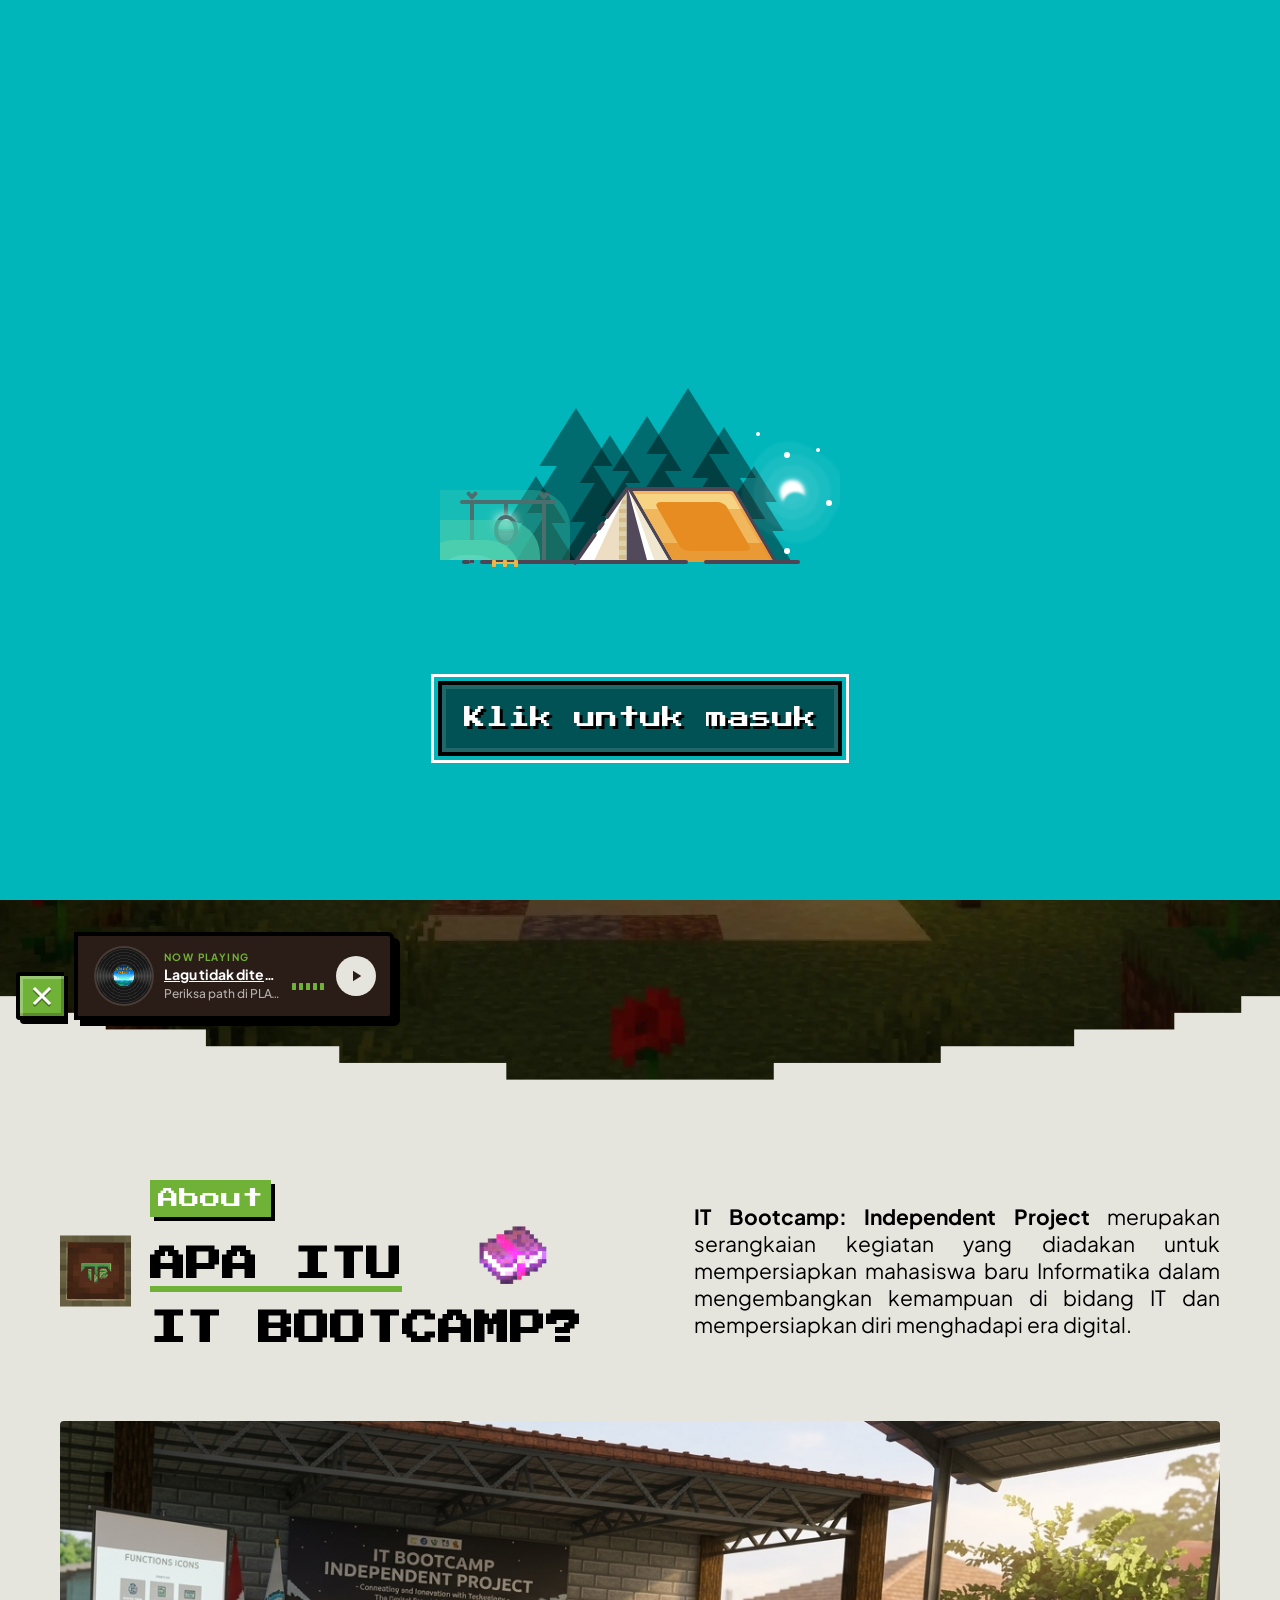
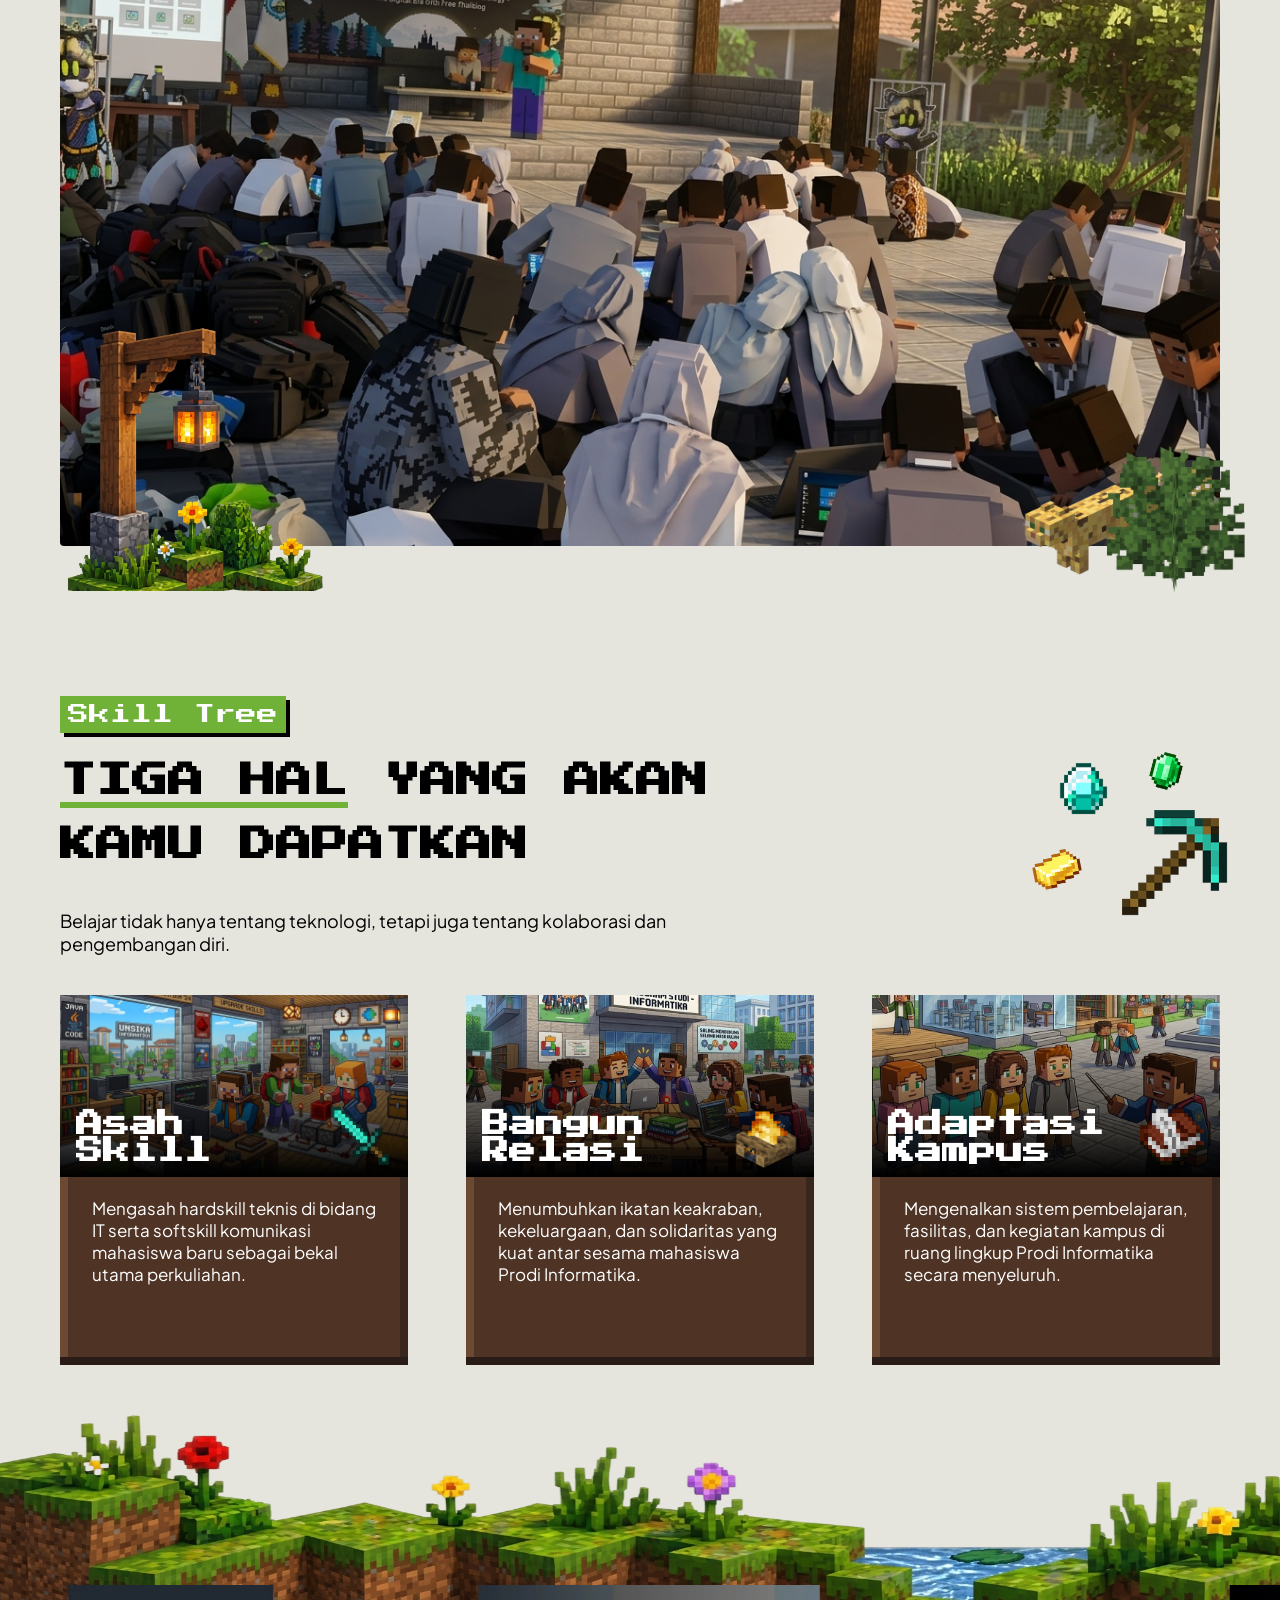
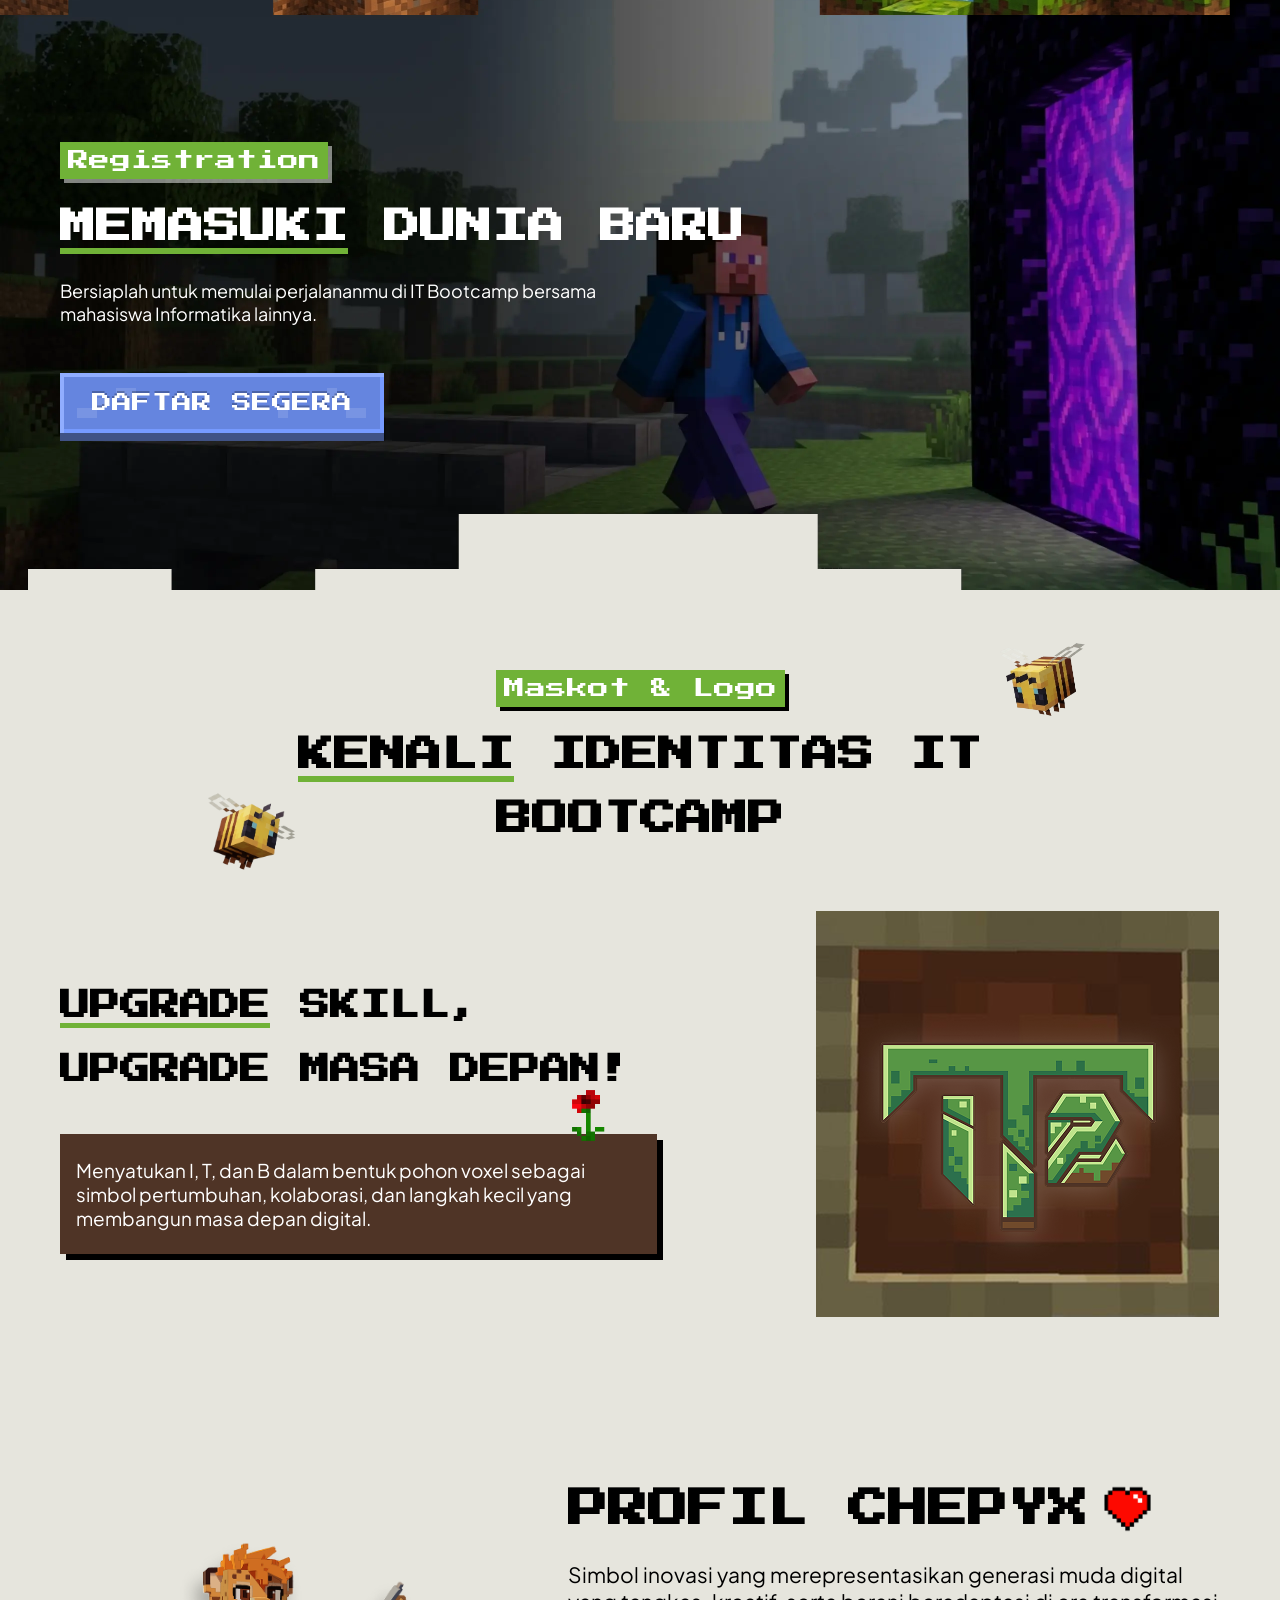
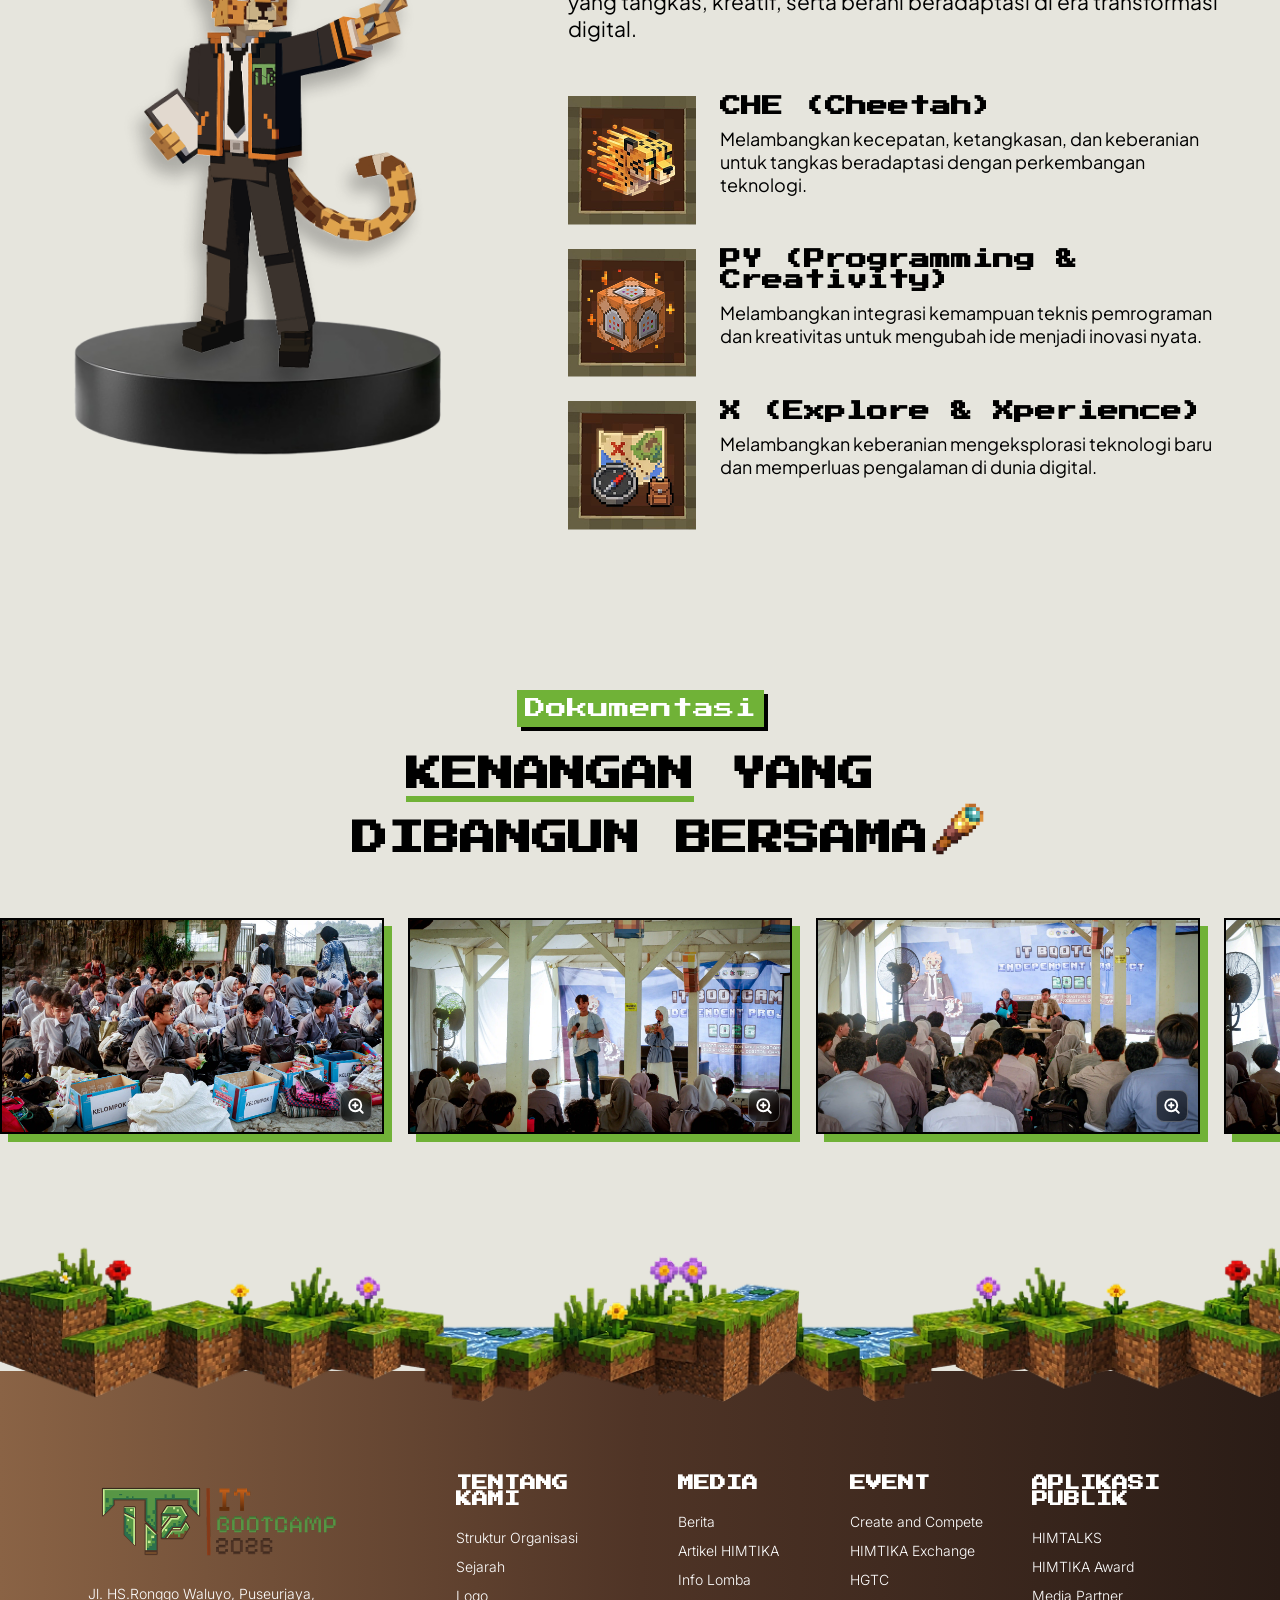
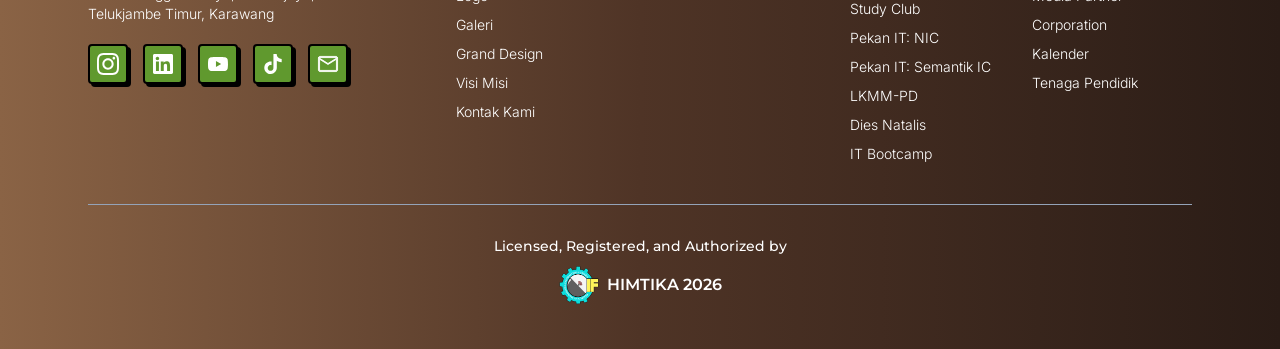
==== commit bb298ec2: "chore(pendaftaran): remove input form section at pendaftaran page" ====
--- a/index.html
+++ b/index.html
@@ -1,129 +1,136 @@
-<!DOCTYPE html>
+<!doctype html>
 <html lang="id">
-<head>
-    <meta charset="UTF-8">
-    <meta name="viewport" content="width=device-width, initial-scale=1.0">
+  <head>
+    <meta charset="UTF-8" />
+    <meta name="viewport" content="width=device-width, initial-scale=1.0" />
     <title>IT Bootcamp 2026 - Independent Project</title>
 
     <!-- CSS -->
-    <link href="assets/css/style.css" rel="stylesheet">
-    <link href="assets/css/preloader.css" rel="stylesheet">
-    <link href="assets/css/music-player.css" rel="stylesheet">
-    <link href="assets/css/entry-gate.css" rel="stylesheet">
+    <link href="assets/css/style.css" rel="stylesheet" />
+    <link href="assets/css/preloader.css" rel="stylesheet" />
+    <link href="assets/css/music-player.css" rel="stylesheet" />
+    <link href="assets/css/entry-gate.css" rel="stylesheet" />
 
     <!-- font -->
-    <link rel="preconnect" href="https://fonts.googleapis.com">
-    <link rel="preconnect" href="https://fonts.gstatic.com" crossorigin>
-    <link href="https://fonts.googleapis.com/css2?family=Press+Start+2P&family=Plus+Jakarta+Sans:ital,wght@0,400;0,500;0,600;0,700;0,800&family=Montserrat:wght@500;600;700&family=Inter:wght@400;500&display=swap" rel="stylesheet">
+    <link rel="preconnect" href="https://fonts.googleapis.com" />
+    <link rel="preconnect" href="https://fonts.gstatic.com" crossorigin />
+    <link
+      href="https://fonts.googleapis.com/css2?family=Press+Start+2P&family=Plus+Jakarta+Sans:ital,wght@0,400;0,500;0,600;0,700;0,800&family=Montserrat:wght@500;600;700&family=Inter:wght@400;500&display=swap"
+      rel="stylesheet"
+    />
 
     <!-- icon -->
-    <link rel="shortcut icon" href="assets/img/logo/logo_itb.svg" type="image/x-icon">
-    <link rel="icon" href="assets/img/logo/logo_itb.svg" type="image/x-icon">
-</head>
-<body>
+    <link
+      rel="shortcut icon"
+      href="assets/img/logo/logo_itb.svg"
+      type="image/x-icon"
+    />
+    <link rel="icon" href="assets/img/logo/logo_itb.svg" type="image/x-icon" />
+  </head>
+  <body>
     <!-- Preloader -->
     <div id="preloader" class="preloader-scene">
-        <div class="scene">
-          <div class="forest">
-            <div class="tree tree1">
-              <div class="branch branch-top"></div>
-              <div class="branch branch-middle"></div>
-            </div>
-            <div class="tree tree2">
-                <div class="branch branch-top"></div>
-                <div class="branch branch-middle"></div>
-                <div class="branch branch-bottom"></div>
-            </div>
-            <div class="tree tree3">
-                <div class="branch branch-top"></div>
-                <div class="branch branch-middle"></div>
-                <div class="branch branch-bottom"></div>
-            </div>
-            <div class="tree tree4">
-                <div class="branch branch-top"></div>
-                <div class="branch branch-middle"></div>
-                <div class="branch branch-bottom"></div>
-            </div>
-            <div class="tree tree5">
-                <div class="branch branch-top"></div>
-                <div class="branch branch-middle"></div>
-                <div class="branch branch-bottom"></div>
-            </div>
-            <div class="tree tree6">
-                <div class="branch branch-top"></div>
-                <div class="branch branch-middle"></div>
-                <div class="branch branch-bottom"></div>
-            </div>
-            <div class="tree tree7">
-                <div class="branch branch-top"></div>
-                <div class="branch branch-middle"></div>
-                <div class="branch branch-bottom"></div>
-            </div>
-          </div>
-          <div class="tent">
-              <div class="roof"></div>
-              <div class="roof-border-left">
-                <div class="roof-border roof-border1"></div>
-                <div class="roof-border roof-border2"></div>
-                <div class="roof-border roof-border3"></div>
-              </div>
-              <div class="entrance">
-                <div class="door left-door">
-                  <div class="left-door-inner"></div>
-                </div>
-                <div class="door right-door">
-                  <div class="right-door-inner"></div>
-                </div>
-              </div>
-            </div>
-          <div class="floor">
-              <div class="ground ground1"></div>
-              <div class="ground ground2"></div>
-            </div>
-          <div class="fireplace">
-            <div class="support"></div>
-            <div class="support"></div>
-            <div class="bar"></div>
-            <div class="hanger"></div>
-            <div class="smoke"></div>
-            <div class="pan"></div>
-            <div class="fire">
-              <div class="line line1">
-                <div class="particle particle1"></div>
-                <div class="particle particle2"></div>
-                <div class="particle particle3"></div>
-                <div class="particle particle4"></div>
-              </div>
-              <div class="line line2">
-                <div class="particle particle1"></div>
-                <div class="particle particle2"></div>
-                <div class="particle particle3"></div>
-                <div class="particle particle4"></div>
-              </div>
-              <div class="line line3">
-                <div class="particle particle1"></div>
-                <div class="particle particle2"></div>
-                <div class="particle particle3"></div>
-                <div class="particle particle4"></div>
-              </div>
-            </div>
-          </div>
-          <div class="time-wrapper">
-            <div class="time">
-              <div class="day"></div>
-              <div class="night">
-                <div class="moon"></div>
-                <div class="star star1 star-big"></div>
-                <div class="star star2 star-big"></div>
-                <div class="star star3 star-big"></div>
-                <div class="star star4"></div>
-                <div class="star star5"></div>
-                <div class="star star6"></div>
-                <div class="star star7"></div>
-              </div>
-            </div>
-          </div>
-        </div>
+      <div class="scene">
+        <div class="forest">
+          <div class="tree tree1">
+            <div class="branch branch-top"></div>
+            <div class="branch branch-middle"></div>
+          </div>
+          <div class="tree tree2">
+            <div class="branch branch-top"></div>
+            <div class="branch branch-middle"></div>
+            <div class="branch branch-bottom"></div>
+          </div>
+          <div class="tree tree3">
+            <div class="branch branch-top"></div>
+            <div class="branch branch-middle"></div>
+            <div class="branch branch-bottom"></div>
+          </div>
+          <div class="tree tree4">
+            <div class="branch branch-top"></div>
+            <div class="branch branch-middle"></div>
+            <div class="branch branch-bottom"></div>
+          </div>
+          <div class="tree tree5">
+            <div class="branch branch-top"></div>
+            <div class="branch branch-middle"></div>
+            <div class="branch branch-bottom"></div>
+          </div>
+          <div class="tree tree6">
+            <div class="branch branch-top"></div>
+            <div class="branch branch-middle"></div>
+            <div class="branch branch-bottom"></div>
+          </div>
+          <div class="tree tree7">
+            <div class="branch branch-top"></div>
+            <div class="branch branch-middle"></div>
+            <div class="branch branch-bottom"></div>
+          </div>
+        </div>
+        <div class="tent">
+          <div class="roof"></div>
+          <div class="roof-border-left">
+            <div class="roof-border roof-border1"></div>
+            <div class="roof-border roof-border2"></div>
+            <div class="roof-border roof-border3"></div>
+          </div>
+          <div class="entrance">
+            <div class="door left-door">
+              <div class="left-door-inner"></div>
+            </div>
+            <div class="door right-door">
+              <div class="right-door-inner"></div>
+            </div>
+          </div>
+        </div>
+        <div class="floor">
+          <div class="ground ground1"></div>
+          <div class="ground ground2"></div>
+        </div>
+        <div class="fireplace">
+          <div class="support"></div>
+          <div class="support"></div>
+          <div class="bar"></div>
+          <div class="hanger"></div>
+          <div class="smoke"></div>
+          <div class="pan"></div>
+          <div class="fire">
+            <div class="line line1">
+              <div class="particle particle1"></div>
+              <div class="particle particle2"></div>
+              <div class="particle particle3"></div>
+              <div class="particle particle4"></div>
+            </div>
+            <div class="line line2">
+              <div class="particle particle1"></div>
+              <div class="particle particle2"></div>
+              <div class="particle particle3"></div>
+              <div class="particle particle4"></div>
+            </div>
+            <div class="line line3">
+              <div class="particle particle1"></div>
+              <div class="particle particle2"></div>
+              <div class="particle particle3"></div>
+              <div class="particle particle4"></div>
+            </div>
+          </div>
+        </div>
+        <div class="time-wrapper">
+          <div class="time">
+            <div class="day"></div>
+            <div class="night">
+              <div class="moon"></div>
+              <div class="star star1 star-big"></div>
+              <div class="star star2 star-big"></div>
+              <div class="star star3 star-big"></div>
+              <div class="star star4"></div>
+              <div class="star star5"></div>
+              <div class="star star6"></div>
+              <div class="star star7"></div>
+            </div>
+          </div>
+        </div>
+      </div>
     </div>
     <!-- Preloader End -->
 
@@ -131,15 +138,25 @@
     <header id="navbar" class="site-header">
       <div class="brand">
         <div class="brand__frame">
-          <img class="brand__frame-bg" src="assets/img/logo/frame_bg.jpg" alt="">
+          <img
+            class="brand__frame-bg"
+            src="assets/img/logo/frame_bg.jpg"
+            alt=""
+          />
           <div class="brand__logo">
-            <img src="assets/img/logo/logo_itb.png" alt="Logo IT Bootcamp">
+            <img src="assets/img/logo/logo_itb.png" alt="Logo IT Bootcamp" />
           </div>
         </div>
         <span class="brand__name">IT BOOTCAMP</span>
       </div>
 
-      <button class="hamburger" id="hamburgerBtn" aria-expanded="false" aria-controls="mainNav" aria-label="Buka menu navigasi">
+      <button
+        class="hamburger"
+        id="hamburgerBtn"
+        aria-expanded="false"
+        aria-controls="mainNav"
+        aria-label="Buka menu navigasi"
+      >
         <span></span><span></span><span></span>
       </button>
 
@@ -155,37 +172,98 @@
     <!-- ============ HERO ============ -->
     <section class="hero" id="home">
       <picture class="hero__bg">
-        <source media="(max-width: 768px)" srcset="assets/img/background/hero_mobile_bg.webp">
-        
-        <img src="assets/img/background/hero_bg.webp" alt="Pemandangan Minecraft">
+        <source
+          media="(max-width: 768px)"
+          srcset="assets/img/background/hero_mobile_bg.webp"
+        />
+
+        <img
+          src="assets/img/background/hero_bg.webp"
+          alt="Pemandangan Minecraft"
+        />
       </picture>
 
       <div class="hero__content">
         <div class="hero__title-group">
           <div class="hero__title-block">
-            <img class="hero__title-badge" src="assets/img/icon/hero_title1.png" alt="IT Bootcamp 2026 - Independent Project">
-            <img class="hero__title-main" src="assets/img/icon/hero_title2.png" alt="Minecraft Title">
-          </div>
-          <p class="hero__subtitle">Fostering Smart Innovation and Programming Skills to Build a Successful Digital Career</p>
-        </div>
-        <div class="hero__cta-wrapper">  
-          <button class="btn-pixel btn-pixel__daftar" type="button" onclick="window.location.href='pendaftaran.html'">
+            <img
+              class="hero__title-badge"
+              src="assets/img/icon/hero_title1.png"
+              alt="IT Bootcamp 2026 - Independent Project"
+            />
+            <img
+              class="hero__title-main"
+              src="assets/img/icon/hero_title2.png"
+              alt="Minecraft Title"
+            />
+          </div>
+          <p class="hero__subtitle">
+            Fostering Smart Innovation and Programming Skills to Build a
+            Successful Digital Career
+          </p>
+        </div>
+        <div class="hero__cta-wrapper">
+          <button
+            class="btn-pixel btn-pixel__daftar"
+            type="button"
+            onclick="window.location.href = 'pendaftaran.html'"
+          >
             <span class="btn-pixel__label">DAFTAR SEGERA</span>
-            <span class="btn-pixel__pixel" style="left:56px; top:15px; width:20px; height:10px;"></span>
-            <span class="btn-pixel__pixel" style="left:37px; top:25px; width:10px; height:10px;"></span>
-            <span class="btn-pixel__pixel" style="right:18px; top:35px; width:20px; height:10px;"></span>
-            <span class="btn-pixel__pixel" style="right:47px; top:15px; width:10px; height:10px;"></span>
-            <span class="btn-pixel__pixel" style="right:96px; top:35px; width:10px; height:10px;"></span>
-            <span class="btn-pixel__pixel" style="left:17px; top:35px; width:20px; height:10px;"></span>
+            <span
+              class="btn-pixel__pixel"
+              style="left: 56px; top: 15px; width: 20px; height: 10px"
+            ></span>
+            <span
+              class="btn-pixel__pixel"
+              style="left: 37px; top: 25px; width: 10px; height: 10px"
+            ></span>
+            <span
+              class="btn-pixel__pixel"
+              style="right: 18px; top: 35px; width: 20px; height: 10px"
+            ></span>
+            <span
+              class="btn-pixel__pixel"
+              style="right: 47px; top: 15px; width: 10px; height: 10px"
+            ></span>
+            <span
+              class="btn-pixel__pixel"
+              style="right: 96px; top: 35px; width: 10px; height: 10px"
+            ></span>
+            <span
+              class="btn-pixel__pixel"
+              style="left: 17px; top: 35px; width: 20px; height: 10px"
+            ></span>
           </button>
-          <button class="btn-pixel btn-pixel__karya" type="button" onclick="window.location.href='pendaftaran.html'">
+          <button
+            class="btn-pixel btn-pixel__karya"
+            type="button"
+            onclick="window.location.href = 'karya-peserta.html'"
+          >
             <span class="btn-pixel__label">KARYA PESERTA</span>
-            <span class="btn-pixel__pixel" style="left:56px; top:15px; width:20px; height:10px;"></span>
-            <span class="btn-pixel__pixel" style="left:37px; top:25px; width:10px; height:10px;"></span>
-            <span class="btn-pixel__pixel" style="right:18px; top:35px; width:20px; height:10px;"></span>
-            <span class="btn-pixel__pixel" style="right:47px; top:15px; width:10px; height:10px;"></span>
-            <span class="btn-pixel__pixel" style="right:96px; top:35px; width:10px; height:10px;"></span>
-            <span class="btn-pixel__pixel" style="left:17px; top:35px; width:20px; height:10px;"></span>
+            <span
+              class="btn-pixel__pixel"
+              style="left: 56px; top: 15px; width: 20px; height: 10px"
+            ></span>
+            <span
+              class="btn-pixel__pixel"
+              style="left: 37px; top: 25px; width: 10px; height: 10px"
+            ></span>
+            <span
+              class="btn-pixel__pixel"
+              style="right: 18px; top: 35px; width: 20px; height: 10px"
+            ></span>
+            <span
+              class="btn-pixel__pixel"
+              style="right: 47px; top: 15px; width: 10px; height: 10px"
+            ></span>
+            <span
+              class="btn-pixel__pixel"
+              style="right: 96px; top: 35px; width: 10px; height: 10px"
+            ></span>
+            <span
+              class="btn-pixel__pixel"
+              style="left: 17px; top: 35px; width: 20px; height: 10px"
+            ></span>
           </button>
         </div>
       </div>
@@ -196,26 +274,53 @@
         <div class="about__heading-col">
           <!-- Frame & Logo dipindah ke dalam kolom judul -->
           <div class="about__frame">
-            <img class="about__frame-bg" src="assets/img/logo/frame_bg.jpg" alt="">
+            <img
+              class="about__frame-bg"
+              src="assets/img/logo/frame_bg.jpg"
+              alt=""
+            />
             <div class="about__frame-logo">
-              <img src="assets/img/logo/logo_itb.png" alt="Logo IT Bootcamp">
-            </div>
-          </div>
-
-          <span style="user-select: none;" class="section-badge">About</span>
-          <h2 class="section-title about__title"><u>APA ITU</u><br>IT BOOTCAMP?</h2>
+              <img src="assets/img/logo/logo_itb.png" alt="Logo IT Bootcamp" />
+            </div>
+          </div>
+
+          <span style="user-select: none" class="section-badge">About</span>
+          <h2 class="section-title about__title">
+            <u>APA ITU</u><br />IT BOOTCAMP?
+          </h2>
 
           <!-- Gambar Buku dipindah ke dalam kolom judul agar sejajar dengan kata BOOTCAMP -->
-          <img class="about__book" src="assets/img/logo/echanted-book.gif" alt="Buku">
-        </div>
-
-        <p class="about__text"><b>IT Bootcamp: Independent Project</b> merupakan serangkaian kegiatan yang diadakan untuk mempersiapkan mahasiswa baru Informatika dalam mengembangkan kemampuan di bidang IT dan mempersiapkan diri menghadapi era digital.</p>
+          <img
+            class="about__book"
+            src="assets/img/logo/echanted-book.gif"
+            alt="Buku"
+          />
+        </div>
+
+        <p class="about__text">
+          <b>IT Bootcamp: Independent Project</b> merupakan serangkaian kegiatan
+          yang diadakan untuk mempersiapkan mahasiswa baru Informatika dalam
+          mengembangkan kemampuan di bidang IT dan mempersiapkan diri menghadapi
+          era digital.
+        </p>
       </div>
 
       <div class="about__figure">
-        <img class="about__figure_background" src="assets/img/background/about_bg.jpg" alt="Kegiatan IT Bootcamp">
-        <img class="about__deco about__deco--left" src="assets/img/icon/dekor_lampu.png" alt="Dokumentasi kegiatan 1">
-        <img class="about__deco about__deco--right" src="assets/img/icon/dekor_kucing.png" alt="Dokumentasi kegiatan 2">
+        <img
+          class="about__figure_background"
+          src="assets/img/background/about_bg.jpg"
+          alt="Kegiatan IT Bootcamp"
+        />
+        <img
+          class="about__deco about__deco--left"
+          src="assets/img/icon/dekor_lampu.png"
+          alt="Dokumentasi kegiatan 1"
+        />
+        <img
+          class="about__deco about__deco--right"
+          src="assets/img/icon/dekor_kucing.png"
+          alt="Dokumentasi kegiatan 2"
+        />
       </div>
       <div class="about__spacer"></div>
     </section>
@@ -228,85 +333,162 @@
           <h2 class="section-title"><u>TIGA HAL</u> YANG AKAN KAMU DAPATKAN</h2>
         </div>
         <div class="tujuan__deco" aria-hidden="true">
-          <img class="pick-mineral" src="assets/img/icon/diamond.png" alt="">
-          <img class="pick-flower1" src="assets/img/icon/gold.png" alt="">
-          <img class="pick-flower2" src="assets/img/icon/emerald.png" alt="">
-          <img class="pick-pickaxe" src="assets/img/icon/pick.png" alt="">
-        </div>
-      </div>
-
-      <p class="tujuan__intro">Belajar tidak hanya tentang teknologi, tetapi juga tentang kolaborasi dan pengembangan diri.</p>
+          <img class="pick-mineral" src="assets/img/icon/diamond.png" alt="" />
+          <img class="pick-flower1" src="assets/img/icon/gold.png" alt="" />
+          <img class="pick-flower2" src="assets/img/icon/emerald.png" alt="" />
+          <img class="pick-pickaxe" src="assets/img/icon/pick.png" alt="" />
+        </div>
+      </div>
+
+      <p class="tujuan__intro">
+        Belajar tidak hanya tentang teknologi, tetapi juga tentang kolaborasi
+        dan pengembangan diri.
+      </p>
 
       <div class="tujuan__cards">
         <article class="skill-card">
           <div class="skill-card__img-wrap">
-            <img class="skill-card__bg" src="assets/img/background/bg_card1.webp" alt="">
+            <img
+              class="skill-card__bg"
+              src="assets/img/background/bg_card1.webp"
+              alt=""
+            />
             <div class="skill-card__gradient"></div>
             <div class="skill-card__row">
               <h3 class="skill-card__title">Asah Skill</h3>
-              <img class="skill-card__icon" src="assets/img/icon/sword.png" alt="Ikon Asah Skill">
-            </div>
-          </div>
-          <p class="skill-card__desc">Mengasah hardskill teknis di bidang IT serta softskill komunikasi mahasiswa baru sebagai bekal utama perkuliahan.</p>
+              <img
+                class="skill-card__icon"
+                src="assets/img/icon/sword.png"
+                alt="Ikon Asah Skill"
+              />
+            </div>
+          </div>
+          <p class="skill-card__desc">
+            Mengasah hardskill teknis di bidang IT serta softskill komunikasi
+            mahasiswa baru sebagai bekal utama perkuliahan.
+          </p>
         </article>
 
         <article class="skill-card">
           <div class="skill-card__img-wrap">
-            <img class="skill-card__bg" src="assets/img/background/bg_card2.webp" alt="">
+            <img
+              class="skill-card__bg"
+              src="assets/img/background/bg_card2.webp"
+              alt=""
+            />
             <div class="skill-card__gradient"></div>
             <div class="skill-card__row">
               <h3 class="skill-card__title">Bangun Relasi</h3>
-              <img class="skill-card__icon" src="assets/img/icon/cp_fire.png" alt="Ikon Bangun Relasi">
-            </div>
-          </div>
-          <p class="skill-card__desc">Menumbuhkan ikatan keakraban, kekeluargaan, dan solidaritas yang kuat antar sesama mahasiswa Prodi Informatika.</p>
+              <img
+                class="skill-card__icon"
+                src="assets/img/icon/cp_fire.png"
+                alt="Ikon Bangun Relasi"
+              />
+            </div>
+          </div>
+          <p class="skill-card__desc">
+            Menumbuhkan ikatan keakraban, kekeluargaan, dan solidaritas yang
+            kuat antar sesama mahasiswa Prodi Informatika.
+          </p>
         </article>
 
         <article class="skill-card">
           <div class="skill-card__img-wrap">
-            <img class="skill-card__bg" src="assets/img/background/bg_card3.webp" alt="">
+            <img
+              class="skill-card__bg"
+              src="assets/img/background/bg_card3.webp"
+              alt=""
+            />
             <div class="skill-card__gradient"></div>
             <div class="skill-card__row">
               <h3 class="skill-card__title">Adaptasi Kampus</h3>
-              <img class="skill-card__icon" src="assets/img/icon/buku_tulis.png" alt="Ikon Adaptasi Kampus">
-            </div>
-          </div>
-          <p class="skill-card__desc">Mengenalkan sistem pembelajaran, fasilitas, dan kegiatan kampus di ruang lingkup Prodi Informatika secara menyeluruh.</p>
+              <img
+                class="skill-card__icon"
+                src="assets/img/icon/buku_tulis.png"
+                alt="Ikon Adaptasi Kampus"
+              />
+            </div>
+          </div>
+          <p class="skill-card__desc">
+            Mengenalkan sistem pembelajaran, fasilitas, dan kegiatan kampus di
+            ruang lingkup Prodi Informatika secara menyeluruh.
+          </p>
         </article>
       </div>
     </section>
 
     <!-- ============ PENDAFTARAN ============ -->
     <section class="pendaftaran" id="pendaftaran">
-      <img class="pendaftaran__land" src="assets/img/background/bg_bunga.png" alt="">
+      <img
+        class="pendaftaran__land"
+        src="assets/img/background/bg_bunga.png"
+        alt=""
+      />
       <div class="pendaftaran__card">
         <picture class="pendaftaran__bg">
           <!-- Gambar versi Mobile (di bawah 768px) -->
-          <source media="(max-width: 768px)" srcset="assets/img/background/bg_daftar_mobile.webp">
-          
+          <source
+            media="(max-width: 768px)"
+            srcset="assets/img/background/bg_daftar_mobile.webp"
+          />
+
           <!-- Gambar versi Desktop (default / fallback) -->
-          <img src="assets/img/background/bg_daftar.webp" alt="Background Pendaftaran" width="1280" height="605">
+          <img
+            src="assets/img/background/bg_daftar.webp"
+            alt="Background Pendaftaran"
+            width="1280"
+            height="605"
+          />
         </picture>
         <div class="pendaftaran__content">
           <div class="pendaftaran__copy">
             <div class="pendaftaran__head">
-              <span class="section-badge section-badge--onbrown">Registration</span>
-              <h2 class="section-title section-title--white"><u>MEMASUKI</u> DUNIA BARU</h2>
-            </div>
-            <p class="pendaftaran__text">Bersiaplah untuk memulai perjalananmu di IT Bootcamp bersama mahasiswa Informatika lainnya.</p>
-          </div>
-          <button class="btn-pixel" type="button" onclick="window.location.href='pendaftaran.html'">
+              <span class="section-badge section-badge--onbrown"
+                >Registration</span
+              >
+              <h2 class="section-title section-title--white">
+                <u>MEMASUKI</u> DUNIA BARU
+              </h2>
+            </div>
+            <p class="pendaftaran__text">
+              Bersiaplah untuk memulai perjalananmu di IT Bootcamp bersama
+              mahasiswa Informatika lainnya.
+            </p>
+          </div>
+          <button
+            class="btn-pixel btn-pixel__daftar"
+            type="button"
+            onclick="window.location.href = 'pendaftaran.html'"
+          >
             <span class="btn-pixel__label">DAFTAR SEGERA</span>
-            <span class="btn-pixel__pixel" style="left:56px; top:15px; width:20px; height:10px;"></span>
-            <span class="btn-pixel__pixel" style="left:37px; top:25px; width:10px; height:10px;"></span>
-            <span class="btn-pixel__pixel" style="right:18px; top:35px; width:20px; height:10px;"></span>
-            <span class="btn-pixel__pixel" style="right:47px; top:15px; width:10px; height:10px;"></span>
-            <span class="btn-pixel__pixel" style="right:96px; top:35px; width:10px; height:10px;"></span>
-            <span class="btn-pixel__pixel" style="left:17px; top:35px; width:20px; height:10px;"></span>
+            <span
+              class="btn-pixel__pixel"
+              style="left: 56px; top: 15px; width: 20px; height: 10px"
+            ></span>
+            <span
+              class="btn-pixel__pixel"
+              style="left: 37px; top: 25px; width: 10px; height: 10px"
+            ></span>
+            <span
+              class="btn-pixel__pixel"
+              style="right: 18px; top: 35px; width: 20px; height: 10px"
+            ></span>
+            <span
+              class="btn-pixel__pixel"
+              style="right: 47px; top: 15px; width: 10px; height: 10px"
+            ></span>
+            <span
+              class="btn-pixel__pixel"
+              style="right: 96px; top: 35px; width: 10px; height: 10px"
+            ></span>
+            <span
+              class="btn-pixel__pixel"
+              style="left: 17px; top: 35px; width: 20px; height: 10px"
+            ></span>
           </button>
         </div>
       </div>
-    </section> 
+    </section>
 
     <!-- ============ IDENTITAS (Maskot & Logo intro) ============ -->
     <section class="identitas" id="maskot-logo">
@@ -315,17 +497,39 @@
         <h2 class="section-title"><u>KENALI</u> IDENTITAS IT BOOTCAMP</h2>
       </div>
 
-      <img class="identitas__poppy" src="assets/img/icon/bunga.png" alt="">
-      <div class="identitas__gemini-a"><img src="assets/img/icon/lebah1.png" style="height:226%; left:-24.9%; top:-43.27%; width:201.35%;" alt=""></div>
-      <div class="identitas__gemini-b"><img src="assets/img/icon/lebah2.png" style="height:336.67%; left:-108.25%; top:-204.86%; width:277.73%;" alt=""></div>
+      <img class="identitas__poppy" src="assets/img/icon/bunga.png" alt="" />
+      <div class="identitas__gemini-a">
+        <img
+          src="assets/img/icon/lebah1.png"
+          style="height: 226%; left: -24.9%; top: -43.27%; width: 201.35%"
+          alt=""
+        />
+      </div>
+      <div class="identitas__gemini-b">
+        <img
+          src="assets/img/icon/lebah2.png"
+          style="height: 336.67%; left: -108.25%; top: -204.86%; width: 277.73%"
+          alt=""
+        />
+      </div>
 
       <div class="identitas__body">
         <div class="identitas__text-col">
-          <h3 class="section-title identitas__title"><u>UPGRADE</u> SKILL, UPGRADE MASA DEPAN!</h3>
-          <p class="identitas__desc">Menyatukan I, T, dan B dalam bentuk pohon voxel sebagai simbol pertumbuhan, kolaborasi, dan langkah kecil yang membangun masa depan digital.</p>
+          <h3 class="section-title identitas__title">
+            <u>UPGRADE</u> SKILL, UPGRADE MASA DEPAN!
+          </h3>
+          <p class="identitas__desc">
+            Menyatukan I, T, dan B dalam bentuk pohon voxel sebagai simbol
+            pertumbuhan, kolaborasi, dan langkah kecil yang membangun masa depan
+            digital.
+          </p>
         </div>
         <div class="identitas__frame">
-          <img class="identitas__frame-bg" src="assets/img/logo/logo_frame.png" alt="">
+          <img
+            class="identitas__frame-bg"
+            src="assets/img/logo/logo_frame.png"
+            alt=""
+          />
         </div>
       </div>
     </section>
@@ -333,42 +537,59 @@
     <!-- ============ MASKOT (Mini Herta) ============ -->
     <section class="maskot" id="maskot">
       <div class="maskot__figure">
-        <img src="assets/img/maskot/maskot_full.png" alt="Maskot Chepyx">
+        <img src="assets/img/maskot/maskot_full.png" alt="Maskot Chepyx" />
       </div>
       <div class="maskot__content">
         <div class="maskot__heading">
           <h2 class="maskot__title">PROFIL CHEPYX</h2>
-          <img class="maskot__heart" src="assets/img/logo/heart.png" alt="Ikon hati Minecraft">
-        </div>
-        <p class="maskot__intro">Simbol inovasi yang merepresentasikan generasi muda digital yang tangkas, kreatif, serta berani beradaptasi di era transformasi digital.</p>
+          <img
+            class="maskot__heart"
+            src="assets/img/logo/heart.png"
+            alt="Ikon hati Minecraft"
+          />
+        </div>
+        <p class="maskot__intro">
+          Simbol inovasi yang merepresentasikan generasi muda digital yang
+          tangkas, kreatif, serta berani beradaptasi di era transformasi
+          digital.
+        </p>
         <div class="maskot__list">
           <div class="maskot__item">
             <div class="maskot__item-frame">
-              <img src="assets/img/maskot/maskot1.png" alt="Maskot 1">
+              <img src="assets/img/maskot/maskot1.png" alt="Maskot 1" />
             </div>
             <div class="maskot__item-copy">
               <h3 class="maskot__item-title">CHE (Cheetah)</h3>
-              <p class="maskot__item-text">Melambangkan kecepatan, ketangkasan, dan keberanian untuk tangkas beradaptasi dengan perkembangan teknologi.</p>
-            </div>
-          </div>
-          
+              <p class="maskot__item-text">
+                Melambangkan kecepatan, ketangkasan, dan keberanian untuk
+                tangkas beradaptasi dengan perkembangan teknologi.
+              </p>
+            </div>
+          </div>
+
           <div class="maskot__item">
             <div class="maskot__item-frame">
-              <img src="assets/img/maskot/maskot2.png" alt="Maskot 2">
+              <img src="assets/img/maskot/maskot2.png" alt="Maskot 2" />
             </div>
             <div class="maskot__item-copy">
               <h3 class="maskot__item-title">PY (Programming & Creativity)</h3>
-              <p class="maskot__item-text">Melambangkan integrasi kemampuan teknis pemrograman dan kreativitas untuk mengubah ide menjadi inovasi nyata.</p>
+              <p class="maskot__item-text">
+                Melambangkan integrasi kemampuan teknis pemrograman dan
+                kreativitas untuk mengubah ide menjadi inovasi nyata.
+              </p>
             </div>
           </div>
 
           <div class="maskot__item">
             <div class="maskot__item-frame">
-              <img src="assets/img/maskot/maskot3.png" alt="Maskot 3">
+              <img src="assets/img/maskot/maskot3.png" alt="Maskot 3" />
             </div>
             <div class="maskot__item-copy">
               <h3 class="maskot__item-title">X (Explore & Xperience)</h3>
-              <p class="maskot__item-text">Melambangkan keberanian mengeksplorasi teknologi baru dan memperluas pengalaman di dunia digital.</p>
+              <p class="maskot__item-text">
+                Melambangkan keberanian mengeksplorasi teknologi baru dan
+                memperluas pengalaman di dunia digital.
+              </p>
             </div>
           </div>
         </div>
@@ -379,97 +600,183 @@
     <section class="dokumentasi" id="dokumentasi">
       <div class="dokumentasi__header">
         <span class="section-badge">Dokumentasi</span>
-        <h2 class="section-title dokumentasi-title"><u>KENANGAN</u> YANG DIBANGUN BERSAMA</h2>
-      </div>
-      <img class="dokumentasi__icon" src="assets/img/icon/lensa.png" alt="">
+        <h2 class="section-title dokumentasi-title">
+          <u>KENANGAN</u> YANG DIBANGUN BERSAMA
+        </h2>
+      </div>
+      <img class="dokumentasi__icon" src="assets/img/icon/lensa.png" alt="" />
 
       <!-- Slider Utama (Cuma 1 Slider) -->
       <div class="slider">
         <div class="slide-track" id="slide-track-1">
-            <!-- Foto Asli Baris 1 (7 Items) -->
+          <!-- Foto Asli Baris 1 (7 Items) -->
           <div class="slide slide-wide">
-              <div class="dok-overlay">Klik untuk melihat</div>
-              <img src="assets/img/dokumentasi/bg-it-bootcamp-1.webp" alt="dokumentasi" loading="lazy" class="image" />
-              <div class="zoom-badge">
-                <svg viewBox="0 0 24 24" fill="none" stroke="currentColor" stroke-width="2.5" stroke-linecap="round" stroke-linejoin="round">
-                  <circle cx="11" cy="11" r="8"></circle>
-                  <line x1="21" y1="21" x2="16.65" y2="16.65"></line>
-                  <line x1="11" y1="8" x2="11" y2="14"></line>
-                  <line x1="8" y1="11" x2="14" y2="11"></line>
-                </svg>
-              </div>
+            <div class="dok-overlay">Klik untuk melihat</div>
+            <img
+              src="assets/img/dokumentasi/bg-it-bootcamp-1.webp"
+              alt="dokumentasi"
+              loading="lazy"
+              class="image"
+            />
+            <div class="zoom-badge">
+              <svg
+                viewBox="0 0 24 24"
+                fill="none"
+                stroke="currentColor"
+                stroke-width="2.5"
+                stroke-linecap="round"
+                stroke-linejoin="round"
+              >
+                <circle cx="11" cy="11" r="8"></circle>
+                <line x1="21" y1="21" x2="16.65" y2="16.65"></line>
+                <line x1="11" y1="8" x2="11" y2="14"></line>
+                <line x1="8" y1="11" x2="14" y2="11"></line>
+              </svg>
+            </div>
           </div>
           <div class="slide slide-wide">
-              <div class="dok-overlay">Klik untuk melihat</div>
-              <img src="assets/img/dokumentasi/bg-it-bootcamp-2.webp" alt="dokumentasi" loading="lazy" class="image" />
-              <div class="zoom-badge">
-                <svg viewBox="0 0 24 24" fill="none" stroke="currentColor" stroke-width="2.5" stroke-linecap="round" stroke-linejoin="round">
-                  <circle cx="11" cy="11" r="8"></circle>
-                  <line x1="21" y1="21" x2="16.65" y2="16.65"></line>
-                  <line x1="11" y1="8" x2="11" y2="14"></line>
-                  <line x1="8" y1="11" x2="14" y2="11"></line>
-                </svg>
-              </div>
+            <div class="dok-overlay">Klik untuk melihat</div>
+            <img
+              src="assets/img/dokumentasi/bg-it-bootcamp-2.webp"
+              alt="dokumentasi"
+              loading="lazy"
+              class="image"
+            />
+            <div class="zoom-badge">
+              <svg
+                viewBox="0 0 24 24"
+                fill="none"
+                stroke="currentColor"
+                stroke-width="2.5"
+                stroke-linecap="round"
+                stroke-linejoin="round"
+              >
+                <circle cx="11" cy="11" r="8"></circle>
+                <line x1="21" y1="21" x2="16.65" y2="16.65"></line>
+                <line x1="11" y1="8" x2="11" y2="14"></line>
+                <line x1="8" y1="11" x2="14" y2="11"></line>
+              </svg>
+            </div>
           </div>
           <div class="slide slide-wide">
-              <div class="dok-overlay">Klik untuk melihat</div>
-              <img src="assets/img/dokumentasi/bg-it-bootcamp-3.webp" alt="dokumentasi" loading="lazy" class="image" />
-              <div class="zoom-badge">
-                <svg viewBox="0 0 24 24" fill="none" stroke="currentColor" stroke-width="2.5" stroke-linecap="round" stroke-linejoin="round">
-                  <circle cx="11" cy="11" r="8"></circle>
-                  <line x1="21" y1="21" x2="16.65" y2="16.65"></line>
-                  <line x1="11" y1="8" x2="11" y2="14"></line>
-                  <line x1="8" y1="11" x2="14" y2="11"></line>
-                </svg>
-              </div>
+            <div class="dok-overlay">Klik untuk melihat</div>
+            <img
+              src="assets/img/dokumentasi/bg-it-bootcamp-3.webp"
+              alt="dokumentasi"
+              loading="lazy"
+              class="image"
+            />
+            <div class="zoom-badge">
+              <svg
+                viewBox="0 0 24 24"
+                fill="none"
+                stroke="currentColor"
+                stroke-width="2.5"
+                stroke-linecap="round"
+                stroke-linejoin="round"
+              >
+                <circle cx="11" cy="11" r="8"></circle>
+                <line x1="21" y1="21" x2="16.65" y2="16.65"></line>
+                <line x1="11" y1="8" x2="11" y2="14"></line>
+                <line x1="8" y1="11" x2="14" y2="11"></line>
+              </svg>
+            </div>
           </div>
           <div class="slide slide-wide">
-              <div class="dok-overlay">Klik untuk melihat</div>
-              <img src="assets/img/dokumentasi/bg-it-bootcamp-4.webp" alt="dokumentasi" loading="lazy" class="image" />
-              <div class="zoom-badge">
-                <svg viewBox="0 0 24 24" fill="none" stroke="currentColor" stroke-width="2.5" stroke-linecap="round" stroke-linejoin="round">
-                  <circle cx="11" cy="11" r="8"></circle>
-                  <line x1="21" y1="21" x2="16.65" y2="16.65"></line>
-                  <line x1="11" y1="8" x2="11" y2="14"></line>
-                  <line x1="8" y1="11" x2="14" y2="11"></line>
-                </svg>
-              </div>
+            <div class="dok-overlay">Klik untuk melihat</div>
+            <img
+              src="assets/img/dokumentasi/bg-it-bootcamp-4.webp"
+              alt="dokumentasi"
+              loading="lazy"
+              class="image"
+            />
+            <div class="zoom-badge">
+              <svg
+                viewBox="0 0 24 24"
+                fill="none"
+                stroke="currentColor"
+                stroke-width="2.5"
+                stroke-linecap="round"
+                stroke-linejoin="round"
+              >
+                <circle cx="11" cy="11" r="8"></circle>
+                <line x1="21" y1="21" x2="16.65" y2="16.65"></line>
+                <line x1="11" y1="8" x2="11" y2="14"></line>
+                <line x1="8" y1="11" x2="14" y2="11"></line>
+              </svg>
+            </div>
           </div>
           <div class="slide slide-wide">
-              <div class="dok-overlay">Klik untuk melihat</div>
-              <img src="assets/img/dokumentasi/bg-it-bootcamp-5.webp" alt="dokumentasi" loading="lazy" class="image" />
-              <div class="zoom-badge">
-                <svg viewBox="0 0 24 24" fill="none" stroke="currentColor" stroke-width="2.5" stroke-linecap="round" stroke-linejoin="round">
-                  <circle cx="11" cy="11" r="8"></circle>
-                  <line x1="21" y1="21" x2="16.65" y2="16.65"></line>
-                  <line x1="11" y1="8" x2="11" y2="14"></line>
-                  <line x1="8" y1="11" x2="14" y2="11"></line>
-                </svg>
-              </div>
+            <div class="dok-overlay">Klik untuk melihat</div>
+            <img
+              src="assets/img/dokumentasi/bg-it-bootcamp-5.webp"
+              alt="dokumentasi"
+              loading="lazy"
+              class="image"
+            />
+            <div class="zoom-badge">
+              <svg
+                viewBox="0 0 24 24"
+                fill="none"
+                stroke="currentColor"
+                stroke-width="2.5"
+                stroke-linecap="round"
+                stroke-linejoin="round"
+              >
+                <circle cx="11" cy="11" r="8"></circle>
+                <line x1="21" y1="21" x2="16.65" y2="16.65"></line>
+                <line x1="11" y1="8" x2="11" y2="14"></line>
+                <line x1="8" y1="11" x2="14" y2="11"></line>
+              </svg>
+            </div>
           </div>
           <div class="slide slide-wide">
-              <div class="dok-overlay">Klik untuk melihat</div>
-              <img src="assets/img/dokumentasi/bg-it-bootcamp-6.webp" alt="dokumentasi" loading="lazy" class="image" />
-              <div class="zoom-badge">
-                <svg viewBox="0 0 24 24" fill="none" stroke="currentColor" stroke-width="2.5" stroke-linecap="round" stroke-linejoin="round">
-                  <circle cx="11" cy="11" r="8"></circle>
-                  <line x1="21" y1="21" x2="16.65" y2="16.65"></line>
-                  <line x1="11" y1="8" x2="11" y2="14"></line>
-                  <line x1="8" y1="11" x2="14" y2="11"></line>
-                </svg>
-              </div>
+            <div class="dok-overlay">Klik untuk melihat</div>
+            <img
+              src="assets/img/dokumentasi/bg-it-bootcamp-6.webp"
+              alt="dokumentasi"
+              loading="lazy"
+              class="image"
+            />
+            <div class="zoom-badge">
+              <svg
+                viewBox="0 0 24 24"
+                fill="none"
+                stroke="currentColor"
+                stroke-width="2.5"
+                stroke-linecap="round"
+                stroke-linejoin="round"
+              >
+                <circle cx="11" cy="11" r="8"></circle>
+                <line x1="21" y1="21" x2="16.65" y2="16.65"></line>
+                <line x1="11" y1="8" x2="11" y2="14"></line>
+                <line x1="8" y1="11" x2="14" y2="11"></line>
+              </svg>
+            </div>
           </div>
           <div class="slide slide-wide">
-              <div class="dok-overlay">Klik untuk melihat</div>
-              <img src="assets/img/dokumentasi/bg-it-bootcamp-7.webp" alt="dokumentasi" loading="lazy" class="image" />
-              <div class="zoom-badge">
-                <svg viewBox="0 0 24 24" fill="none" stroke="currentColor" stroke-width="2.5" stroke-linecap="round" stroke-linejoin="round">
-                  <circle cx="11" cy="11" r="8"></circle>
-                  <line x1="21" y1="21" x2="16.65" y2="16.65"></line>
-                  <line x1="11" y1="8" x2="11" y2="14"></line>
-                  <line x1="8" y1="11" x2="14" y2="11"></line>
-                </svg>
-              </div>
+            <div class="dok-overlay">Klik untuk melihat</div>
+            <img
+              src="assets/img/dokumentasi/bg-it-bootcamp-7.webp"
+              alt="dokumentasi"
+              loading="lazy"
+              class="image"
+            />
+            <div class="zoom-badge">
+              <svg
+                viewBox="0 0 24 24"
+                fill="none"
+                stroke="currentColor"
+                stroke-width="2.5"
+                stroke-linecap="round"
+                stroke-linejoin="round"
+              >
+                <circle cx="11" cy="11" r="8"></circle>
+                <line x1="21" y1="21" x2="16.65" y2="16.65"></line>
+                <line x1="11" y1="8" x2="11" y2="14"></line>
+                <line x1="8" y1="11" x2="14" y2="11"></line>
+              </svg>
+            </div>
           </div>
         </div>
       </div>
@@ -477,12 +784,41 @@
       <!-- Popup Viewer Baris 1 -->
       <div class="popup" id="popup-1">
         <span class="close-btn" id="close-btn-1">
-            <svg viewBox="0 0 56.326 56.326" xmlns="http://www.w3.org/2000/svg" fill="#000000"><g id="SVGRepo_bgCarrier" stroke-width="0"></g><g id="SVGRepo_tracerCarrier" stroke-linecap="round" stroke-linejoin="round"></g><g id="SVGRepo_iconCarrier"> <path id="Path_14" data-name="Path 14" d="M477.613,422.087l25.6-25.6a1.5,1.5,0,0,0-2.122-2.121l-25.6,25.6-25.6-25.6a1.5,1.5,0,1,0-2.121,2.121l25.6,25.6-25.6,25.6a1.5,1.5,0,0,0,2.121,2.122l25.6-25.6,25.6,25.6a1.5,1.5,0,0,0,2.122-2.122Z" transform="translate(-447.328 -393.924)" fill="#000000"></path> </g></svg>
+          <svg
+            viewBox="0 0 56.326 56.326"
+            xmlns="http://www.w3.org/2000/svg"
+            fill="#000000"
+          >
+            <g id="SVGRepo_bgCarrier" stroke-width="0"></g>
+            <g
+              id="SVGRepo_tracerCarrier"
+              stroke-linecap="round"
+              stroke-linejoin="round"
+            ></g>
+            <g id="SVGRepo_iconCarrier">
+              <path
+                id="Path_14"
+                data-name="Path 14"
+                d="M477.613,422.087l25.6-25.6a1.5,1.5,0,0,0-2.122-2.121l-25.6,25.6-25.6-25.6a1.5,1.5,0,1,0-2.121,2.121l25.6,25.6-25.6,25.6a1.5,1.5,0,0,0,2.121,2.122l25.6-25.6,25.6,25.6a1.5,1.5,0,0,0,2.122-2.122Z"
+                transform="translate(-447.328 -393.924)"
+                fill="#000000"
+              ></path>
+            </g>
+          </svg>
         </span>
-        <button class="arrow-btn left-arrow" id="left-arrow-1"><img src="assets/img/icon/arrow.png" alt="Left Arrow"></button>
-        <button class="arrow-btn right-arrow" id="right-arrow-1"><img src="assets/img/icon/arrow.png" alt="Right Arrow"></button>
+        <button class="arrow-btn left-arrow" id="left-arrow-1">
+          <img src="assets/img/icon/arrow.png" alt="Left Arrow" />
+        </button>
+        <button class="arrow-btn right-arrow" id="right-arrow-1">
+          <img src="assets/img/icon/arrow.png" alt="Right Arrow" />
+        </button>
         <div class="popup-content">
-          <img src="" class="large-image" id="large-image-1" alt="Dokumentasi Preview">
+          <img
+            src=""
+            class="large-image"
+            id="large-image-1"
+            alt="Dokumentasi Preview"
+          />
           <div class="popup-caption" id="popup-caption-1">Deskripsi Foto</div>
         </div>
         <h1 class="index" id="index-1">01</h1>
@@ -491,154 +827,426 @@
 
     <!-- ============ FOOTER ============ -->
     <footer class="site-footer">
-      <img class="footer__land" src="assets/img/background/footer-grass-block.png" alt="">
-        <div class="footer-container">
-            <div class="footer-main-row">
-                <div class="footer-brand-col">
-                    <div class="brand-content">
-                        <div class="logo-address-group">
-                            <img src="assets/img/logo/logo_itb_full.png" alt="Logo IT Bootcamp" class="footer-logo" />
-                            <p class="footer-address">Jl. HS.Ronggo Waluyo, Puseurjaya, Telukjambe Timur, Karawang</p>
-                        </div>
-                        <div class="footer-social-wrapper">
-                            <a href="https://www.instagram.com/himtika_unsika" target="_blank" class="footer-social-link">
-                                <svg width="22" viewBox="0 0 24 24" fill="currentColor" xmlns="http://www.w3.org/2000/svg"><path d="M12 0C8.74 0 8.333.015 7.053.072 5.775.132 4.905.333 4.14.63c-.789.306-1.459.717-2.126 1.384S.935 3.35.63 4.14C.333 4.905.131 5.775.072 7.053.012 8.333 0 8.74 0 12s.015 3.667.072 4.947c.06 1.277.261 2.148.558 2.913.306.788.717 1.459 1.384 2.126.667.666 1.336 1.079 2.126 1.384.766.296 1.636.499 2.913.558C8.333 23.988 8.74 24 12 24s3.667-.015 4.947-.072c1.277-.06 2.148-.262 2.913-.558.788-.306 1.459-.718 2.126-1.384.666-.667 1.079-1.335 1.384-2.126.296-.765.499-1.636.558-2.913.06-1.28.072-1.687.072-4.947s-.015-3.667-.072-4.947c-.06-1.277-.262-2.149-.558-2.913-.306-.789-.718-1.459-1.384-2.126C21.319 1.347 20.651.935 19.86.63c-.765-.297-1.636-.499-2.913-.558C15.667.012 15.26 0 12 0zm0 2.16c3.203 0 3.585.016 4.85.071 1.17.055 1.805.249 2.227.415.562.217.96.477 1.382.896.419.42.679.819.896 1.381.164.422.36 1.057.413 2.227.057 1.266.07 1.646.07 4.85s-.015 3.585-.074 4.85c-.061 1.17-.256 1.805-.421 2.227-.224.562-.479.96-.899 1.382-.419.419-.824.679-1.38.896-.42.164-1.065.36-2.235.413-1.274.057-1.649.07-4.859.07-3.211 0-3.586-.015-4.859-.074-1.171-.061-1.816-.256-2.236-.421-.569-.224-.96-.479-1.379-.899-.421-.419-.69-.824-.9-1.38-.165-.42-.359-1.065-.42-2.235-.045-1.26-.061-1.649-.061-4.844 0-3.196.016-3.586.061-4.861.061-1.17.255-1.814.42-2.234.21-.57.479-.96.9-1.381.419-.419.81-.689 1.379-.898.42-.166 1.051-.361 2.221-.421 1.275-.045 1.65-.06 4.859-.06l.045.03zm0 3.678c-3.405 0-6.162 2.76-6.162 6.162 0 3.405 2.76 6.162 6.162 6.162 3.405 0 6.162-2.76 6.162-6.162 0-3.405-2.76-6.162-6.162-6.162zM12 16c-2.21 0-4-1.79-4-4s1.79-4 4-4 4 1.79 4 4-1.79 4-4 4zm7.846-10.405c0 .795-.646 1.44-1.44 1.44-.795 0-1.44-.646-1.44-1.44 0-.794.646-1.439 1.44-1.439.793-.001 1.44.645 1.44 1.439z" /></svg>
-                            </a>
-                            <a href="https://www.linkedin.com/company/himtikaofficial/" target="_blank" class="footer-social-link">
-                                <svg width="20" viewBox="0 0 24 24" fill="currentColor" xmlns="http://www.w3.org/2000/svg"><path d="M22.2235 0H1.772C0.792 0 0 0.7735 0 1.73V22.265C0 23.222 0.792 24 1.772 24H22.2235C23.2035 24 24 23.222 24 22.27V1.73C24 0.773 23.203 0 22.2235 0ZM7.12 20.4515H3.558V8.9955H7.1205L7.12 20.4515ZM5.339 7.435C5.06781 7.43546 4.79918 7.38246 4.54849 7.27903C4.29779 7.17559 4.06995 7.02376 3.87798 6.83221C3.686 6.64065 3.53367 6.41314 3.4297 6.16267C3.32572 5.9122 3.27213 5.64369 3.272 5.3725C3.27213 5.10131 3.32572 4.8328 3.4297 4.58233C3.53367 4.33186 3.686 4.10435 3.87798 3.91279C4.06995 3.72124 4.29779 3.56941 4.54849 3.46597C4.79918 3.36254 5.06781 3.30954 5.339 3.31C5.88601 3.31 6.41061 3.5273 6.79741 3.91409C7.1842 4.30089 7.4015 4.82549 7.4015 5.3725C7.4015 5.91951 7.1842 6.44411 6.79741 6.83091C6.41061 7.2177 5.88601 7.435 5.339 7.435ZM20.4515 20.452H16.894V14.883C16.894 13.5565 16.8705 11.8455 15.042 11.8455C13.1905 11.8455 12.9095 13.2935 12.9095 14.789V20.4515H9.356V8.9955H12.769V10.5605H12.8155C13.289 9.6605 14.4515 8.7095 16.181 8.7095C19.786 8.7095 20.4515 11.0815 20.4515 14.1655V20.452Z" /></svg>
-                            </a>
-                            <a href="https://www.youtube.com/@HimtikaOfficial" target="_blank" class="footer-social-link">
-                                <svg width="20" viewBox="0 0 24 24" fill="currentColor" xmlns="http://www.w3.org/2000/svg"><path d="M23.498 6.186a3.016 3.016 0 0 0-2.122-2.136C19.505 3.545 12 3.545 12 3.545s-7.505 0-9.377.505A3.017 3.017 0 0 0 .502 6.186C0 8.07 0 12 0 12s0 3.93.502 5.814a3.016 3.016 0 0 0 2.122 2.136c1.871.505 9.376.505 9.376.505s7.505 0 9.377-.505a3.015 3.015 0 0 0 2.122-2.136C24 15.93 24 12 24 12s0-3.93-.502-5.814zM9.545 15.568V8.432L15.818 12l-6.273 3.568z" /></svg>
-                            </a>
-                            <a href="https://www.tiktok.com/@himtika_unsika" target="_blank" class="footer-social-link">
-                                <svg width="20" viewBox="0 0 24 24" fill="currentColor" xmlns="http://www.w3.org/2000/svg"><path d="M12.525.02c1.31-.02 2.61-.01 3.91-.02.08 1.53.63 3.09 1.75 4.17 1.12 1.11 2.7 1.62 4.24 1.79v4.03c-1.44-.05-2.89-.35-4.2-.97-.57-.26-1.1-.59-1.62-.93-.01 2.92.01 5.84-.02 8.75-.08 1.4-.54 2.79-1.35 3.94-1.31 1.92-3.58 3.17-5.91 3.21-1.43.08-2.86-.31-4.08-1.03-2.02-1.19-3.44-3.37-3.65-5.71-.02-.5-.03-1-.01-1.49.18-1.9 1.12-3.72 2.58-4.96 1.66-1.44 3.98-2.13 6.15-1.72.02 1.48-.04 2.96-.04 4.44-.99-.32-2.15-.23-3.02.37-.63.41-1.11 1.04-1.36 1.75-.21.51-.15 1.07-.14 1.61.24 1.64 1.82 3.02 3.5 2.87 1.12-.01 2.19-.66 2.77-1.61.19-.33.4-.67.41-1.06.1-1.79.06-3.57.07-5.36.01-4.03-.01-8.05.02-12.07z" /></svg>
-                            </a>
-                            <a href="https://mail.google.com/mail/?view=cm&fs=1&to=himtika@unsika.ac.id" target="_blank" class="footer-social-link">
-                                <svg width="24" viewBox="0 0 28 28" fill="currentColor" xmlns="http://www.w3.org/2000/svg"><path d="M4.66626 5.1665H23.3333C24.3403 5.1665 25.1661 5.99247 25.1663 6.99951V20.9995C25.1663 22.0067 24.3404 22.8335 23.3333 22.8335H4.66626C3.65922 22.8333 2.83325 22.0066 2.83325 20.9995V6.99951C2.83342 6.05552 3.55932 5.27085 4.47974 5.17627L4.66626 5.1665ZM23.0686 8.90869L13.9993 14.5767L4.93188 8.90869L4.16626 8.43115V21.4995H23.8333V8.43115L23.0686 8.90869ZM4.40161 7.42432L13.7346 13.2573L14.0002 13.4224L14.2649 13.2573L23.5979 7.42432L25.0764 6.49951H2.9231L4.40161 7.42432Z" fill="currentColor" stroke="currentColor"/></svg>
-                            </a>
-                        </div>
-                    </div>
+      <img
+        class="footer__land"
+        src="assets/img/background/footer-grass-block.png"
+        alt=""
+      />
+      <div class="footer-container">
+        <div class="footer-main-row">
+          <div class="footer-brand-col">
+            <div class="brand-content">
+              <div class="logo-address-group">
+                <img
+                  src="assets/img/logo/logo_itb_full.png"
+                  alt="Logo IT Bootcamp"
+                  class="footer-logo"
+                />
+                <p class="footer-address">
+                  Jl. HS.Ronggo Waluyo, Puseurjaya, Telukjambe Timur, Karawang
+                </p>
+              </div>
+              <div class="footer-social-wrapper">
+                <a
+                  href="https://www.instagram.com/himtika_unsika"
+                  target="_blank"
+                  class="footer-social-link"
+                >
+                  <svg
+                    width="22"
+                    viewBox="0 0 24 24"
+                    fill="currentColor"
+                    xmlns="http://www.w3.org/2000/svg"
+                  >
+                    <path
+                      d="M12 0C8.74 0 8.333.015 7.053.072 5.775.132 4.905.333 4.14.63c-.789.306-1.459.717-2.126 1.384S.935 3.35.63 4.14C.333 4.905.131 5.775.072 7.053.012 8.333 0 8.74 0 12s.015 3.667.072 4.947c.06 1.277.261 2.148.558 2.913.306.788.717 1.459 1.384 2.126.667.666 1.336 1.079 2.126 1.384.766.296 1.636.499 2.913.558C8.333 23.988 8.74 24 12 24s3.667-.015 4.947-.072c1.277-.06 2.148-.262 2.913-.558.788-.306 1.459-.718 2.126-1.384.666-.667 1.079-1.335 1.384-2.126.296-.765.499-1.636.558-2.913.06-1.28.072-1.687.072-4.947s-.015-3.667-.072-4.947c-.06-1.277-.262-2.149-.558-2.913-.306-.789-.718-1.459-1.384-2.126C21.319 1.347 20.651.935 19.86.63c-.765-.297-1.636-.499-2.913-.558C15.667.012 15.26 0 12 0zm0 2.16c3.203 0 3.585.016 4.85.071 1.17.055 1.805.249 2.227.415.562.217.96.477 1.382.896.419.42.679.819.896 1.381.164.422.36 1.057.413 2.227.057 1.266.07 1.646.07 4.85s-.015 3.585-.074 4.85c-.061 1.17-.256 1.805-.421 2.227-.224.562-.479.96-.899 1.382-.419.419-.824.679-1.38.896-.42.164-1.065.36-2.235.413-1.274.057-1.649.07-4.859.07-3.211 0-3.586-.015-4.859-.074-1.171-.061-1.816-.256-2.236-.421-.569-.224-.96-.479-1.379-.899-.421-.419-.69-.824-.9-1.38-.165-.42-.359-1.065-.42-2.235-.045-1.26-.061-1.649-.061-4.844 0-3.196.016-3.586.061-4.861.061-1.17.255-1.814.42-2.234.21-.57.479-.96.9-1.381.419-.419.81-.689 1.379-.898.42-.166 1.051-.361 2.221-.421 1.275-.045 1.65-.06 4.859-.06l.045.03zm0 3.678c-3.405 0-6.162 2.76-6.162 6.162 0 3.405 2.76 6.162 6.162 6.162 3.405 0 6.162-2.76 6.162-6.162 0-3.405-2.76-6.162-6.162-6.162zM12 16c-2.21 0-4-1.79-4-4s1.79-4 4-4 4 1.79 4 4-1.79 4-4 4zm7.846-10.405c0 .795-.646 1.44-1.44 1.44-.795 0-1.44-.646-1.44-1.44 0-.794.646-1.439 1.44-1.439.793-.001 1.44.645 1.44 1.439z"
+                    />
+                  </svg>
+                </a>
+                <a
+                  href="https://www.linkedin.com/company/himtikaofficial/"
+                  target="_blank"
+                  class="footer-social-link"
+                >
+                  <svg
+                    width="20"
+                    viewBox="0 0 24 24"
+                    fill="currentColor"
+                    xmlns="http://www.w3.org/2000/svg"
+                  >
+                    <path
+                      d="M22.2235 0H1.772C0.792 0 0 0.7735 0 1.73V22.265C0 23.222 0.792 24 1.772 24H22.2235C23.2035 24 24 23.222 24 22.27V1.73C24 0.773 23.203 0 22.2235 0ZM7.12 20.4515H3.558V8.9955H7.1205L7.12 20.4515ZM5.339 7.435C5.06781 7.43546 4.79918 7.38246 4.54849 7.27903C4.29779 7.17559 4.06995 7.02376 3.87798 6.83221C3.686 6.64065 3.53367 6.41314 3.4297 6.16267C3.32572 5.9122 3.27213 5.64369 3.272 5.3725C3.27213 5.10131 3.32572 4.8328 3.4297 4.58233C3.53367 4.33186 3.686 4.10435 3.87798 3.91279C4.06995 3.72124 4.29779 3.56941 4.54849 3.46597C4.79918 3.36254 5.06781 3.30954 5.339 3.31C5.88601 3.31 6.41061 3.5273 6.79741 3.91409C7.1842 4.30089 7.4015 4.82549 7.4015 5.3725C7.4015 5.91951 7.1842 6.44411 6.79741 6.83091C6.41061 7.2177 5.88601 7.435 5.339 7.435ZM20.4515 20.452H16.894V14.883C16.894 13.5565 16.8705 11.8455 15.042 11.8455C13.1905 11.8455 12.9095 13.2935 12.9095 14.789V20.4515H9.356V8.9955H12.769V10.5605H12.8155C13.289 9.6605 14.4515 8.7095 16.181 8.7095C19.786 8.7095 20.4515 11.0815 20.4515 14.1655V20.452Z"
+                    />
+                  </svg>
+                </a>
+                <a
+                  href="https://www.youtube.com/@HimtikaOfficial"
+                  target="_blank"
+                  class="footer-social-link"
+                >
+                  <svg
+                    width="20"
+                    viewBox="0 0 24 24"
+                    fill="currentColor"
+                    xmlns="http://www.w3.org/2000/svg"
+                  >
+                    <path
+                      d="M23.498 6.186a3.016 3.016 0 0 0-2.122-2.136C19.505 3.545 12 3.545 12 3.545s-7.505 0-9.377.505A3.017 3.017 0 0 0 .502 6.186C0 8.07 0 12 0 12s0 3.93.502 5.814a3.016 3.016 0 0 0 2.122 2.136c1.871.505 9.376.505 9.376.505s7.505 0 9.377-.505a3.015 3.015 0 0 0 2.122-2.136C24 15.93 24 12 24 12s0-3.93-.502-5.814zM9.545 15.568V8.432L15.818 12l-6.273 3.568z"
+                    />
+                  </svg>
+                </a>
+                <a
+                  href="https://www.tiktok.com/@himtika_unsika"
+                  target="_blank"
+                  class="footer-social-link"
+                >
+                  <svg
+                    width="20"
+                    viewBox="0 0 24 24"
+                    fill="currentColor"
+                    xmlns="http://www.w3.org/2000/svg"
+                  >
+                    <path
+                      d="M12.525.02c1.31-.02 2.61-.01 3.91-.02.08 1.53.63 3.09 1.75 4.17 1.12 1.11 2.7 1.62 4.24 1.79v4.03c-1.44-.05-2.89-.35-4.2-.97-.57-.26-1.1-.59-1.62-.93-.01 2.92.01 5.84-.02 8.75-.08 1.4-.54 2.79-1.35 3.94-1.31 1.92-3.58 3.17-5.91 3.21-1.43.08-2.86-.31-4.08-1.03-2.02-1.19-3.44-3.37-3.65-5.71-.02-.5-.03-1-.01-1.49.18-1.9 1.12-3.72 2.58-4.96 1.66-1.44 3.98-2.13 6.15-1.72.02 1.48-.04 2.96-.04 4.44-.99-.32-2.15-.23-3.02.37-.63.41-1.11 1.04-1.36 1.75-.21.51-.15 1.07-.14 1.61.24 1.64 1.82 3.02 3.5 2.87 1.12-.01 2.19-.66 2.77-1.61.19-.33.4-.67.41-1.06.1-1.79.06-3.57.07-5.36.01-4.03-.01-8.05.02-12.07z"
+                    />
+                  </svg>
+                </a>
+                <a
+                  href="https://mail.google.com/mail/?view=cm&fs=1&to=himtika@unsika.ac.id"
+                  target="_blank"
+                  class="footer-social-link"
+                >
+                  <svg
+                    width="24"
+                    viewBox="0 0 28 28"
+                    fill="currentColor"
+                    xmlns="http://www.w3.org/2000/svg"
+                  >
+                    <path
+                      d="M4.66626 5.1665H23.3333C24.3403 5.1665 25.1661 5.99247 25.1663 6.99951V20.9995C25.1663 22.0067 24.3404 22.8335 23.3333 22.8335H4.66626C3.65922 22.8333 2.83325 22.0066 2.83325 20.9995V6.99951C2.83342 6.05552 3.55932 5.27085 4.47974 5.17627L4.66626 5.1665ZM23.0686 8.90869L13.9993 14.5767L4.93188 8.90869L4.16626 8.43115V21.4995H23.8333V8.43115L23.0686 8.90869ZM4.40161 7.42432L13.7346 13.2573L14.0002 13.4224L14.2649 13.2573L23.5979 7.42432L25.0764 6.49951H2.9231L4.40161 7.42432Z"
+                      fill="currentColor"
+                      stroke="currentColor"
+                    />
+                  </svg>
+                </a>
+              </div>
+            </div>
+          </div>
+
+          <div class="footer-grid-col">
+            <div class="footer-links-grid">
+              <div class="link-group tentang-kami">
+                <div>
+                  <h3 class="group-title">TENTANG KAMI</h3>
+                  <ul class="group-list">
+                    <li>
+                      <a
+                        href="https://himtika.cs.unsika.ac.id/struktur-organisasi"
+                        >Struktur Organisasi</a
+                      >
+                    </li>
+                    <li>
+                      <a href="https://himtika.cs.unsika.ac.id/sejarah-himtika"
+                        >Sejarah</a
+                      >
+                    </li>
+                    <li>
+                      <a href="https://himtika.cs.unsika.ac.id/logo-himtika"
+                        >Logo</a
+                      >
+                    </li>
+                    <li>
+                      <a href="https://himtika.cs.unsika.ac.id/galeri-himtika"
+                        >Galeri</a
+                      >
+                    </li>
+                    <li>
+                      <a
+                        href="https://himtika.cs.unsika.ac.id/grand-design-himtika"
+                        >Grand Design</a
+                      >
+                    </li>
+                    <li>
+                      <a href="https://himtika.cs.unsika.ac.id/visi-misi"
+                        >Visi Misi</a
+                      >
+                    </li>
+                    <li>
+                      <a href="https://himtika.cs.unsika.ac.id/kontak-kami"
+                        >Kontak Kami</a
+                      >
+                    </li>
+                  </ul>
                 </div>
-
-                <div class="footer-grid-col">
-                    <div class="footer-links-grid">
-                        <div class="link-group tentang-kami">
-                            <div>
-                                <h3 class="group-title">TENTANG KAMI</h3>
-                                <ul class="group-list">
-                                    <li><a href="https://himtika.cs.unsika.ac.id/struktur-organisasi">Struktur Organisasi</a></li>
-                                    <li><a href="https://himtika.cs.unsika.ac.id/sejarah-himtika">Sejarah</a></li>
-                                    <li><a href="https://himtika.cs.unsika.ac.id/logo-himtika">Logo</a></li>
-                                    <li><a href="https://himtika.cs.unsika.ac.id/galeri-himtika">Galeri</a></li>
-                                    <li><a href="https://himtika.cs.unsika.ac.id/grand-design-himtika">Grand Design</a></li>
-                                    <li><a href="https://himtika.cs.unsika.ac.id/visi-misi">Visi Misi</a></li>
-                                    <li><a href="https://himtika.cs.unsika.ac.id/kontak-kami">Kontak Kami</a></li>
-                                </ul>
-                            </div>
-                        </div>
-                        <div class="link-group align-right-lg media-hp-footer">
-                            <div>
-                                <h3 class="group-title">MEDIA</h3>
-                                <ul class="group-list">
-                                    <li><a href="https://www.instagram.com/himtika_unsika/" target="_blank">Berita</a></li>
-                                    <li><a href="https://himtika.cs.unsika.ac.id/hikode/" target="_blank">Artikel HIMTIKA</a></li>
-                                    <li><a href="https://www.instagram.com/cnc_himtika/" target="_blank">Info Lomba</a></li>
-                                </ul>
-                            </div>
-                        </div>
-                        <div class="link-group align-center-lg">
-                            <div>
-                                <h3 class="group-title">EVENT</h3>
-                                <ul class="group-list">
-                                    <li><a href="https://himtika.cs.unsika.ac.id/open-project/" target="_blank">Create and Compete</a></li>
-                                    <li><a href="https://himtika.cs.unsika.ac.id/himtika-exchange/" target="_blank">Himtika Exchange</a></li>
-                                    <li><a href="https://himtika.cs.unsika.ac.id/hgtc/" target="_blank">HGTC</a></li>
-                                    <li><a href="https://himtika.cs.unsika.ac.id/studyclub/" target="_blank">Study Club</a></li>
-                                    <li><a href="https://himtika.cs.unsika.ac.id/pekan-it/" target="_blank">Pekan IT: NIC</a></li>
-                                    <li><a href="https://himtika.cs.unsika.ac.id/pekan-it/detail-semantik/" target="_blank">Pekan IT: Semantik IC</a></li>
-                                    <li><a href="https://himtika.cs.unsika.ac.id/lkmmpd/" target="_blank">LKMM-PD</a></li>
-                                    <li><a href="https://himtika.cs.unsika.ac.id/diesnatalis/" target="_blank">Dies Natalis</a></li>
-                                    <li><a href="https://himtika.cs.unsika.ac.id/it-bootcamp/" target="_blank">IT Bootcamp</a></li>
-                                </ul>
-                            </div>
-                        </div>
-                        <div class="link-group align-right-lg aplikasi-publik">
-                            <div>
-                                <h3 class="group-title">APLIKASI PUBLIK</h3>
-                                <ul class="group-list">
-                                    <li><a href="https://himtalks.vercel.app/himtalks" target="_blank">Himtalks</a></li>
-                                    <li><a href="https://himtika.cs.unsika.ac.id/himtika-awards/" target="_blank">Himtika Award</a></li>
-                                    <li><a href="https://himtika.cs.unsika.ac.id/media-partner/" target="_blank">Media Partner</a></li>
-                                    <li><a href="https://himtika.cs.unsika.ac.id/corporation/" target="_blank">Corporation</a></li>
-                                    <li><a href="https://himtika.cs.unsika.ac.id/kalender/" target="_blank">Kalender</a></li>
-                                    <li><a href="https://himtika.cs.unsika.ac.id/dosen/" target="_blank">Tenaga Pendidik</a></li>
-                                </ul>
-                            </div>
-                        </div>
-                    </div>
+              </div>
+              <div class="link-group align-right-lg media-hp-footer">
+                <div>
+                  <h3 class="group-title">MEDIA</h3>
+                  <ul class="group-list">
+                    <li>
+                      <a
+                        href="https://www.instagram.com/himtika_unsika/"
+                        target="_blank"
+                        >Berita</a
+                      >
+                    </li>
+                    <li>
+                      <a
+                        href="https://himtika.cs.unsika.ac.id/hikode/"
+                        target="_blank"
+                        >Artikel HIMTIKA</a
+                      >
+                    </li>
+                    <li>
+                      <a
+                        href="https://www.instagram.com/cnc_himtika/"
+                        target="_blank"
+                        >Info Lomba</a
+                      >
+                    </li>
+                  </ul>
                 </div>
-            </div>
-
-            <div class="footer-bottom">
-                <p class="copyright-text">Licensed, Registered, and Authorized by</p>
-                <div class="authorized-brand">
-                    <img src="assets/img/logo/HIMTIKA.webp" alt="HIMTIKA" class="mini-logo" />
-                    <span>HIMTIKA 2026</span>
+              </div>
+              <div class="link-group align-center-lg">
+                <div>
+                  <h3 class="group-title">EVENT</h3>
+                  <ul class="group-list">
+                    <li>
+                      <a
+                        href="https://himtika.cs.unsika.ac.id/cnc/"
+                        target="_blank"
+                        >Create and Compete</a
+                      >
+                    </li>
+                    <li>
+                      <a
+                        href="https://himtika.cs.unsika.ac.id/himtika-exchange/"
+                        target="_blank"
+                        >HIMTIKA Exchange</a
+                      >
+                    </li>
+                    <li>
+                      <a
+                        href="https://himtika.cs.unsika.ac.id/hgtc/"
+                        target="_blank"
+                        >HGTC</a
+                      >
+                    </li>
+                    <li>
+                      <a
+                        href="https://himtika.cs.unsika.ac.id/studyclub/"
+                        target="_blank"
+                        >Study Club</a
+                      >
+                    </li>
+                    <li>
+                      <a
+                        href="https://himtika.cs.unsika.ac.id/pekan-it/"
+                        target="_blank"
+                        >Pekan IT: NIC</a
+                      >
+                    </li>
+                    <li>
+                      <a
+                        href="https://himtika.cs.unsika.ac.id/pekan-it/detail-semantik/"
+                        target="_blank"
+                        >Pekan IT: Semantik IC</a
+                      >
+                    </li>
+                    <li>
+                      <a
+                        href="https://himtika.cs.unsika.ac.id/lkmmpd/"
+                        target="_blank"
+                        >LKMM-PD</a
+                      >
+                    </li>
+                    <li>
+                      <a
+                        href="https://himtika.cs.unsika.ac.id/diesnatalis/"
+                        target="_blank"
+                        >Dies Natalis</a
+                      >
+                    </li>
+                    <li>
+                      <a
+                        href="https://himtika.cs.unsika.ac.id/it-bootcamp/"
+                        target="_blank"
+                        >IT Bootcamp</a
+                      >
+                    </li>
+                  </ul>
                 </div>
-            </div>
-        </div>
+              </div>
+              <div class="link-group align-right-lg aplikasi-publik">
+                <div>
+                  <h3 class="group-title">APLIKASI PUBLIK</h3>
+                  <ul class="group-list">
+                    <li>
+                      <a
+                        href="https://himtalks.vercel.app/himtalks"
+                        target="_blank"
+                        >HIMTALKS</a
+                      >
+                    </li>
+                    <li>
+                      <a
+                        href="https://himtika.cs.unsika.ac.id/himtika-awards/"
+                        target="_blank"
+                        >HIMTIKA Award</a
+                      >
+                    </li>
+                    <li>
+                      <a
+                        href="https://himtika.cs.unsika.ac.id/media-partner/"
+                        target="_blank"
+                        >Media Partner</a
+                      >
+                    </li>
+                    <li>
+                      <a
+                        href="https://himtika.cs.unsika.ac.id/corporation/"
+                        target="_blank"
+                        >Corporation</a
+                      >
+                    </li>
+                    <li>
+                      <a
+                        href="https://himtika.cs.unsika.ac.id/kalender/"
+                        target="_blank"
+                        >Kalender</a
+                      >
+                    </li>
+                    <li>
+                      <a
+                        href="https://himtika.cs.unsika.ac.id/dosen/"
+                        target="_blank"
+                        >Tenaga Pendidik</a
+                      >
+                    </li>
+                  </ul>
+                </div>
+              </div>
+            </div>
+          </div>
+        </div>
+
+        <div class="footer-bottom">
+          <p class="copyright-text">Licensed, Registered, and Authorized by</p>
+          <div class="authorized-brand">
+            <img
+              src="assets/img/logo/HIMTIKA.webp"
+              alt="HIMTIKA"
+              class="mini-logo"
+            />
+            <span>HIMTIKA 2026</span>
+          </div>
+        </div>
+      </div>
     </footer>
     <!-- Footer End -->
 
     <!-- Back To HIMTIKA Button -->
     <div class="Btn-parent">
-        <a href="https://himtika.cs.unsika.ac.id/">
-            <button class="Btn-child">
-                <div class="sign">
-                    <img
-                        src="assets/img/logo/HIMTIKA.webp"
-                        width="38"
-                        height="38"
-                        alt="HIMTIKA"
-                    />  
-                </div>            
-                <div class="text-button">
-                    <h1>Back To <span>HIMTIKA</span></h1>
-                </div>
-            </button>
-        </a>
+      <a href="https://himtika.cs.unsika.ac.id/">
+        <button class="Btn-child">
+          <div class="sign">
+            <img
+              src="assets/img/logo/HIMTIKA.webp"
+              width="38"
+              height="38"
+              alt="HIMTIKA"
+            />
+          </div>
+          <div class="text-button">
+            <h1>Back To <span>HIMTIKA</span></h1>
+          </div>
+        </button>
+      </a>
     </div>
     <!-- Back To HIMTIKA Button -->
 
     <!-- Music Player -->
-    <div id="music-player" class="music-player" role="region" aria-label="Music player">
-        <button type="button" id="mp-toggle" class="music-player__toggle" aria-expanded="false" aria-controls="mp-panel" aria-label="Buka music player">
-            <svg class="music-player__icon-note" viewBox="0 0 24 24" fill="none" stroke="currentColor" stroke-width="2.6" stroke-linecap="square" stroke-linejoin="miter" aria-hidden="true"><path d="M9 18V5l12-2v13"/><rect x="3" y="16" width="6" height="5" fill="currentColor"/><rect x="15" y="14" width="6" height="5" fill="currentColor"/></svg>
-            <svg class="music-player__icon-close" viewBox="0 0 24 24" fill="none" stroke="currentColor" stroke-width="3" stroke-linecap="square" stroke-linejoin="miter" aria-hidden="true"><path d="M5 5l14 14M19 5L5 19"/></svg>
-        </button>
-
-        <div id="mp-panel" class="music-player__panel">
-            <div class="music-player__card">
-                <div class="music-player__disc">
-                    <img id="mp-cover" class="music-player__cover" alt="" hidden>
-                </div>
-
-                <div class="music-player__info">
-                    <span class="music-player__label">Now Playing</span>
-                    <strong id="mp-title" class="music-player__title">Memuat…</strong>
-                    <span id="mp-artist" class="music-player__artist"></span>
-                </div>
-
-                <div class="music-player__eq" aria-hidden="true">
-                    <span></span><span></span><span></span><span></span><span></span>
-                </div>
-
-                <button type="button" id="mp-play" class="music-player__play" aria-label="Putar musik">
-                    <svg class="music-player__icon-play" viewBox="0 0 24 24" aria-hidden="true"><path d="M8 5v14l11-7z" fill="currentColor"/></svg>
-                    <svg class="music-player__icon-pause" viewBox="0 0 24 24" aria-hidden="true"><path d="M6 5h4v14H6zM14 5h4v14h-4z" fill="currentColor"/></svg>
-                </button>
-            </div>
-        </div>
+    <div
+      id="music-player"
+      class="music-player"
+      role="region"
+      aria-label="Music player"
+    >
+      <button
+        type="button"
+        id="mp-toggle"
+        class="music-player__toggle"
+        aria-expanded="false"
+        aria-controls="mp-panel"
+        aria-label="Buka music player"
+      >
+        <svg
+          class="music-player__icon-note"
+          viewBox="0 0 24 24"
+          fill="none"
+          stroke="currentColor"
+          stroke-width="2.6"
+          stroke-linecap="square"
+          stroke-linejoin="miter"
+          aria-hidden="true"
+        >
+          <path d="M9 18V5l12-2v13" />
+          <rect x="3" y="16" width="6" height="5" fill="currentColor" />
+          <rect x="15" y="14" width="6" height="5" fill="currentColor" />
+        </svg>
+        <svg
+          class="music-player__icon-close"
+          viewBox="0 0 24 24"
+          fill="none"
+          stroke="currentColor"
+          stroke-width="3"
+          stroke-linecap="square"
+          stroke-linejoin="miter"
+          aria-hidden="true"
+        >
+          <path d="M5 5l14 14M19 5L5 19" />
+        </svg>
+      </button>
+
+      <div id="mp-panel" class="music-player__panel">
+        <div class="music-player__card">
+          <div class="music-player__disc">
+            <img id="mp-cover" class="music-player__cover" alt="" hidden />
+          </div>
+
+          <div class="music-player__info">
+            <span class="music-player__label">Now Playing</span>
+            <strong id="mp-title" class="music-player__title">Memuat…</strong>
+            <span id="mp-artist" class="music-player__artist"></span>
+          </div>
+
+          <div class="music-player__eq" aria-hidden="true">
+            <span></span><span></span><span></span><span></span><span></span>
+          </div>
+
+          <button
+            type="button"
+            id="mp-play"
+            class="music-player__play"
+            aria-label="Putar musik"
+          >
+            <svg
+              class="music-player__icon-play"
+              viewBox="0 0 24 24"
+              aria-hidden="true"
+            >
+              <path d="M8 5v14l11-7z" fill="currentColor" />
+            </svg>
+            <svg
+              class="music-player__icon-pause"
+              viewBox="0 0 24 24"
+              aria-hidden="true"
+            >
+              <path d="M6 5h4v14H6zM14 5h4v14h-4z" fill="currentColor" />
+            </svg>
+          </button>
+        </div>
+      </div>
     </div>
     <!-- Music Player -->
 
@@ -646,5 +1254,5 @@
     <script src="assets/js/entry-gate.js"></script>
     <script src="assets/js/script.js"></script>
     <script src="assets/js/music-player.js"></script>
-</body>
+  </body>
 </html>
--- a/assets/css/style.css
+++ b/assets/css/style.css
@@ -30,39 +30,6 @@
 	padding:0px;
 	margin:0px;	
 }
-
-/* Posisi navbar kanan dan kiri */
-
-.pull-right{
-	float: right;
-}
-
-.pull-left{
-	float: left;
-}
-
-/* Untuk Tablet (Portrait) */
-@media (max-width: 768px) {
-     /* Button BackToHIMTIKA */
-    .Btn-parent {
-        bottom: 20px;
-        right: 20px;
-    }
-    /* Button BackToHIMTIKA */
-}
-
-/* Untuk Mobile */
-@media (max-width: 480px) {
-  .btn-daftar {
-    padding: 10px 18px;
-    font-size: 0.9rem;
-  }
-  .btn {
-    padding: 12px 30px;
-    font-size: 1rem;
-  }
-}
-
 
 /* 
 =====================================================================
@@ -1704,6 +1671,10 @@
   .hero__subtitle{ max-width:520px; font-size:22px; line-height: 25px; }
   .btn-pixel{ width:260px; height:52px; }
 
+  .section-title{
+    line-height:44px;
+  }
+
   .about__grid{ flex-direction:column; gap:24px; align-items:flex-start; }
   .about__text{ max-width:100%; font-size: 14px; }
   .about__book { top: 10px; width: 59px; height: 52px;}
@@ -1786,7 +1757,7 @@
     --fs-body-md:16px;
     --fs-body-sm:15px;
   }
-  .section-title{ line-height:1.5; }
+  .section-title{ line-height:1.6; }
   .section-badge{
     font-size:12px;
     filter:drop-shadow(4px 4px 0px #000000);
@@ -2018,7 +1989,7 @@
 
   .dokumentasi{ padding:60px 0px 160px; }
   .dokumentasi__grid{ grid-template-columns:1fr; grid-template-rows:repeat(6,1fr); }
-
-}
-
-
+  .Btn-parent { right: 12px; bottom: 12px; }
+}
+
+
